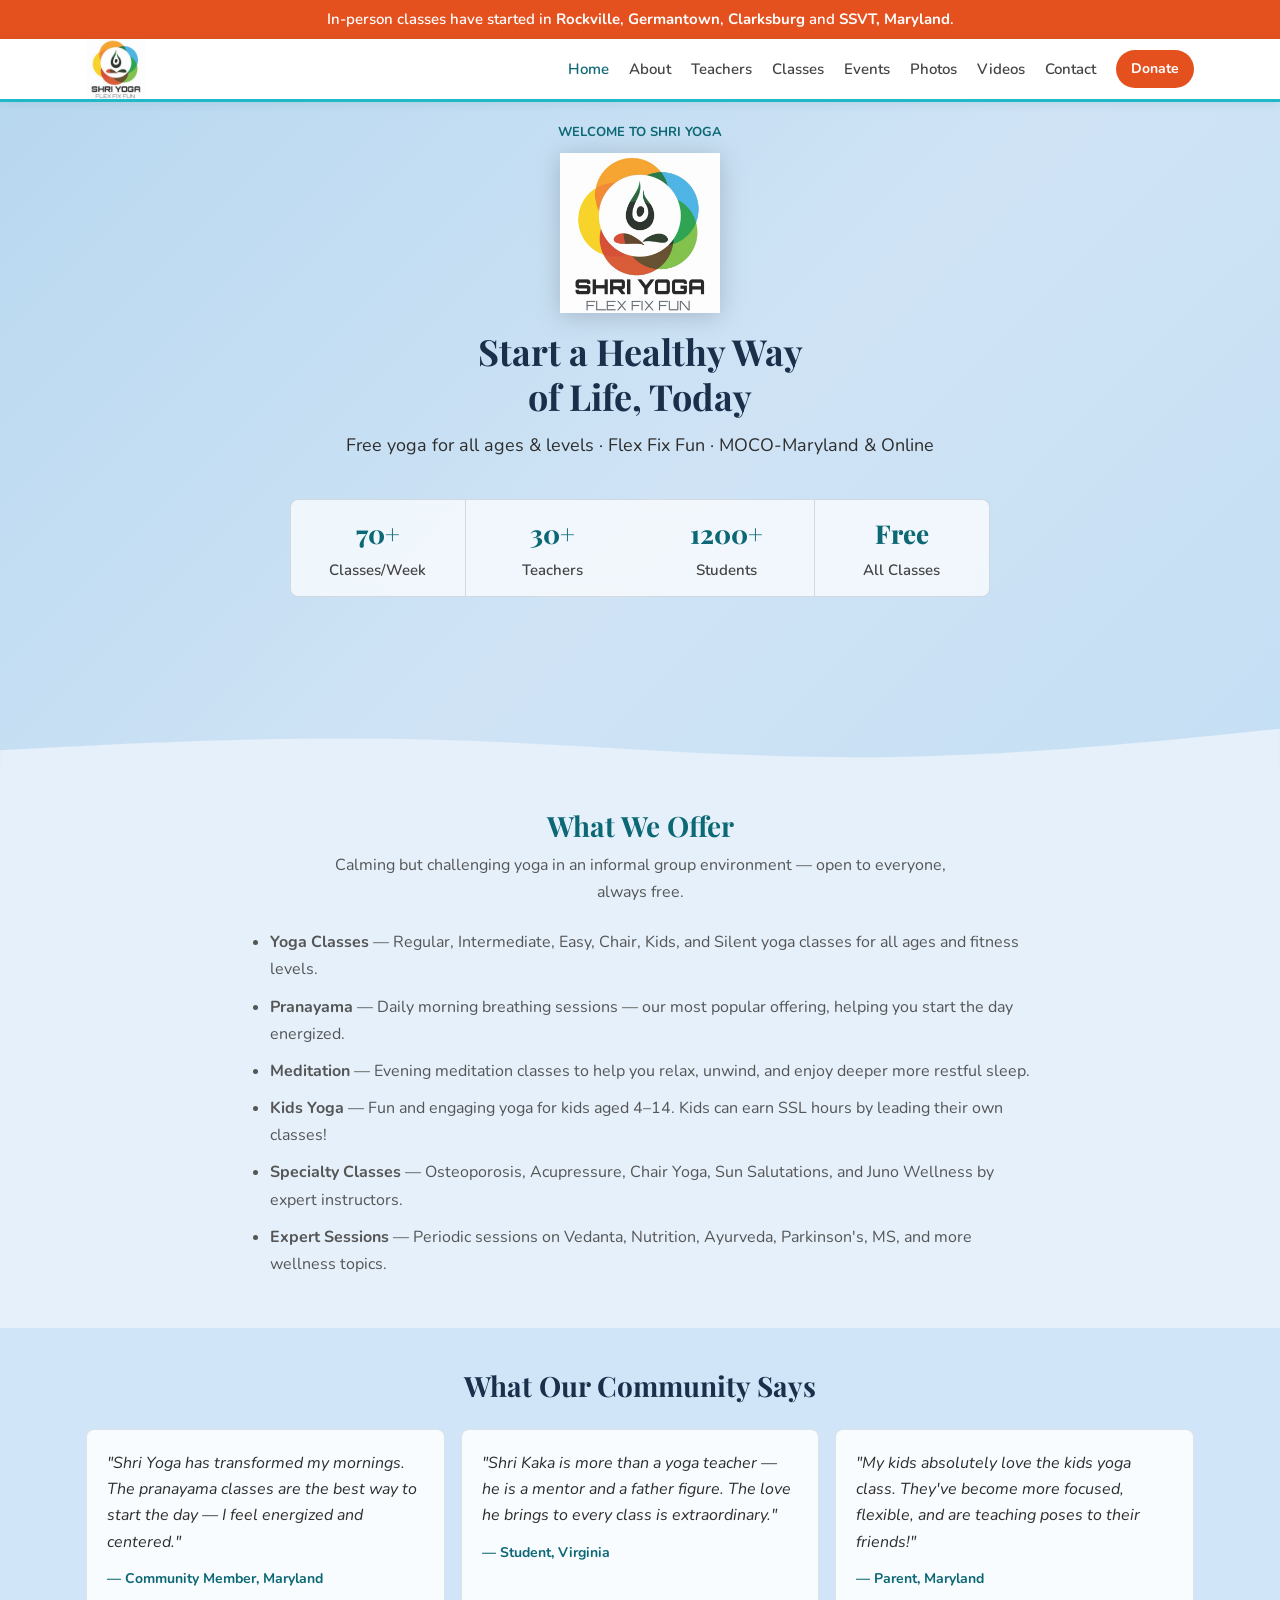
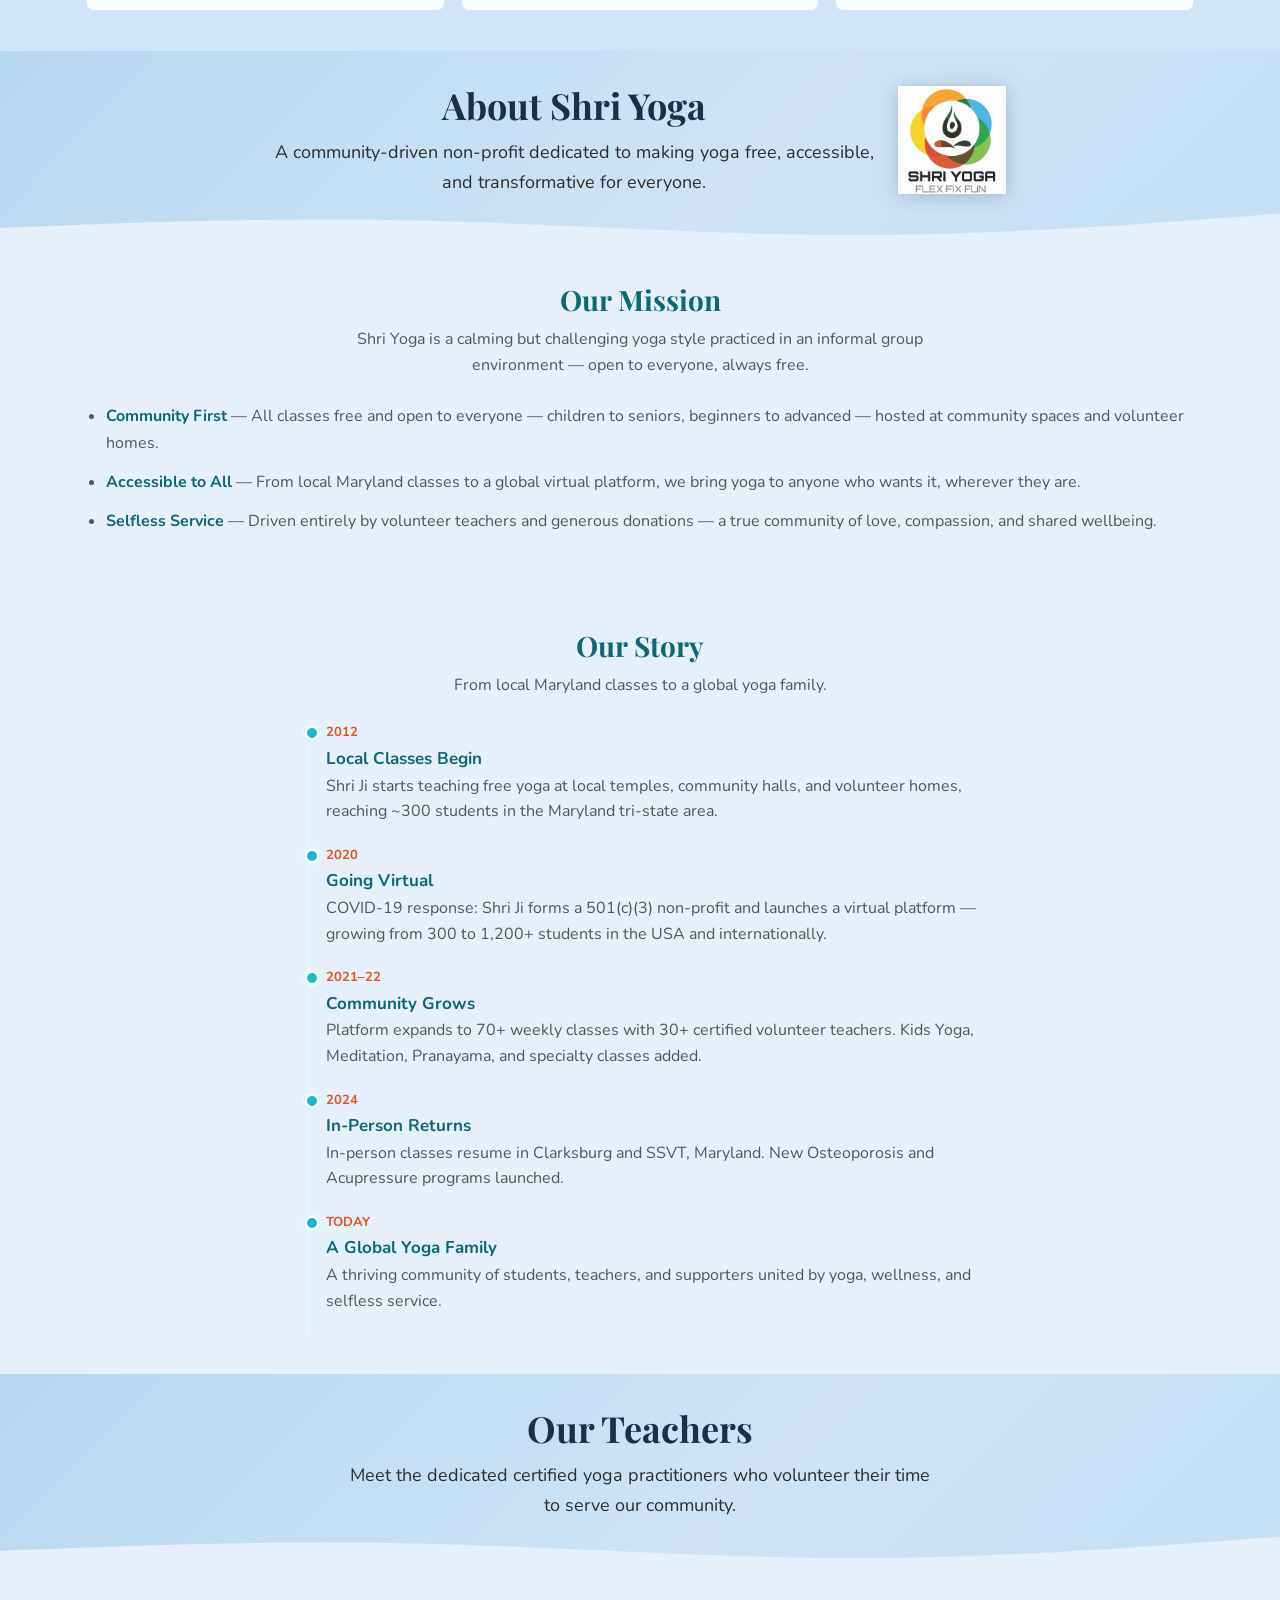
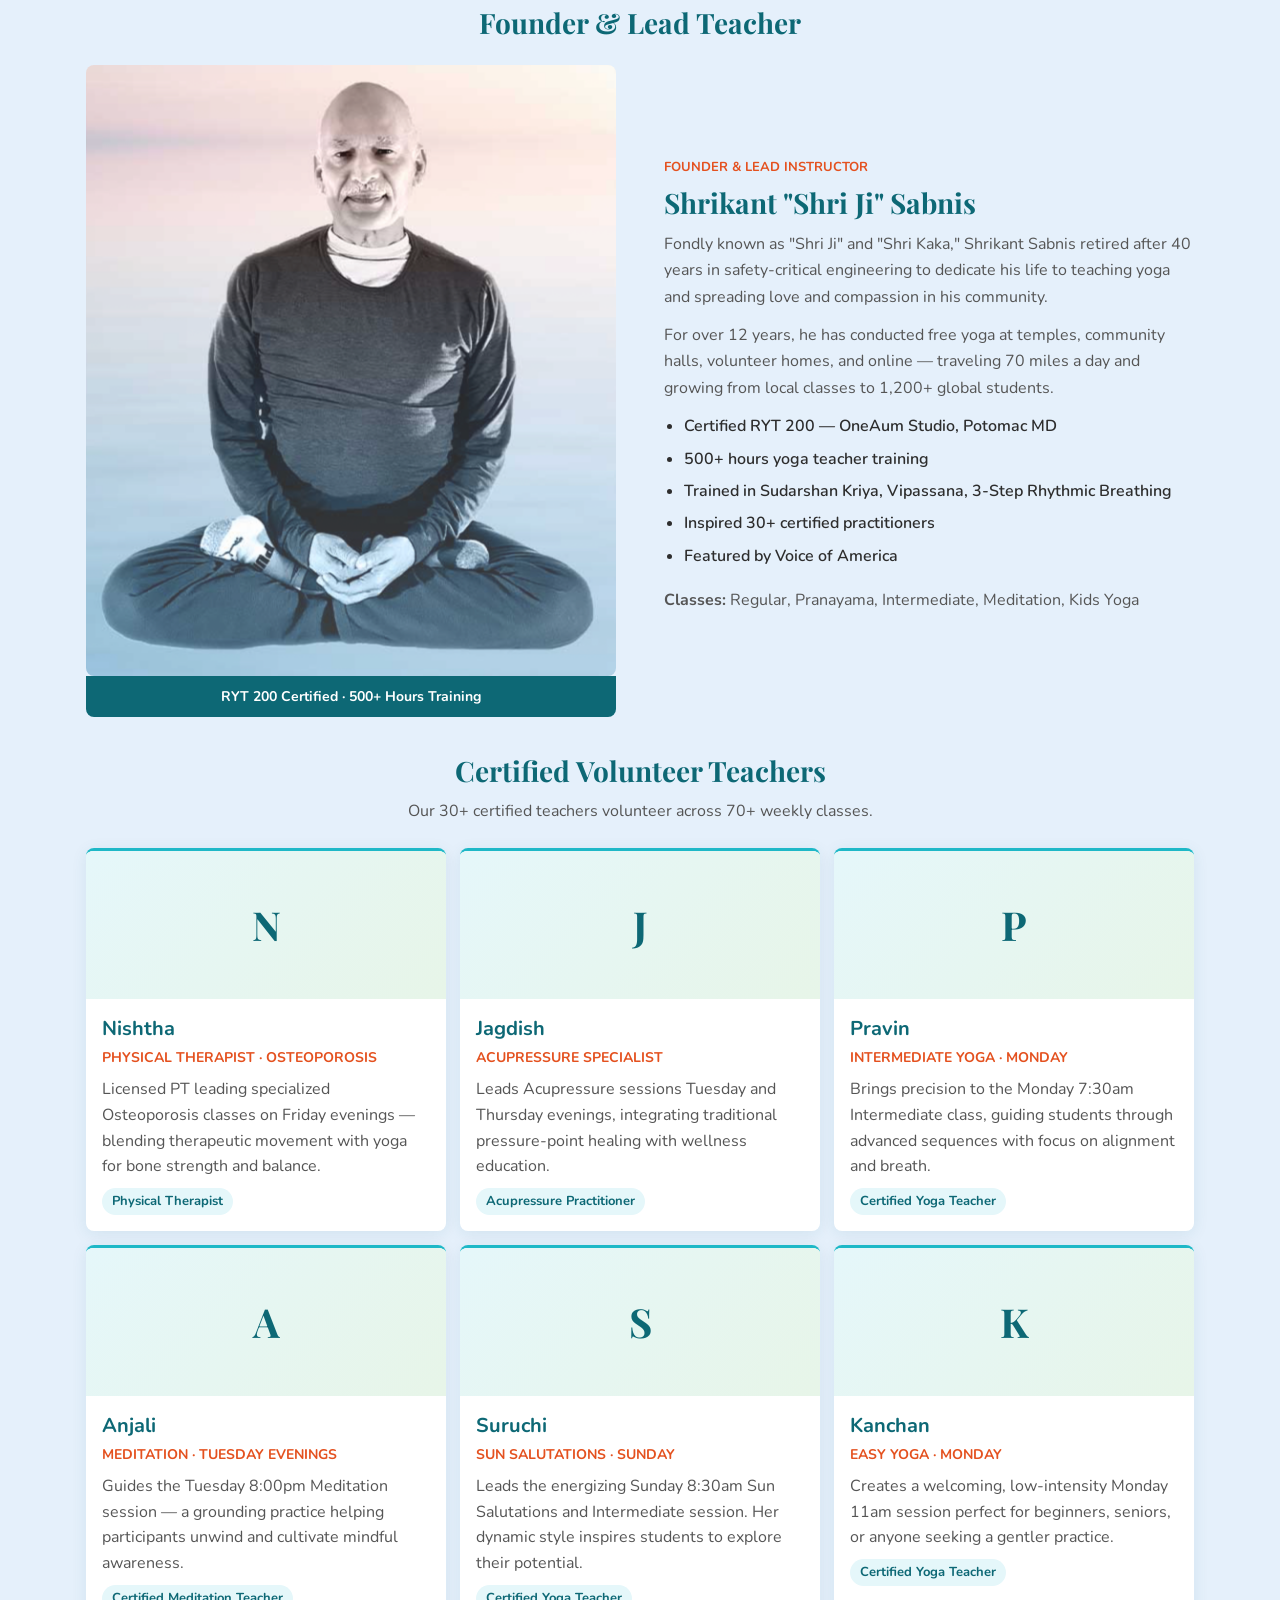
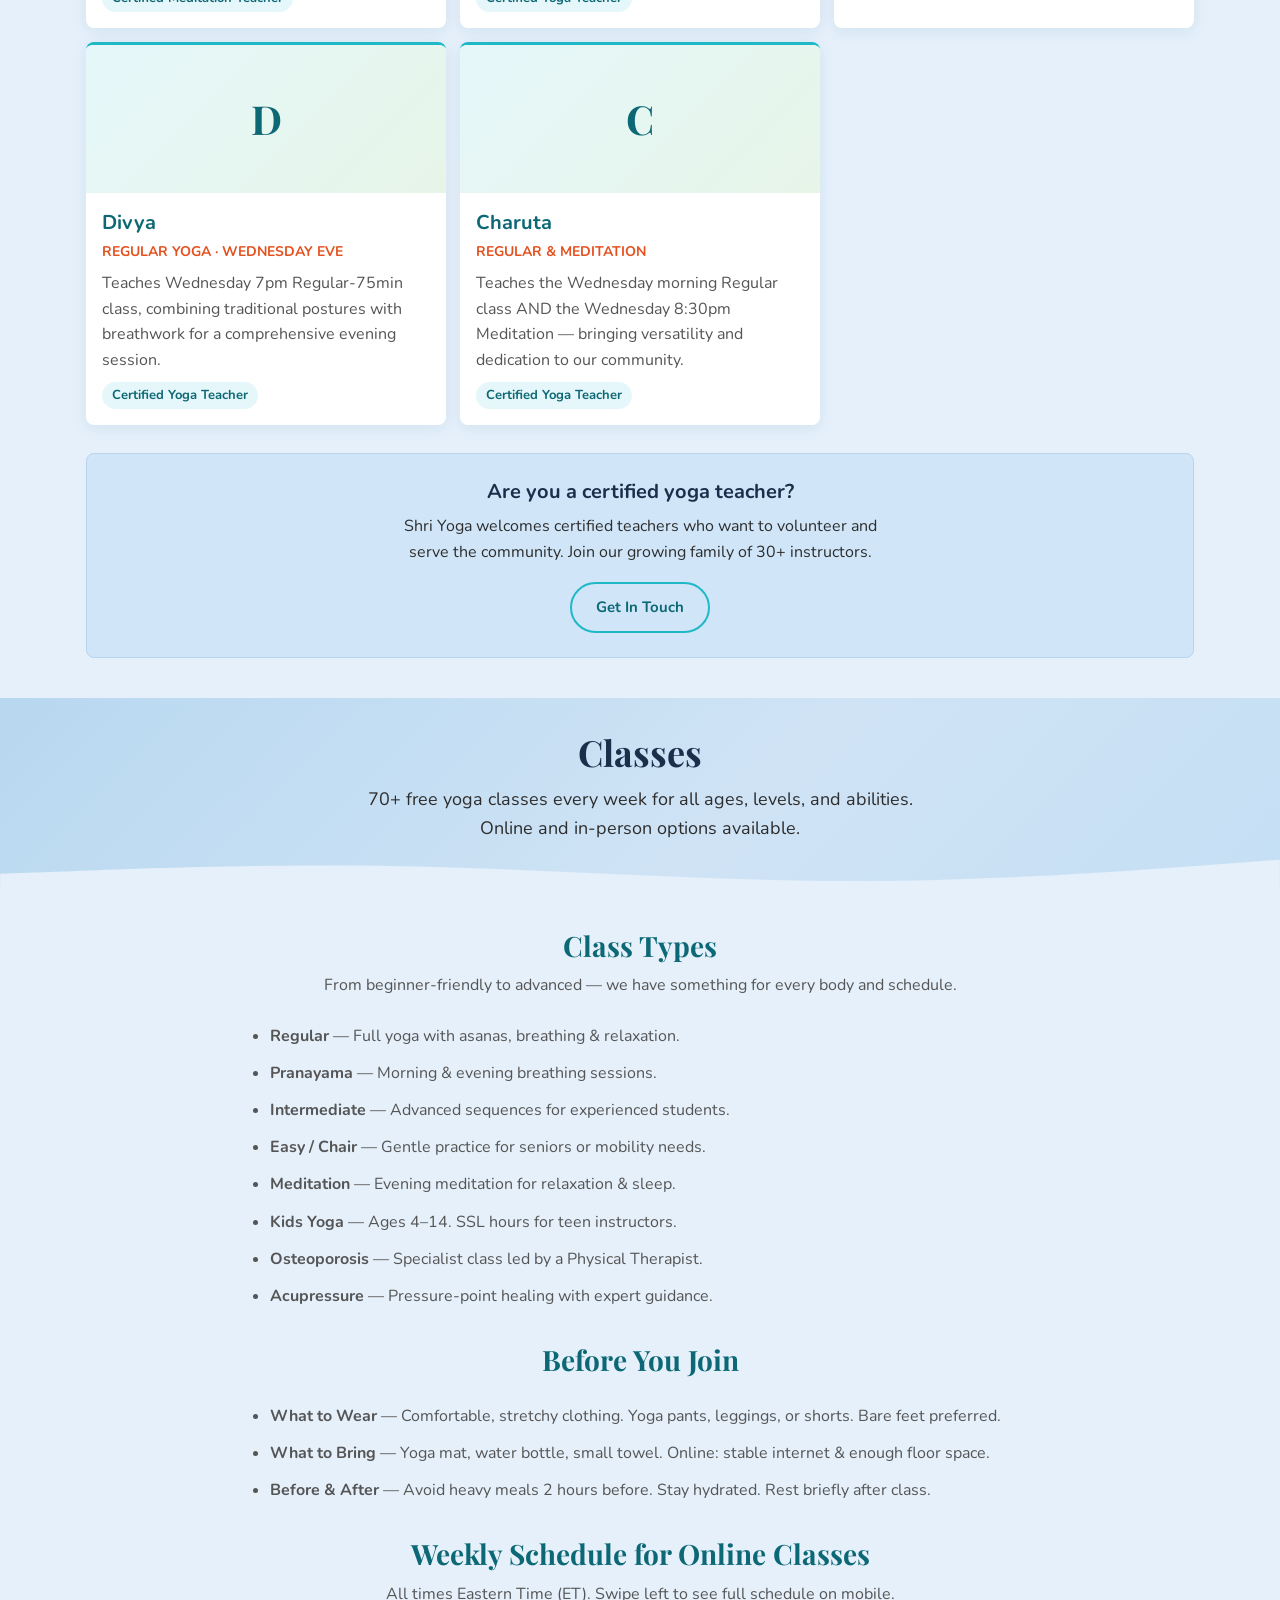
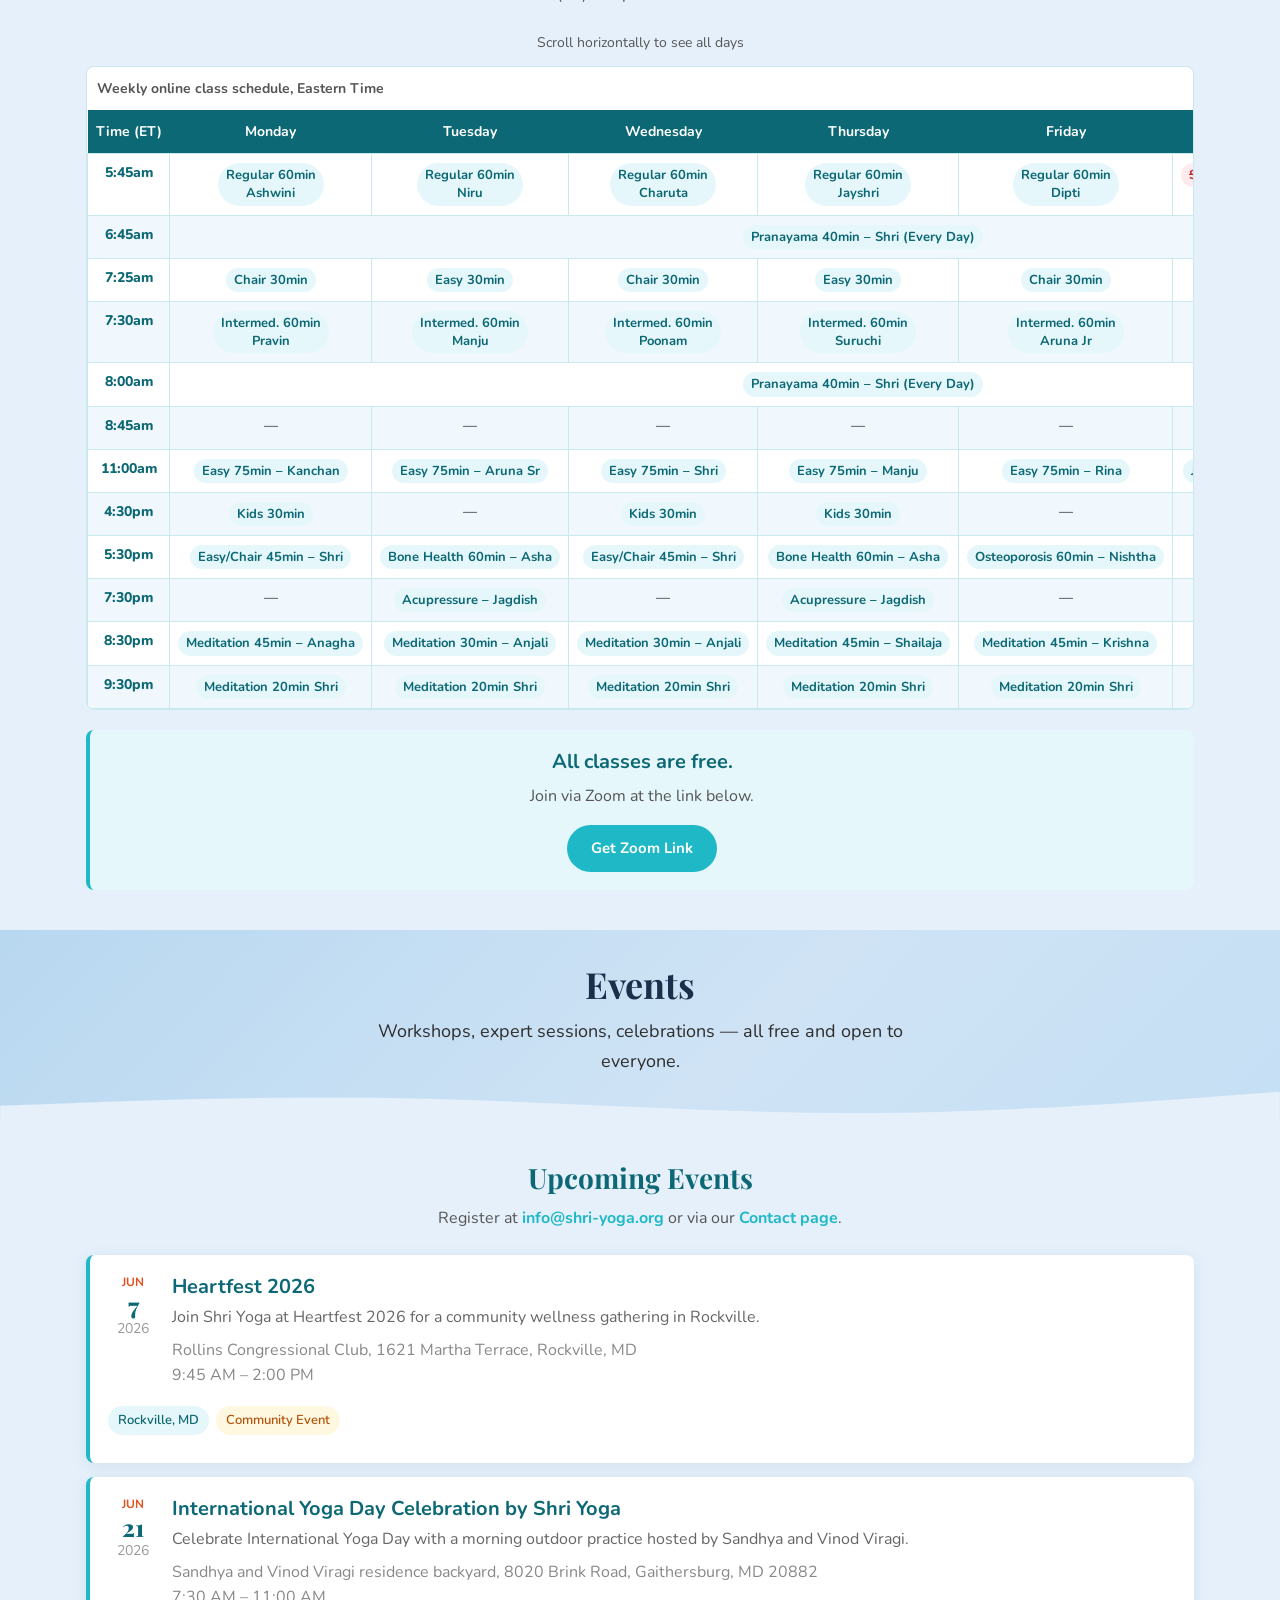
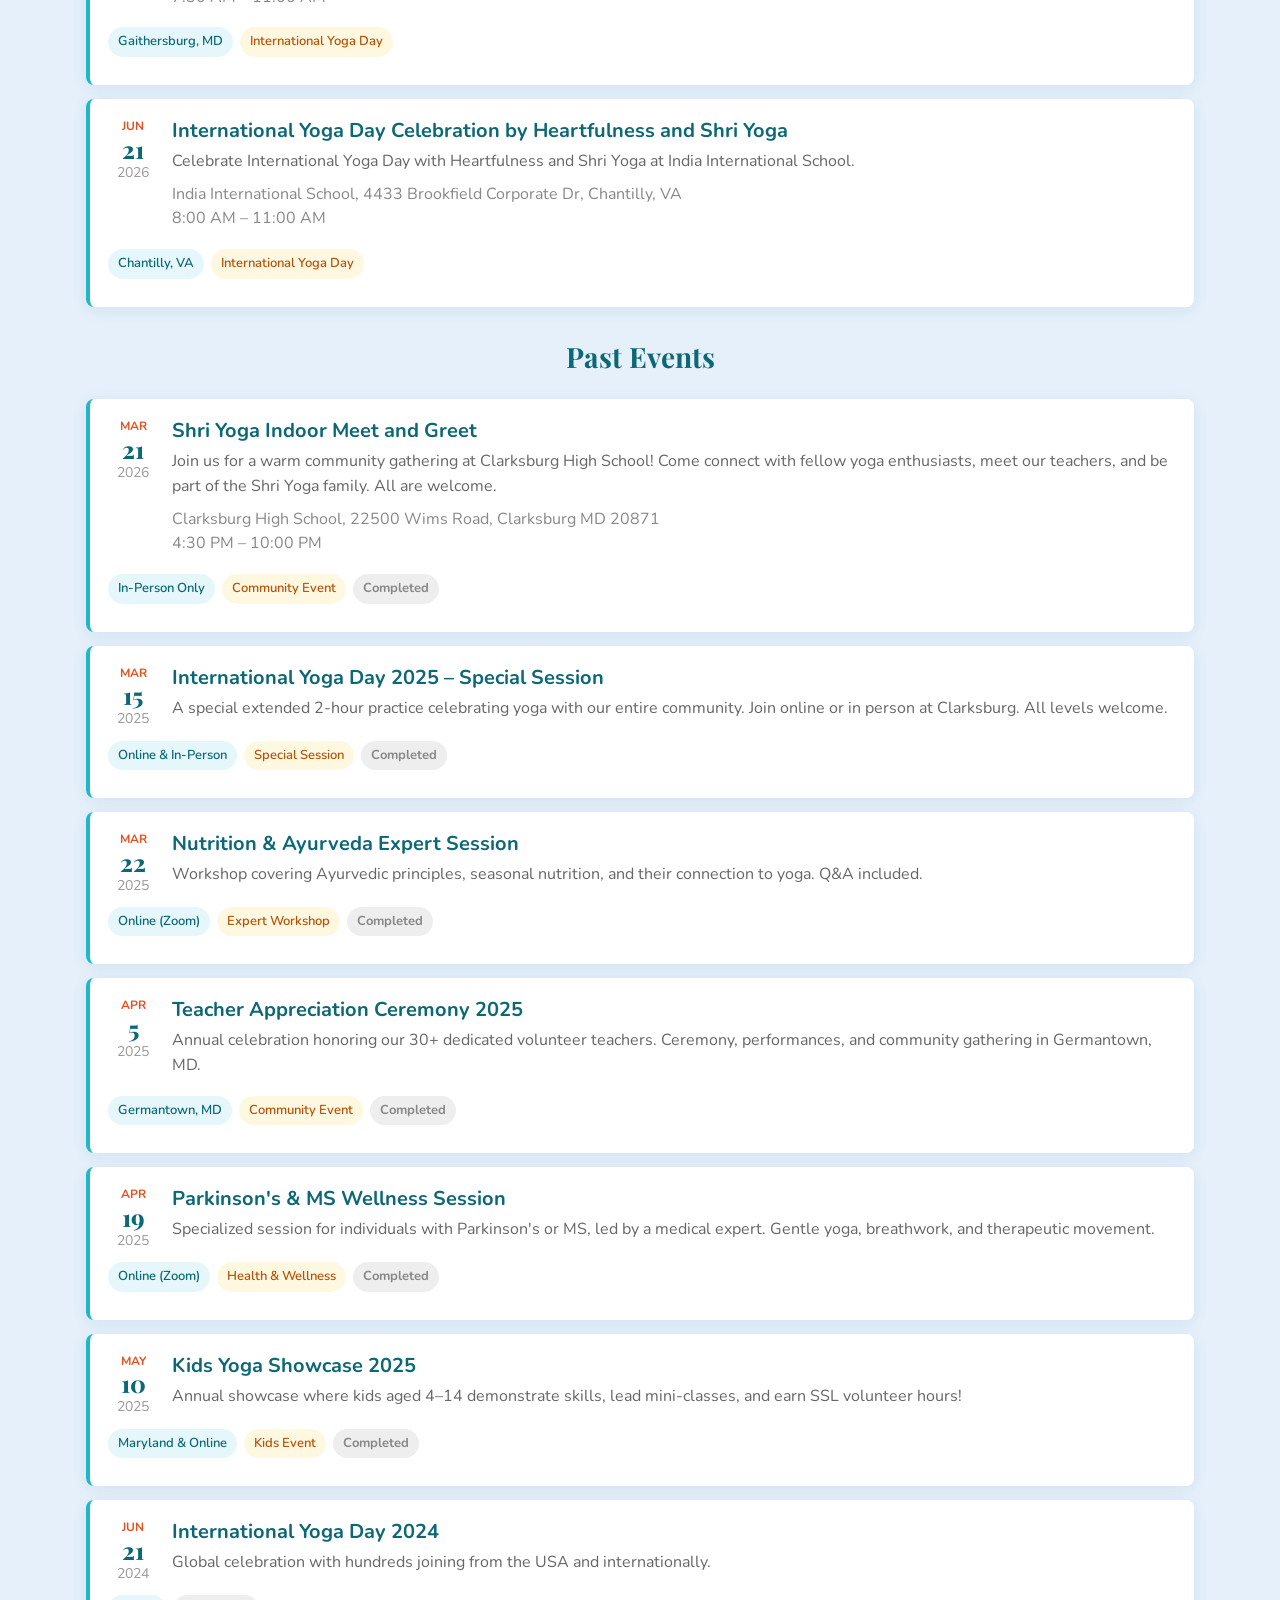
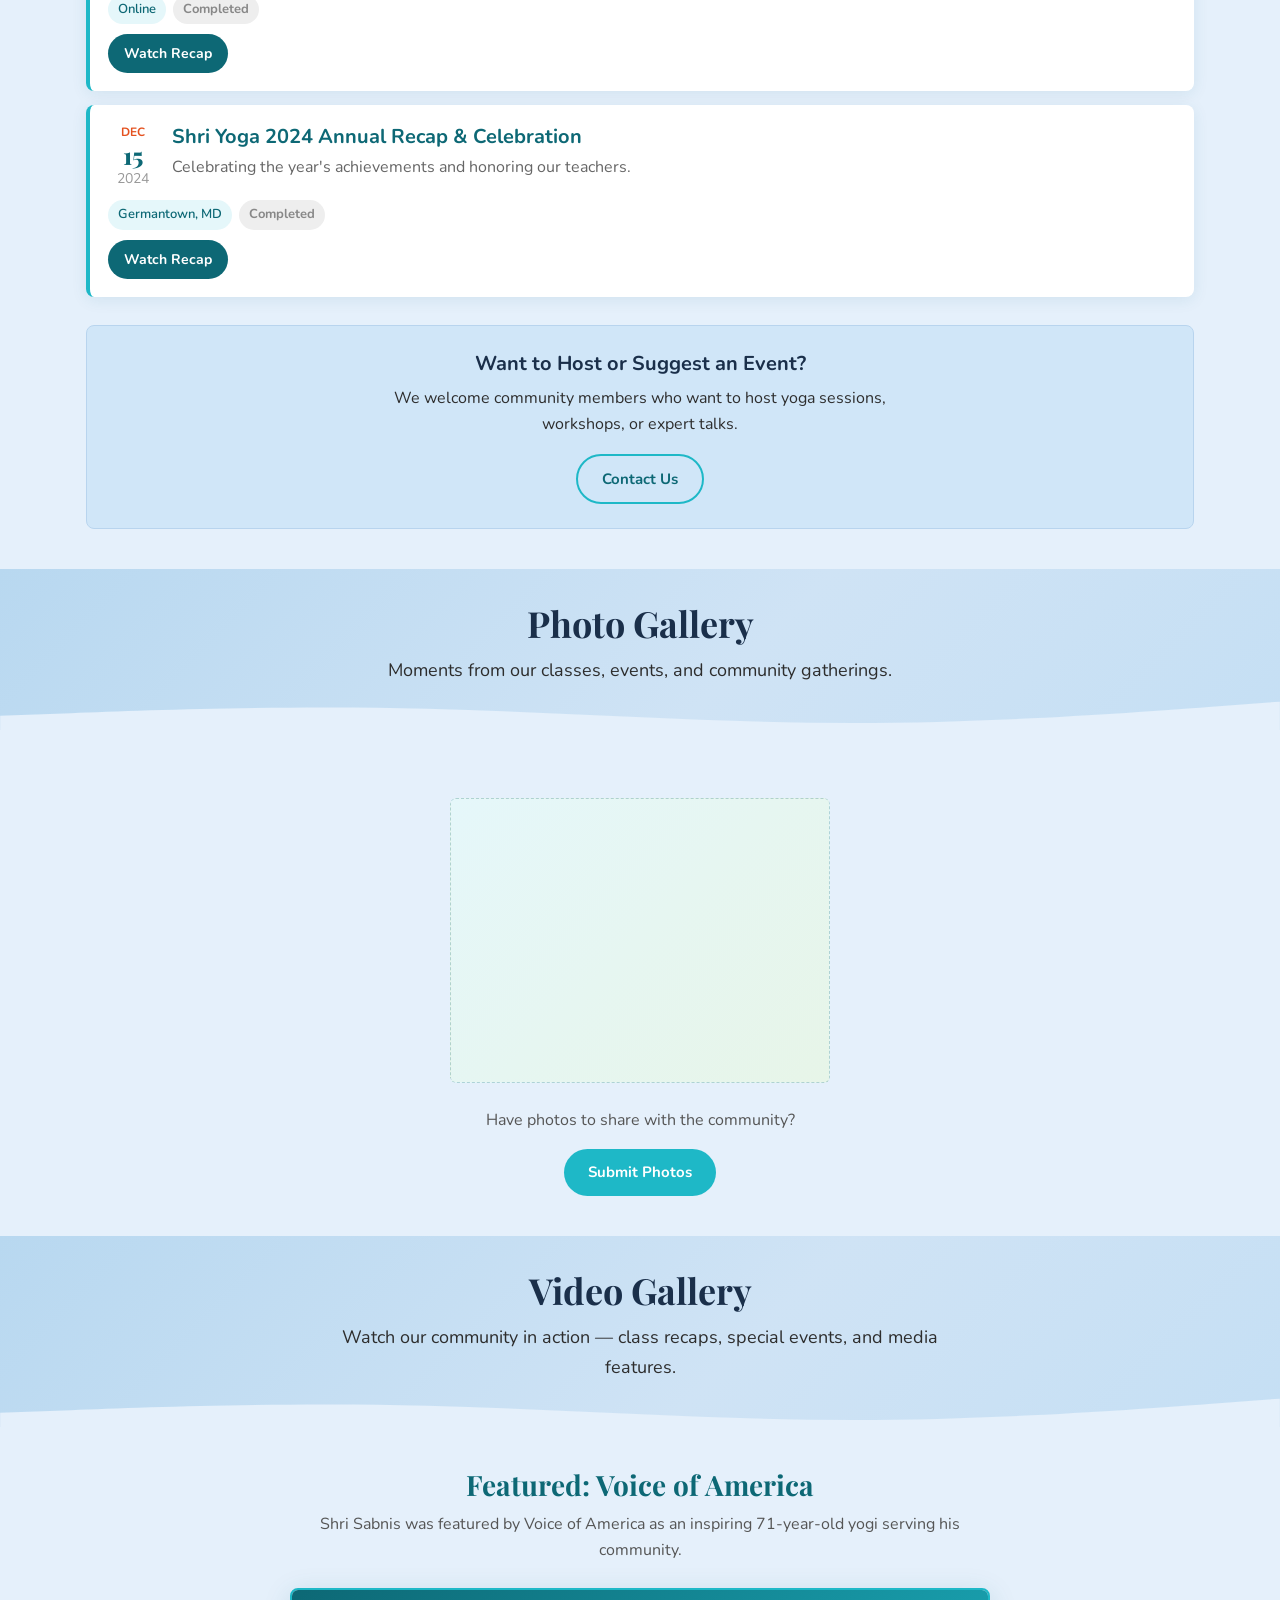
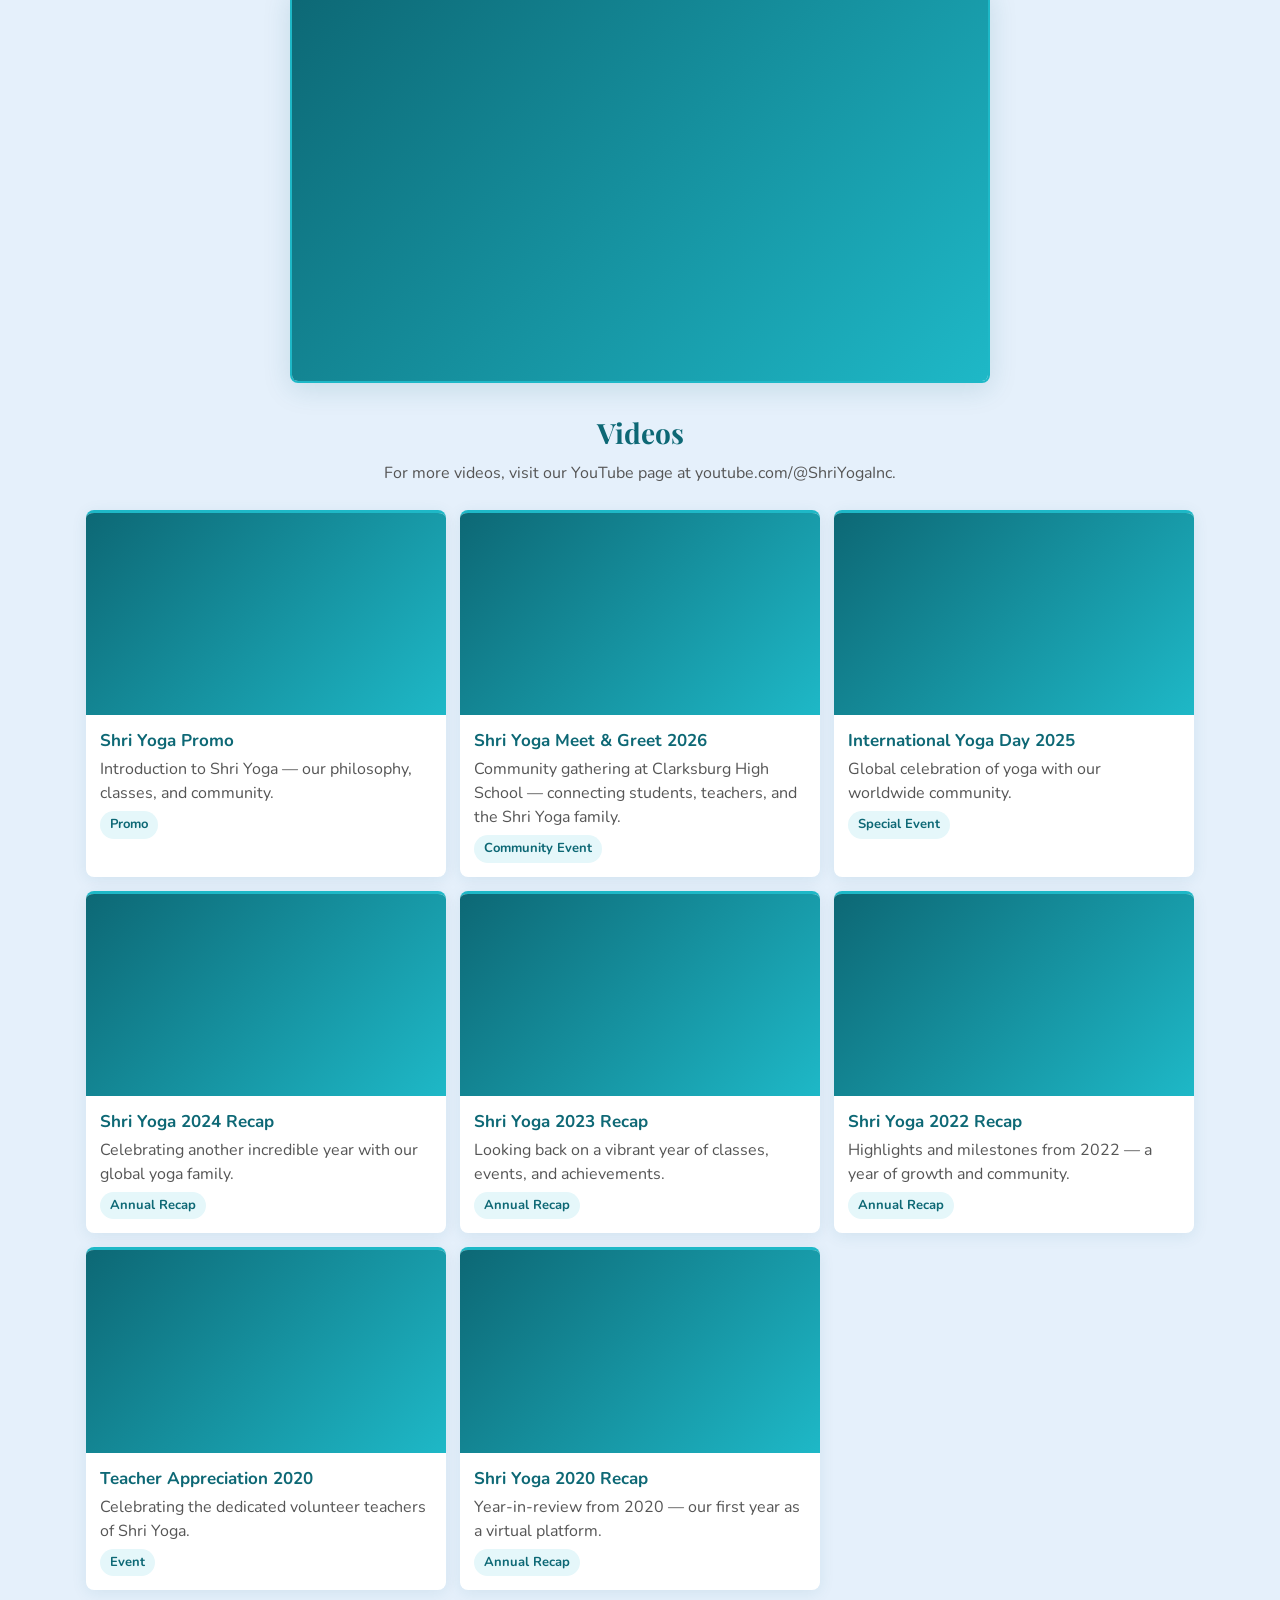
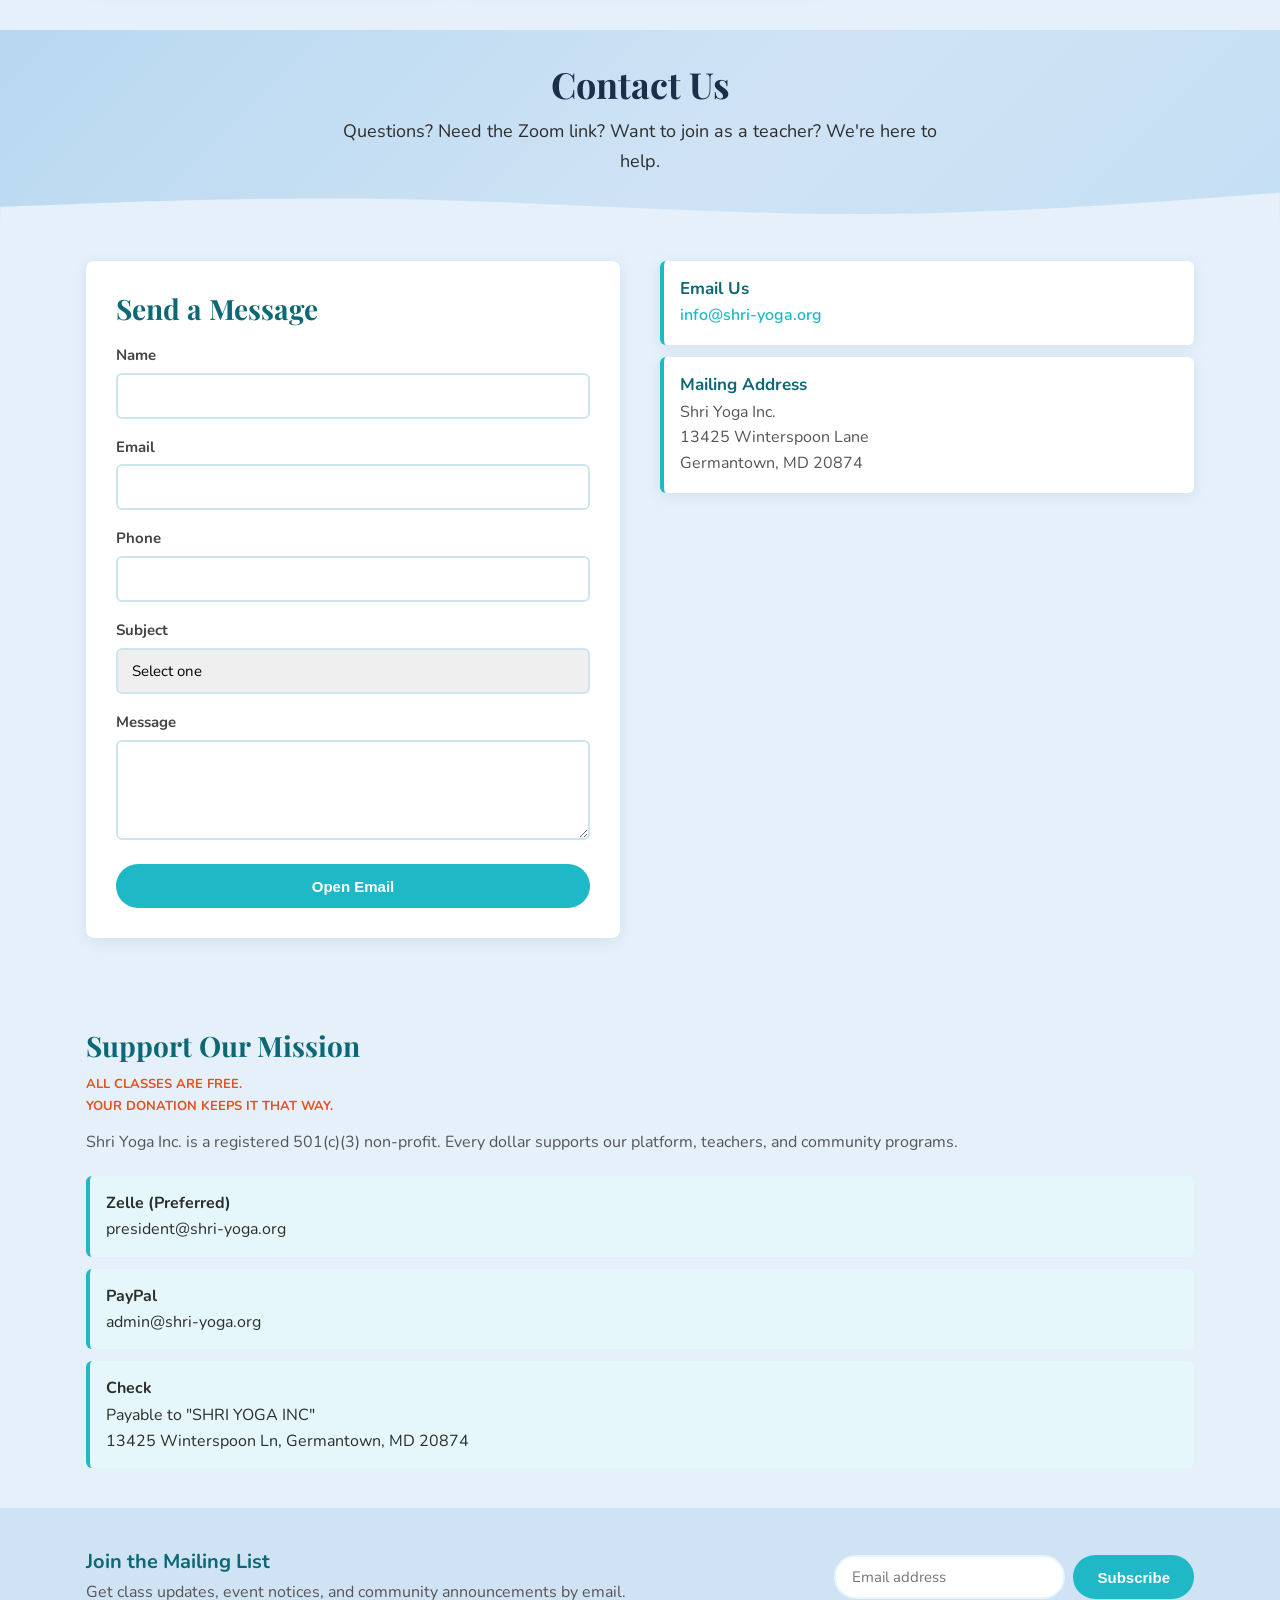
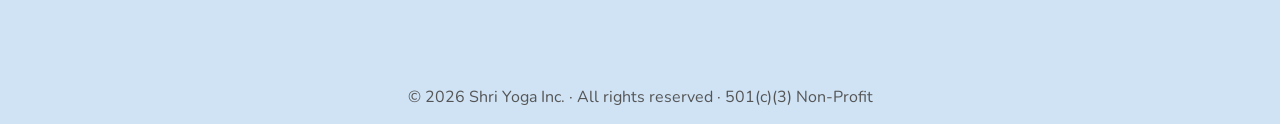
==== index.html @ ee3c0581 "cleanup" ====
<!DOCTYPE html>
<html lang="en">
<head>
<meta charset="UTF-8">
<meta name="viewport" content="width=device-width, initial-scale=1.0, maximum-scale=5.0">
<meta name="theme-color" content="#0274be">
<meta name="description" content="Shri Yoga offers free yoga, pranayama, meditation, kids yoga, and specialty wellness classes online and in Maryland.">
<title>Shri Yoga · Flex Fix Fun · Maryland &amp; Online</title>
<link rel="stylesheet" href="styles.css">
<link href="https://fonts.googleapis.com/css2?family=Nunito:wght@400;600;700;800&amp;family=Playfair+Display:wght@400;700&amp;display=swap" rel="stylesheet">
</head>
<body>
<a href="#main-content" class="skip-link">Skip to main content</a>

<!-- ===== ANNOUNCEMENT BAR ===== -->
<div class="announcement-bar">
  In-person classes have started in <strong>Rockville</strong>, <strong>Germantown</strong>, <strong>Clarksburg</strong> and <strong>SSVT, Maryland</strong>.
</div>

<!-- ===== NAVBAR ===== -->
<nav class="navbar" id="navbar">
  <div class="nav-inner">
    <a href="#home" class="logo"><img src="media/images/ShriYogalogo-navbar.jpg" alt="Shri Yoga"></a>
    <button class="hamburger" id="menuBtn" type="button" aria-label="Open menu" aria-controls="navLinks" aria-expanded="false">
      <span aria-hidden="true"></span><span aria-hidden="true"></span><span aria-hidden="true"></span>
    </button>
    <ul class="nav-links" id="navLinks">
      <li class="nav-close-li"><button class="nav-close" type="button" aria-label="Close menu">✕</button></li>
      <li><a href="#home">Home</a></li>
      <li><a href="#about">About</a></li>
      <li><a href="#teachers">Teachers</a></li>
      <li><a href="#classes">Classes</a></li>
      <li><a href="#events">Events</a></li>
      <li><a href="#photos">Photos</a></li>
      <li><a href="#videos">Videos</a></li>
      <li><a href="#contact">Contact</a></li>
      <li class="nav-donate-li"><a href="#donate" class="nav-donate-btn">Donate</a></li>
    </ul>
    <div class="nav-overlay" id="navOverlay"></div>
  </div>
</nav>

<main id="main-content">

<!-- ============================================================
     HOME
     ============================================================ -->
<section class="hero" id="home">
  <div class="hero-content">
    <span class="hero-eyebrow">Welcome to Shri Yoga</span>
    <img src="media/images/ShriYogalogo-large.jpg" alt="Shri Yoga" class="hero-logo">
    <h1>Start a Healthy Way<br>of Life, Today</h1>
    <p class="hero-sub">Free yoga for all ages &amp; levels · Flex Fix Fun · MOCO-Maryland &amp; Online</p>
  </div>
  <div class="hero-stats">
    <div class="stat"><span class="stat-num">70+</span><span class="stat-label">Classes/Week</span></div>
    <div class="stat"><span class="stat-num">30+</span><span class="stat-label">Teachers</span></div>
    <div class="stat"><span class="stat-num">1200+</span><span class="stat-label">Students</span></div>
    <div class="stat"><span class="stat-num">Free</span><span class="stat-label">All Classes</span></div>
  </div>
</section>

<section class="section">
  <div class="container">
    <div class="section-header">
      <h2>What We Offer</h2>
      <p>Calming but challenging yoga in an informal group environment — open to everyone, always free.</p>
    </div>
    <ul class="offer-list">
      <li><strong>Yoga Classes</strong> — Regular, Intermediate, Easy, Chair, Kids, and Silent yoga classes for all ages and fitness levels.</li>
      <li><strong>Pranayama</strong> — Daily morning breathing sessions — our most popular offering, helping you start the day energized.</li>
      <li><strong>Meditation</strong> — Evening meditation classes to help you relax, unwind, and enjoy deeper more restful sleep.</li>
      <li><strong>Kids Yoga</strong> — Fun and engaging yoga for kids aged 4–14. Kids can earn SSL hours by leading their own classes!</li>
      <li><strong>Specialty Classes</strong> — Osteoporosis, Acupressure, Chair Yoga, Sun Salutations, and Juno Wellness by expert instructors.</li>
      <li><strong>Expert Sessions</strong> — Periodic sessions on Vedanta, Nutrition, Ayurveda, Parkinson's, MS, and more wellness topics.</li>
    </ul>
  </div>
</section>

<section class="section bg-gradient">
  <div class="container">
    <div class="section-header light">
      <h2>What Our Community Says</h2>
    </div>
    <div class="testimonial-grid">
      <div class="testimonial-card"><p>"Shri Yoga has transformed my mornings. The pranayama classes are the best way to start the day — I feel energized and centered."</p><div class="testimonial-author">— Community Member, Maryland</div></div>
      <div class="testimonial-card"><p>"Shri Kaka is more than a yoga teacher — he is a mentor and a father figure. The love he brings to every class is extraordinary."</p><div class="testimonial-author">— Student, Virginia</div></div>
      <div class="testimonial-card"><p>"My kids absolutely love the kids yoga class. They've become more focused, flexible, and are teaching poses to their friends!"</p><div class="testimonial-author">— Parent, Maryland</div></div>
    </div>
  </div>
</section>

<!-- ============================================================
     ABOUT
     ============================================================ -->
<div id="about">
  <div class="page-hero">
    <div class="page-hero-inner">
      <div class="page-hero-copy"><h1>About Shri Yoga</h1><p>A community-driven non-profit dedicated to making yoga free, accessible, and transformative for everyone.</p></div>
      <img src="media/images/ShriYogalogo-large.jpg" alt="Shri Yoga" class="page-hero-logo">
    </div>
  </div>
  <section class="section"><div class="container">
    <div class="section-header"><h2>Our Mission</h2><p>Shri Yoga is a calming but challenging yoga style practiced in an informal group environment — open to everyone, always free.</p></div>
    <ul class="mission-list">
      <li><strong>Community First</strong> — All classes free and open to everyone — children to seniors, beginners to advanced — hosted at community spaces and volunteer homes.</li>
      <li><strong>Accessible to All</strong> — From local Maryland classes to a global virtual platform, we bring yoga to anyone who wants it, wherever they are.</li>
      <li><strong>Selfless Service</strong> — Driven entirely by volunteer teachers and generous donations — a true community of love, compassion, and shared wellbeing.</li>
    </ul>
  </div></section>

  <section class="section"><div class="container">
    <div class="section-header"><h2>Our Story</h2><p>From local Maryland classes to a global yoga family.</p></div>
    <div class="narrow-content">
      <div class="timeline">
        <div class="timeline-item"><div class="timeline-dot"></div><div class="timeline-year">2012</div><h4>Local Classes Begin</h4><p>Shri Ji starts teaching free yoga at local temples, community halls, and volunteer homes, reaching ~300 students in the Maryland tri-state area.</p></div>
        <div class="timeline-item"><div class="timeline-dot"></div><div class="timeline-year">2020</div><h4>Going Virtual</h4><p>COVID-19 response: Shri Ji forms a 501(c)(3) non-profit and launches a virtual platform — growing from 300 to 1,200+ students in the USA and internationally.</p></div>
        <div class="timeline-item"><div class="timeline-dot"></div><div class="timeline-year">2021–22</div><h4>Community Grows</h4><p>Platform expands to 70+ weekly classes with 30+ certified volunteer teachers. Kids Yoga, Meditation, Pranayama, and specialty classes added.</p></div>
        <div class="timeline-item"><div class="timeline-dot"></div><div class="timeline-year">2024</div><h4>In-Person Returns</h4><p>In-person classes resume in Clarksburg and SSVT, Maryland. New Osteoporosis and Acupressure programs launched.</p></div>
        <div class="timeline-item"><div class="timeline-dot"></div><div class="timeline-year">Today</div><h4>A Global Yoga Family</h4><p>A thriving community of students, teachers, and supporters united by yoga, wellness, and selfless service.</p></div>
      </div>
    </div>
  </div></section>
</div>

<!-- ============================================================
     TEACHERS
     ============================================================ -->
<div id="teachers">
  <div class="page-hero"><h1>Our Teachers</h1><p>Meet the dedicated certified yoga practitioners who volunteer their time to serve our community.</p></div>
  <section class="section"><div class="container">
    <div class="section-header"><h2>Founder &amp; Lead Teacher</h2></div>
    <div class="about-split founder-feature">
      <div class="about-image">
        <img src="media/images/ShriSabnis.png" alt="Shrikant Sabnis" class="founder-photo">
        <div class="about-badge">RYT 200 Certified · 500+ Hours Training</div>
      </div>
      <div class="about-text">
        <span class="eyebrow">Founder &amp; Lead Instructor</span>
        <h2>Shrikant "Shri Ji" Sabnis</h2>
        <p>Fondly known as "Shri Ji" and "Shri Kaka," Shrikant Sabnis retired after 40 years in safety-critical engineering to dedicate his life to teaching yoga and spreading love and compassion in his community.</p>
        <p>For over 12 years, he has conducted free yoga at temples, community halls, volunteer homes, and online — traveling 70 miles a day and growing from local classes to 1,200+ global students.</p>
        <ul class="about-highlights">
          <li>Certified RYT 200 — OneAum Studio, Potomac MD</li>
          <li>500+ hours yoga teacher training</li>
          <li>Trained in Sudarshan Kriya, Vipassana, 3-Step Rhythmic Breathing</li>
          <li>Inspired 30+ certified practitioners</li>
          <li>Featured by Voice of America</li>
        </ul>
        <p><strong>Classes:</strong> Regular, Pranayama, Intermediate, Meditation, Kids Yoga</p>
      </div>
    </div>
    <div class="section-header"><h2>Certified Volunteer Teachers</h2><p>Our 30+ certified teachers volunteer across 70+ weekly classes.</p></div>
    <div class="teachers-grid">
      <div class="teacher-card"><div class="teacher-photo" aria-hidden="true">N</div><div class="teacher-info"><h3>Nishtha</h3><div class="teacher-specialty">Physical Therapist · Osteoporosis</div><p>Licensed PT leading specialized Osteoporosis classes on Friday evenings — blending therapeutic movement with yoga for bone strength and balance.</p><span class="teacher-cert">Physical Therapist</span></div></div>
      <div class="teacher-card"><div class="teacher-photo" aria-hidden="true">J</div><div class="teacher-info"><h3>Jagdish</h3><div class="teacher-specialty">Acupressure Specialist</div><p>Leads Acupressure sessions Tuesday and Thursday evenings, integrating traditional pressure-point healing with wellness education.</p><span class="teacher-cert">Acupressure Practitioner</span></div></div>
      <div class="teacher-card"><div class="teacher-photo" aria-hidden="true">P</div><div class="teacher-info"><h3>Pravin</h3><div class="teacher-specialty">Intermediate Yoga · Monday</div><p>Brings precision to the Monday 7:30am Intermediate class, guiding students through advanced sequences with focus on alignment and breath.</p><span class="teacher-cert">Certified Yoga Teacher</span></div></div>
      <div class="teacher-card"><div class="teacher-photo" aria-hidden="true">A</div><div class="teacher-info"><h3>Anjali</h3><div class="teacher-specialty">Meditation · Tuesday Evenings</div><p>Guides the Tuesday 8:00pm Meditation session — a grounding practice helping participants unwind and cultivate mindful awareness.</p><span class="teacher-cert">Certified Meditation Teacher</span></div></div>
      <div class="teacher-card"><div class="teacher-photo" aria-hidden="true">S</div><div class="teacher-info"><h3>Suruchi</h3><div class="teacher-specialty">Sun Salutations · Sunday</div><p>Leads the energizing Sunday 8:30am Sun Salutations and Intermediate session. Her dynamic style inspires students to explore their potential.</p><span class="teacher-cert">Certified Yoga Teacher</span></div></div>
      <div class="teacher-card"><div class="teacher-photo" aria-hidden="true">K</div><div class="teacher-info"><h3>Kanchan</h3><div class="teacher-specialty">Easy Yoga · Monday</div><p>Creates a welcoming, low-intensity Monday 11am session perfect for beginners, seniors, or anyone seeking a gentler practice.</p><span class="teacher-cert">Certified Yoga Teacher</span></div></div>
      <div class="teacher-card"><div class="teacher-photo" aria-hidden="true">D</div><div class="teacher-info"><h3>Divya</h3><div class="teacher-specialty">Regular Yoga · Wednesday Eve</div><p>Teaches Wednesday 7pm Regular-75min class, combining traditional postures with breathwork for a comprehensive evening session.</p><span class="teacher-cert">Certified Yoga Teacher</span></div></div>
      <div class="teacher-card"><div class="teacher-photo" aria-hidden="true">C</div><div class="teacher-info"><h3>Charuta</h3><div class="teacher-specialty">Regular &amp; Meditation</div><p>Teaches the Wednesday morning Regular class AND the Wednesday 8:30pm Meditation — bringing versatility and dedication to our community.</p><span class="teacher-cert">Certified Yoga Teacher</span></div></div>
    </div>
    <div class="cta-box">
      <h3>Are you a certified yoga teacher?</h3>
      <p>Shri Yoga welcomes certified teachers who want to volunteer and serve the community. Join our growing family of 30+ instructors.</p>
      <a href="#contact" class="btn btn-outline">Get In Touch</a>
    </div>
  </div></section>
</div>

<!-- ============================================================
     CLASSES
     ============================================================ -->
<div id="classes">
  <div class="page-hero"><h1>Classes</h1><p>70+ free yoga classes every week for all ages, levels, and abilities. Online and in-person options available.</p></div>
  <section class="section"><div class="container">
    <div class="section-header"><h2>Class Types</h2><p>From beginner-friendly to advanced — we have something for every body and schedule.</p></div>
    <ul class="offer-list">
      <li><strong>Regular</strong> — Full yoga with asanas, breathing &amp; relaxation.</li>
      <li><strong>Pranayama</strong> — Morning &amp; evening breathing sessions.</li>
      <li><strong>Intermediate</strong> — Advanced sequences for experienced students.</li>
      <li><strong>Easy / Chair</strong> — Gentle practice for seniors or mobility needs.</li>
      <li><strong>Meditation</strong> — Evening meditation for relaxation &amp; sleep.</li>
      <li><strong>Kids Yoga</strong> — Ages 4–14. SSL hours for teen instructors.</li>
      <li><strong>Osteoporosis</strong> — Specialist class led by a Physical Therapist.</li>
      <li><strong>Acupressure</strong> — Pressure-point healing with expert guidance.</li>
    </ul>
    <div class="section-header section-header-spaced"><h2>Before You Join</h2></div>
    <ul class="offer-list list-spaced">
      <li><strong>What to Wear</strong> — Comfortable, stretchy clothing. Yoga pants, leggings, or shorts. Bare feet preferred.</li>
      <li><strong>What to Bring</strong> — Yoga mat, water bottle, small towel. Online: stable internet &amp; enough floor space.</li>
      <li><strong>Before &amp; After</strong> — Avoid heavy meals 2 hours before. Stay hydrated. Rest briefly after class.</li>
    </ul>
    <div class="section-header"><h2>Weekly Schedule for Online Classes</h2><p>All times Eastern Time (ET). Swipe left to see full schedule on mobile.</p></div>
    <p class="scroll-hint">Scroll horizontally to see all days</p>
    <div class="schedule-overflow">
      <table class="schedule-table">
        <caption>Weekly online class schedule, Eastern Time</caption>
        <thead><tr><th scope="col">Time (ET)</th><th scope="col">Monday</th><th scope="col">Tuesday</th><th scope="col">Wednesday</th><th scope="col">Thursday</th><th scope="col">Friday</th><th scope="col">Saturday</th><th scope="col">Sunday</th></tr></thead>
        <tbody>
          <tr><th scope="row">5:45am</th><td><span class="class-pill">Regular 60min<br>Ashwini</span></td><td><span class="class-pill">Regular 60min<br>Niru</span></td><td><span class="class-pill">Regular 60min<br>Charuta</span></td><td><span class="class-pill">Regular 60min<br>Jayshri</span></td><td><span class="class-pill">Regular 60min<br>Dipti</span></td><td><span class="class-pill cancelled">Silent 60min CANCELLED</span></td><td><span class="class-pill cancelled">Silent 60min CANCELLED</span></td></tr>
          <tr><th scope="row">6:45am</th><td colspan="7"><span class="class-pill">Pranayama 40min – Shri (Every Day)</span></td></tr>
          <tr><th scope="row">7:25am</th><td><span class="class-pill">Chair 30min</span></td><td><span class="class-pill">Easy 30min</span></td><td><span class="class-pill">Chair 30min</span></td><td><span class="class-pill">Easy 30min</span></td><td><span class="class-pill">Chair 30min</span></td><td><span class="class-pill">Easy 30min</span></td><td><span class="class-pill">Chair 30min</span></td></tr>
          <tr><th scope="row">7:30am</th><td><span class="class-pill">Intermed. 60min<br>Pravin</span></td><td><span class="class-pill">Intermed. 60min<br>Manju</span></td><td><span class="class-pill">Intermed. 60min<br>Poonam</span></td><td><span class="class-pill">Intermed. 60min<br>Suruchi</span></td><td><span class="class-pill">Intermed. 60min<br>Aruna Jr</span></td><td><span class="class-pill">Intermed. 60min<br>Sangeeta</span></td><td><span class="class-pill">Intermed. 60min<br>Sangeeta</span></td></tr>
          <tr><th scope="row">8:00am</th><td colspan="7"><span class="class-pill">Pranayama 40min – Shri (Every Day)</span></td></tr>
          <tr><th scope="row">8:45am</th><td>—</td><td>—</td><td>—</td><td>—</td><td>—</td><td><span class="class-pill">Regular 90min – Shri</span></td><td><span class="class-pill">Regular 90min – Ram</span></td></tr>
          <tr><th scope="row">11:00am</th><td><span class="class-pill">Easy 75min – Kanchan</span></td><td><span class="class-pill">Easy 75min – Aruna Sr</span></td><td><span class="class-pill">Easy 75min – Shri</span></td><td><span class="class-pill">Easy 75min – Manju</span></td><td><span class="class-pill">Easy 75min – Rina</span></td><td><span class="class-pill">Juno Wellness – Minakshi</span></td><td><span class="class-pill">Easy 75min – TBD</span></td></tr>
          <tr><th scope="row">4:30pm</th><td><span class="class-pill">Kids 30min</span></td><td>—</td><td><span class="class-pill">Kids 30min</span></td><td><span class="class-pill">Kids 30min</span></td><td>—</td><td>—</td><td>—</td></tr>
          <tr><th scope="row">5:30pm</th><td><span class="class-pill">Easy/Chair 45min – Shri</span></td><td><span class="class-pill">Bone Health 60min – Asha</span></td><td><span class="class-pill">Easy/Chair 45min – Shri</span></td><td><span class="class-pill">Bone Health 60min – Asha</span></td><td><span class="class-pill">Osteoporosis 60min – Nishtha</span></td><td>—</td><td>—</td></tr>
          <tr><th scope="row">7:30pm</th><td>—</td><td><span class="class-pill">Acupressure – Jagdish</span></td><td>—</td><td><span class="class-pill">Acupressure – Jagdish</span></td><td>—</td><td>—</td><td>—</td></tr>
          <tr><th scope="row">8:30pm</th><td><span class="class-pill">Meditation 45min – Anagha</span></td><td><span class="class-pill">Meditation 30min – Anjali</span></td><td><span class="class-pill">Meditation 30min – Anjali</span></td><td><span class="class-pill">Meditation 45min – Shailaja</span></td><td><span class="class-pill">Meditation 45min – Krishna</span></td><td>—</td><td>—</td></tr>
          <tr><th scope="row">9:30pm</th><td><span class="class-pill">Meditation 20min Shri</span></td><td><span class="class-pill">Meditation 20min Shri</span></td><td><span class="class-pill">Meditation 20min Shri</span></td><td><span class="class-pill">Meditation 20min Shri</span></td><td><span class="class-pill">Meditation 20min Shri</span></td><td><span class="class-pill">Meditation 20min Shri</span></td><td><span class="class-pill">Meditation 20min Shri</span></td></tr>
        </tbody>
      </table>
    </div>
    <div class="highlight-box zoom-box">
      <h3>All classes are free.</h3>
      <p>Join via Zoom at the link below.</p>
      <a href="#contact" class="btn btn-primary">Get Zoom Link</a>
    </div>
  </div></section>
</div>

<!-- ============================================================
     EVENTS
     ============================================================ -->
<div id="events">
  <div class="page-hero"><h1>Events</h1><p>Workshops, expert sessions, celebrations — all free and open to everyone.</p></div>
  <section class="section"><div class="container">
    <div class="section-header"><h2>Upcoming Events</h2><p>Register at <a href="mailto:info@shri-yoga.org" class="text-link">info@shri-yoga.org</a> or via our <a href="#contact" class="text-link">Contact page</a>.</p></div>
    <div class="events-full">
      <div class="event-full-card">
        <div class="event-full-layout">
          <div class="event-full-date"><div class="month">JUN</div><div class="day">7</div><div class="year">2026</div></div>
          <div class="event-full-info"><h3>Heartfest 2026</h3><p>Join Shri Yoga at Heartfest 2026 for a community wellness gathering in Rockville.</p><p class="event-detail">Rollins Congressional Club, 1621 Martha Terrace, Rockville, MD<br>9:45 AM – 2:00 PM</p></div>
        </div>
        <div class="event-meta"><span class="meta-tag tag-location">Rockville, MD</span><span class="meta-tag tag-type">Community Event</span></div>
      </div>
      <div class="event-full-card">
        <div class="event-full-layout">
          <div class="event-full-date"><div class="month">JUN</div><div class="day">21</div><div class="year">2026</div></div>
          <div class="event-full-info"><h3>International Yoga Day Celebration by Shri Yoga</h3><p>Celebrate International Yoga Day with a morning outdoor practice hosted by Sandhya and Vinod Viragi.</p><p class="event-detail">Sandhya and Vinod Viragi residence backyard, 8020 Brink Road, Gaithersburg, MD 20882<br>7:30 AM – 11:00 AM</p></div>
        </div>
        <div class="event-meta"><span class="meta-tag tag-location">Gaithersburg, MD</span><span class="meta-tag tag-type">International Yoga Day</span></div>
      </div>
      <div class="event-full-card">
        <div class="event-full-layout">
          <div class="event-full-date"><div class="month">JUN</div><div class="day">21</div><div class="year">2026</div></div>
          <div class="event-full-info"><h3>International Yoga Day Celebration by Heartfulness and Shri Yoga</h3><p>Celebrate International Yoga Day with Heartfulness and Shri Yoga at India International School.</p><p class="event-detail">India International School, 4433 Brookfield Corporate Dr, Chantilly, VA<br>8:00 AM – 11:00 AM</p></div>
        </div>
        <div class="event-meta"><span class="meta-tag tag-location">Chantilly, VA</span><span class="meta-tag tag-type">International Yoga Day</span></div>
      </div>
    </div>
    <div class="section-header events-past-header"><h2>Past Events</h2></div>
    <div class="events-full">
      <div class="event-full-card">
        <div class="event-full-layout">
          <div class="event-full-date"><div class="month">MAR</div><div class="day">21</div><div class="year">2026</div></div>
          <div class="event-full-info"><h3>Shri Yoga Indoor Meet and Greet</h3><p>Join us for a warm community gathering at Clarksburg High School! Come connect with fellow yoga enthusiasts, meet our teachers, and be part of the Shri Yoga family. All are welcome.</p><p class="event-detail">Clarksburg High School, 22500 Wims Road, Clarksburg MD 20871<br>4:30 PM – 10:00 PM</p></div>
        </div>
        <div class="event-meta"><span class="meta-tag tag-location">In-Person Only</span><span class="meta-tag tag-type">Community Event</span><span class="past-badge">Completed</span></div>
      </div>
      <div class="event-full-card">
        <div class="event-full-layout">
          <div class="event-full-date"><div class="month">MAR</div><div class="day">15</div><div class="year">2025</div></div>
          <div class="event-full-info"><h3>International Yoga Day 2025 – Special Session</h3><p>A special extended 2-hour practice celebrating yoga with our entire community. Join online or in person at Clarksburg. All levels welcome.</p></div>
        </div>
        <div class="event-meta"><span class="meta-tag tag-location">Online &amp; In-Person</span><span class="meta-tag tag-type">Special Session</span><span class="past-badge">Completed</span></div>
      </div>
      <div class="event-full-card">
        <div class="event-full-layout">
          <div class="event-full-date"><div class="month">MAR</div><div class="day">22</div><div class="year">2025</div></div>
          <div class="event-full-info"><h3>Nutrition &amp; Ayurveda Expert Session</h3><p>Workshop covering Ayurvedic principles, seasonal nutrition, and their connection to yoga. Q&amp;A included.</p></div>
        </div>
        <div class="event-meta"><span class="meta-tag tag-location">Online (Zoom)</span><span class="meta-tag tag-type">Expert Workshop</span><span class="past-badge">Completed</span></div>
      </div>
      <div class="event-full-card">
        <div class="event-full-layout">
          <div class="event-full-date"><div class="month">APR</div><div class="day">5</div><div class="year">2025</div></div>
          <div class="event-full-info"><h3>Teacher Appreciation Ceremony 2025</h3><p>Annual celebration honoring our 30+ dedicated volunteer teachers. Ceremony, performances, and community gathering in Germantown, MD.</p></div>
        </div>
        <div class="event-meta"><span class="meta-tag tag-location">Germantown, MD</span><span class="meta-tag tag-type">Community Event</span><span class="past-badge">Completed</span></div>
      </div>
      <div class="event-full-card">
        <div class="event-full-layout">
          <div class="event-full-date"><div class="month">APR</div><div class="day">19</div><div class="year">2025</div></div>
          <div class="event-full-info"><h3>Parkinson's &amp; MS Wellness Session</h3><p>Specialized session for individuals with Parkinson's or MS, led by a medical expert. Gentle yoga, breathwork, and therapeutic movement.</p></div>
        </div>
        <div class="event-meta"><span class="meta-tag tag-location">Online (Zoom)</span><span class="meta-tag tag-type">Health &amp; Wellness</span><span class="past-badge">Completed</span></div>
      </div>
      <div class="event-full-card">
        <div class="event-full-layout">
          <div class="event-full-date"><div class="month">MAY</div><div class="day">10</div><div class="year">2025</div></div>
          <div class="event-full-info"><h3>Kids Yoga Showcase 2025</h3><p>Annual showcase where kids aged 4–14 demonstrate skills, lead mini-classes, and earn SSL volunteer hours!</p></div>
        </div>
        <div class="event-meta"><span class="meta-tag tag-location">Maryland &amp; Online</span><span class="meta-tag tag-type">Kids Event</span><span class="past-badge">Completed</span></div>
      </div>
      <div class="event-full-card">
        <div class="event-full-layout">
          <div class="event-full-date"><div class="month">JUN</div><div class="day">21</div><div class="year">2024</div></div>
          <div class="event-full-info"><h3>International Yoga Day 2024</h3><p>Global celebration with hundreds joining from the USA and internationally.</p></div>
        </div>
        <div class="event-meta"><span class="meta-tag tag-location">Online</span><span class="past-badge">Completed</span></div>
        <a href="#videos" class="btn btn-sm btn-blue">Watch Recap</a>
      </div>
      <div class="event-full-card">
        <div class="event-full-layout">
          <div class="event-full-date"><div class="month">DEC</div><div class="day">15</div><div class="year">2024</div></div>
          <div class="event-full-info"><h3>Shri Yoga 2024 Annual Recap &amp; Celebration</h3><p>Celebrating the year's achievements and honoring our teachers.</p></div>
        </div>
        <div class="event-meta"><span class="meta-tag tag-location">Germantown, MD</span><span class="past-badge">Completed</span></div>
        <a href="#videos" class="btn btn-sm btn-blue">Watch Recap</a>
      </div>
    </div>
    <div class="cta-box">
      <h3>Want to Host or Suggest an Event?</h3>
      <p>We welcome community members who want to host yoga sessions, workshops, or expert talks.</p>
      <a href="#contact" class="btn btn-outline">Contact Us</a>
    </div>
  </div></section>
</div>

<!-- ============================================================
     PHOTOS
     ============================================================ -->
<div id="photos">
  <div class="page-hero"><h1>Photo Gallery</h1><p>Moments from our classes, events, and community gatherings.</p></div>
  <section class="section"><div class="container">
    <div class="photo-gallery">
      <div class="photo-item"><div class="photo-placeholder"></div></div>
    </div>
    <div class="text-center photo-cta">
      <p>Have photos to share with the community?</p>
      <a href="#contact" class="btn btn-primary">Submit Photos</a>
    </div>
  </div></section>
</div>

<!-- ============================================================
     VIDEOS
     ============================================================ -->
<div id="videos">
  <div class="page-hero"><h1>Video Gallery</h1><p>Watch our community in action — class recaps, special events, and media features.</p></div>
  <section class="section"><div class="container">
    <div class="section-header"><h2>Featured: Voice of America</h2><p>Shri Sabnis was featured by Voice of America as an inspiring 71-year-old yogi serving his community.</p></div>
    <div class="featured-video">
      <div class="video-embed">
        <iframe loading="lazy" src="https://www.youtube.com/embed/p-Im5qH5REA" title="Voice of America – Shri Yoga Documentary" allow="accelerometer; autoplay; clipboard-write; encrypted-media; gyroscope; picture-in-picture; web-share" allowfullscreen></iframe>
      </div>
    </div>
    <div class="section-header"><h2>Videos</h2><p>For more videos, visit our YouTube page at <a href="https://www.youtube.com/@ShriYogaInc" target="_blank" rel="noopener noreferrer">youtube.com/@ShriYogaInc</a>.</p></div>
    <div class="video-grid">
      <div class="video-card"><div class="video-thumb"><iframe loading="lazy" src="https://www.youtube.com/embed/Ssywnmm6CqY" title="Shri Yoga Promo" allow="accelerometer; autoplay; clipboard-write; encrypted-media; gyroscope; picture-in-picture; web-share" allowfullscreen></iframe></div><div class="video-info"><h4>Shri Yoga Promo</h4><p>Introduction to Shri Yoga — our philosophy, classes, and community.</p><span class="video-tag">Promo</span></div></div>
      <div class="video-card"><div class="video-thumb"><iframe loading="lazy" src="https://www.youtube.com/embed/oB5XveVXyvo" title="Shri Yoga Meet &amp; Greet 2026" allow="accelerometer; autoplay; clipboard-write; encrypted-media; gyroscope; picture-in-picture; web-share" allowfullscreen></iframe></div><div class="video-info"><h4>Shri Yoga Meet &amp; Greet 2026</h4><p>Community gathering at Clarksburg High School — connecting students, teachers, and the Shri Yoga family.</p><span class="video-tag">Community Event</span></div></div>
      <div class="video-card"><div class="video-thumb"><iframe loading="lazy" src="https://www.youtube.com/embed/WvZ5uV-6ye0" title="International Yoga Day 2025" allow="accelerometer; autoplay; clipboard-write; encrypted-media; gyroscope; picture-in-picture; web-share" allowfullscreen></iframe></div><div class="video-info"><h4>International Yoga Day 2025</h4><p>Global celebration of yoga with our worldwide community.</p><span class="video-tag">Special Event</span></div></div>
      <div class="video-card"><div class="video-thumb"><iframe loading="lazy" src="https://www.youtube.com/embed/pPi-8jlxOsM" title="Shri Yoga 2024 Recap" allow="accelerometer; autoplay; clipboard-write; encrypted-media; gyroscope; picture-in-picture; web-share" allowfullscreen></iframe></div><div class="video-info"><h4>Shri Yoga 2024 Recap</h4><p>Celebrating another incredible year with our global yoga family.</p><span class="video-tag">Annual Recap</span></div></div>
      <div class="video-card"><div class="video-thumb"><iframe loading="lazy" src="https://www.youtube.com/embed/iO58Xx_n9Ls" title="Shri Yoga 2023 Recap" allow="accelerometer; autoplay; clipboard-write; encrypted-media; gyroscope; picture-in-picture; web-share" allowfullscreen></iframe></div><div class="video-info"><h4>Shri Yoga 2023 Recap</h4><p>Looking back on a vibrant year of classes, events, and achievements.</p><span class="video-tag">Annual Recap</span></div></div>
      <div class="video-card"><div class="video-thumb"><iframe loading="lazy" src="https://www.youtube.com/embed/2xDYYaJ3DI8" title="Shri Yoga 2022 Recap" allow="accelerometer; autoplay; clipboard-write; encrypted-media; gyroscope; picture-in-picture; web-share" allowfullscreen></iframe></div><div class="video-info"><h4>Shri Yoga 2022 Recap</h4><p>Highlights and milestones from 2022 — a year of growth and community.</p><span class="video-tag">Annual Recap</span></div></div>
      <div class="video-card"><div class="video-thumb"><iframe loading="lazy" src="https://www.youtube.com/embed/aMP1D_5v_x0" title="Teacher Appreciation 2020" allow="accelerometer; autoplay; clipboard-write; encrypted-media; gyroscope; picture-in-picture; web-share" allowfullscreen></iframe></div><div class="video-info"><h4>Teacher Appreciation 2020</h4><p>Celebrating the dedicated volunteer teachers of Shri Yoga.</p><span class="video-tag">Event</span></div></div>
      <div class="video-card"><div class="video-thumb"><iframe loading="lazy" src="https://www.youtube.com/embed/D68-ew_cE_E" title="Shri Yoga 2020 Recap" allow="accelerometer; autoplay; clipboard-write; encrypted-media; gyroscope; picture-in-picture; web-share" allowfullscreen></iframe></div><div class="video-info"><h4>Shri Yoga 2020 Recap</h4><p>Year-in-review from 2020 — our first year as a virtual platform.</p><span class="video-tag">Annual Recap</span></div></div>
    </div>
  </div></section>
</div>

<!-- ============================================================
     CONTACT
     ============================================================ -->
<div id="contact">
  <div class="page-hero"><h1>Contact Us</h1><p>Questions? Need the Zoom link? Want to join as a teacher? We're here to help.</p></div>
  <section class="section">
    <div class="container">
      <div class="contact-grid">
        <div class="contact-form-wrap">
          <h2>Send a Message</h2>
          <form id="contact-form">
            <div class="form-group">
              <label for="contact-name">Name</label>
              <input id="contact-name" name="name" type="text" autocomplete="name" required>
            </div>
            <div class="form-group">
              <label for="contact-email">Email</label>
              <input id="contact-email" name="email" type="email" autocomplete="email" required>
            </div>
            <div class="form-group">
              <label for="contact-phone">Phone</label>
              <input id="contact-phone" name="phone" type="tel" autocomplete="tel">
            </div>
            <div class="form-group">
              <label for="contact-subject">Subject</label>
              <select id="contact-subject" name="subject" required>
                <option value="">Select one</option>
                <option value="Zoom Link Request">Zoom link request</option>
                <option value="Class Question">Class question</option>
                <option value="Teacher Volunteer Interest">Teacher volunteer interest</option>
                <option value="Event Question">Event question</option>
                <option value="General Message">General message</option>
              </select>
            </div>
            <div class="form-group">
              <label for="contact-message">Message</label>
              <textarea id="contact-message" name="message" required></textarea>
            </div>
            <button class="btn btn-primary btn-block" type="submit">Open Email</button>
            <div id="contact-status" class="form-status" role="status" aria-live="polite"></div>
          </form>
        </div>
        <div class="contact-info-cards">
          <div class="contact-info-card"><div><h4>Email Us</h4><p><a href="mailto:info@shri-yoga.org">info@shri-yoga.org</a></p></div></div>
          <div class="contact-info-card"><div><h4>Mailing Address</h4><p>Shri Yoga Inc.<br>13425 Winterspoon Lane<br>Germantown, MD 20874</p></div></div>
        </div>
      </div>
    </div>
  </section>
</div>

<section class="section" id="donate">
  <div class="container">
    <div class="donate-text">
      <h2>Support Our Mission</h2>
      <p class="donate-tagline">All Classes Are Free.<br>Your Donation Keeps It That Way.</p>
      <p>Shri Yoga Inc. is a registered 501(c)(3) non-profit. Every dollar supports our platform, teachers, and community programs.</p>
      <div class="donate-methods">
        <div class="donate-method"><strong>Zelle (Preferred)</strong><br>president@shri-yoga.org</div>
        <div class="donate-method"><strong>PayPal</strong><br>admin@shri-yoga.org</div>
        <div class="donate-method"><strong>Check</strong><br>Payable to "SHRI YOGA INC"<br>13425 Winterspoon Ln, Germantown, MD 20874</div>
      </div>
    </div>
  </div>
</section>

<section class="section bg-light" aria-labelledby="newsletter-heading">
  <div class="container">
    <div class="newsletter-inner">
      <div>
        <h3 id="newsletter-heading">Join the Mailing List</h3>
        <p>Get class updates, event notices, and community announcements by email.</p>
      </div>
      <form id="newsletter-form" class="newsletter-form">
        <label class="sr-only" for="newsletter-email">Email address</label>
        <input id="newsletter-email" name="email" type="email" autocomplete="email" placeholder="Email address" required>
        <button class="btn btn-primary" type="submit">Subscribe</button>
      </form>
    </div>
    <div id="newsletter-status" class="form-status" role="status" aria-live="polite"></div>
  </div>
</section>

</main>

<!-- ===== FOOTER ===== -->
<footer class="footer">
  <div class="footer-bottom">
    <p>© 2026 Shri Yoga Inc. · All rights reserved · 501(c)(3) Non-Profit</p>
  </div>
</footer>

<!-- ===== JAVASCRIPT (single copy) ===== -->
<script>
// Mobile nav toggle
function setMenuState(open) {
  const links = document.getElementById('navLinks');
  const overlay = document.getElementById('navOverlay');
  const btn = document.getElementById('menuBtn');
  if (!links || !overlay || !btn) return;
  links.classList.toggle('open', open);
  overlay.classList.toggle('open', open);
  btn.classList.toggle('active', open);
  btn.setAttribute('aria-expanded', String(open));
  btn.setAttribute('aria-label', open ? 'Close menu' : 'Open menu');
  document.body.classList.toggle('menu-open', open);
}
function toggleMenu(open) {
  const links = document.getElementById('navLinks');
  if (!links) return;
  setMenuState(typeof open === 'boolean' ? open : !links.classList.contains('open'));
}
function closeMenu() {
  setMenuState(false);
}

(function () {
  const menuBtn = document.getElementById('menuBtn');
  const closeBtn = document.querySelector('.nav-close');
  const overlay = document.getElementById('navOverlay');
  if (menuBtn) menuBtn.addEventListener('click', function () { toggleMenu(); });
  if (closeBtn) closeBtn.addEventListener('click', closeMenu);
  if (overlay) overlay.addEventListener('click', closeMenu);
  document.addEventListener('keydown', function (e) {
    if (e.key === 'Escape') closeMenu();
  });
})();

// Smooth scroll for all anchor nav links (desktop + mobile)
document.querySelectorAll('a[href^="#"]').forEach(function(link) {
  link.addEventListener('click', function(e) {
    var href = this.getAttribute('href');
    if (href === '#') return;
    var target = document.querySelector(href);
    if (!target) return;
    e.preventDefault();
    var navbar = document.getElementById('navbar');
    var navbarHeight = navbar ? navbar.offsetHeight : 0;
    var top = target.getBoundingClientRect().top + window.scrollY - navbarHeight;
    window.scrollTo({ top: top, behavior: 'smooth' });
    history.pushState(null, '', href);
    closeMenu();
  });
});

// -----------------------------------------------------------------------
// FORM SUBMISSIONS via mailto: (GitHub Pages – no backend required)
// Opens the visitor's default email client with fields pre-filled.
// -----------------------------------------------------------------------
function showStatus(el, message, ok) {
  if (!el) return;
  el.textContent = message;
  el.style.display = 'block';
  el.style.background = ok ? '#d4edda' : '#f8d7da';
  el.style.color      = ok ? '#155724' : '#721c24';
}

// Contact form
(function () {
  var form   = document.getElementById('contact-form');
  var status = document.getElementById('contact-status');
  if (!form) return;
  form.addEventListener('submit', function (e) {
    e.preventDefault();
    var name    = form.querySelector('[name="name"]').value.trim();
    var email   = form.querySelector('[name="email"]').value.trim();
    var phone   = form.querySelector('[name="phone"]').value.trim();
    var subject = form.querySelector('[name="subject"]').value.trim();
    var message = form.querySelector('[name="message"]').value.trim();

    var body =
      'Name: '     + name    + '\n' +
      'Email: '    + email   + '\n' +
      'Phone: '    + (phone || 'Not provided') + '\n\n' +
      'Message:\n' + message;

    var mailto =
      'mailto:info@shri-yoga.org' +
      '?subject=' + encodeURIComponent('Shri Yoga Website – ' + subject) +
      '&body='    + encodeURIComponent(body);

    window.location.href = mailto;
    showStatus(status, 'Your email client should open with the message pre-filled. Please click Send there.', true);
  });
})();

// Newsletter form
(function () {
  var form   = document.getElementById('newsletter-form');
  var status = document.getElementById('newsletter-status');
  if (!form) return;
  form.addEventListener('submit', function (e) {
    e.preventDefault();
    var email = form.querySelector('[name="email"]').value.trim();

    var mailto =
      'mailto:info@shri-yoga.org' +
      '?subject=' + encodeURIComponent('Shri Yoga Newsletter Subscription') +
      '&body='    + encodeURIComponent('Please add me to the Shri Yoga mailing list.\n\nEmail: ' + email);

    window.location.href = mailto;
    form.reset();
    showStatus(status, 'Your email client should open — please click Send to complete your subscription.', true);
  });
})();

// Scroll-spy: highlight active nav link based on scroll position
(function () {
  const sectionIds = ['home', 'about', 'teachers', 'classes', 'events', 'photos', 'videos', 'contact', 'donate'];
  const navLinks = document.querySelectorAll('.nav-links a[href^="#"]');

  function setActive(id) {
    navLinks.forEach(function (a) {
      a.classList.toggle('active', a.getAttribute('href') === '#' + id);
    });
  }

  function onScroll() {
    const scrollY = window.scrollY + 80;
    let current = sectionIds[0];
    sectionIds.forEach(function (id) {
      const el = document.getElementById(id);
      if (el && el.offsetTop <= scrollY) current = id;
    });
    setActive(current);
  }

  window.addEventListener('scroll', onScroll, { passive: true });
  onScroll();
})();
</script>
</body>
</html>
---- styles.css ----
/* ===========================================
   SHRI YOGA — LOGO COLOR SCHEME
   Teal #1EB8C7 · Green #43B349 · Orange #E4511F · Yellow #F7C400
   Dark charcoal #2D2D2D
   =========================================== */

/* --- Reset --- */
*,*::before,*::after{box-sizing:border-box;margin:0;padding:0}
html{scroll-behavior:smooth;-webkit-text-size-adjust:100%}
body{font-family:'Nunito',sans-serif;color:#2D2D2D;background:#e5f0fb;line-height:1.65;overflow-x:hidden;font-size:16px}
img{max-width:100%;height:auto;display:block}
a{text-decoration:none;color:inherit}
ul{list-style:none}
button{cursor:pointer}

/* --- CSS Variables --- */
:root{
  --primary:#1EB8C7;
  --primary-dark:#178FA0;
  --primary-xdark:#0D6875;
  --primary-light:#E5F7FA;
  --green:#43B349;
  --green-dark:#338B3A;
  --green-light:#E7F5E8;
  --orange:#E4511F;
  --orange-light:#FDEEE8;
  --yellow:#F7C400;
  --yellow-light:#FFF9D6;
  --text:#2D2D2D;
  --text-light:#555;
  --text-muted:#888;
  --bg-light:#d8ecf8;
  --white:#fff;
  --navy:#1a2f4a;
  --sky-bg:#e5f0fb;
  --sky-bg-mid:#cfe3f5;
  --radius:8px;
  --radius-sm:6px;
  --shadow:0 3px 16px rgba(13,104,117,0.09);
  --shadow-md:0 6px 28px rgba(13,104,117,0.15);
  --nav-h:60px;
  /* Aliases for inline styles in HTML */
  --sky:#1EB8C7;
  --sky-light:#E5F7FA;
  --cyan:#43B349;
  --cyan-dark:#338B3A;
  --cyan-light:#E7F5E8;
}

/* --- Utilities --- */
.container{width:100%;max-width:1140px;margin:0 auto;padding:0 16px}
.section{padding:32px 0}
@media(min-width:768px){.section{padding:40px 0}}
.bg-light{background:var(--sky-bg-mid)}
.bg-gradient{background:#d0e6f8;color:#2D2D2D}
.text-center{text-align:center}
.center-btn{text-align:center;margin-top:20px}
.eyebrow{font-size:13px;font-weight:700;letter-spacing:0;text-transform:uppercase;color:var(--orange);margin-bottom:6px;display:block}
.skip-link{position:absolute;left:16px;top:-80px;background:#fff;color:var(--primary-xdark);padding:10px 14px;border-radius:var(--radius-sm);box-shadow:var(--shadow-md);font-weight:700;z-index:2000}
.skip-link:focus{top:12px}
.sr-only{position:absolute;width:1px;height:1px;padding:0;margin:-1px;overflow:hidden;clip:rect(0,0,0,0);white-space:nowrap;border:0}

/* --- Typography --- */
h1{font-family:'Playfair Display',serif;font-size:32px;line-height:1.25;font-weight:700;letter-spacing:0}
h2{font-family:'Playfair Display',serif;font-size:25px;line-height:1.3;font-weight:700;color:var(--primary-xdark);letter-spacing:0}
h3{font-size:20px;font-weight:700;line-height:1.35}
h4{font-size:17px;font-weight:700;line-height:1.4}
p{font-size:16px;line-height:1.65}
@media(min-width:768px){
  h1{font-size:36px}
  h2{font-size:28px}
}

/* Override h2 color in colored sections */
.bg-gradient h2,.cta-box h2,.page-hero h2,.hero h2,.footer h2{color:#1a2f4a}

/* --- Buttons --- */
.btn{display:inline-flex;align-items:center;justify-content:center;padding:11px 24px;border-radius:50px;font-weight:700;font-size:15px;letter-spacing:0;transition:all .3s;border:none;min-height:44px;white-space:nowrap}
.btn-primary{background:var(--primary);color:#fff}
.btn-primary:hover{background:var(--primary-dark);transform:translateY(-2px);box-shadow:0 5px 16px rgba(30,184,199,.30)}
.btn-blue{background:var(--primary-xdark);color:#fff}
.btn-blue:hover{background:var(--primary-dark);transform:translateY(-2px);box-shadow:0 5px 16px rgba(13,104,117,.30)}
.btn-outline{background:transparent;color:var(--primary-xdark);border:2px solid var(--primary)}
.btn-outline:hover{background:var(--primary);color:#fff}
.btn-outline-blue{background:transparent;color:var(--primary);border:2px solid var(--primary)}
.btn-outline-blue:hover{background:var(--primary);color:#fff}
.btn-sm{padding:8px 16px;font-size:14px;min-height:36px}
.btn-block{width:100%;display:flex}

/* --- Section Header --- */
.section-header{text-align:center;margin-bottom:24px}
.section-header h2{margin-bottom:8px}
.section-header p{color:var(--text-light);max-width:640px;margin:0 auto}
.section-header.light h2{color:#1a2f4a}
.section-header.light p{color:#555}

/* =====================
   ANNOUNCEMENT BAR
   ===================== */
.announcement-bar{background:var(--orange);color:#fff;text-align:center;padding:9px 16px;font-size:15px;font-weight:600;line-height:1.4}
.announcement-bar a{color:var(--yellow);text-decoration:underline;margin-left:6px}

/* =====================
   NAVBAR
   ===================== */
.navbar{position:sticky;top:0;z-index:1000;background:#fff;box-shadow:0 2px 10px rgba(13,104,117,.10);border-bottom:3px solid var(--primary)}
.nav-inner{display:flex;align-items:center;justify-content:space-between;height:var(--nav-h);padding:0 16px;max-width:1140px;margin:0 auto}
.logo img{height:var(--nav-h);width:auto}

.hamburger{display:flex;flex-direction:column;justify-content:space-between;width:28px;height:19px;background:none;border:none;padding:0;z-index:1100}
.hamburger span{display:block;height:2.5px;width:100%;background:var(--primary-xdark);border-radius:3px;transition:all .3s}
.hamburger.active span:nth-child(1){transform:translateY(8.25px) rotate(45deg)}
.hamburger.active span:nth-child(2){opacity:0;transform:scaleX(0)}
.hamburger.active span:nth-child(3){transform:translateY(-8.25px) rotate(-45deg)}

.nav-overlay{display:none;position:fixed;inset:0;background:rgba(0,0,0,.45);z-index:998;backdrop-filter:blur(2px)}
.nav-overlay.open{display:block}

.nav-links{position:fixed;top:0;right:-100%;width:min(256px,80vw);height:100vh;background:#fff;z-index:999;flex-direction:column;padding:68px 20px 36px;gap:0;transition:right .3s cubic-bezier(.4,0,.2,1);overflow-y:auto;box-shadow:-4px 0 20px rgba(0,0,0,.09)}
.nav-links.open{right:0}
.nav-close{position:absolute;top:16px;right:16px;background:none;border:none;font-size:20px;color:var(--text);cursor:pointer;padding:4px;line-height:1}
.nav-close-li{border-bottom:none!important}
.nav-links li{border-bottom:1px solid #f0f4f4}
.nav-links a{display:block;padding:12px 4px;font-size:15px;font-weight:600;color:#444;transition:color .2s}
.nav-links a:hover,.nav-links a.active{color:var(--primary-xdark)}
.nav-donate-li{border-bottom:none!important;margin-top:14px}
.nav-donate-btn{background:var(--orange)!important;color:#fff!important;border-radius:50px;padding:9px 18px!important;text-align:center;font-weight:700!important;display:block;font-size:14px!important}

body.menu-open{overflow:hidden}

@media(min-width:900px){
  .hamburger{display:none}
  .nav-overlay{display:none!important}
  .nav-close-li{display:none}
  .nav-close{display:none}
  .nav-links{position:static;width:auto;height:auto;background:none;flex-direction:row;padding:0;gap:20px;transition:none;overflow:visible;box-shadow:none;align-items:center;display:flex}
  .nav-links li{border:none}
  .nav-links a{padding:4px 0;font-size:15px}
  .nav-donate-li{margin-top:0}
  .nav-donate-btn{padding:7px 15px!important;font-size:14px!important}
}

/* =====================
   HERO
   ===================== */
.hero{position:relative;background:linear-gradient(135deg,#b8d8f0 0%,#cfe3f5 55%,#c5dff4 100%);min-height:76vh;display:flex;flex-direction:column;align-items:center;justify-content:flex-start;text-align:center;color:#1a2f4a;overflow:hidden;padding:20px 16px 52px}
.hero-logo{display:block;height:160px;width:auto;margin:10px auto 16px;filter:drop-shadow(0 3px 12px rgba(0,0,0,0.18))}
.hero::after{content:'';position:absolute;bottom:0;left:0;right:0;height:40px;background:url("data:image/svg+xml,%3Csvg xmlns='http://www.w3.org/2000/svg' viewBox='0 0 1440 60'%3E%3Cpath fill='%23e5f0fb' d='M0,40L80,36C160,32,320,24,480,28C640,32,800,48,960,48C1120,48,1280,32,1360,24L1440,16L1440,60L0,60Z'/%3E%3C/svg%3E") bottom/cover no-repeat}
.hero-content{position:relative;z-index:1;max-width:660px;width:100%}
.hero-eyebrow{font-size:13px;font-weight:700;letter-spacing:0;text-transform:uppercase;margin-bottom:10px;color:var(--primary-xdark);display:block}
.hero h1{margin-bottom:12px;color:#1a2f4a}
.hero-sub{font-size:18px;color:#2D2D2D;margin-bottom:18px}
.hero-buttons{display:flex;gap:10px;justify-content:center;flex-wrap:wrap}
.hero-stats{position:relative;z-index:1;display:grid;grid-template-columns:1fr 1fr;gap:0;background:rgba(255,255,255,.72);backdrop-filter:blur(10px);border-radius:var(--radius);margin-top:20px;overflow:hidden;border:1px solid rgba(26,47,74,.15);width:100%;max-width:420px}
.stat{padding:13px 10px;text-align:center;border-right:1px solid rgba(26,47,74,.15);border-bottom:1px solid rgba(26,47,74,.15);display:flex;flex-direction:column;gap:2px}
.stat:nth-child(2n){border-right:none}
.stat:nth-child(3),.stat:nth-child(4){border-bottom:none}
.stat-num{font-size:26px;font-weight:800;font-family:'Playfair Display',serif;color:var(--primary-xdark)}
.stat-label{font-size:14px;font-weight:600;letter-spacing:0;color:#444}

@media(min-width:768px){
  .hero{min-height:74vh}
  .hero-stats{grid-template-columns:repeat(4,1fr);max-width:700px}
  .stat{border-right:1px solid rgba(26,47,74,.15);border-bottom:none}
  .stat:last-child{border-right:none}
  .stat-label{font-size:15px}
}

/* =====================
   CARDS GRID
   ===================== */
.card-grid{display:grid;grid-template-columns:1fr;gap:16px}
@media(min-width:500px){.card-grid{grid-template-columns:1fr 1fr}}
@media(min-width:900px){.card-grid{grid-template-columns:repeat(3,1fr)}}
.card{background:#fff;border-radius:var(--radius);padding:20px 18px;box-shadow:var(--shadow);transition:transform .3s,box-shadow .3s;border-top:3px solid var(--primary)}
.card:hover{transform:translateY(-4px);box-shadow:var(--shadow-md)}
.card-icon{font-size:26px;margin-bottom:10px}
.card h3{font-weight:700;margin-bottom:6px;color:var(--primary-xdark)}
.card p{color:var(--text-light);margin-bottom:12px;line-height:1.6}
.card-link{color:var(--primary);font-weight:700;font-size:15px}
.card-link:hover{color:var(--primary-dark)}
.offer-list{list-style:disc;padding-left:20px;max-width:780px;margin:0 auto}
.offer-list li{color:var(--text-light);line-height:1.7;margin-bottom:10px}
.list-spaced{margin-bottom:32px}

/* =====================
   TESTIMONIALS
   ===================== */
.testimonial-grid{display:grid;grid-template-columns:1fr;gap:16px}
@media(min-width:768px){.testimonial-grid{grid-template-columns:repeat(3,1fr)}}
.testimonial-card{background:rgba(255,255,255,.85);border-radius:var(--radius);padding:20px;border:1px solid rgba(26,47,74,.12)}
.testimonial-card p{font-style:italic;color:#2D2D2D;margin-bottom:12px;line-height:1.65}
.testimonial-author{font-weight:700;font-size:14px;color:var(--primary-xdark)}

/* =====================
   EVENTS LIST
   ===================== */
.events-list{display:flex;flex-direction:column;gap:14px}
.event-card{background:#fff;border-radius:var(--radius);padding:16px;box-shadow:var(--shadow);display:flex;gap:14px;align-items:flex-start;border-left:4px solid var(--primary)}
.event-date{min-width:50px;text-align:center;background:var(--primary);color:#fff;border-radius:8px;padding:8px;display:flex;flex-direction:column;flex-shrink:0}
.event-month{font-size:12px;font-weight:700;letter-spacing:0;text-transform:uppercase}
.event-day{font-size:22px;font-weight:800;line-height:1}
.event-info{flex:1;min-width:0}
.event-info h4{font-weight:700;margin-bottom:3px;color:var(--primary-xdark)}
.event-info p{color:var(--text-light);margin-bottom:6px;line-height:1.5}
.event-tag{display:inline-block;background:var(--primary-light);color:var(--primary-xdark);font-size:13px;font-weight:700;padding:2px 9px;border-radius:50px}
.event-card .btn-sm{flex-shrink:0;align-self:center}
@media(min-width:640px){
  .event-date{min-width:58px;padding:10px}
  .event-day{font-size:24px}
}

/* =====================
   ABOUT SPLIT
   ===================== */
.about-split{display:grid;grid-template-columns:1fr;gap:32px;align-items:center}
@media(min-width:768px){.about-split{grid-template-columns:1fr 1fr;gap:48px}}
.founder-feature{margin-bottom:36px}
.about-image{position:relative}
.about-image-placeholder{width:100%;min-height:240px;background:linear-gradient(135deg,var(--primary-light),var(--green-light));border-radius:var(--radius);display:flex;align-items:center;justify-content:center;font-size:72px}
@media(min-width:768px){.about-image-placeholder{min-height:320px}}
.founder-photo{width:100%;height:auto;border-radius:var(--radius);display:block}
.about-badge{background:var(--primary-xdark);color:#fff;text-align:center;padding:9px 14px;border-radius:0 0 var(--radius) var(--radius);font-weight:700;font-size:14px;width:100%}
.about-text h2{margin-bottom:10px}
.about-text p{color:var(--text-light);margin-bottom:12px}
.about-highlights{list-style:disc;padding-left:20px;margin:12px 0 18px}
.about-highlights li{font-weight:600;margin-bottom:6px}

/* =====================
   DONATE
   ===================== */
.donate-inner{display:grid;grid-template-columns:1fr;gap:32px}
@media(min-width:768px){.donate-inner{grid-template-columns:1.3fr 0.7fr;gap:48px;align-items:start}}
.donate-text h2{margin:10px 0}
.donate-text p{color:var(--text-light);margin-bottom:20px}
.donate-text .donate-tagline{font-size:13px;font-weight:700;letter-spacing:0;text-transform:uppercase;color:var(--orange);margin-bottom:12px}
.donate-methods{display:flex;flex-direction:column;gap:12px}
.donate-method{background:var(--primary-light);border-radius:var(--radius-sm);border-left:4px solid var(--primary);padding:14px 16px;line-height:1.65}
.donate-card{background:linear-gradient(135deg,var(--primary-xdark),var(--primary));color:#fff;border-radius:var(--radius);padding:28px 20px;text-align:center;border:3px solid var(--green)}
@media(min-width:768px){.donate-card{position:sticky;top:calc(var(--nav-h) + 16px)}}
.donate-card h3{margin-bottom:10px}
.donate-card p{opacity:.9;margin-bottom:18px;line-height:1.65}
.donate-note{font-size:14px;opacity:.78;margin-top:10px;color:var(--yellow)}

/* =====================
   NEWSLETTER
   ===================== */
.newsletter-inner{display:flex;flex-direction:column;gap:16px}
@media(min-width:768px){.newsletter-inner{flex-direction:row;align-items:center;justify-content:space-between;gap:36px}}
.newsletter-inner h3{margin-bottom:4px;color:var(--primary-xdark)}
.newsletter-inner p{color:var(--text-light)}
.newsletter-form{display:flex;flex-direction:column;gap:8px;width:100%}
@media(min-width:768px){.newsletter-form{flex-direction:row;min-width:360px;width:auto}}
.newsletter-form input{flex:1;padding:10px 16px;border:2px solid var(--primary-light);border-radius:50px;font-size:15px;font-family:inherit;outline:none;transition:border .2s;width:100%}
.newsletter-form input:focus{border-color:var(--primary)}
.newsletter-form .btn{width:100%}
@media(min-width:768px){.newsletter-form .btn{width:auto}}

/* =====================
   FOOTER
   ===================== */
.footer{background:#cfe3f5;color:#2D2D2D;padding:24px 0 0}
.footer-grid{display:grid;grid-template-columns:1fr 1fr;gap:24px 16px;padding-bottom:20px;border-bottom:1px solid rgba(0,0,0,.12)}
@media(min-width:768px){.footer-grid{grid-template-columns:1.5fr 1fr 1fr 1.2fr;gap:32px}}
.footer-brand img{height:88px;width:auto;margin-bottom:10px}
.footer-brand p{font-size:14px;line-height:1.75;color:#444}
.footer-links h4,.footer-contact h4{font-weight:700;color:#1a2f4a;margin-bottom:10px}
.footer-links ul{display:flex;flex-direction:column;gap:6px}
.footer-links a{font-size:14px;color:#444;transition:color .2s}
.footer-links a:hover{color:var(--primary)}
.footer-contact p{font-size:14px;margin-bottom:6px;color:#444;line-height:1.6}
.footer-contact a{color:var(--primary)}
.footer-bottom{padding:14px 16px;text-align:center;font-size:14px;color:#555}

/* =====================
   PAGE HERO
   ===================== */
#classes,#teachers,#events,#photos,#videos,#about,#contact,#donate{scroll-margin-top:var(--nav-h)}
.page-hero{background:linear-gradient(135deg,#b8d8f0 0%,#cfe3f5 58%,#c5dff4 100%);color:#1a2f4a;text-align:center;padding:32px 16px 44px;position:relative;overflow:hidden}
.page-hero::after{content:'';position:absolute;bottom:0;left:0;right:0;height:30px;background:url("data:image/svg+xml,%3Csvg xmlns='http://www.w3.org/2000/svg' viewBox='0 0 1440 40'%3E%3Cpath fill='%23e5f0fb' d='M0,24L80,21C160,18,320,12,480,16C640,20,800,32,960,32C1120,32,1280,20,1360,14L1440,8L1440,40L0,40Z'/%3E%3C/svg%3E") bottom/cover no-repeat}
.page-hero>*{position:relative;z-index:1}
.page-hero h1{margin-bottom:10px;color:#1a2f4a}
.page-hero p{color:#2D2D2D;max-width:600px;margin:0 auto;font-size:18px}
.page-hero-inner{display:flex;align-items:center;justify-content:center;gap:24px;max-width:760px;margin:0 auto}
.page-hero-copy{min-width:0}
.page-hero-logo{height:108px;width:auto;flex-shrink:0;filter:drop-shadow(0 2px 10px rgba(0,0,0,0.18))}
@media(max-width:640px){
  .page-hero-inner{flex-direction:column;gap:16px}
  .page-hero-logo{height:92px}
}
.narrow-content{max-width:680px;margin:0 auto}
.section-header-spaced{margin-top:32px}
.text-link{color:var(--primary);font-weight:700}

/* =====================
   INFO BANNER
   ===================== */
.info-banner{background:var(--green-light);border-left:4px solid var(--green);border-radius:var(--radius-sm);padding:14px 20px;margin-bottom:22px;line-height:1.6}

/* =====================
   CLASS TYPES GRID
   ===================== */
.class-types{display:grid;grid-template-columns:1fr 1fr;gap:12px;margin-top:22px}
@media(min-width:640px){.class-types{grid-template-columns:repeat(4,1fr)}}
.class-type{background:#fff;border-radius:var(--radius-sm);padding:14px 10px;text-align:center;box-shadow:var(--shadow);border-bottom:3px solid var(--primary)}
.class-type-icon{font-size:22px;margin-bottom:5px}
.class-type h4{font-weight:700;margin-bottom:3px;color:var(--primary-xdark)}
.class-type p{color:var(--text-light);line-height:1.5}

/* =====================
   SCHEDULE TABLE
   ===================== */
.schedule-overflow{overflow-x:auto;-webkit-overflow-scrolling:touch;border-radius:var(--radius);border:1px solid #c8eaee}
.schedule-overflow::-webkit-scrollbar{height:5px}
.schedule-overflow::-webkit-scrollbar-thumb{background:var(--primary);border-radius:3px}
.schedule-table{width:100%;border-collapse:collapse;font-size:14px;min-width:700px;background:#fff}
.schedule-table caption{padding:10px;color:var(--text-light);font-weight:700;background:#fff;text-align:left}
.schedule-table thead th{background:var(--primary-xdark);color:#fff;padding:10px 8px;text-align:center;white-space:nowrap;font-size:14px;font-weight:700}
.schedule-table tbody th,.schedule-table td{padding:7px 6px;text-align:center;border:1px solid #c8eaee;vertical-align:top;font-size:14px}
.schedule-table tbody th{color:var(--primary-xdark);font-weight:800;white-space:nowrap;background:#fff}
.schedule-table tr:nth-child(even) th,.schedule-table tr:nth-child(even) td{background:#f0f8fd}
.class-pill{display:inline-block;background:var(--primary-light);color:var(--primary-xdark);font-size:13px;font-weight:700;padding:3px 8px;border-radius:50px;margin:2px;white-space:nowrap;line-height:1.4}
.class-pill.cancelled{background:#ffebee;color:#c62828;text-decoration:line-through}
.scroll-hint{color:var(--text-light);margin-bottom:12px;text-align:center;font-size:14px}

/* =====================
   TEACHERS GRID
   ===================== */
.teachers-grid{display:grid;grid-template-columns:1fr;gap:14px}
@media(min-width:500px){.teachers-grid{grid-template-columns:1fr 1fr}}
@media(min-width:900px){.teachers-grid{grid-template-columns:repeat(3,1fr)}}
.teacher-card{background:#fff;border-radius:var(--radius);box-shadow:var(--shadow);overflow:hidden;transition:transform .3s,box-shadow .3s;border-top:3px solid var(--primary)}
.teacher-card:hover{transform:translateY(-4px);box-shadow:var(--shadow-md)}
.teacher-photo{width:100%;height:148px;background:linear-gradient(135deg,var(--primary-light),var(--green-light));display:flex;align-items:center;justify-content:center;font-family:'Playfair Display',serif;font-size:40px;font-weight:700;color:var(--primary-xdark)}
.teacher-info{padding:16px}
.teacher-info h3{font-weight:700;margin-bottom:4px;color:var(--primary-xdark)}
.teacher-specialty{color:var(--orange);font-size:14px;font-weight:700;text-transform:uppercase;letter-spacing:0;margin-bottom:8px}
.teacher-info p{color:var(--text-light);line-height:1.6}
.teacher-cert{display:inline-block;background:var(--primary-light);color:var(--primary-xdark);font-size:13px;font-weight:700;padding:3px 10px;border-radius:50px;margin-top:8px}

/* =====================
   EVENTS FULL
   ===================== */
.events-full{display:flex;flex-direction:column;gap:14px}
.event-full-card{background:#fff;border-radius:var(--radius);box-shadow:var(--shadow);padding:18px;border-left:4px solid var(--primary)}
.event-full-layout{display:flex;gap:14px;align-items:flex-start;margin-bottom:10px}
.event-full-date{text-align:center;flex-shrink:0;width:50px}
.event-full-date .month{font-size:12px;font-weight:700;letter-spacing:0;color:var(--orange);text-transform:uppercase}
.event-full-date .day{font-size:24px;font-weight:800;line-height:1;color:var(--primary-xdark);font-family:'Playfair Display',serif}
.event-full-date .year{font-size:14px;color:#999}
.event-full-info h3{font-weight:700;margin-bottom:5px;color:var(--primary-xdark)}
.event-full-info p{color:#666;line-height:1.55;margin-bottom:8px}
.event-detail{margin-top:8px;color:var(--text-muted)!important}
.event-meta{display:flex;gap:7px;flex-wrap:wrap;margin-bottom:10px}
.events-past-header{margin-top:32px}
.meta-tag{font-size:13px;font-weight:600;padding:4px 10px;border-radius:50px}
.tag-location{background:var(--primary-light);color:var(--primary-xdark)}
.tag-type{background:#fff8e1;color:#b45309}
.tag-free{background:var(--green-light);color:var(--green-dark)}
.past-badge{background:#eee;color:#888;font-size:13px;font-weight:700;padding:4px 10px;border-radius:50px}

/* =====================
   MISSION GRID
   ===================== */
.mission-list{list-style:disc;padding-left:20px;margin-top:20px}
.mission-list li{color:var(--text-light);line-height:1.7;margin-bottom:12px}
.mission-list li strong{color:var(--primary-xdark)}

/* =====================
   TIMELINE
   ===================== */
.timeline{position:relative;padding-left:26px}
.timeline::before{content:'';position:absolute;left:7px;top:0;bottom:0;width:2px;background:var(--primary-light)}
.timeline-item{position:relative;padding-bottom:20px}
.timeline-dot{position:absolute;left:-21px;top:4px;width:14px;height:14px;background:var(--primary);border-radius:50%;border:2px solid #fff;box-shadow:0 0 0 3px var(--primary-light)}
.timeline-year{font-size:13px;font-weight:700;color:var(--orange);letter-spacing:0;text-transform:uppercase;margin-bottom:3px}
.timeline-item h4{font-weight:700;margin-bottom:3px;color:var(--primary-xdark)}
.timeline-item p{color:var(--text-light);line-height:1.6}

/* =====================
   CONTACT
   ===================== */
.contact-grid{display:grid;grid-template-columns:1fr;gap:28px}
@media(min-width:768px){.contact-grid{grid-template-columns:1fr 1fr;gap:40px}}
.contact-form-wrap{background:#fff;border-radius:var(--radius);padding:22px 18px;box-shadow:var(--shadow)}
@media(min-width:768px){.contact-form-wrap{padding:30px}}
.contact-form-wrap h2{margin-bottom:16px}
.form-group{margin-bottom:16px}
.form-group label{display:block;font-weight:700;font-size:15px;margin-bottom:5px;color:#444}
.form-group input,.form-group select,.form-group textarea{width:100%;padding:11px 14px;border:2px solid #cde5ee;border-radius:var(--radius-sm);font-size:15px;font-family:inherit;outline:none;transition:border .2s;-webkit-appearance:none;appearance:none}
.form-group input:focus,.form-group select:focus,.form-group textarea:focus{border-color:var(--primary)}
.form-group textarea{min-height:100px;resize:vertical}
.form-status{display:none;margin-top:12px;padding:10px 14px;border-radius:var(--radius-sm);font-weight:700;line-height:1.5}
.contact-info-cards{display:flex;flex-direction:column;gap:12px}
.contact-info-card{background:#fff;border-radius:var(--radius-sm);padding:16px;box-shadow:var(--shadow);display:flex;gap:12px;align-items:flex-start;border-left:4px solid var(--primary)}
.contact-info-card h4{font-weight:700;margin-bottom:3px;color:var(--primary-xdark)}
.contact-info-card p{color:var(--text-light);line-height:1.6}
.contact-info-card a{color:var(--primary);font-weight:600}

/* =====================
   PHOTOS & VIDEOS
   ===================== */
.photo-gallery{display:grid;grid-template-columns:1fr;gap:14px;max-width:380px;margin:28px auto 0}
.photo-item{border-radius:var(--radius-sm);overflow:hidden;transition:transform .3s}
.photo-item:hover{transform:scale(1.02)}
.photo-placeholder{width:100%;aspect-ratio:4/3;background:linear-gradient(135deg,var(--primary-light),var(--green-light));border:1px dashed rgba(13,104,117,.25);border-radius:var(--radius-sm)}

.video-grid{display:grid;grid-template-columns:1fr;gap:14px}
@media(min-width:500px){.video-grid{grid-template-columns:1fr 1fr}}
@media(min-width:900px){.video-grid{grid-template-columns:repeat(3,1fr)}}
.video-card{border-radius:var(--radius);overflow:hidden;box-shadow:var(--shadow);background:#fff;transition:transform .3s;border-top:3px solid var(--primary)}
.video-card:hover{transform:translateY(-3px);box-shadow:var(--shadow-md)}
.featured-video{max-width:700px;margin:0 auto 32px;border-radius:var(--radius);overflow:hidden;box-shadow:var(--shadow-md);border:2px solid var(--primary)}
.video-embed,.video-thumb{position:relative;aspect-ratio:16/9;background:linear-gradient(135deg,var(--primary-xdark),var(--primary))}
.video-embed iframe,.video-thumb iframe{position:absolute;inset:0;width:100%;height:100%;border:0}
.video-play-placeholder{position:absolute;inset:0;display:flex;align-items:center;justify-content:center;flex-direction:column;color:#fff;gap:6px}
.play-btn{width:44px;height:44px;background:rgba(255,255,255,.2);border-radius:50%;display:flex;align-items:center;justify-content:center;font-size:18px;border:2px solid rgba(255,255,255,.6)}
.video-info{padding:14px}
.video-info h4{font-weight:700;margin-bottom:4px;color:var(--primary-xdark)}
.video-info p{color:var(--text-light);line-height:1.5}
.video-tag{display:inline-block;background:var(--primary-light);color:var(--primary-xdark);font-size:13px;font-weight:700;padding:3px 10px;border-radius:50px;margin-top:6px}

/* =====================
   CTA BOX
   ===================== */
.cta-box{background:#d0e6f8;border-radius:var(--radius);padding:24px 20px;text-align:center;color:#1a2f4a;margin-top:28px;border:1px solid #b8d4ee}
.cta-box h3{margin-bottom:8px;color:#1a2f4a}
.cta-box p{color:#2D2D2D;max-width:500px;margin:0 auto 16px}

/* =====================
   HELPER BOXES
   ===================== */
.highlight-box{background:var(--primary-light);border-left:4px solid var(--primary);padding:18px 20px;border-radius:var(--radius)}
.highlight-box h3{color:var(--primary-xdark);margin-bottom:5px}
.highlight-box p{color:#555}
.zoom-box{text-align:center;margin-top:20px}
.zoom-box p{margin:8px 0 16px}
.photo-cta{margin-top:24px}
.photo-cta p{color:var(--text-light);margin-bottom:16px}

/* =====================
   ACCESSIBILITY
   ===================== */
:focus-visible{outline:3px solid var(--orange);outline-offset:2px;border-radius:4px}
@media(prefers-reduced-motion:reduce){*{transition:none!important;animation:none!important}}
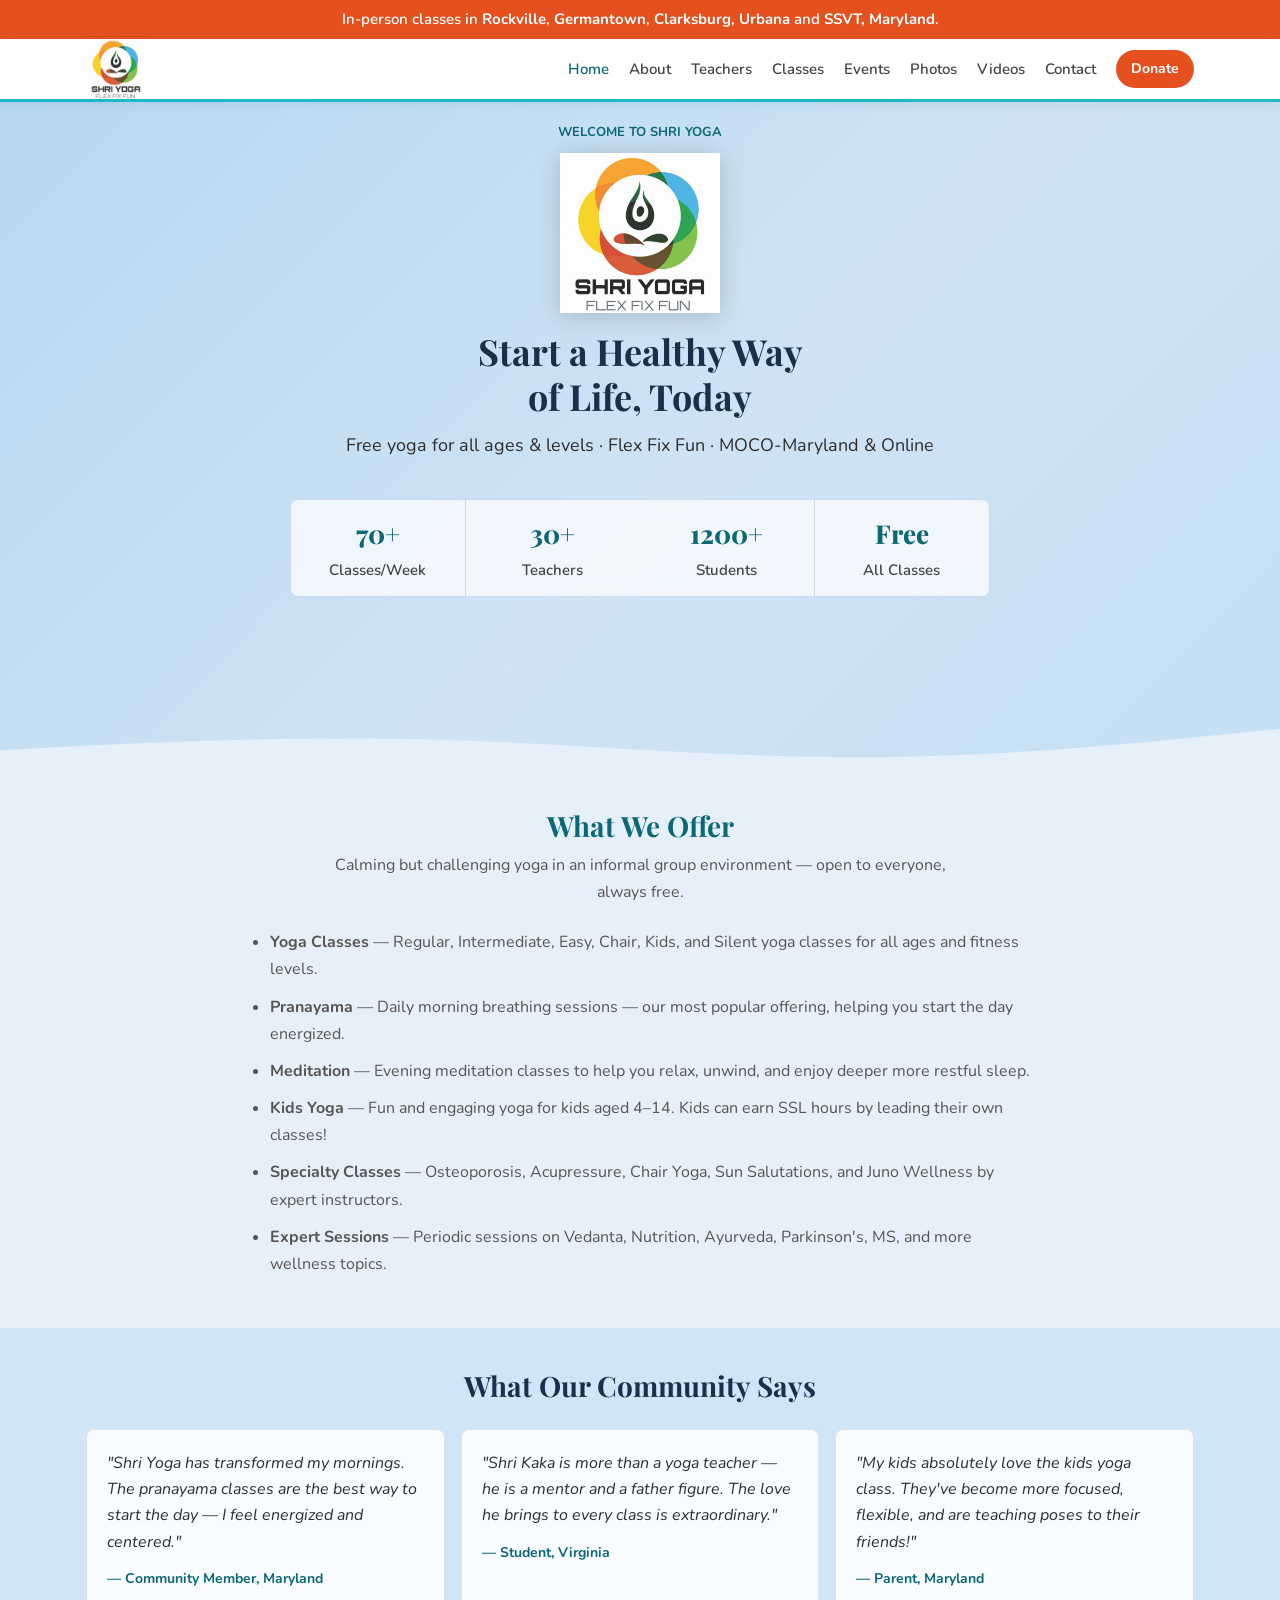
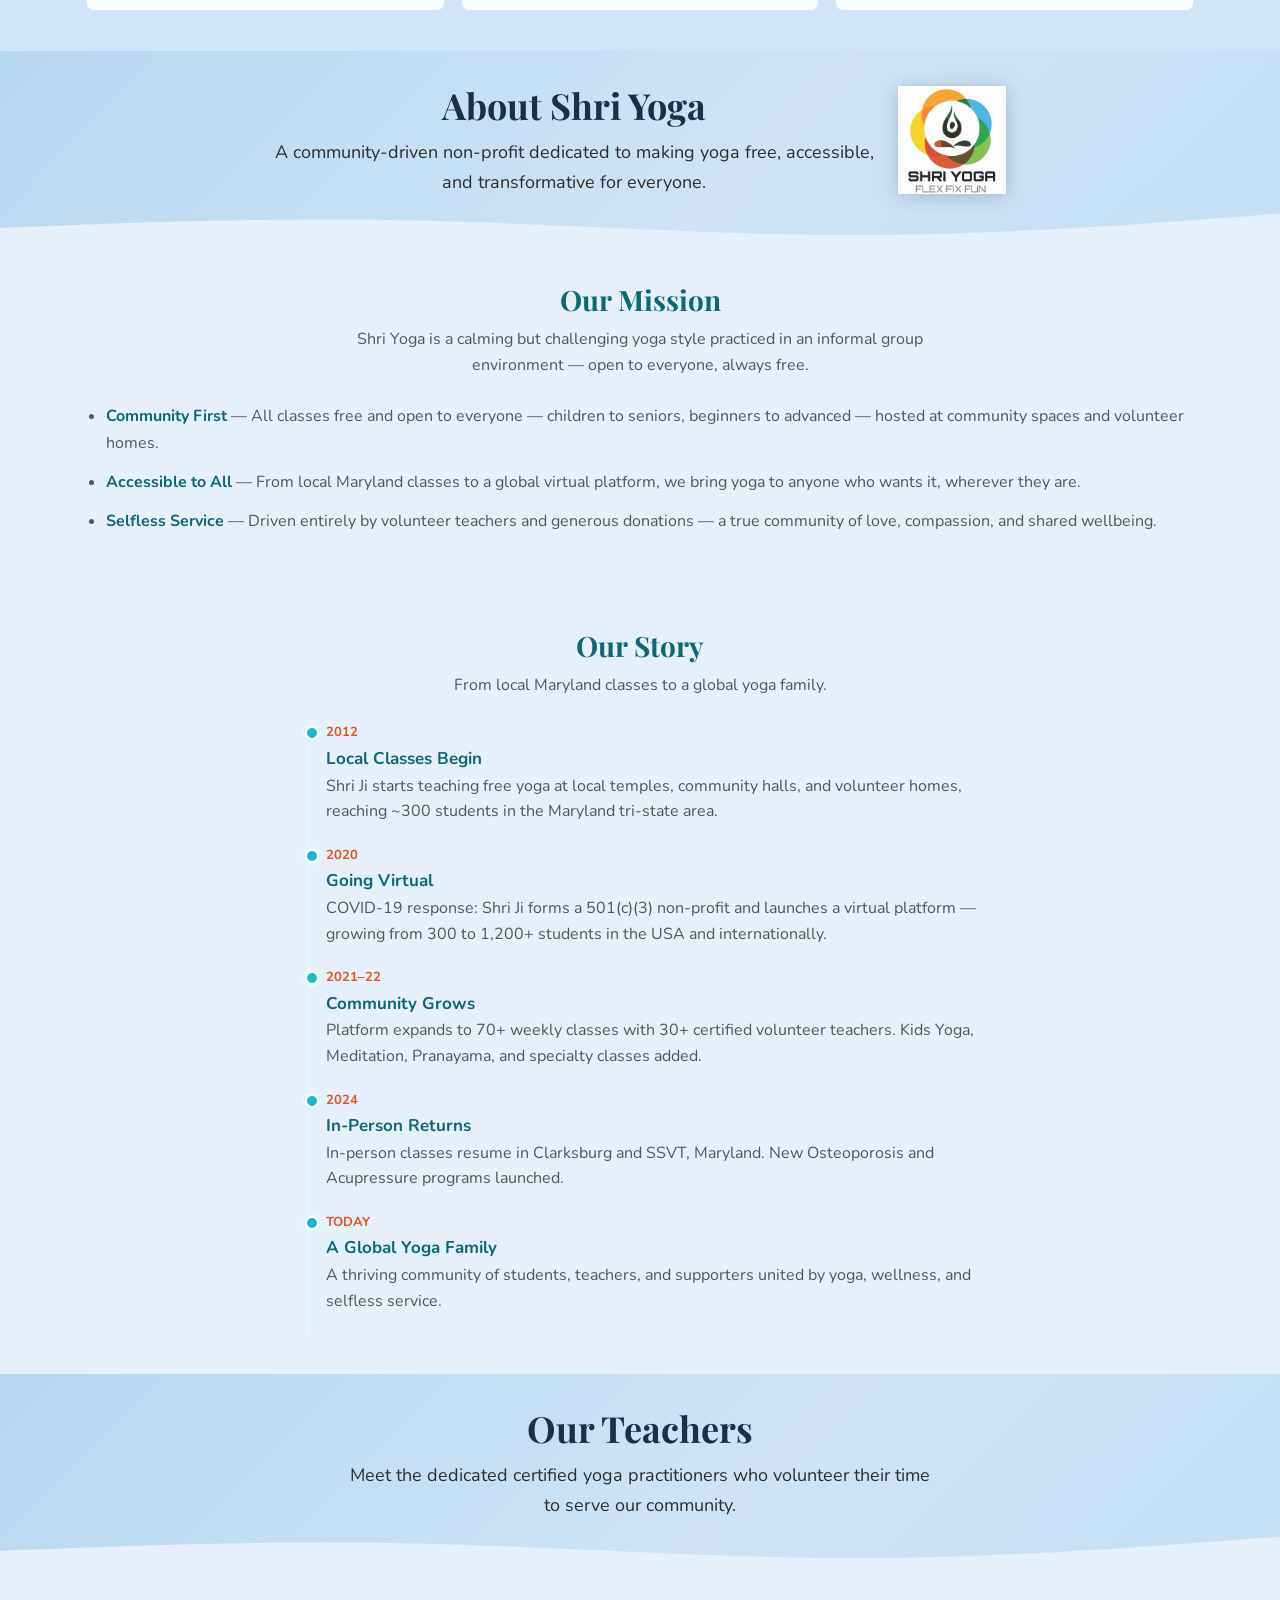
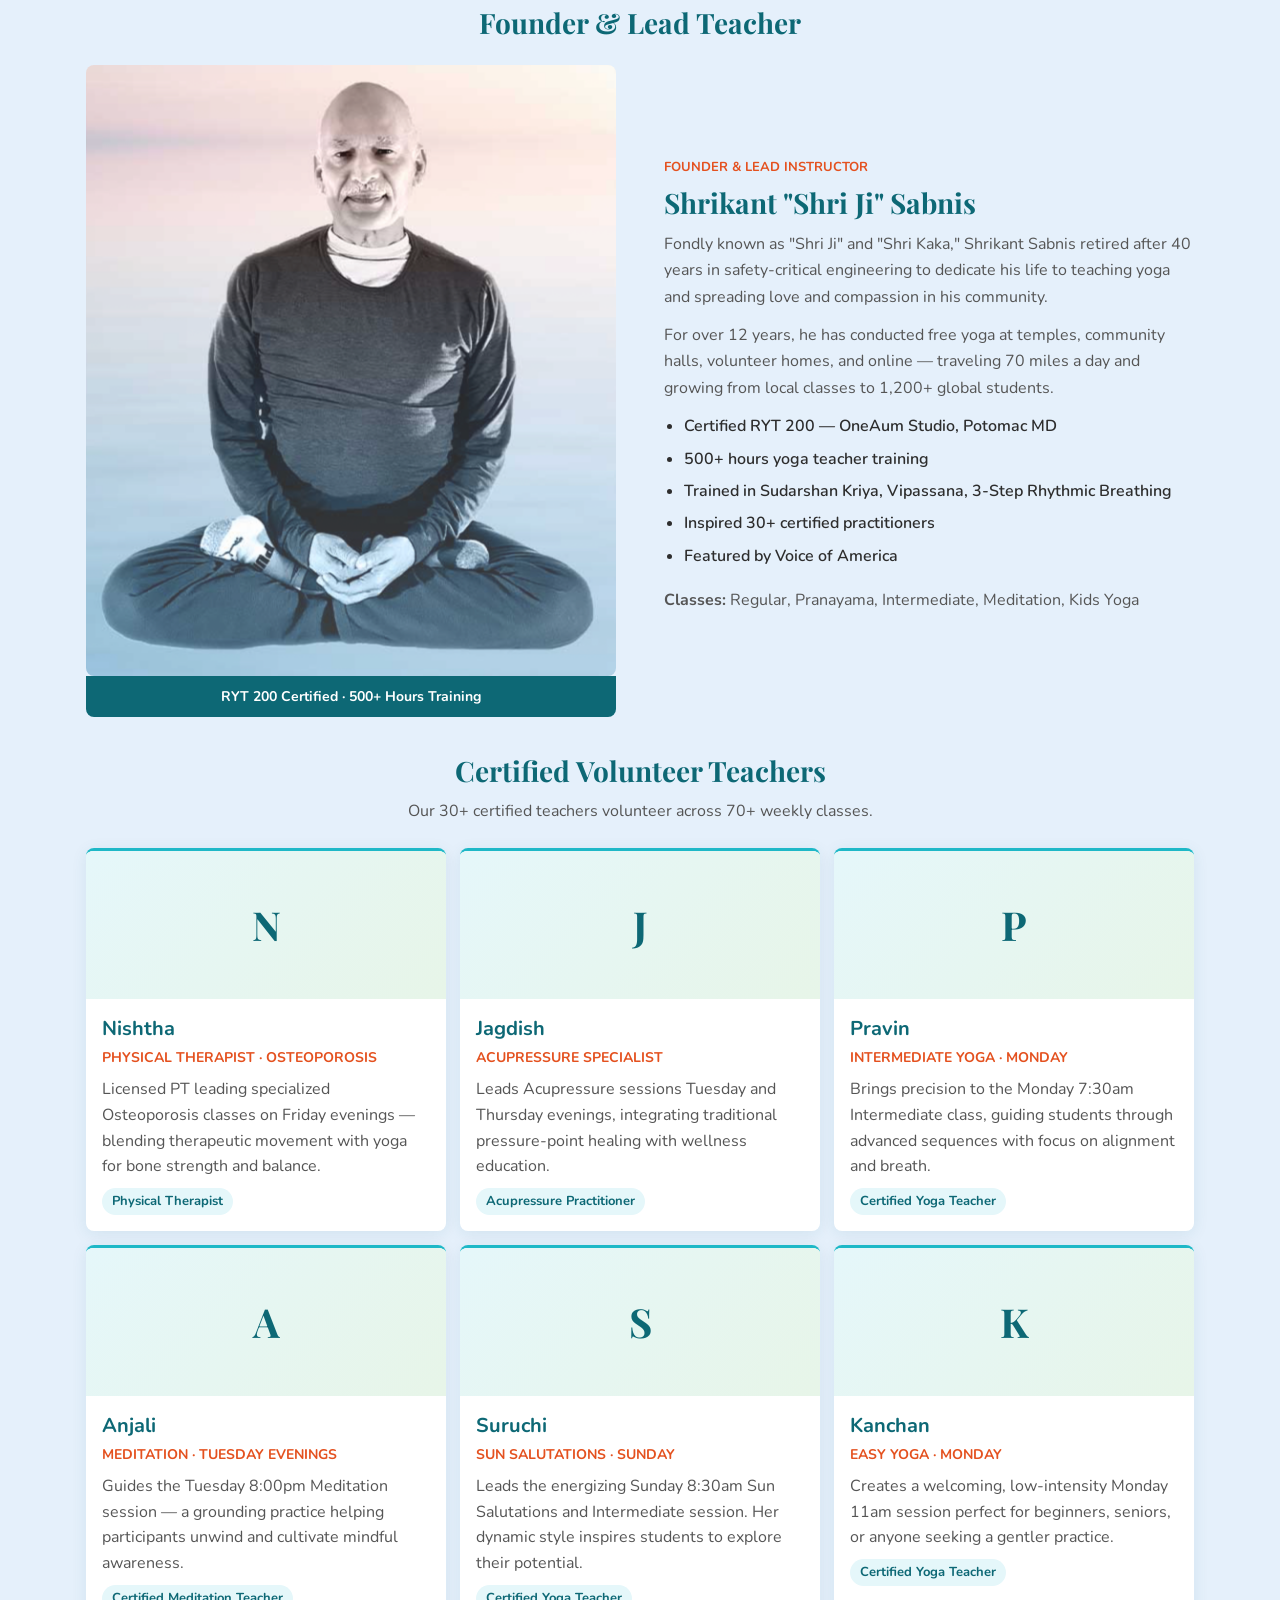
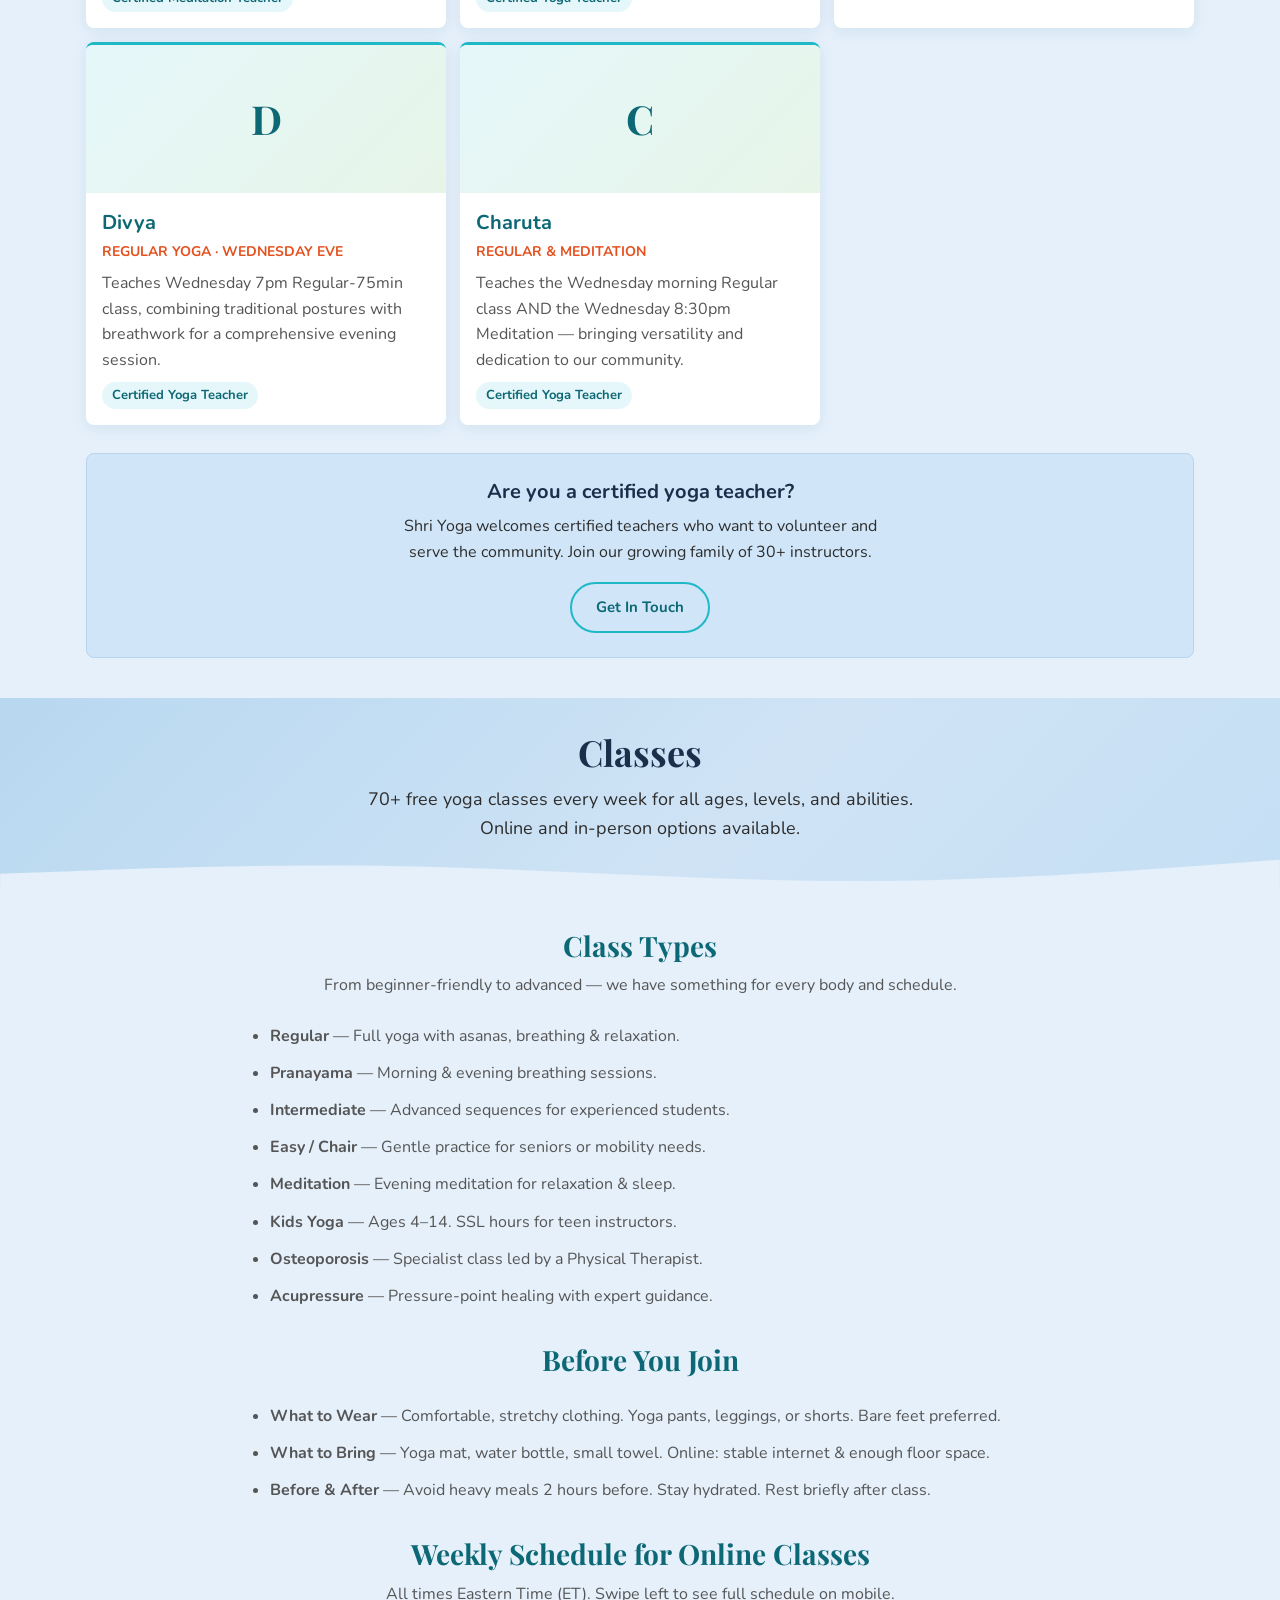
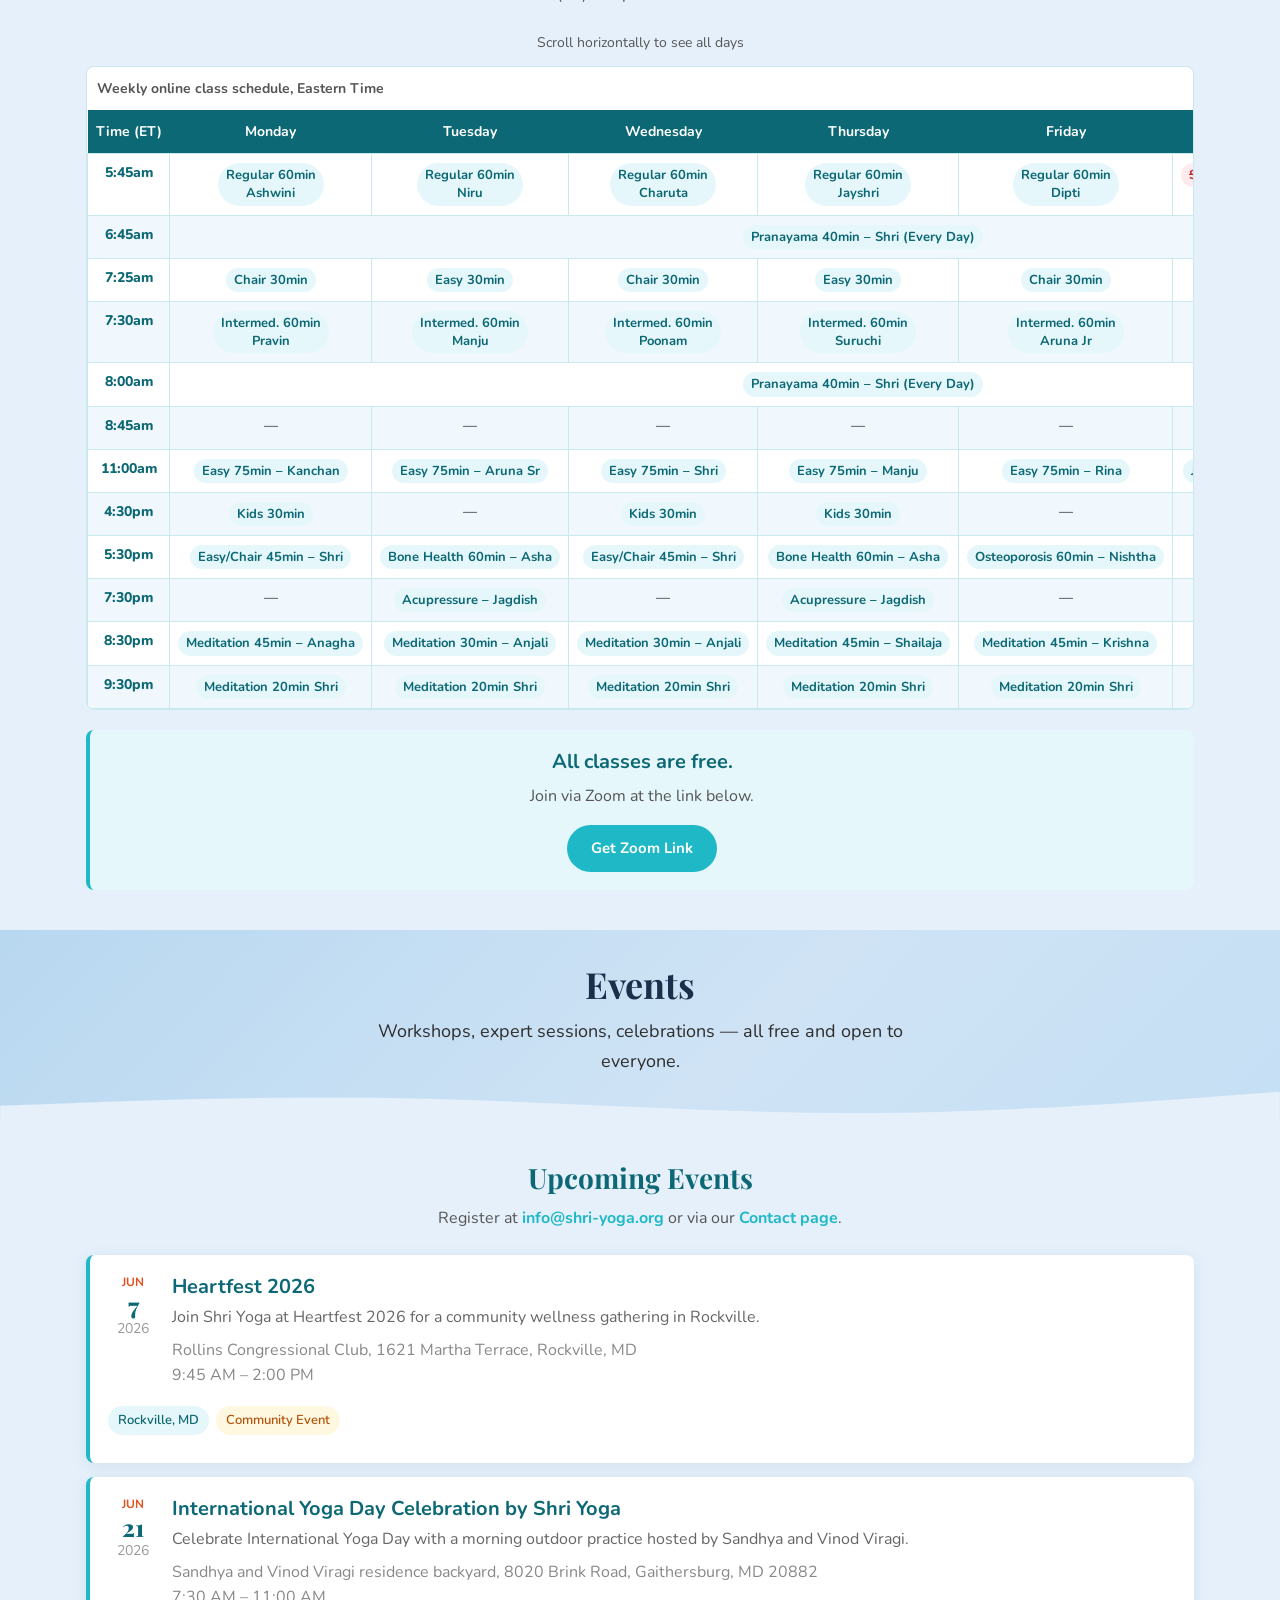
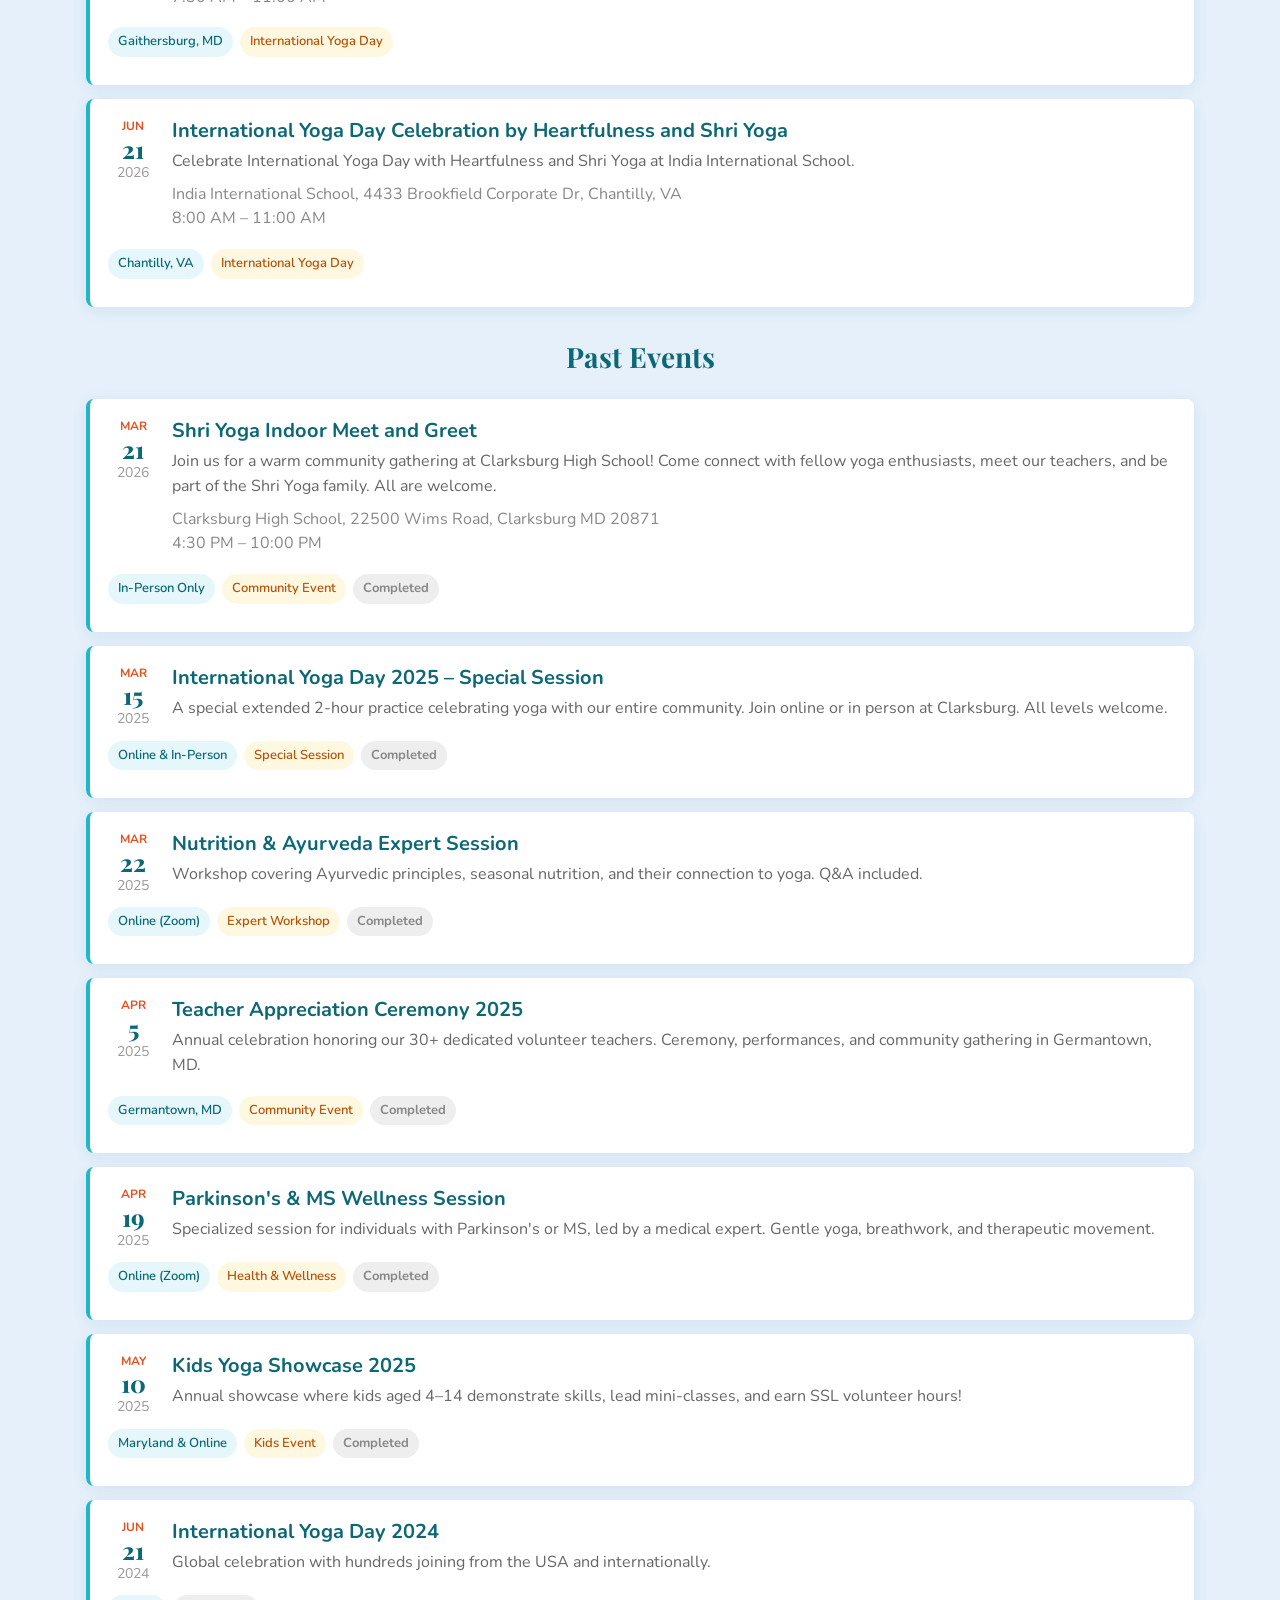
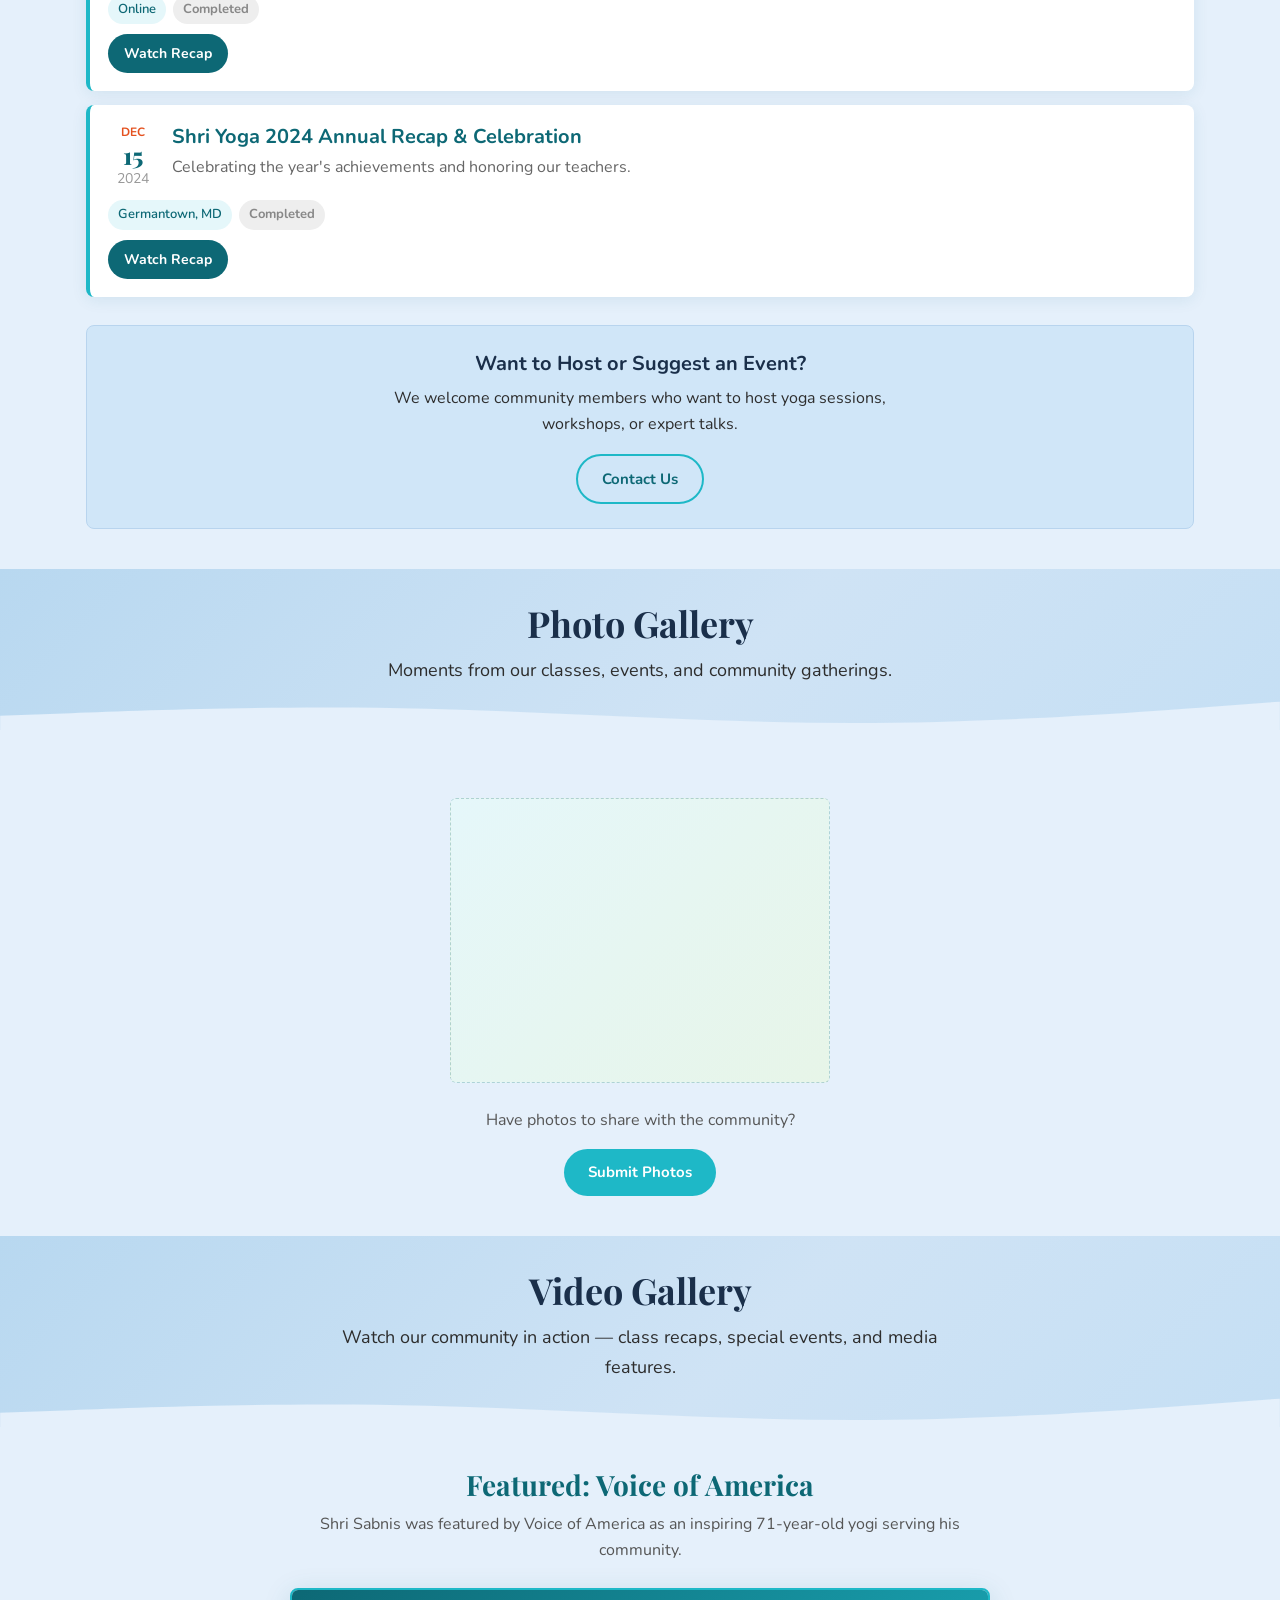
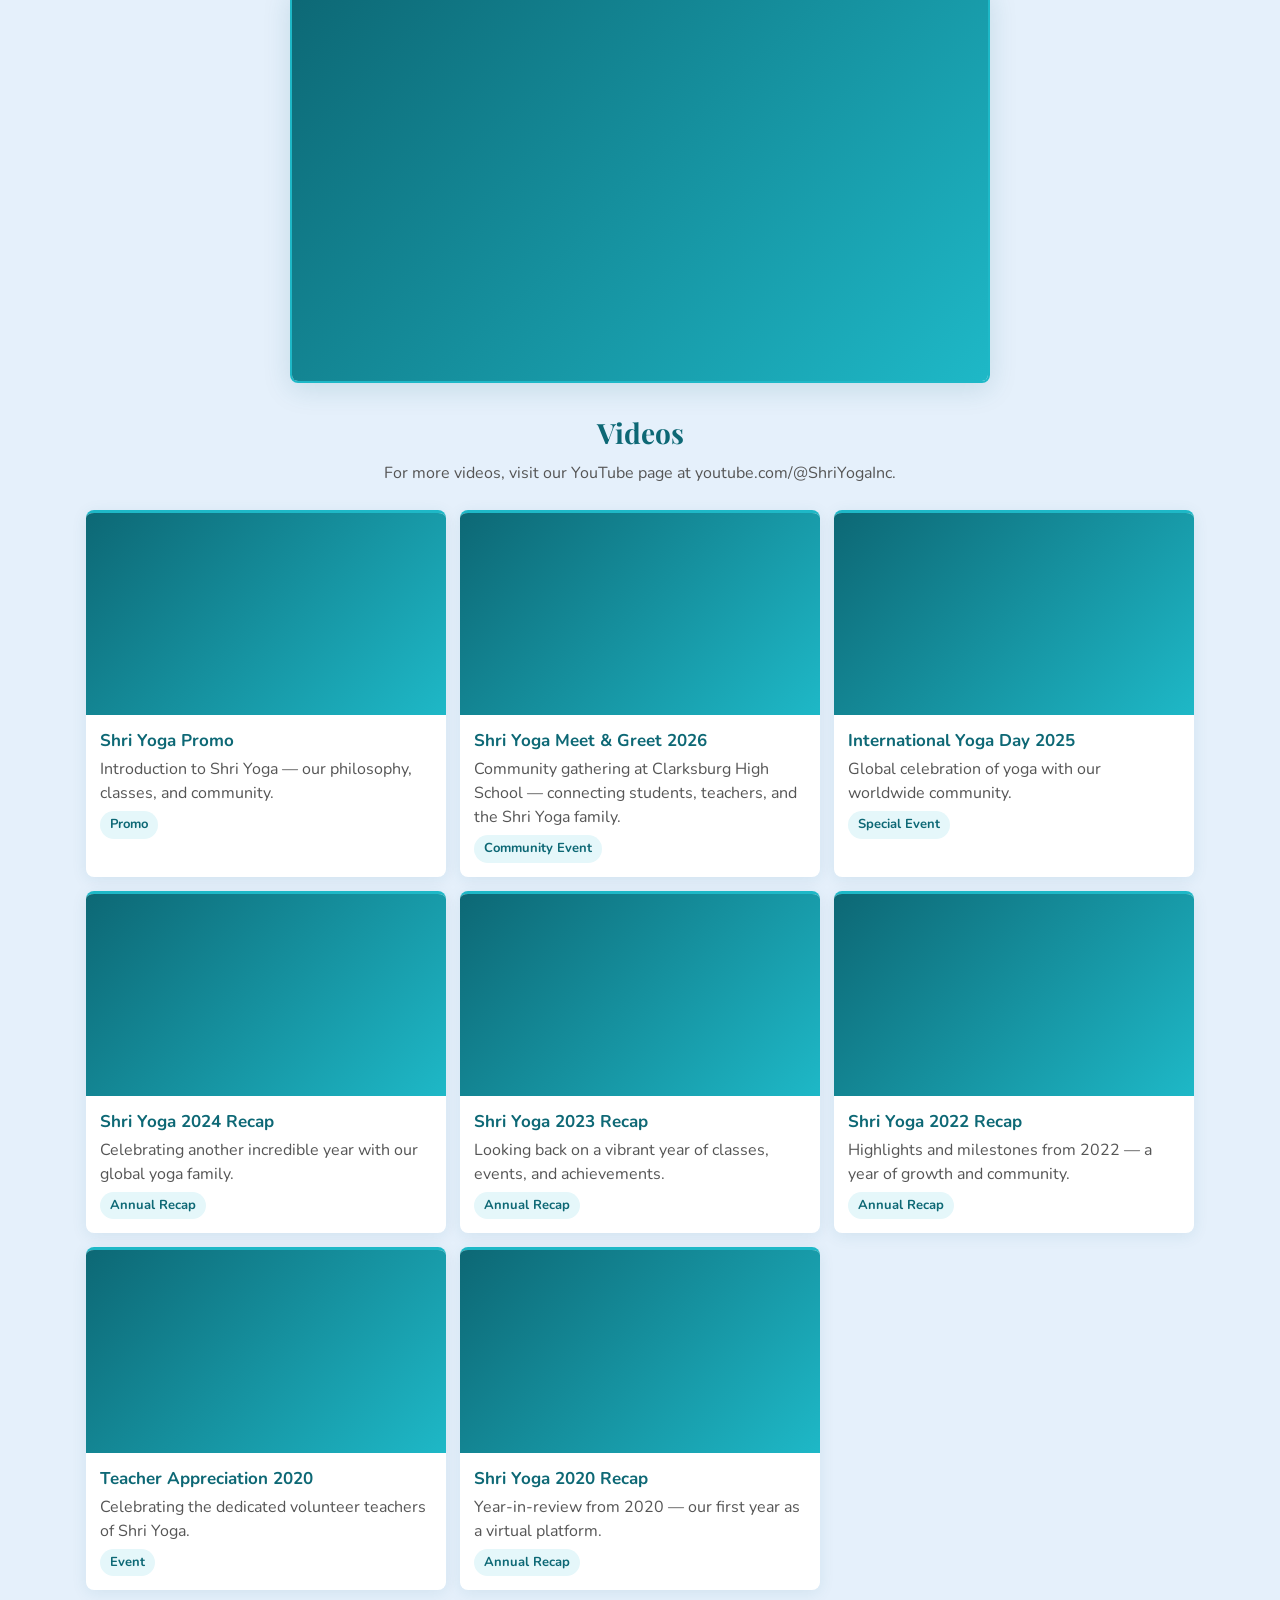
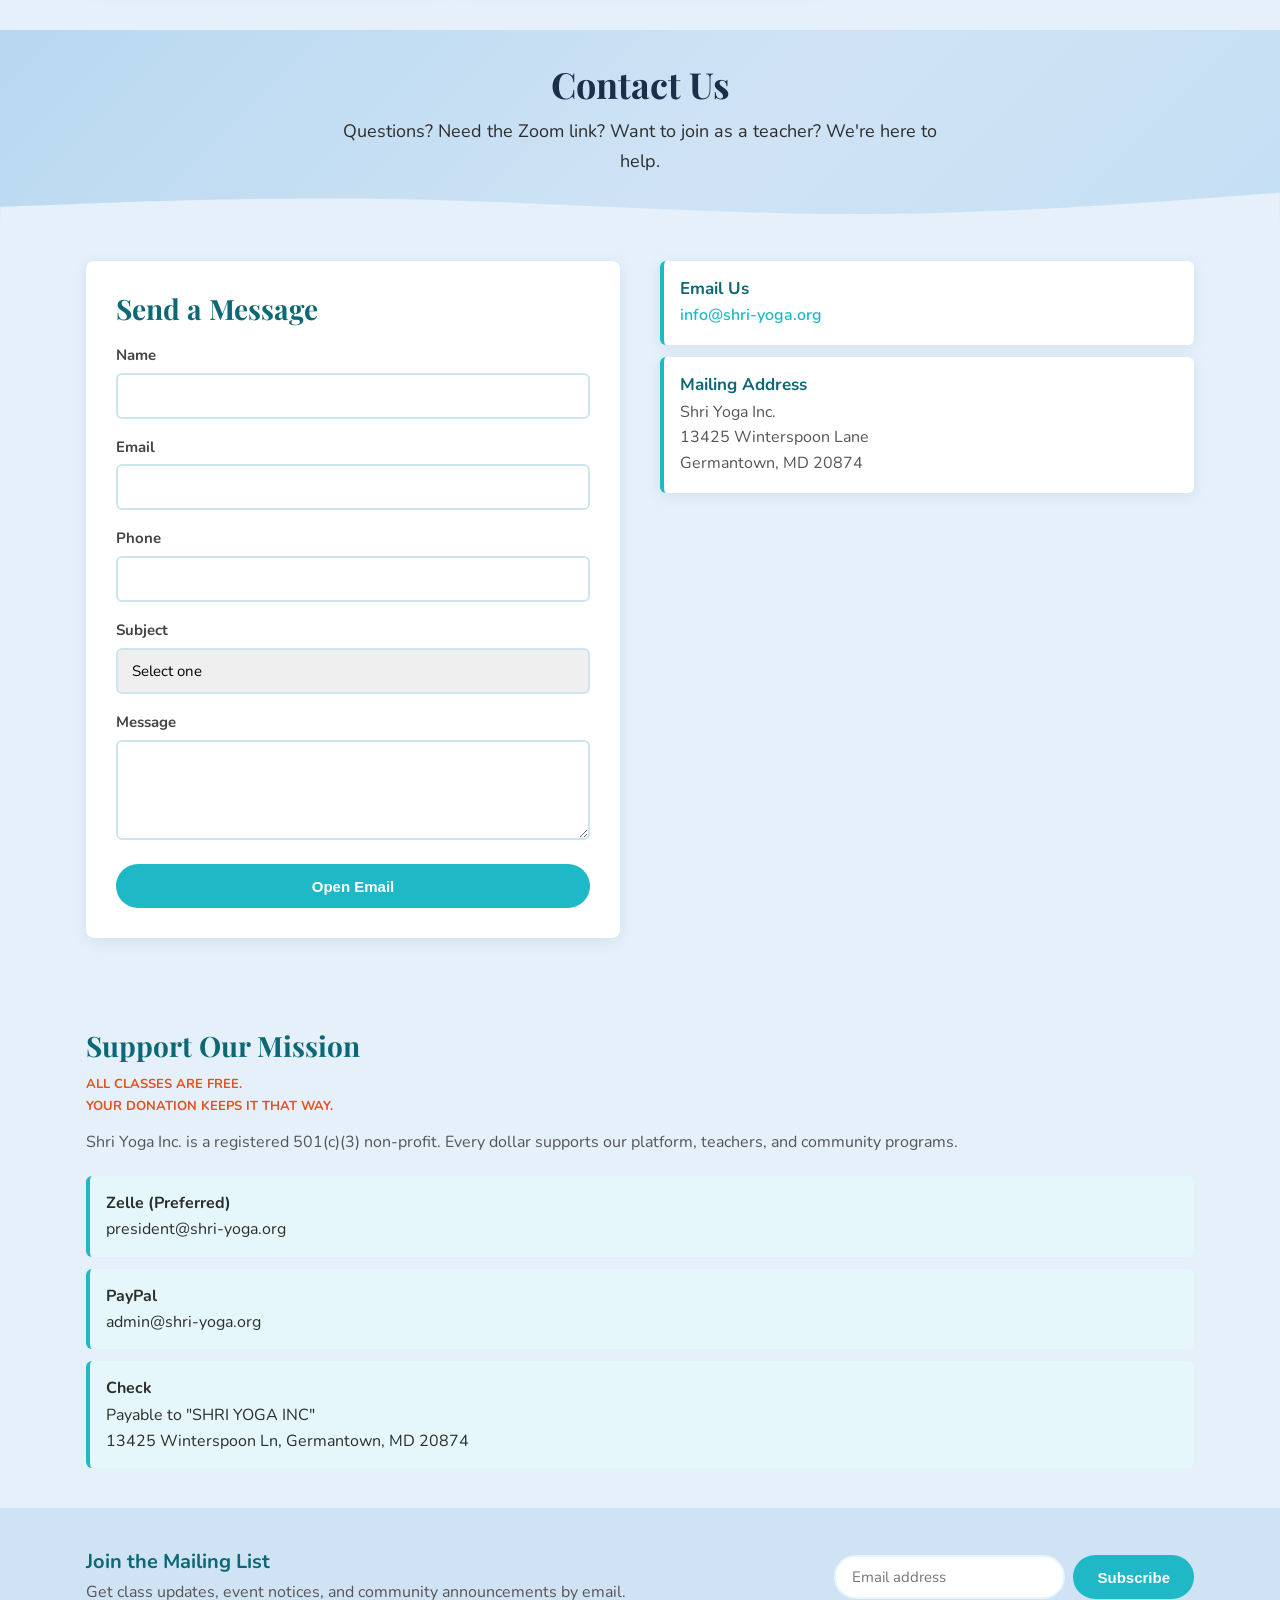
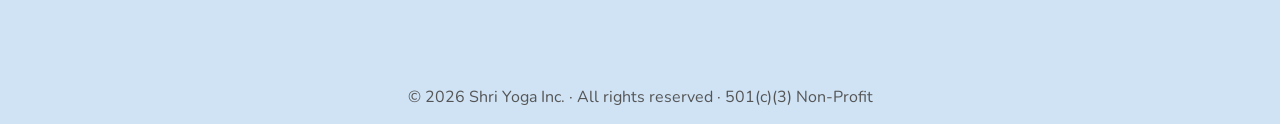
==== commit c42f7ace: "banner" ====
--- a/index.html
+++ b/index.html
@@ -14,7 +14,7 @@
 
 <!-- ===== ANNOUNCEMENT BAR ===== -->
 <div class="announcement-bar">
-  In-person classes have started in <strong>Rockville</strong>, <strong>Germantown</strong>, <strong>Clarksburg</strong> and <strong>SSVT, Maryland</strong>.
+  In-person classes in <strong>Rockville</strong>, <strong>Germantown</strong>, <strong>Clarksburg</strong>, <strong>Urbana</strong> and <strong>SSVT, Maryland</strong>.
 </div>
 
 <!-- ===== NAVBAR ===== -->
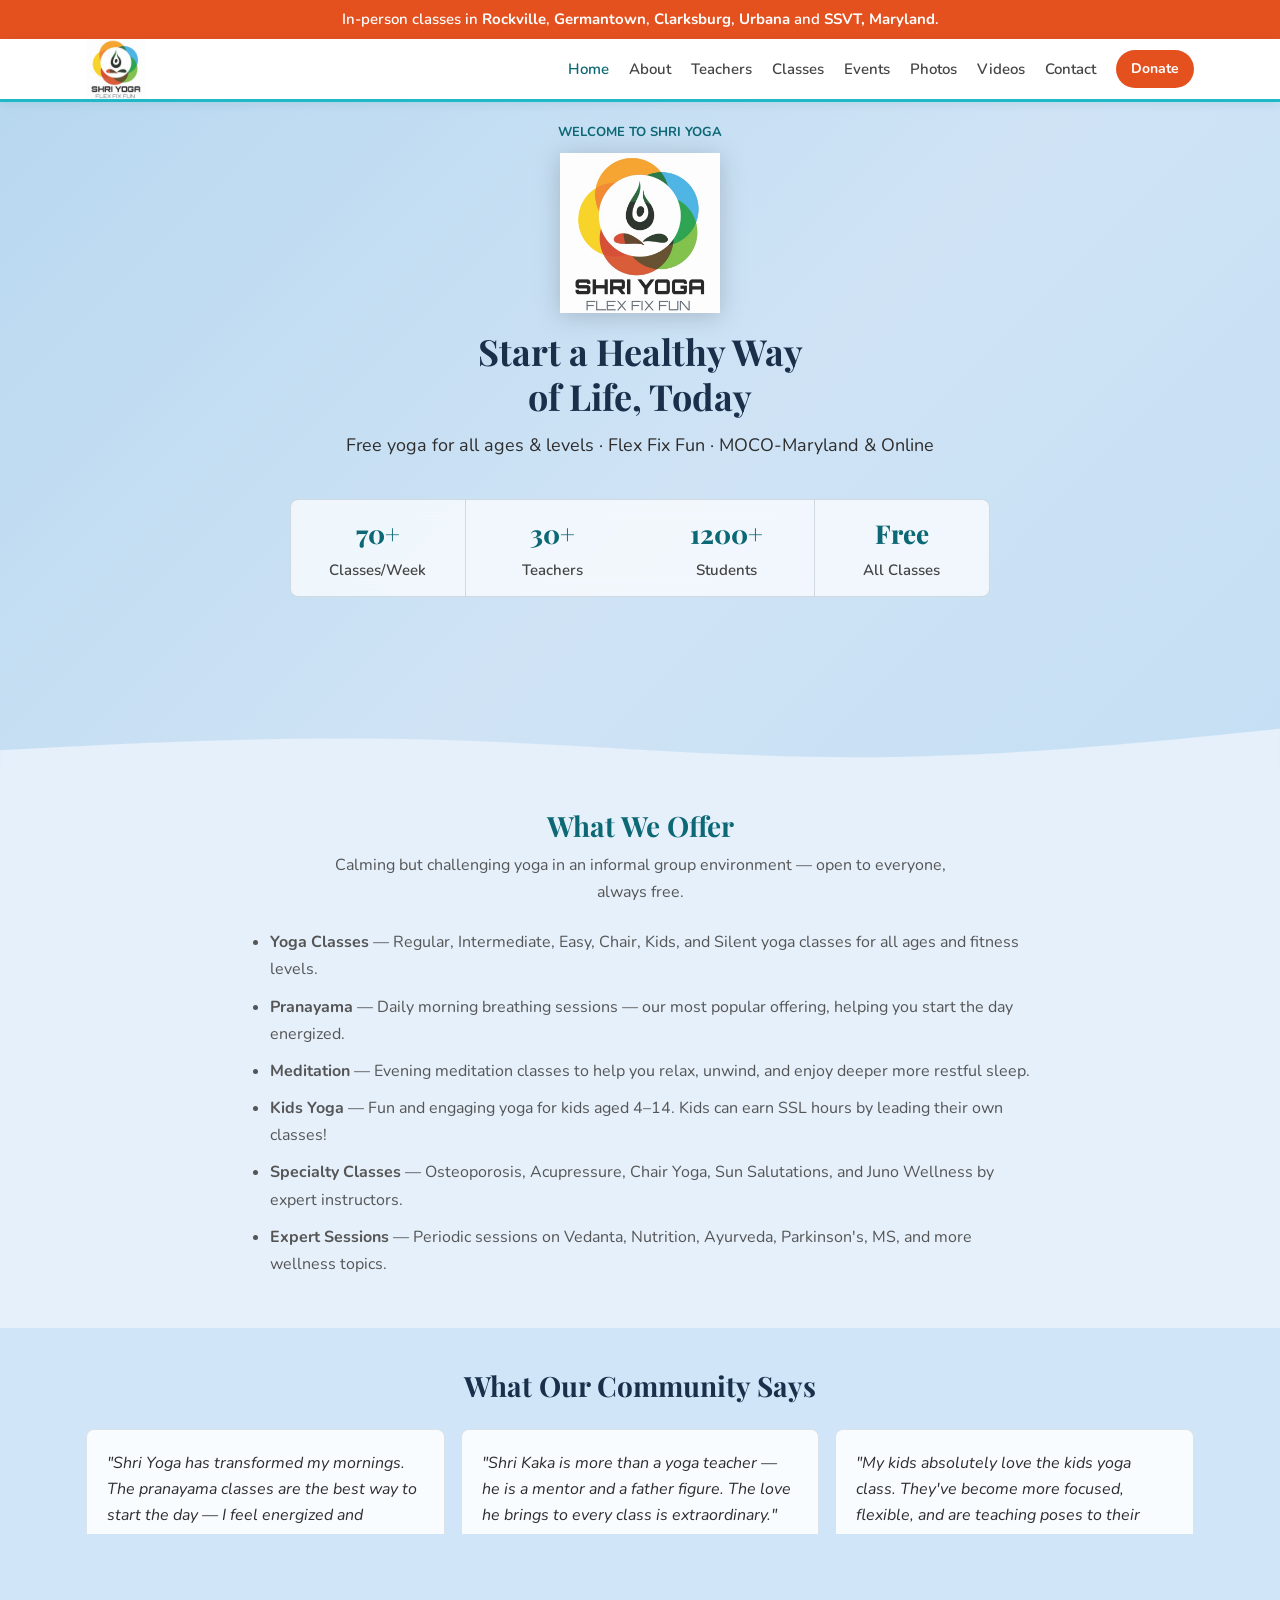
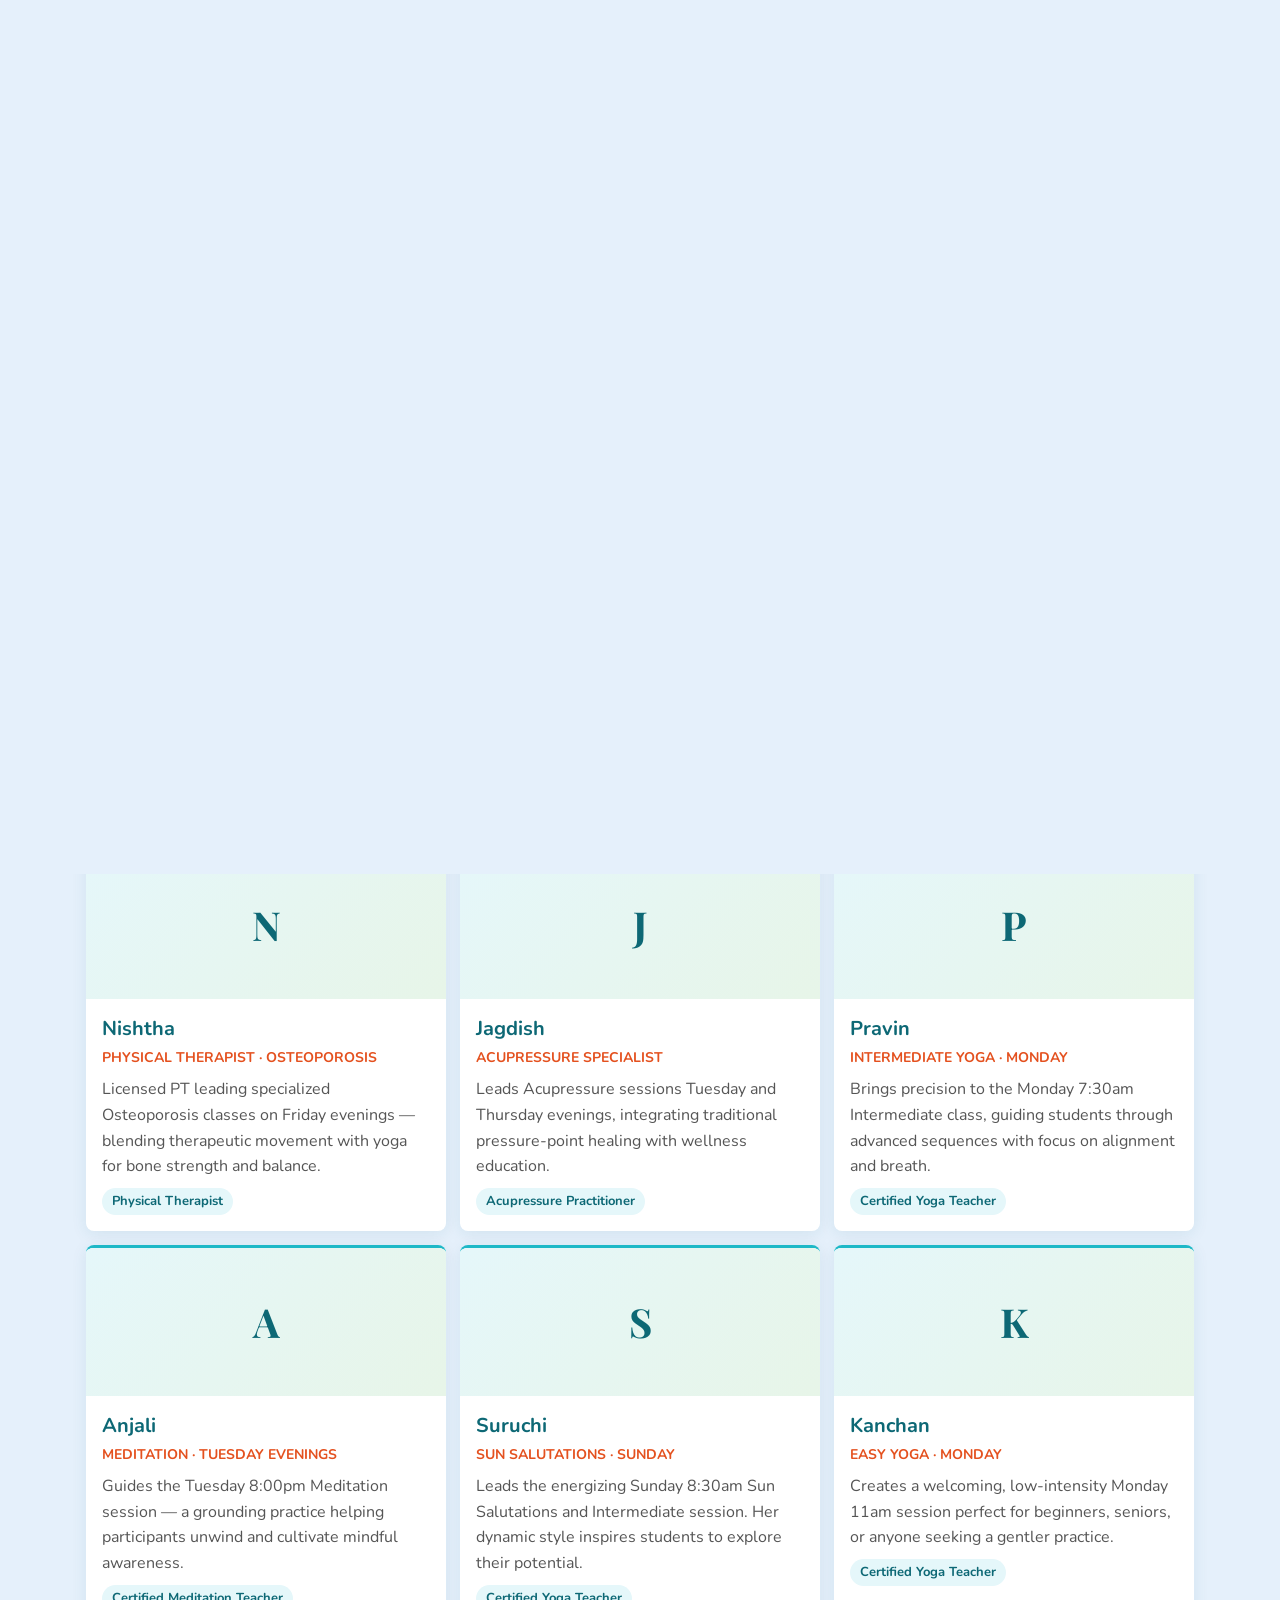
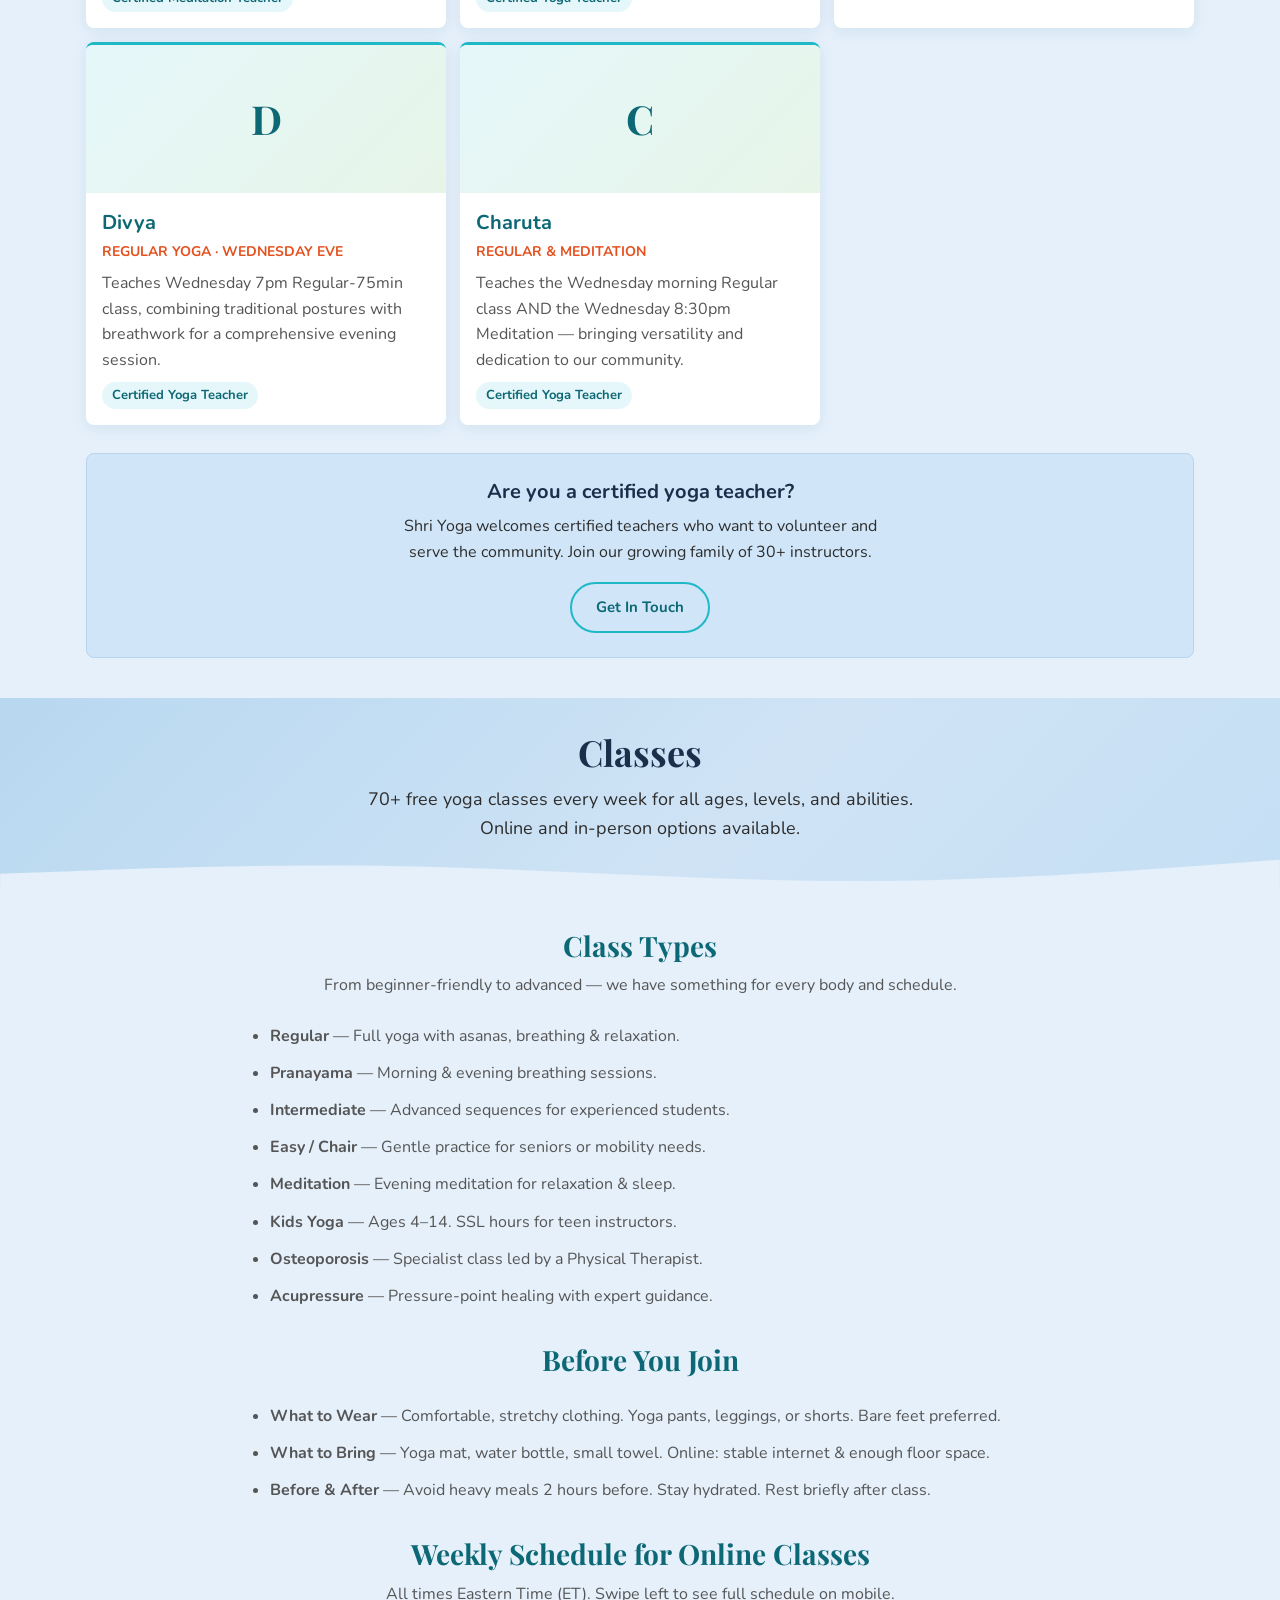
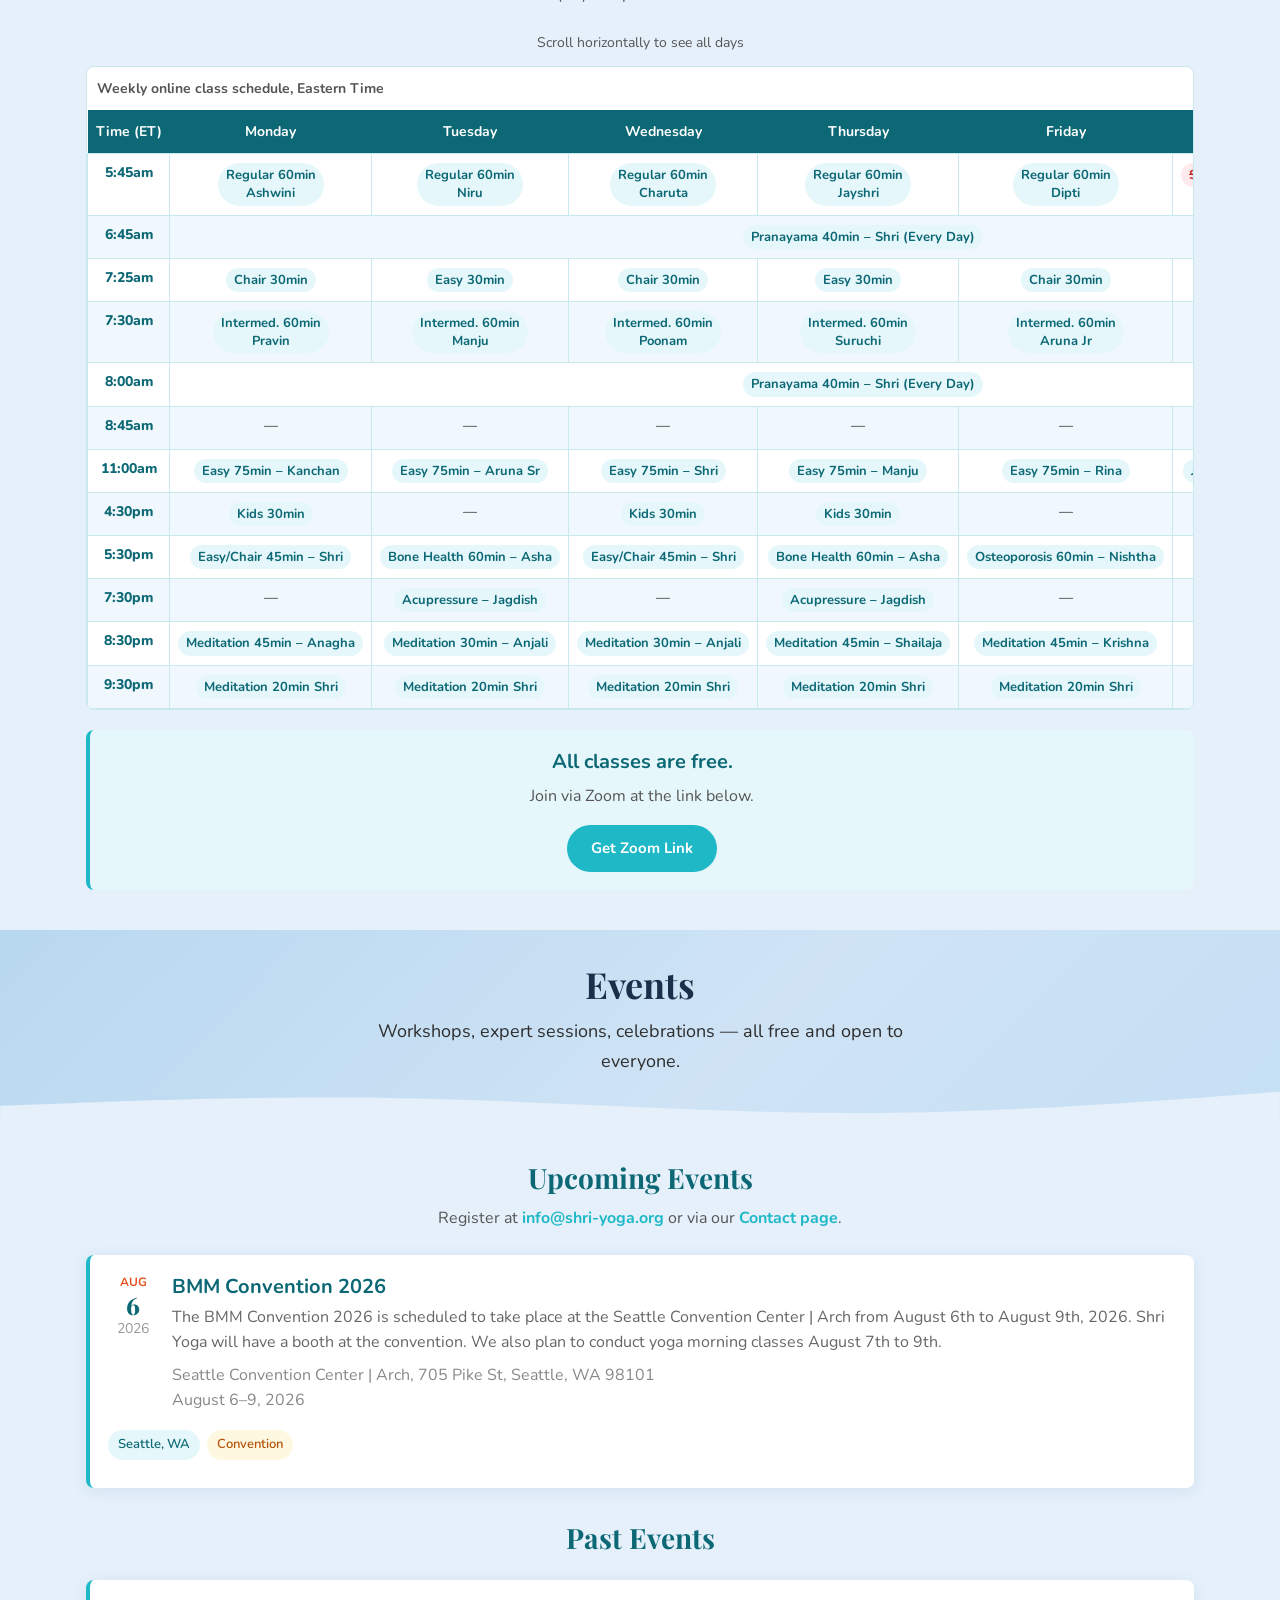
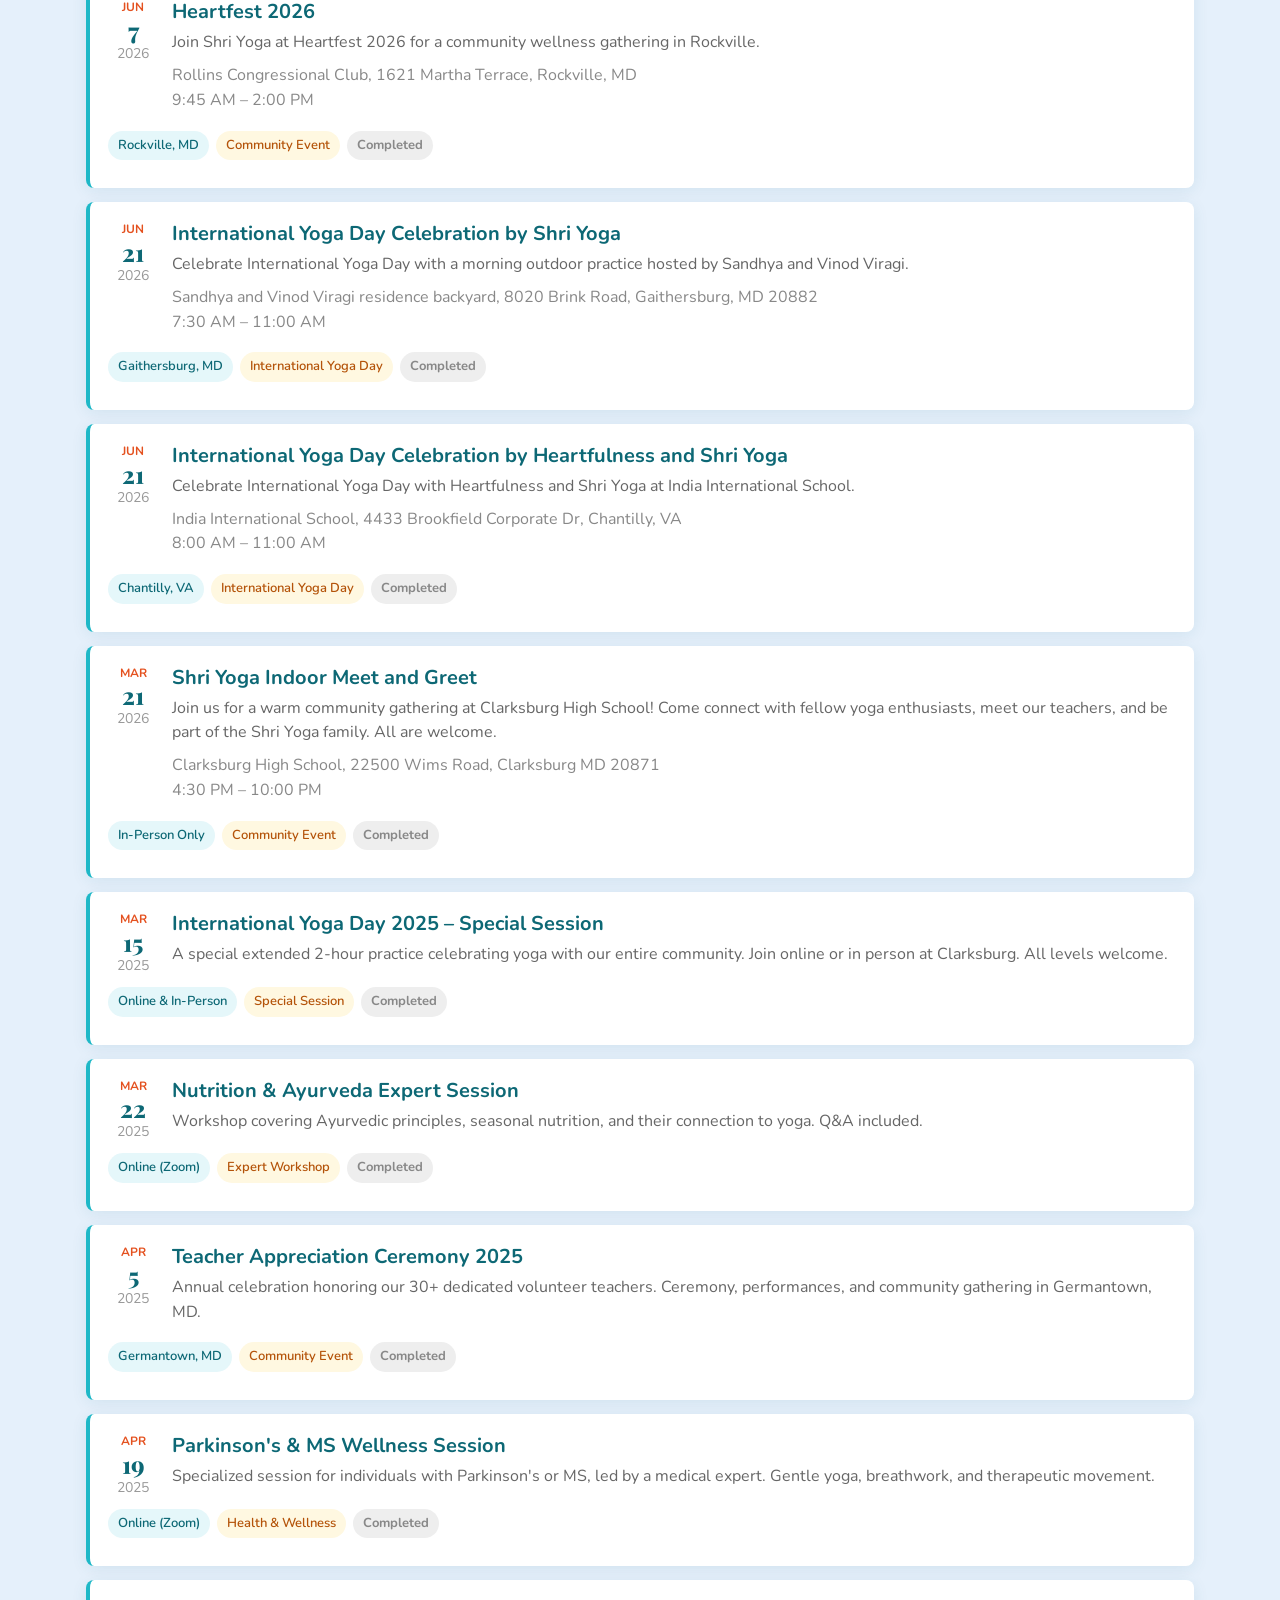
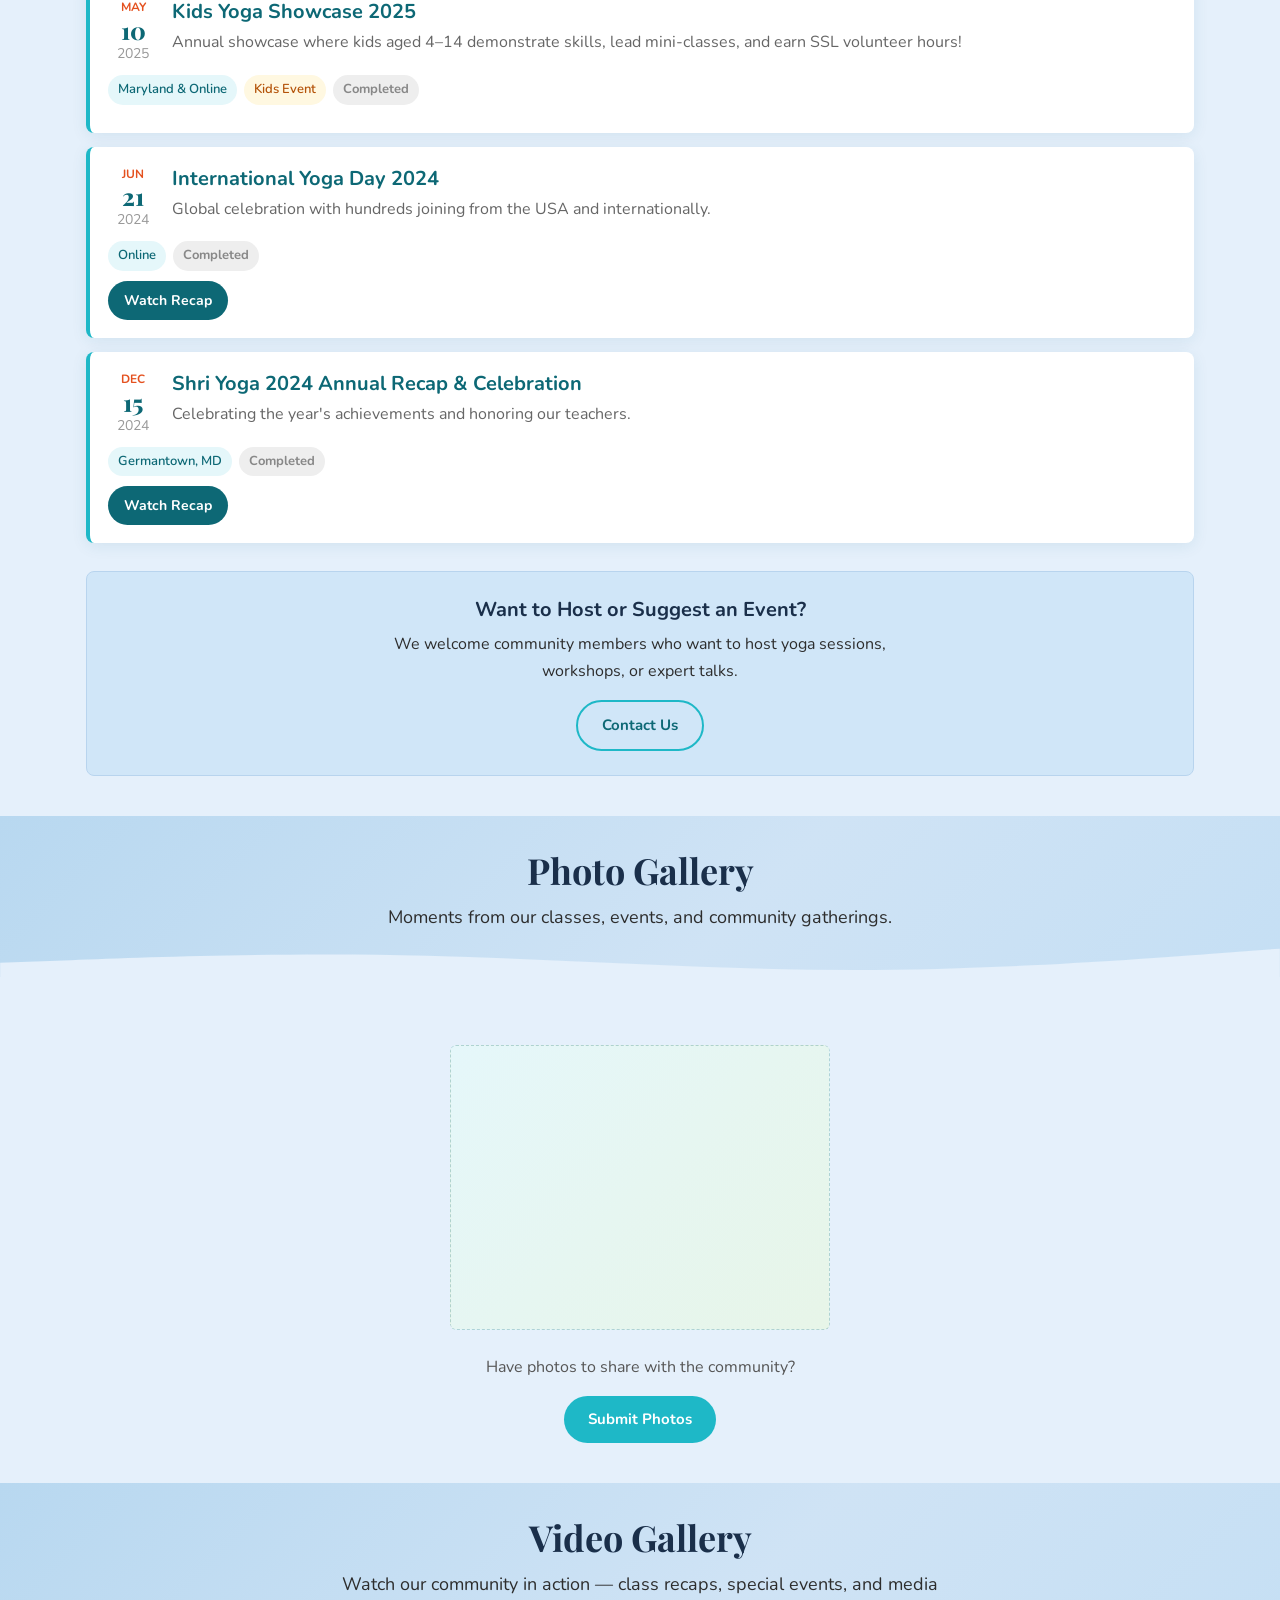
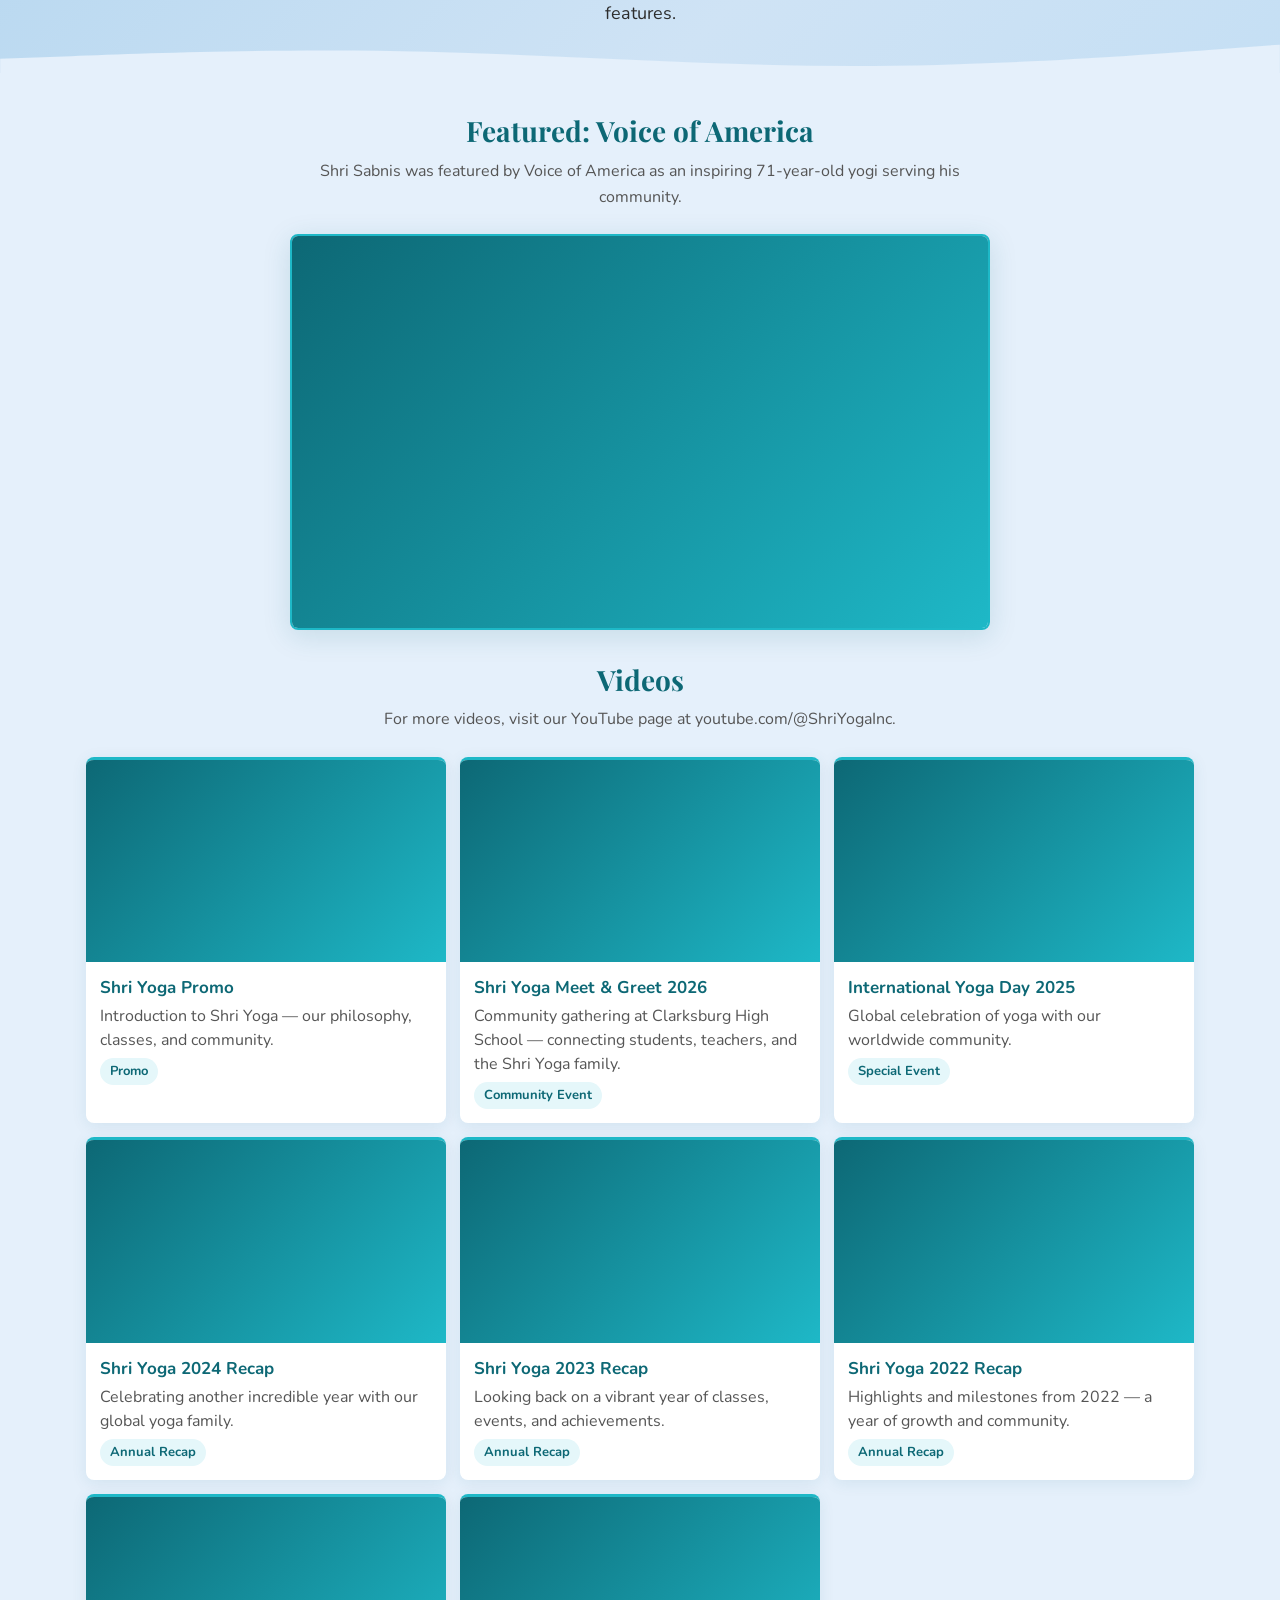
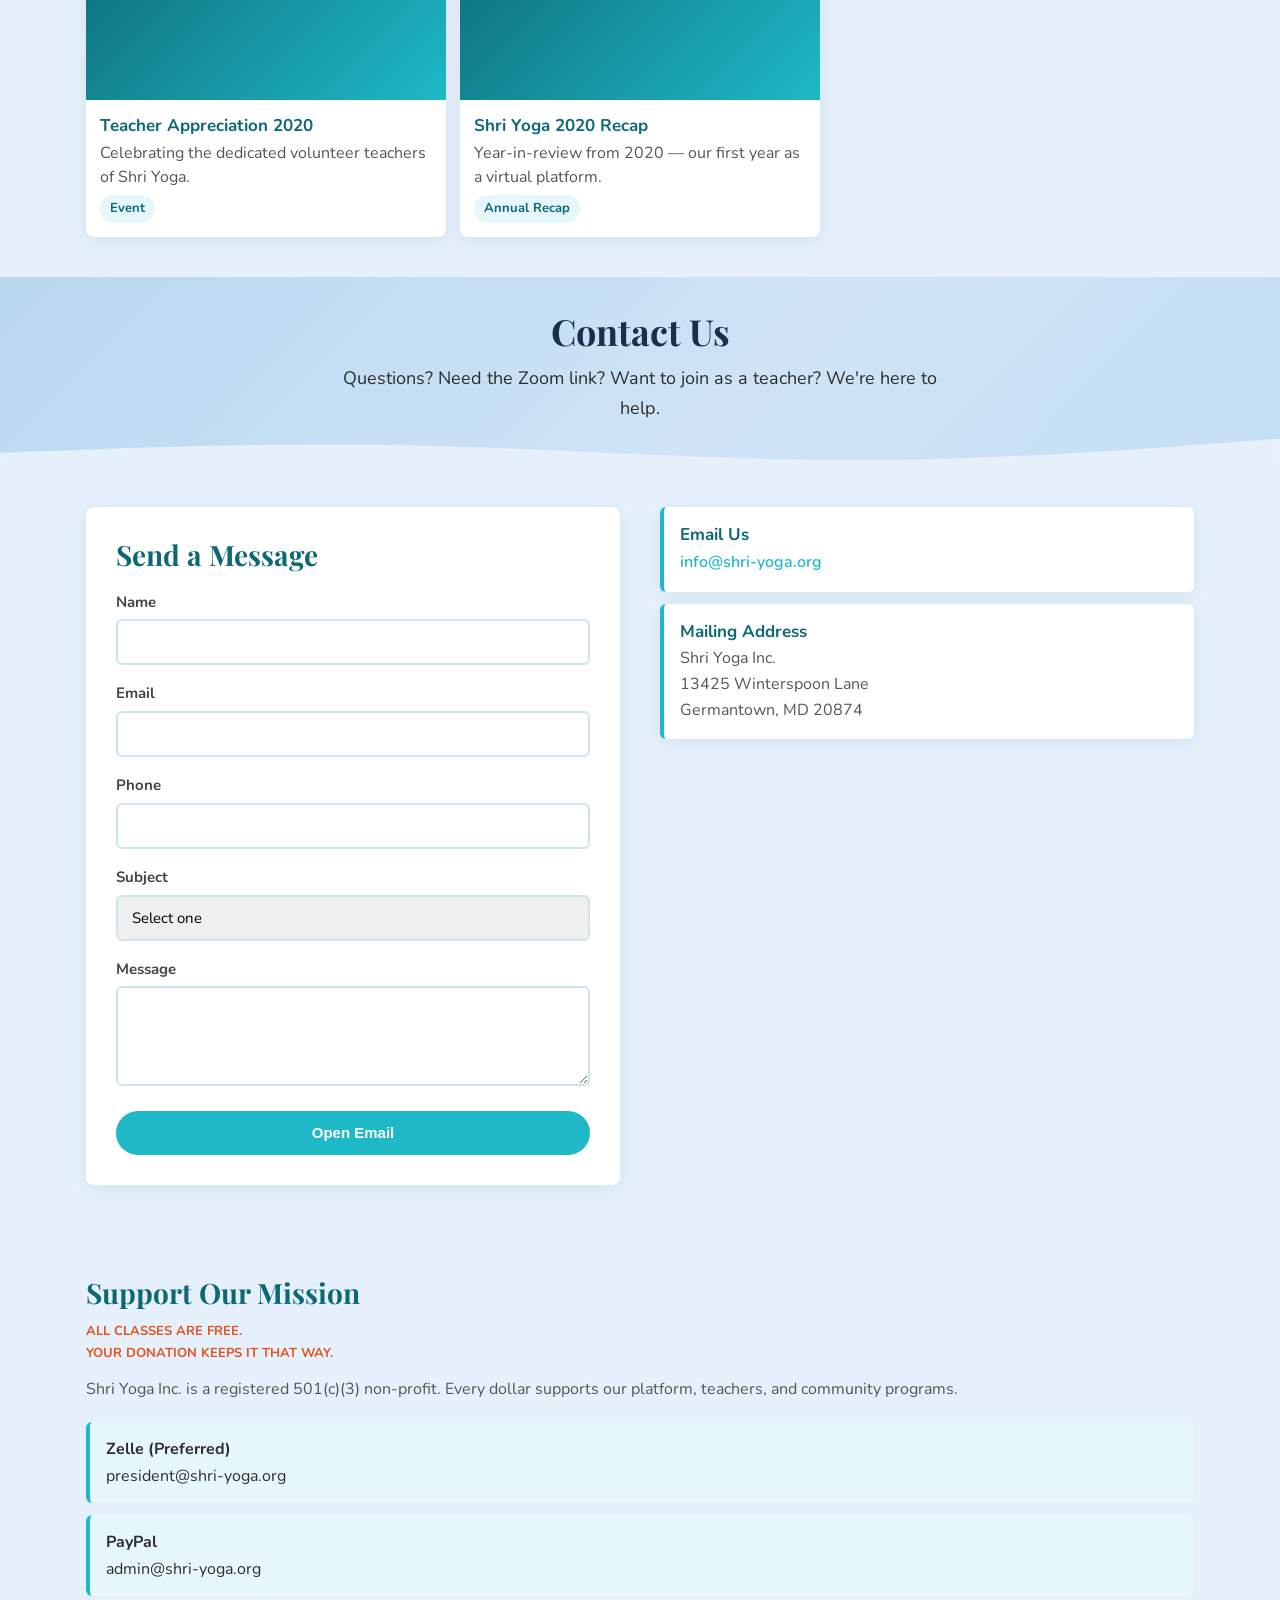
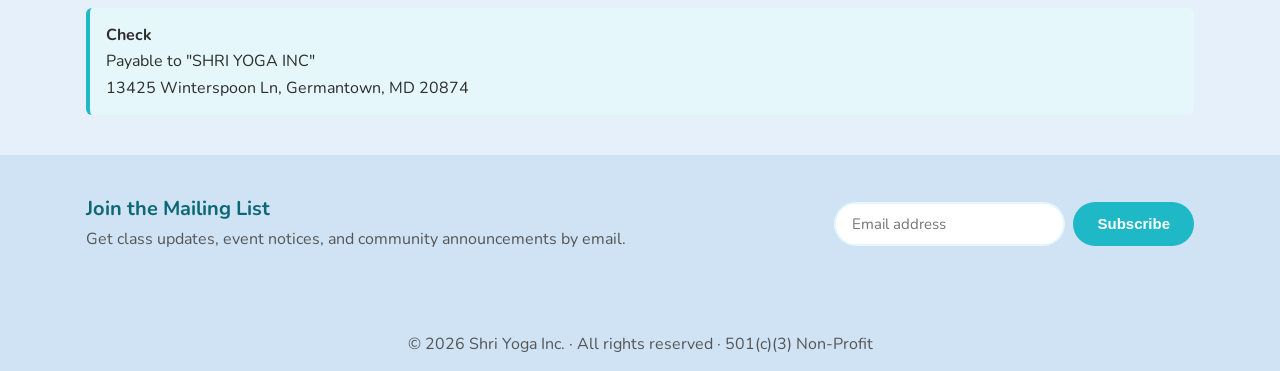
==== commit 7831d4a3: "bmm" ====
--- a/index.html
+++ b/index.html
@@ -232,28 +232,35 @@
     <div class="events-full">
       <div class="event-full-card">
         <div class="event-full-layout">
+          <div class="event-full-date"><div class="month">AUG</div><div class="day">6</div><div class="year">2026</div></div>
+          <div class="event-full-info"><h3>BMM Convention 2026</h3><p>The BMM Convention 2026 is scheduled to take place at the Seattle Convention Center | Arch from August 6th to August 9th, 2026. Shri Yoga will have a booth at the convention. We also plan to conduct yoga morning classes August 7th to 9th.</p><p class="event-detail">Seattle Convention Center | Arch, 705 Pike St, Seattle, WA 98101<br>August 6–9, 2026</p></div>
+        </div>
+        <div class="event-meta"><span class="meta-tag tag-location">Seattle, WA</span><span class="meta-tag tag-type">Convention</span></div>
+      </div>
+    </div>
+    <div class="section-header events-past-header"><h2>Past Events</h2></div>
+    <div class="events-full">
+      <div class="event-full-card">
+        <div class="event-full-layout">
           <div class="event-full-date"><div class="month">JUN</div><div class="day">7</div><div class="year">2026</div></div>
           <div class="event-full-info"><h3>Heartfest 2026</h3><p>Join Shri Yoga at Heartfest 2026 for a community wellness gathering in Rockville.</p><p class="event-detail">Rollins Congressional Club, 1621 Martha Terrace, Rockville, MD<br>9:45 AM – 2:00 PM</p></div>
         </div>
-        <div class="event-meta"><span class="meta-tag tag-location">Rockville, MD</span><span class="meta-tag tag-type">Community Event</span></div>
+        <div class="event-meta"><span class="meta-tag tag-location">Rockville, MD</span><span class="meta-tag tag-type">Community Event</span><span class="past-badge">Completed</span></div>
       </div>
       <div class="event-full-card">
         <div class="event-full-layout">
           <div class="event-full-date"><div class="month">JUN</div><div class="day">21</div><div class="year">2026</div></div>
           <div class="event-full-info"><h3>International Yoga Day Celebration by Shri Yoga</h3><p>Celebrate International Yoga Day with a morning outdoor practice hosted by Sandhya and Vinod Viragi.</p><p class="event-detail">Sandhya and Vinod Viragi residence backyard, 8020 Brink Road, Gaithersburg, MD 20882<br>7:30 AM – 11:00 AM</p></div>
         </div>
-        <div class="event-meta"><span class="meta-tag tag-location">Gaithersburg, MD</span><span class="meta-tag tag-type">International Yoga Day</span></div>
+        <div class="event-meta"><span class="meta-tag tag-location">Gaithersburg, MD</span><span class="meta-tag tag-type">International Yoga Day</span><span class="past-badge">Completed</span></div>
       </div>
       <div class="event-full-card">
         <div class="event-full-layout">
           <div class="event-full-date"><div class="month">JUN</div><div class="day">21</div><div class="year">2026</div></div>
           <div class="event-full-info"><h3>International Yoga Day Celebration by Heartfulness and Shri Yoga</h3><p>Celebrate International Yoga Day with Heartfulness and Shri Yoga at India International School.</p><p class="event-detail">India International School, 4433 Brookfield Corporate Dr, Chantilly, VA<br>8:00 AM – 11:00 AM</p></div>
         </div>
-        <div class="event-meta"><span class="meta-tag tag-location">Chantilly, VA</span><span class="meta-tag tag-type">International Yoga Day</span></div>
-      </div>
-    </div>
-    <div class="section-header events-past-header"><h2>Past Events</h2></div>
-    <div class="events-full">
+        <div class="event-meta"><span class="meta-tag tag-location">Chantilly, VA</span><span class="meta-tag tag-type">International Yoga Day</span><span class="past-badge">Completed</span></div>
+      </div>
       <div class="event-full-card">
         <div class="event-full-layout">
           <div class="event-full-date"><div class="month">MAR</div><div class="day">21</div><div class="year">2026</div></div>
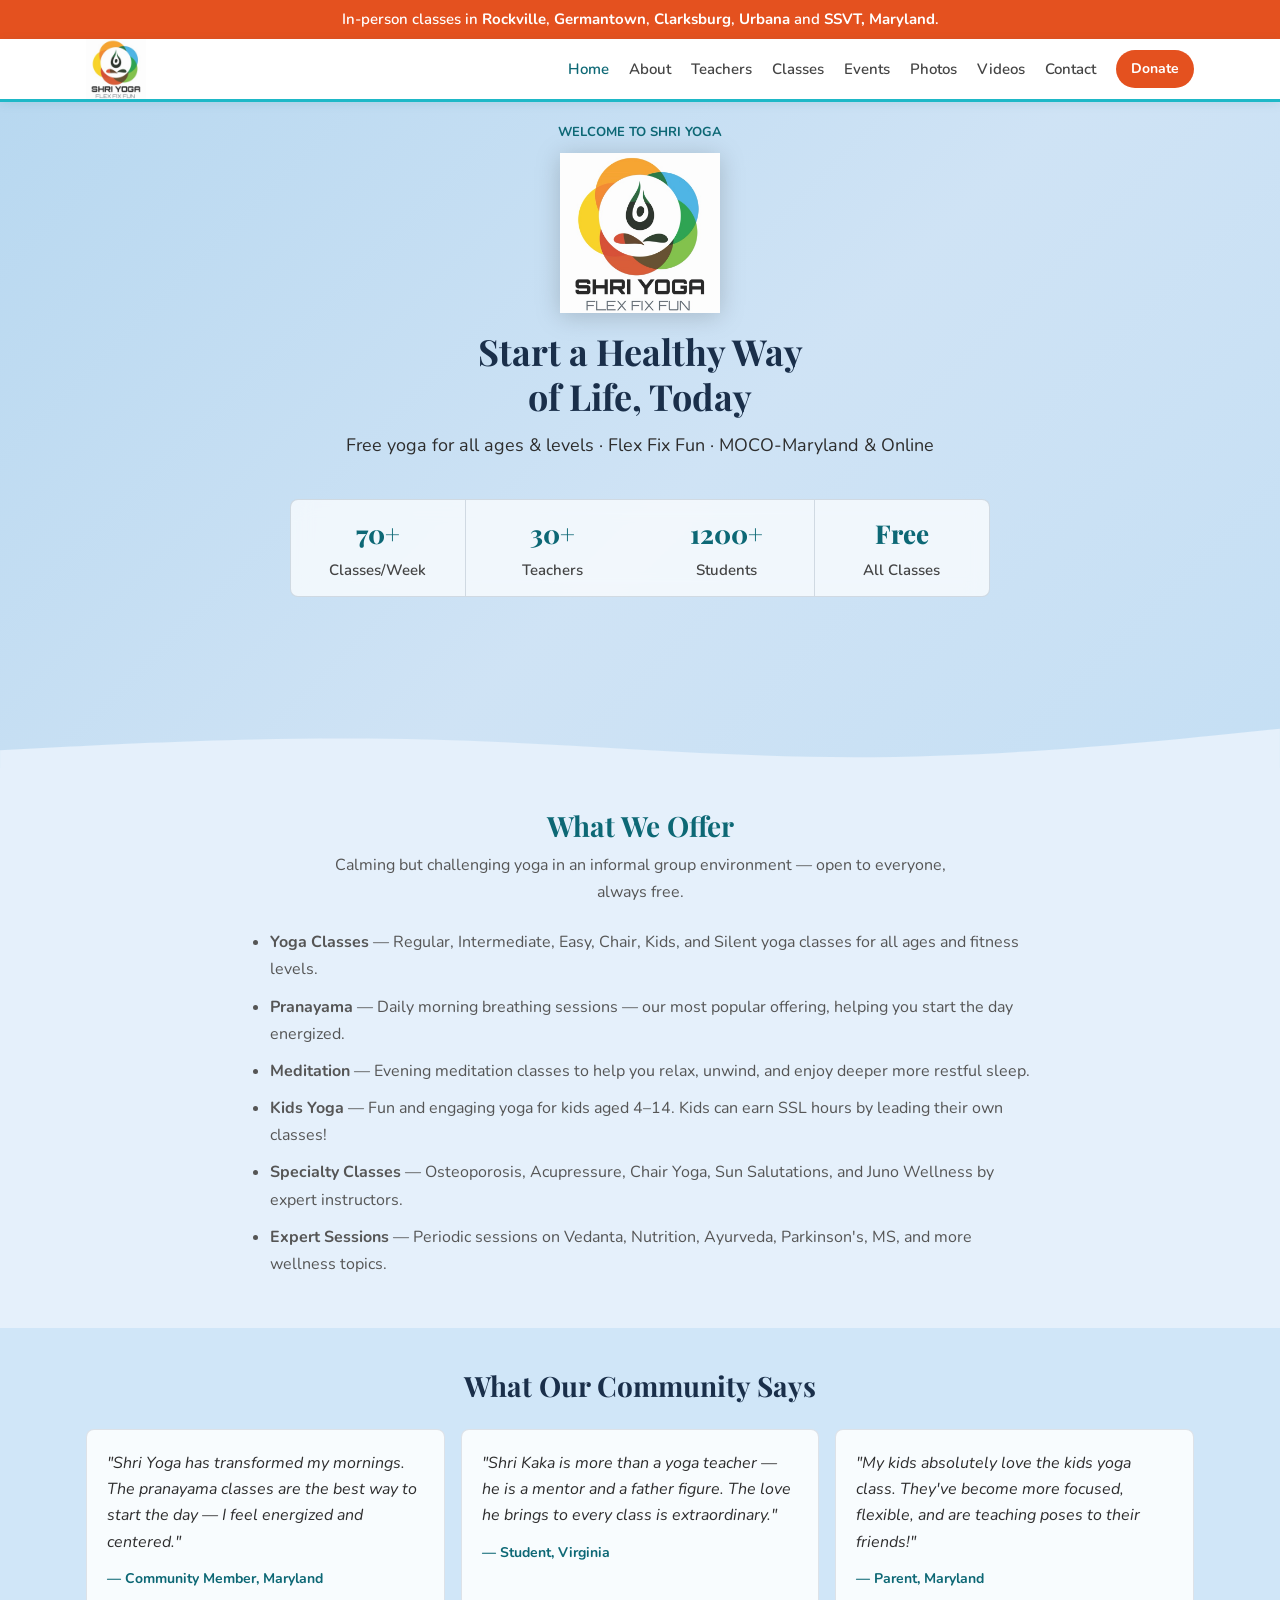
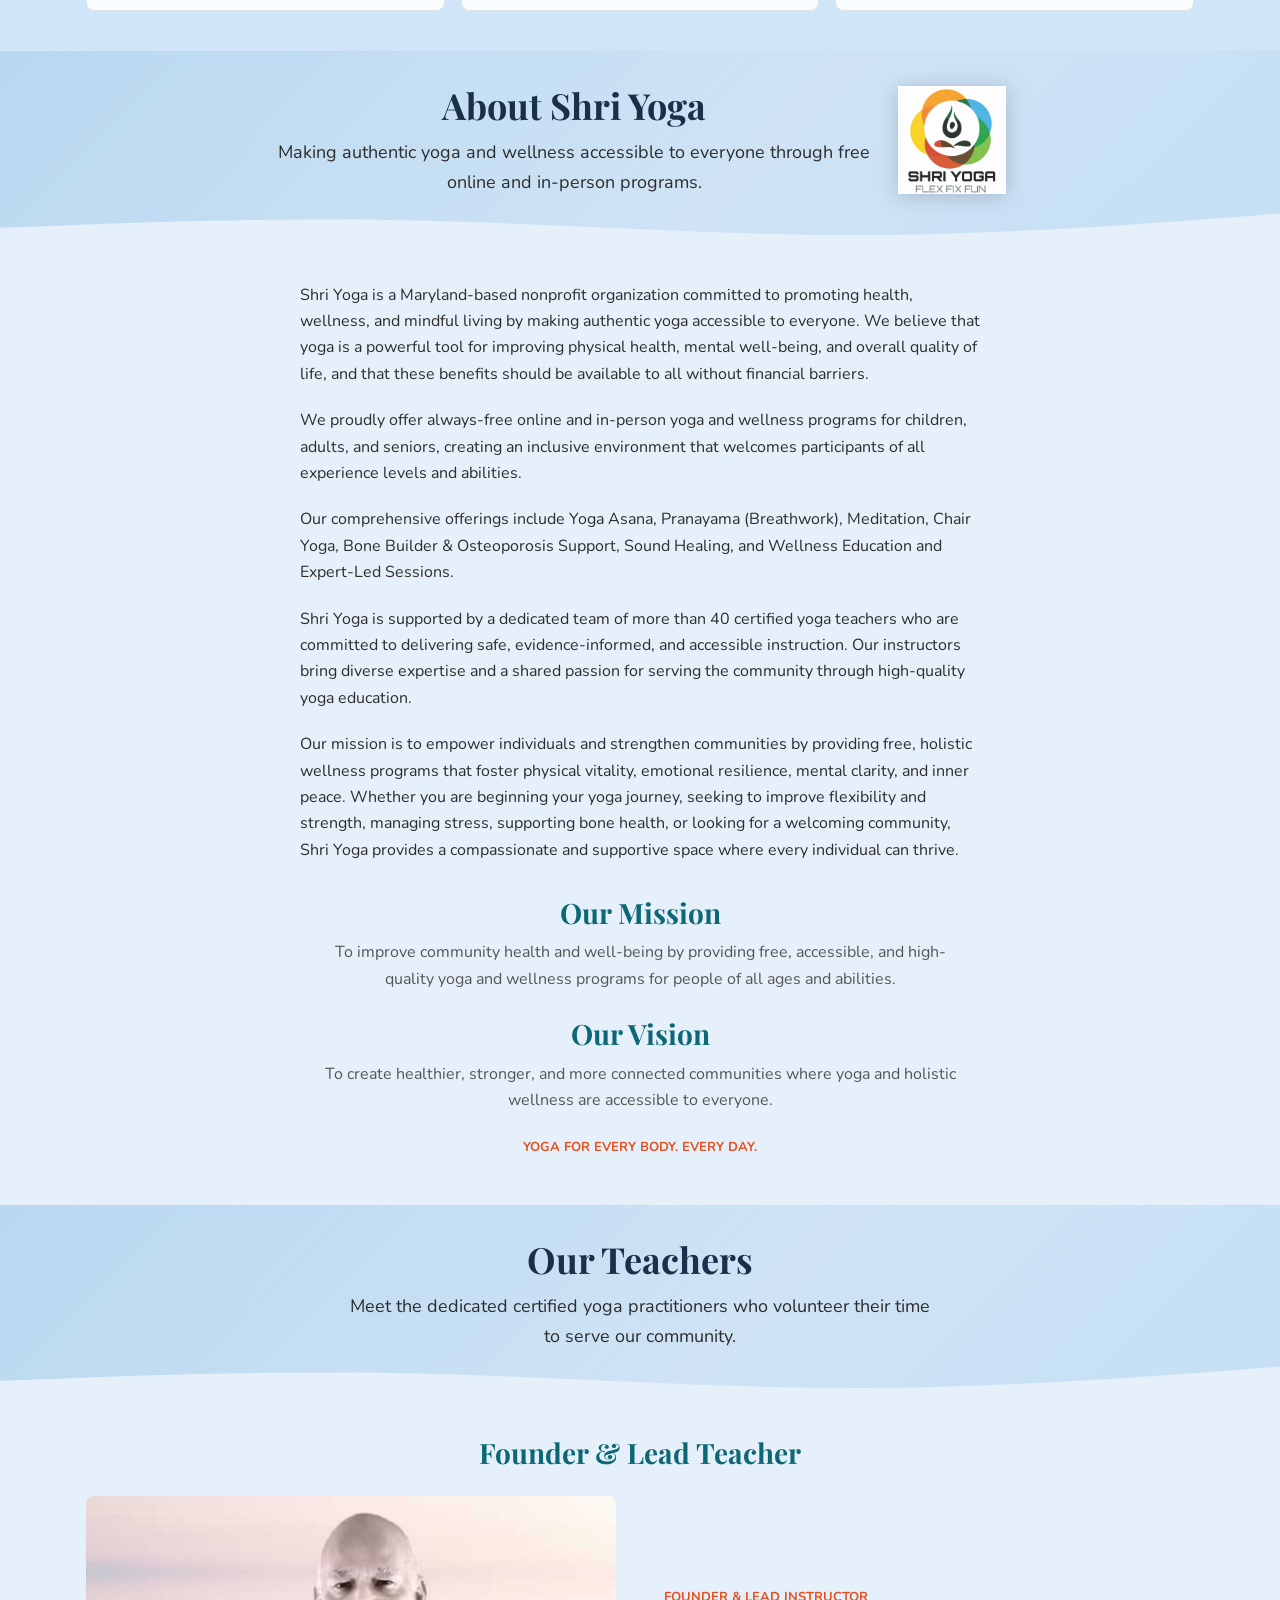
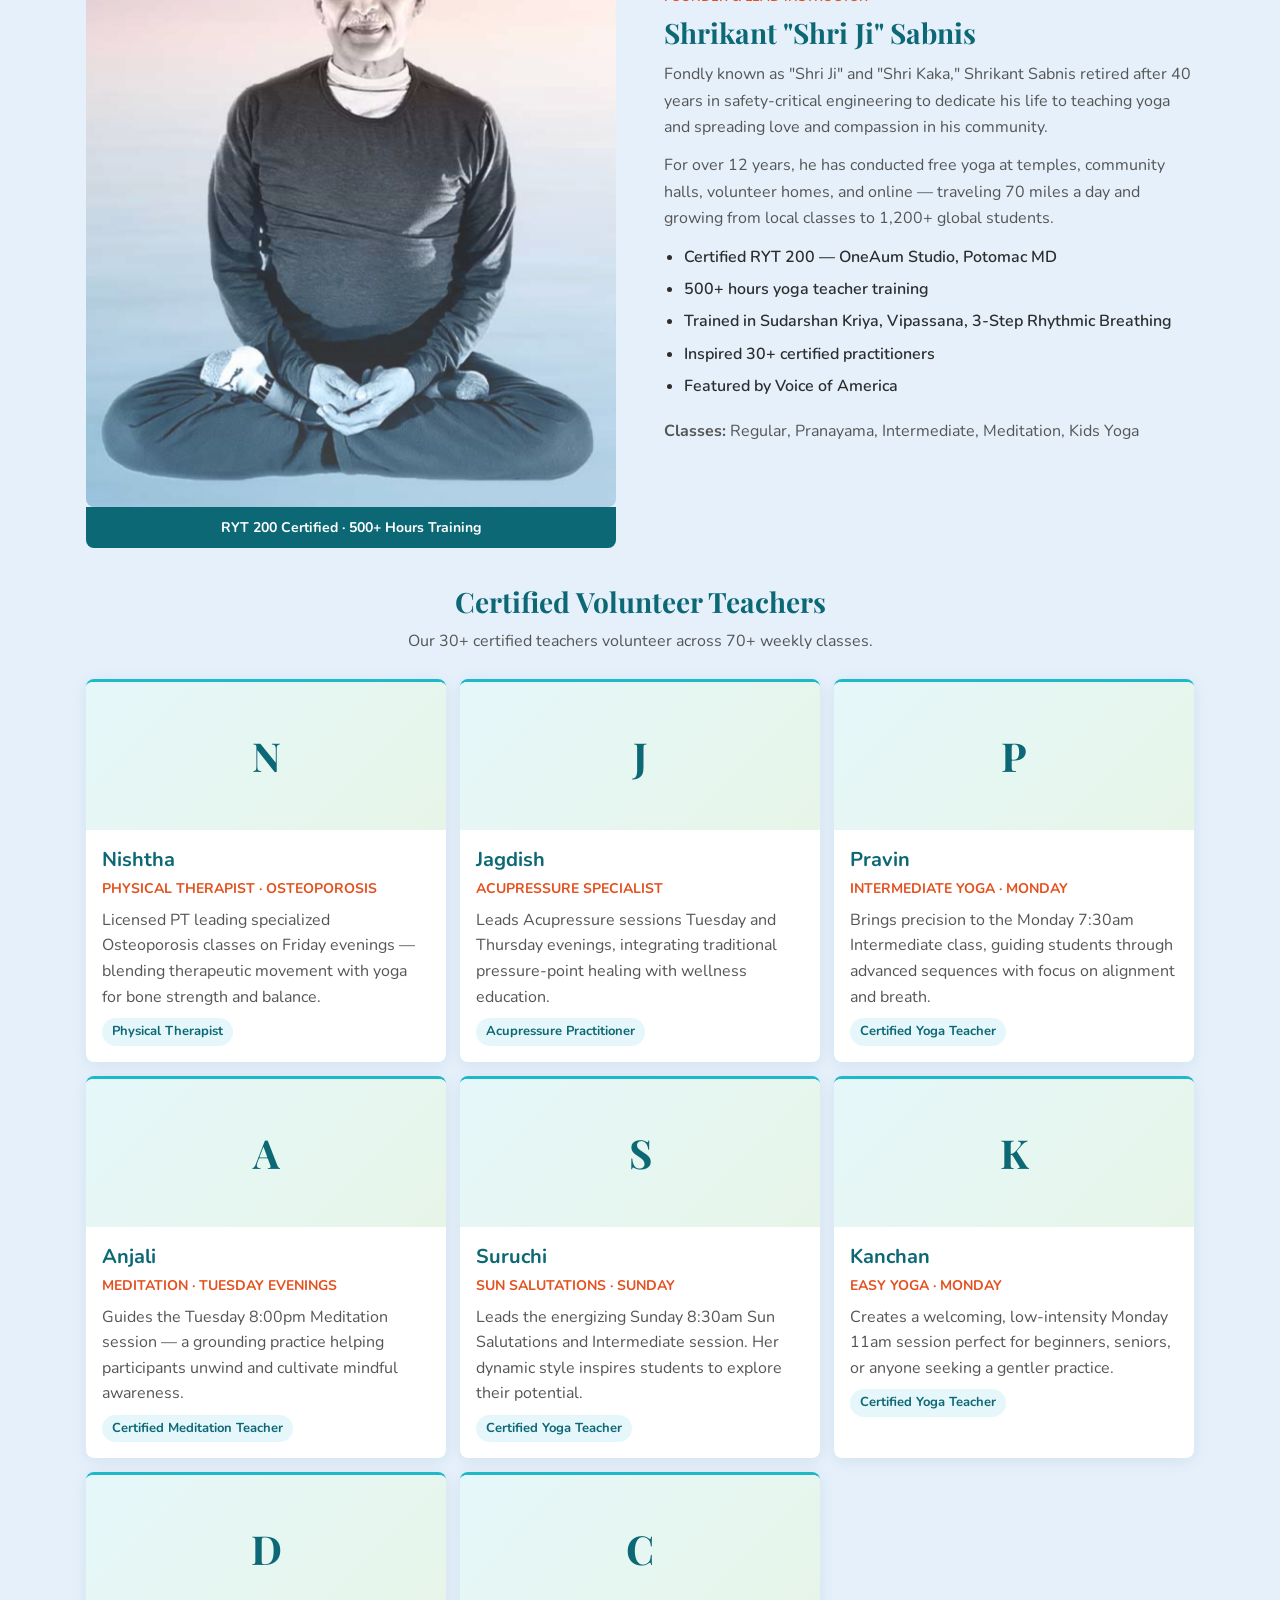
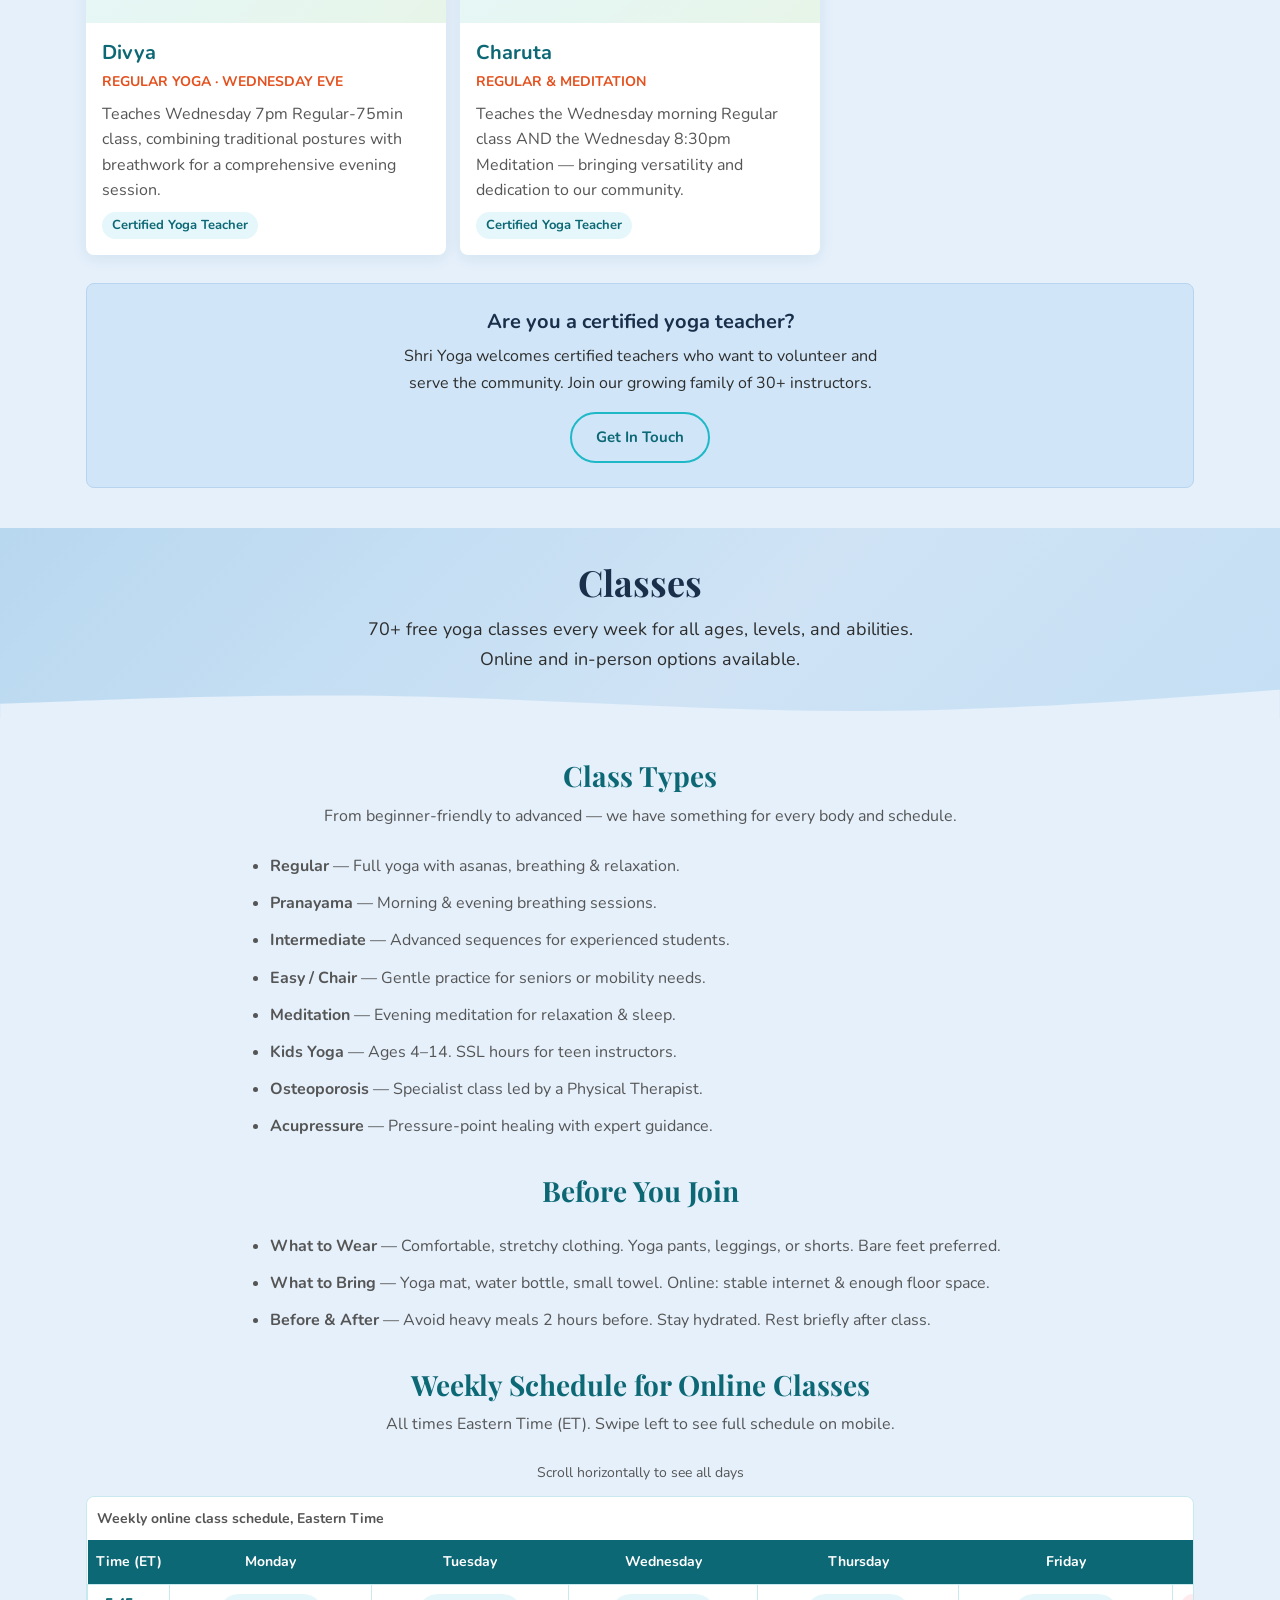
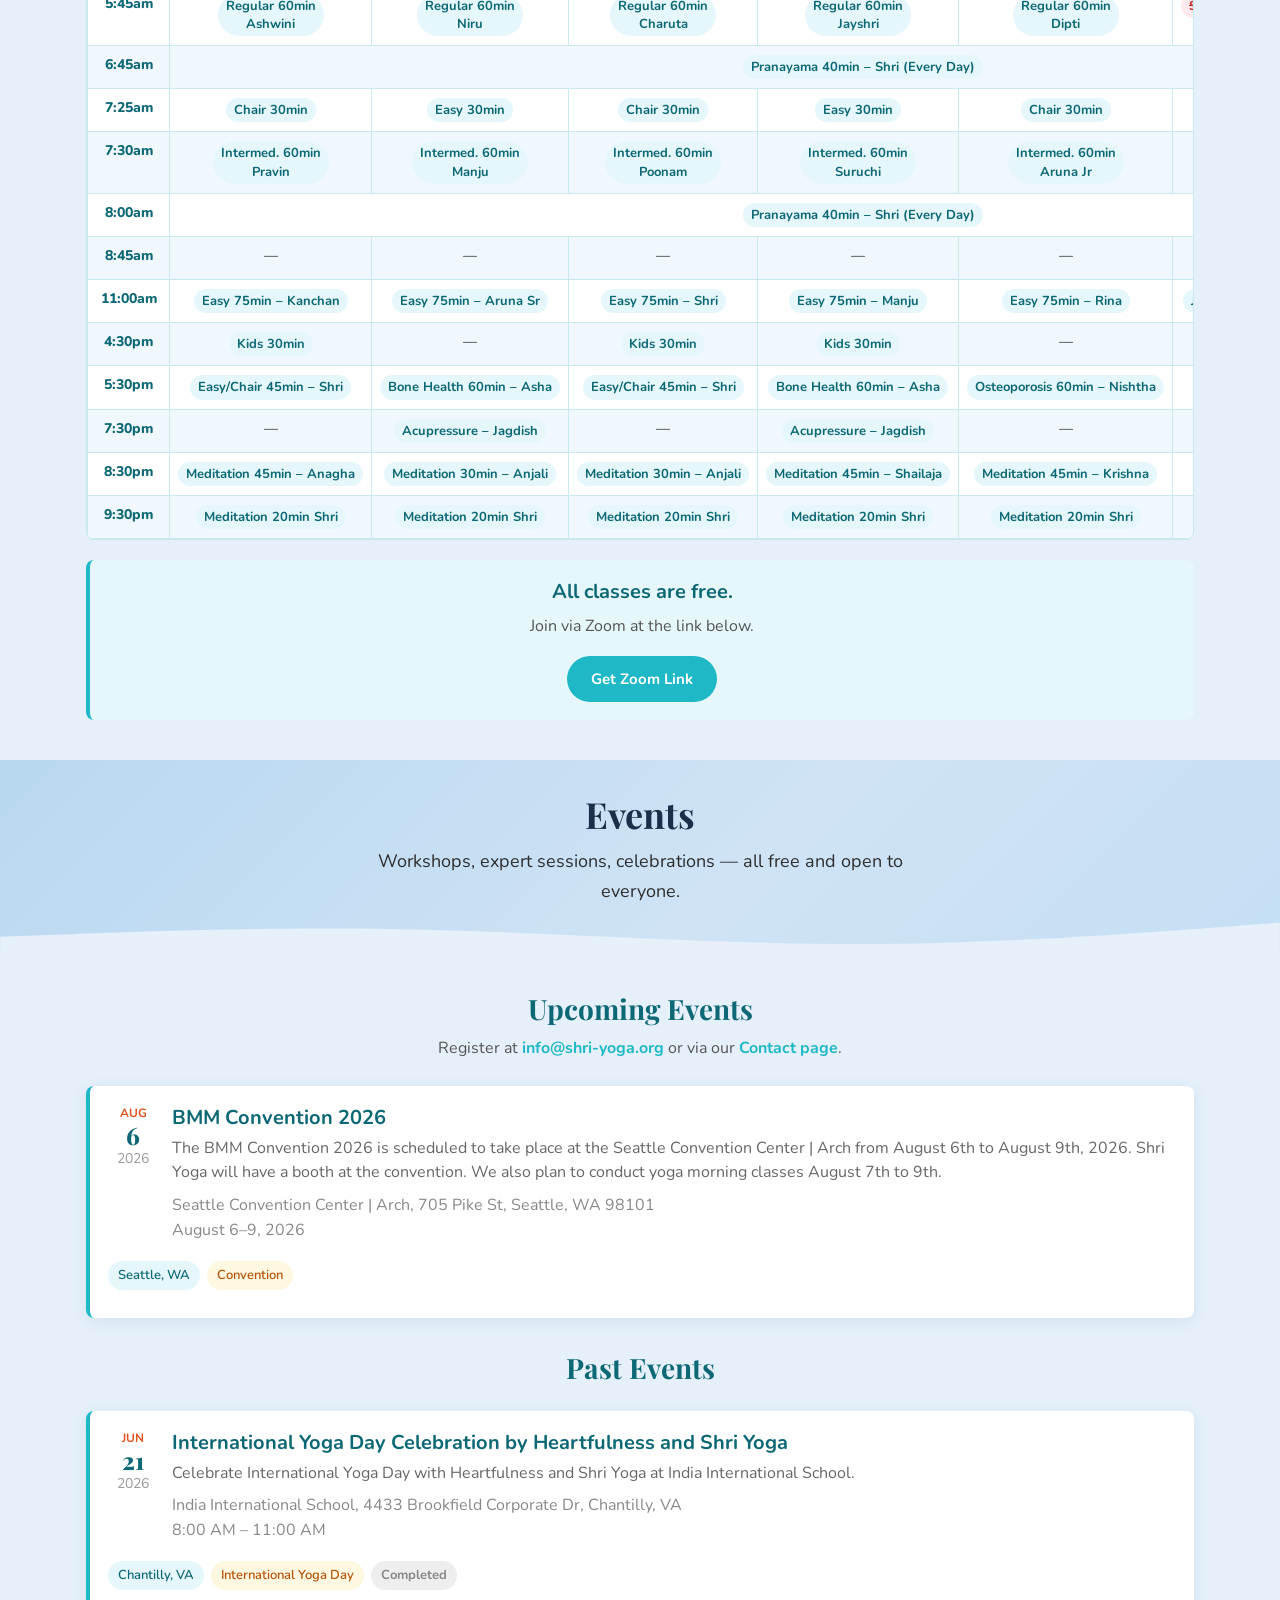
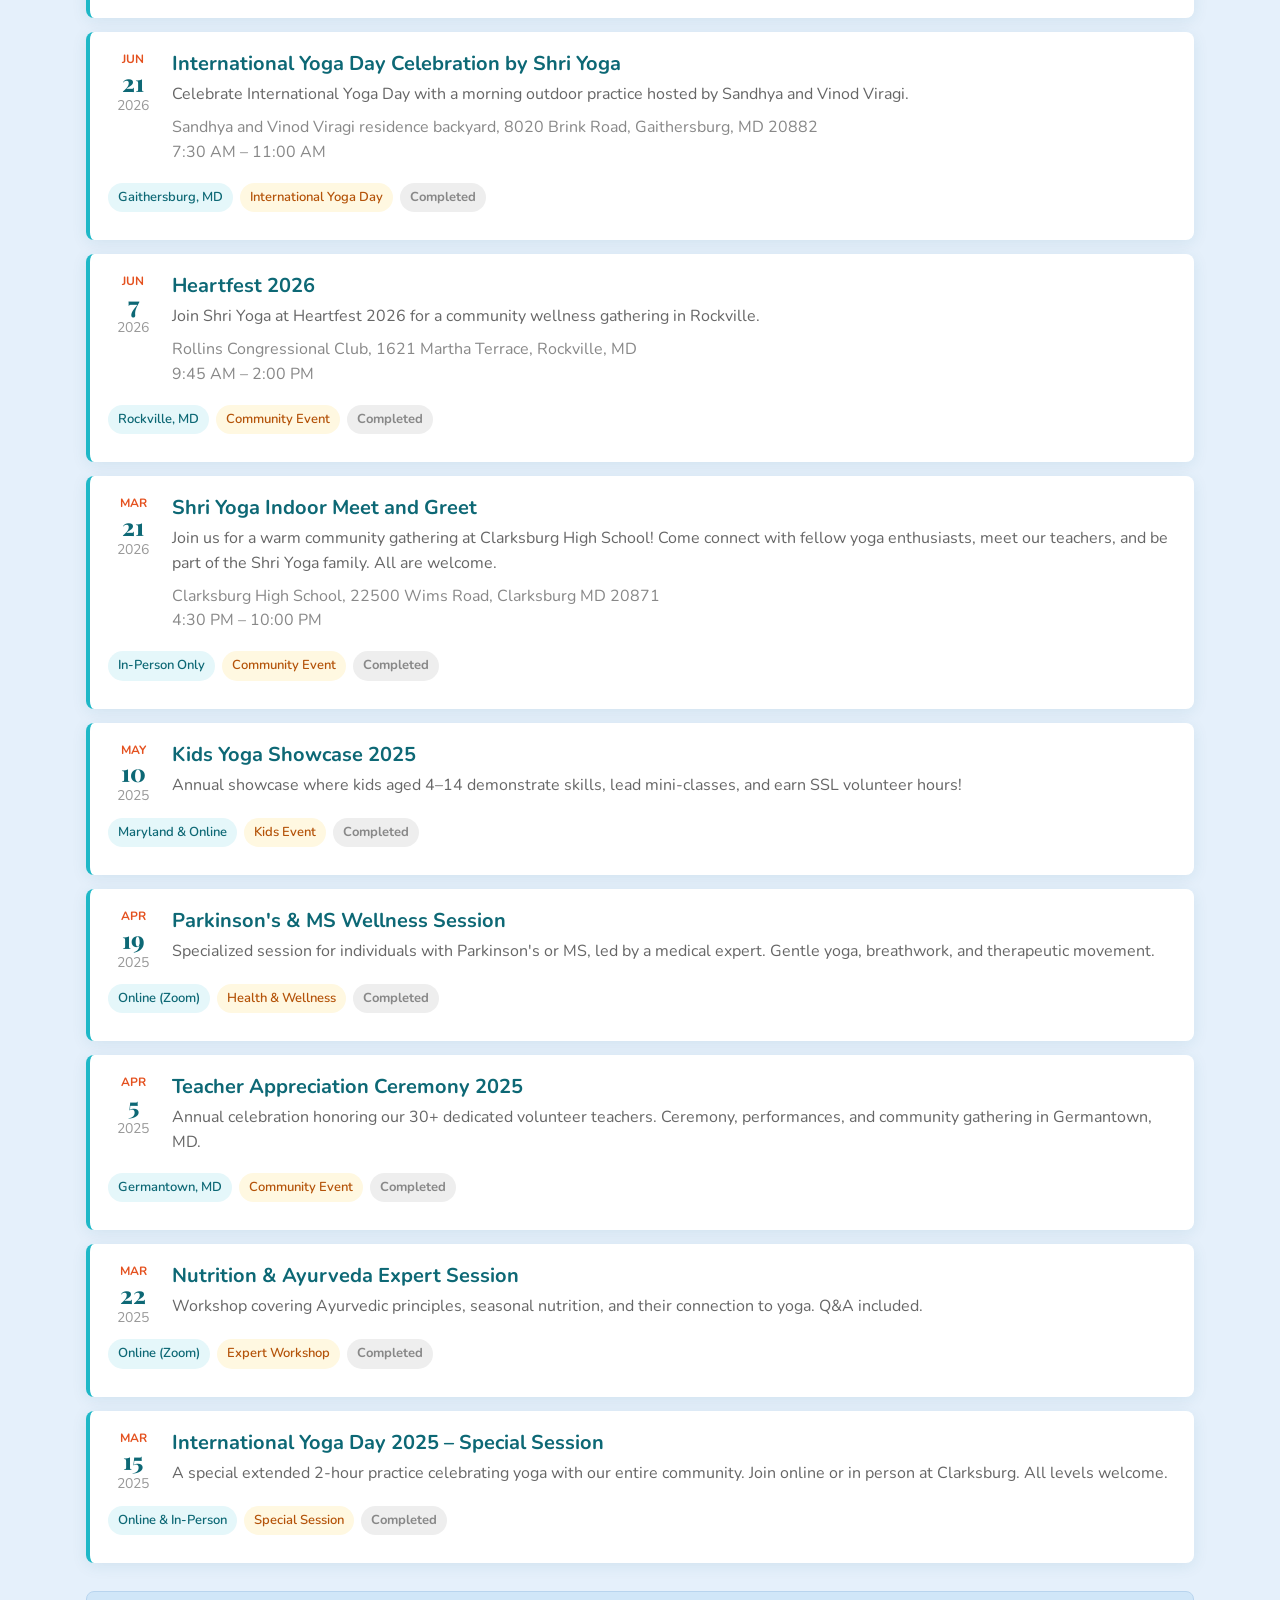
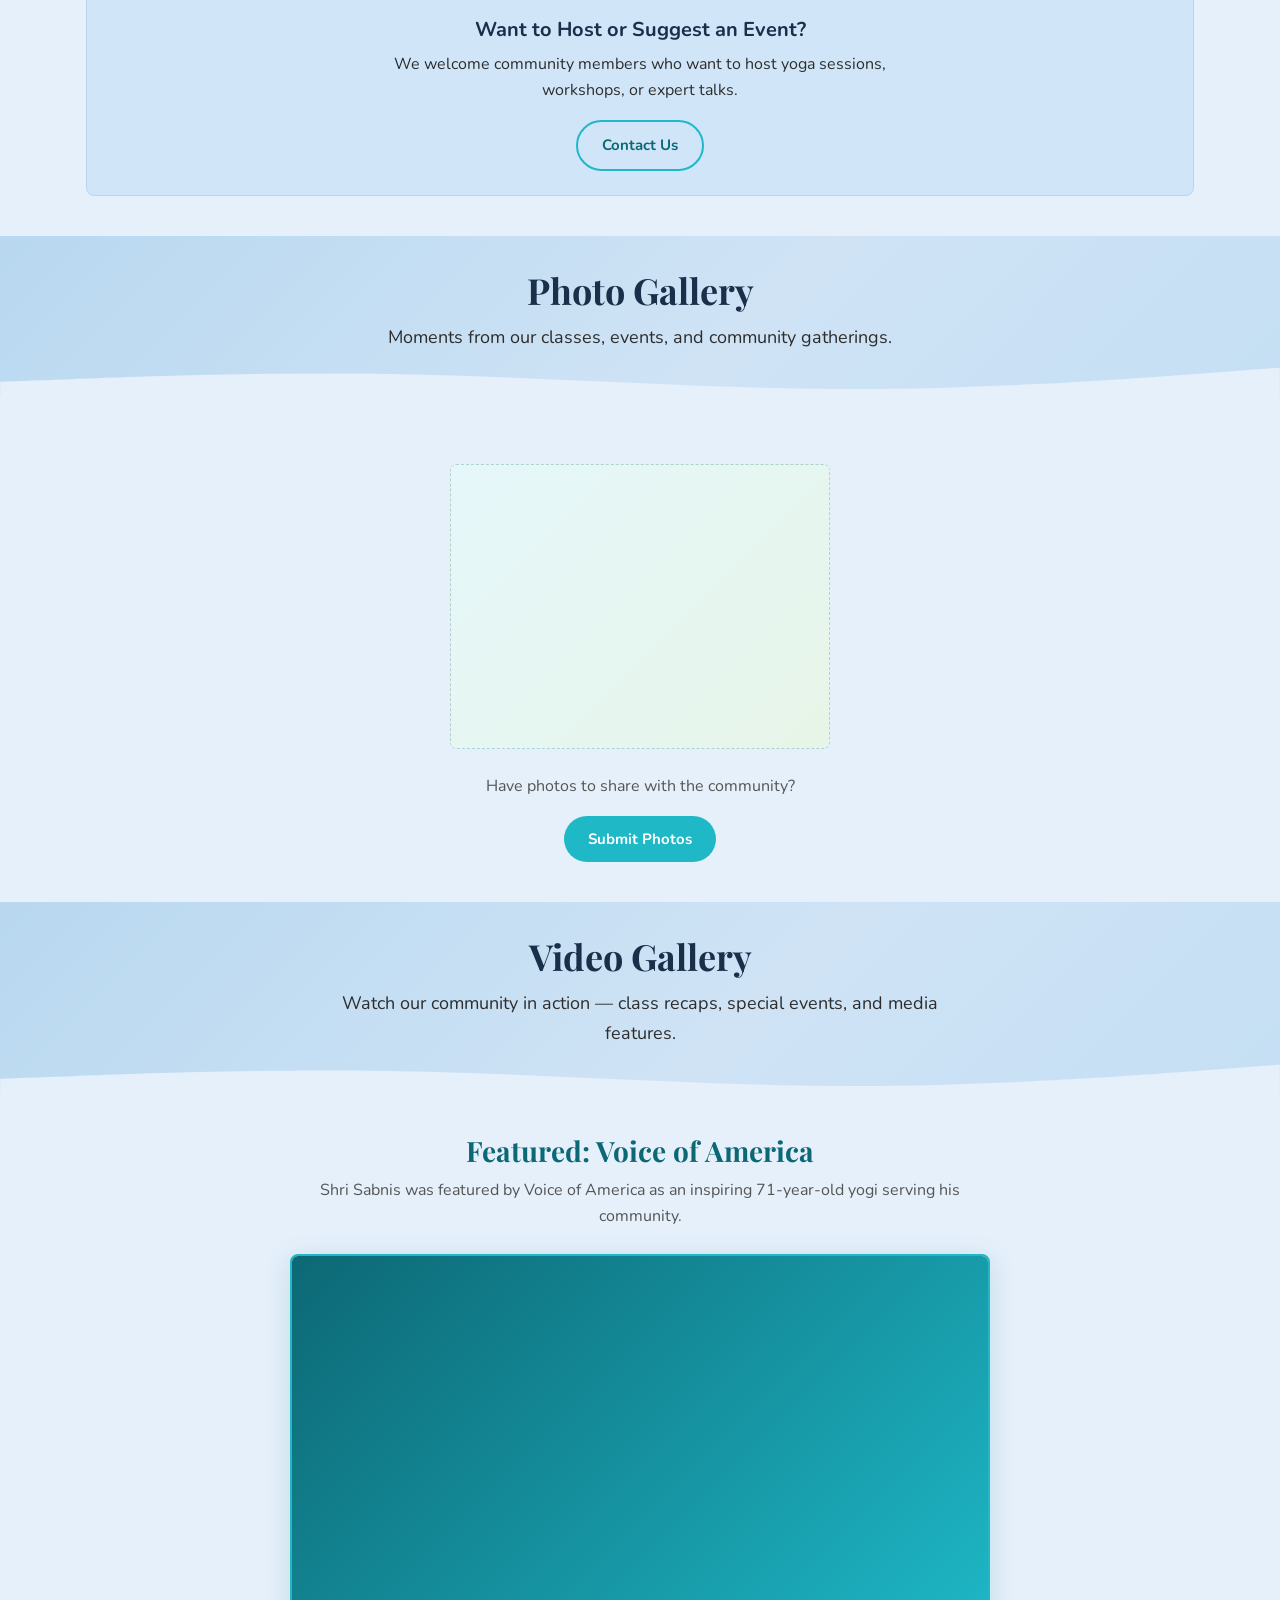
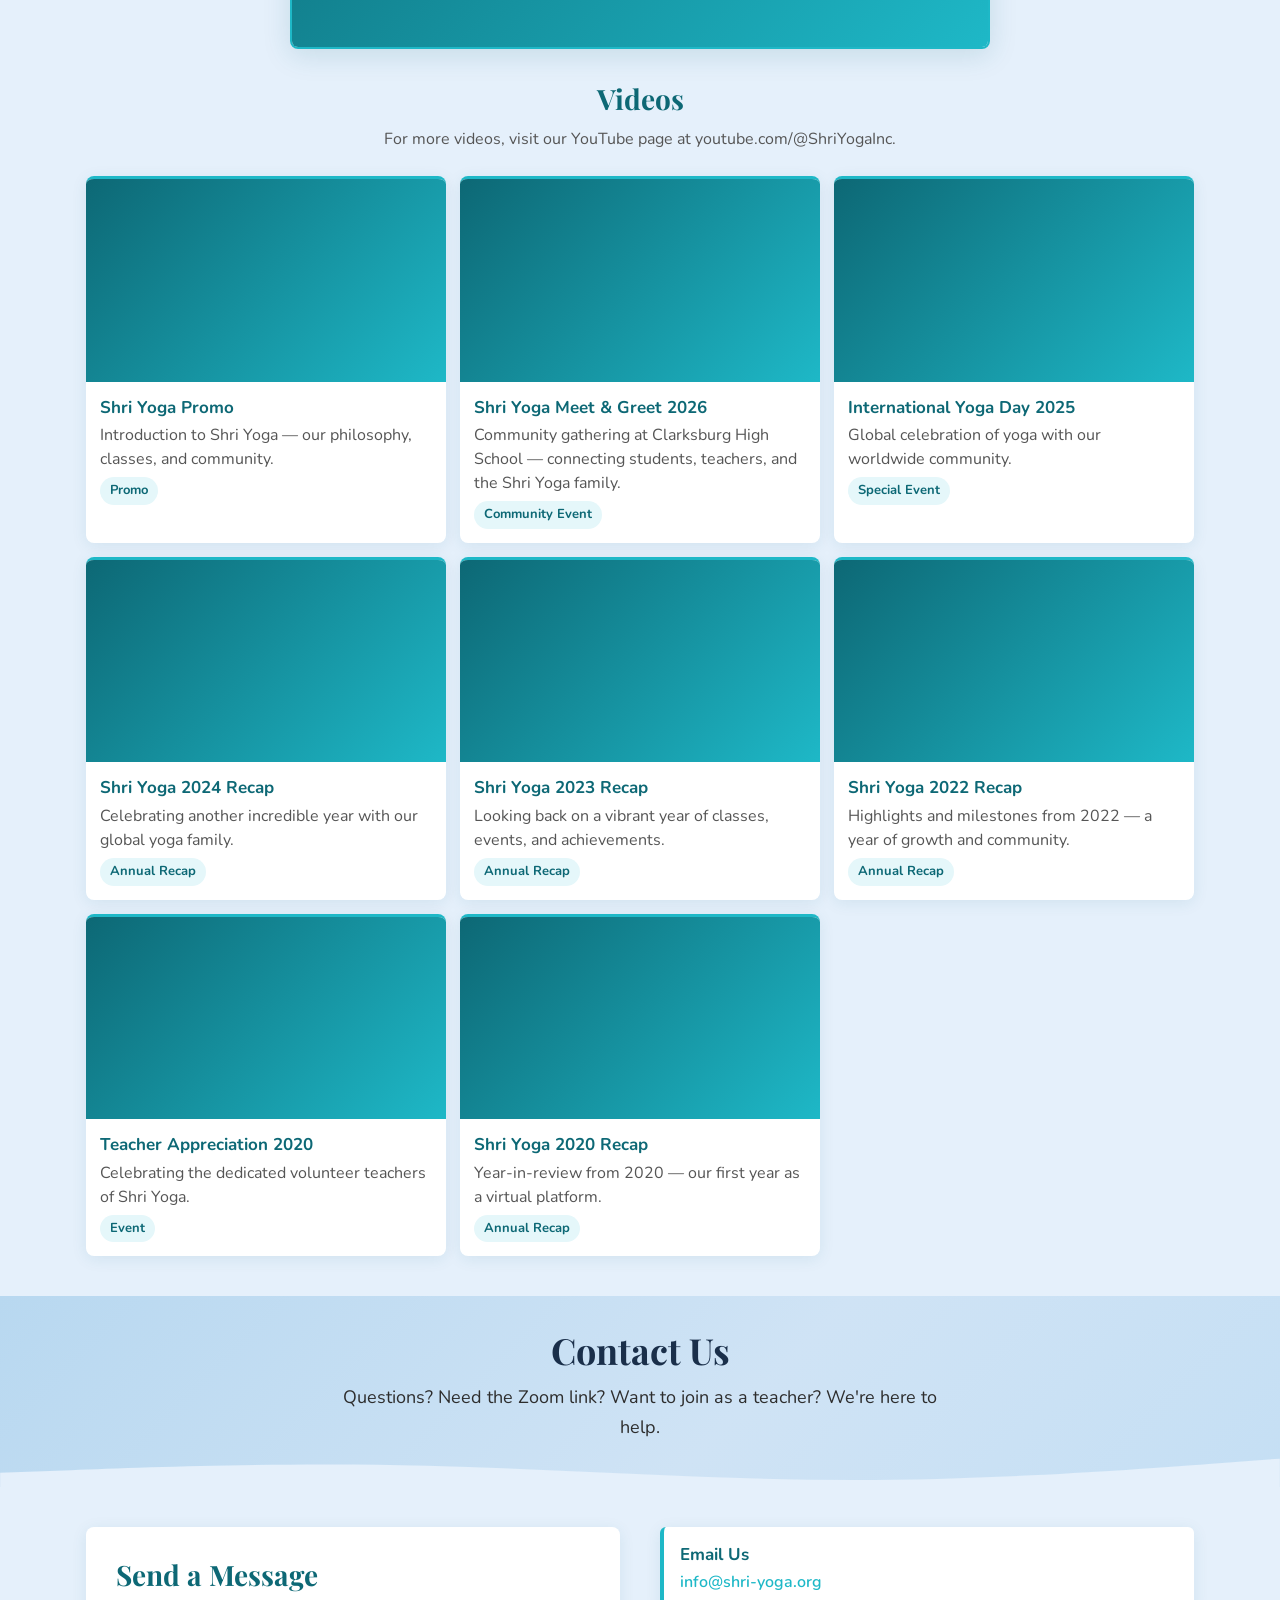
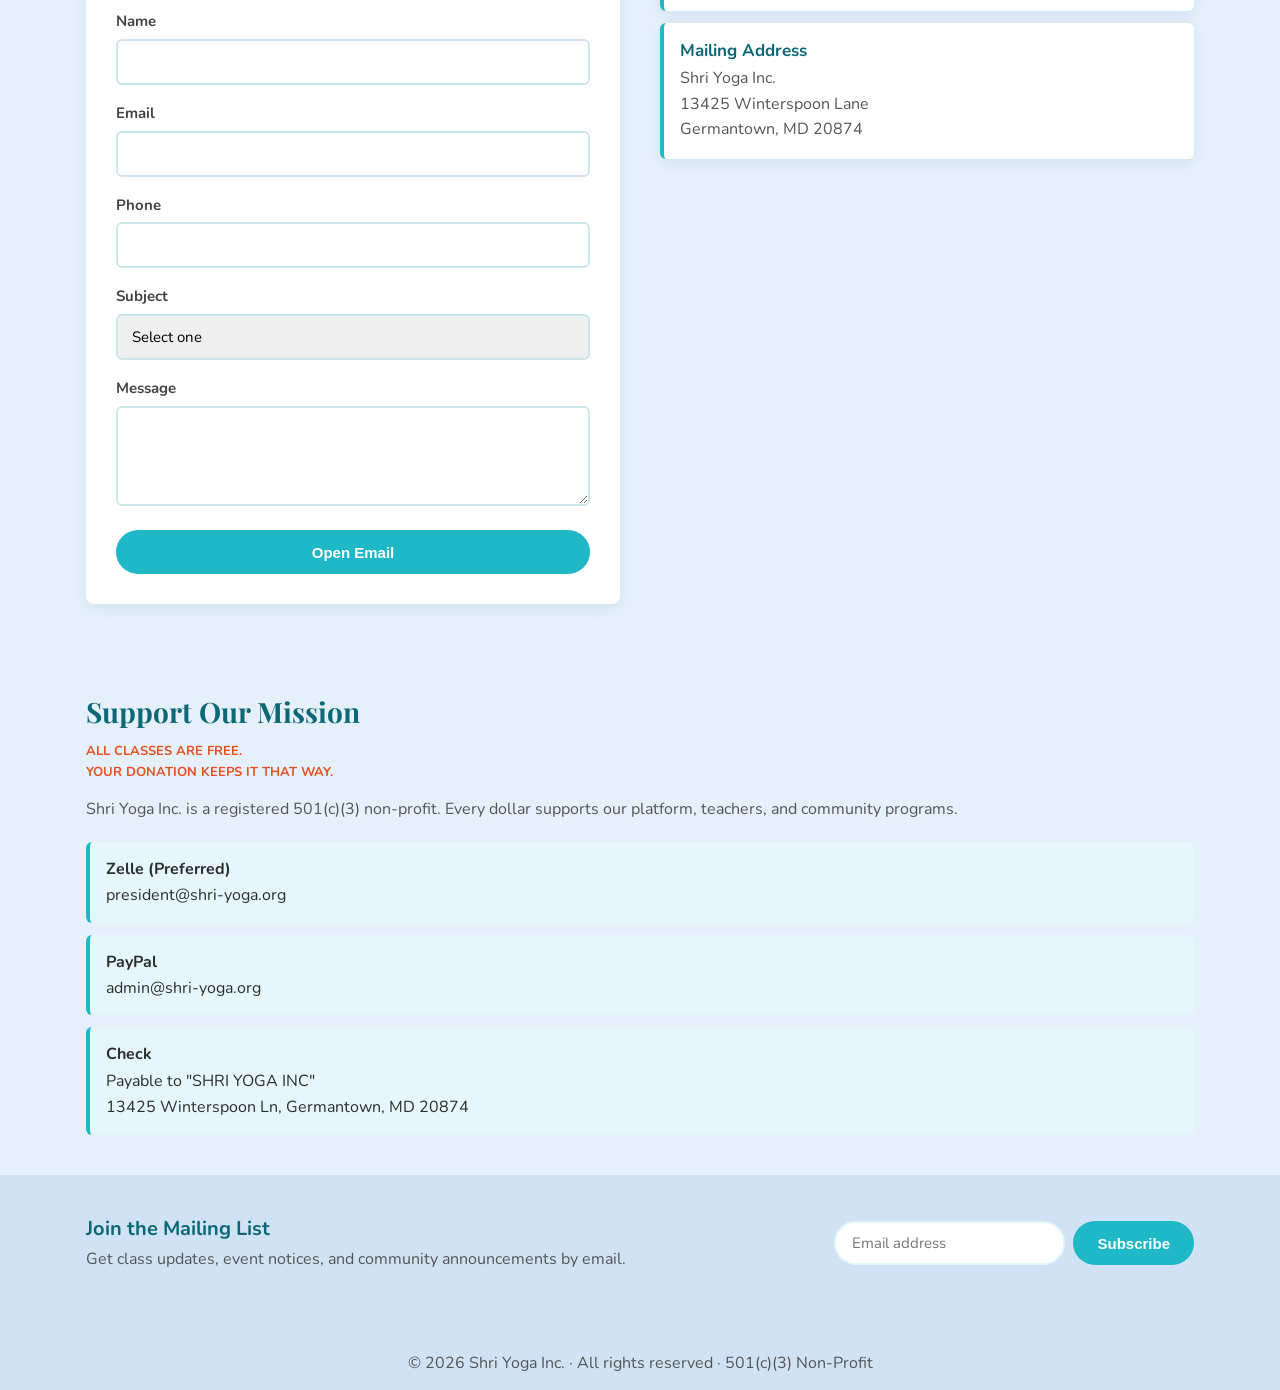
==== commit 267f9872: "about" ====
--- a/index.html
+++ b/index.html
@@ -96,29 +96,20 @@
 <div id="about">
   <div class="page-hero">
     <div class="page-hero-inner">
-      <div class="page-hero-copy"><h1>About Shri Yoga</h1><p>A community-driven non-profit dedicated to making yoga free, accessible, and transformative for everyone.</p></div>
+      <div class="page-hero-copy"><h1>About Shri Yoga</h1><p>Making authentic yoga and wellness accessible to everyone through free online and in-person programs.</p></div>
       <img src="media/images/ShriYogalogo-large.jpg" alt="Shri Yoga" class="page-hero-logo">
     </div>
   </div>
   <section class="section"><div class="container">
-    <div class="section-header"><h2>Our Mission</h2><p>Shri Yoga is a calming but challenging yoga style practiced in an informal group environment — open to everyone, always free.</p></div>
-    <ul class="mission-list">
-      <li><strong>Community First</strong> — All classes free and open to everyone — children to seniors, beginners to advanced — hosted at community spaces and volunteer homes.</li>
-      <li><strong>Accessible to All</strong> — From local Maryland classes to a global virtual platform, we bring yoga to anyone who wants it, wherever they are.</li>
-      <li><strong>Selfless Service</strong> — Driven entirely by volunteer teachers and generous donations — a true community of love, compassion, and shared wellbeing.</li>
-    </ul>
-  </div></section>
-
-  <section class="section"><div class="container">
-    <div class="section-header"><h2>Our Story</h2><p>From local Maryland classes to a global yoga family.</p></div>
     <div class="narrow-content">
-      <div class="timeline">
-        <div class="timeline-item"><div class="timeline-dot"></div><div class="timeline-year">2012</div><h4>Local Classes Begin</h4><p>Shri Ji starts teaching free yoga at local temples, community halls, and volunteer homes, reaching ~300 students in the Maryland tri-state area.</p></div>
-        <div class="timeline-item"><div class="timeline-dot"></div><div class="timeline-year">2020</div><h4>Going Virtual</h4><p>COVID-19 response: Shri Ji forms a 501(c)(3) non-profit and launches a virtual platform — growing from 300 to 1,200+ students in the USA and internationally.</p></div>
-        <div class="timeline-item"><div class="timeline-dot"></div><div class="timeline-year">2021–22</div><h4>Community Grows</h4><p>Platform expands to 70+ weekly classes with 30+ certified volunteer teachers. Kids Yoga, Meditation, Pranayama, and specialty classes added.</p></div>
-        <div class="timeline-item"><div class="timeline-dot"></div><div class="timeline-year">2024</div><h4>In-Person Returns</h4><p>In-person classes resume in Clarksburg and SSVT, Maryland. New Osteoporosis and Acupressure programs launched.</p></div>
-        <div class="timeline-item"><div class="timeline-dot"></div><div class="timeline-year">Today</div><h4>A Global Yoga Family</h4><p>A thriving community of students, teachers, and supporters united by yoga, wellness, and selfless service.</p></div>
-      </div>
+      <p>Shri Yoga is a Maryland-based nonprofit organization committed to promoting health, wellness, and mindful living by making authentic yoga accessible to everyone. We believe that yoga is a powerful tool for improving physical health, mental well-being, and overall quality of life, and that these benefits should be available to all without financial barriers.</p>
+      <p style="margin-top:20px;">We proudly offer always-free online and in-person yoga and wellness programs for children, adults, and seniors, creating an inclusive environment that welcomes participants of all experience levels and abilities.</p>
+      <p style="margin-top:20px;">Our comprehensive offerings include Yoga Asana, Pranayama (Breathwork), Meditation, Chair Yoga, Bone Builder &amp; Osteoporosis Support, Sound Healing, and Wellness Education and Expert-Led Sessions.</p>
+      <p style="margin-top:20px;">Shri Yoga is supported by a dedicated team of more than 40 certified yoga teachers who are committed to delivering safe, evidence-informed, and accessible instruction. Our instructors bring diverse expertise and a shared passion for serving the community through high-quality yoga education.</p>
+      <p style="margin-top:20px;">Our mission is to empower individuals and strengthen communities by providing free, holistic wellness programs that foster physical vitality, emotional resilience, mental clarity, and inner peace. Whether you are beginning your yoga journey, seeking to improve flexibility and strength, managing stress, supporting bone health, or looking for a welcoming community, Shri Yoga provides a compassionate and supportive space where every individual can thrive.</p>
+      <div class="section-header" style="margin-top:32px;"><h2>Our Mission</h2><p>To improve community health and well-being by providing free, accessible, and high-quality yoga and wellness programs for people of all ages and abilities.</p></div>
+      <div class="section-header" style="margin-top:24px;"><h2>Our Vision</h2><p>To create healthier, stronger, and more connected communities where yoga and holistic wellness are accessible to everyone.</p></div>
+      <p class="eyebrow" style="text-align:center;margin-top:24px;">Yoga for Every Body. Every Day.</p>
     </div>
   </div></section>
 </div>
@@ -242,6 +233,20 @@
     <div class="events-full">
       <div class="event-full-card">
         <div class="event-full-layout">
+          <div class="event-full-date"><div class="month">JUN</div><div class="day">21</div><div class="year">2026</div></div>
+          <div class="event-full-info"><h3>International Yoga Day Celebration by Heartfulness and Shri Yoga</h3><p>Celebrate International Yoga Day with Heartfulness and Shri Yoga at India International School.</p><p class="event-detail">India International School, 4433 Brookfield Corporate Dr, Chantilly, VA<br>8:00 AM – 11:00 AM</p></div>
+        </div>
+        <div class="event-meta"><span class="meta-tag tag-location">Chantilly, VA</span><span class="meta-tag tag-type">International Yoga Day</span><span class="past-badge">Completed</span></div>
+      </div>
+      <div class="event-full-card">
+        <div class="event-full-layout">
+          <div class="event-full-date"><div class="month">JUN</div><div class="day">21</div><div class="year">2026</div></div>
+          <div class="event-full-info"><h3>International Yoga Day Celebration by Shri Yoga</h3><p>Celebrate International Yoga Day with a morning outdoor practice hosted by Sandhya and Vinod Viragi.</p><p class="event-detail">Sandhya and Vinod Viragi residence backyard, 8020 Brink Road, Gaithersburg, MD 20882<br>7:30 AM – 11:00 AM</p></div>
+        </div>
+        <div class="event-meta"><span class="meta-tag tag-location">Gaithersburg, MD</span><span class="meta-tag tag-type">International Yoga Day</span><span class="past-badge">Completed</span></div>
+      </div>
+      <div class="event-full-card">
+        <div class="event-full-layout">
           <div class="event-full-date"><div class="month">JUN</div><div class="day">7</div><div class="year">2026</div></div>
           <div class="event-full-info"><h3>Heartfest 2026</h3><p>Join Shri Yoga at Heartfest 2026 for a community wellness gathering in Rockville.</p><p class="event-detail">Rollins Congressional Club, 1621 Martha Terrace, Rockville, MD<br>9:45 AM – 2:00 PM</p></div>
         </div>
@@ -249,20 +254,6 @@
       </div>
       <div class="event-full-card">
         <div class="event-full-layout">
-          <div class="event-full-date"><div class="month">JUN</div><div class="day">21</div><div class="year">2026</div></div>
-          <div class="event-full-info"><h3>International Yoga Day Celebration by Shri Yoga</h3><p>Celebrate International Yoga Day with a morning outdoor practice hosted by Sandhya and Vinod Viragi.</p><p class="event-detail">Sandhya and Vinod Viragi residence backyard, 8020 Brink Road, Gaithersburg, MD 20882<br>7:30 AM – 11:00 AM</p></div>
-        </div>
-        <div class="event-meta"><span class="meta-tag tag-location">Gaithersburg, MD</span><span class="meta-tag tag-type">International Yoga Day</span><span class="past-badge">Completed</span></div>
-      </div>
-      <div class="event-full-card">
-        <div class="event-full-layout">
-          <div class="event-full-date"><div class="month">JUN</div><div class="day">21</div><div class="year">2026</div></div>
-          <div class="event-full-info"><h3>International Yoga Day Celebration by Heartfulness and Shri Yoga</h3><p>Celebrate International Yoga Day with Heartfulness and Shri Yoga at India International School.</p><p class="event-detail">India International School, 4433 Brookfield Corporate Dr, Chantilly, VA<br>8:00 AM – 11:00 AM</p></div>
-        </div>
-        <div class="event-meta"><span class="meta-tag tag-location">Chantilly, VA</span><span class="meta-tag tag-type">International Yoga Day</span><span class="past-badge">Completed</span></div>
-      </div>
-      <div class="event-full-card">
-        <div class="event-full-layout">
           <div class="event-full-date"><div class="month">MAR</div><div class="day">21</div><div class="year">2026</div></div>
           <div class="event-full-info"><h3>Shri Yoga Indoor Meet and Greet</h3><p>Join us for a warm community gathering at Clarksburg High School! Come connect with fellow yoga enthusiasts, meet our teachers, and be part of the Shri Yoga family. All are welcome.</p><p class="event-detail">Clarksburg High School, 22500 Wims Road, Clarksburg MD 20871<br>4:30 PM – 10:00 PM</p></div>
         </div>
@@ -270,54 +261,38 @@
       </div>
       <div class="event-full-card">
         <div class="event-full-layout">
+          <div class="event-full-date"><div class="month">MAY</div><div class="day">10</div><div class="year">2025</div></div>
+          <div class="event-full-info"><h3>Kids Yoga Showcase 2025</h3><p>Annual showcase where kids aged 4–14 demonstrate skills, lead mini-classes, and earn SSL volunteer hours!</p></div>
+        </div>
+        <div class="event-meta"><span class="meta-tag tag-location">Maryland &amp; Online</span><span class="meta-tag tag-type">Kids Event</span><span class="past-badge">Completed</span></div>
+      </div>
+      <div class="event-full-card">
+        <div class="event-full-layout">
+          <div class="event-full-date"><div class="month">APR</div><div class="day">19</div><div class="year">2025</div></div>
+          <div class="event-full-info"><h3>Parkinson's &amp; MS Wellness Session</h3><p>Specialized session for individuals with Parkinson's or MS, led by a medical expert. Gentle yoga, breathwork, and therapeutic movement.</p></div>
+        </div>
+        <div class="event-meta"><span class="meta-tag tag-location">Online (Zoom)</span><span class="meta-tag tag-type">Health &amp; Wellness</span><span class="past-badge">Completed</span></div>
+      </div>
+      <div class="event-full-card">
+        <div class="event-full-layout">
+          <div class="event-full-date"><div class="month">APR</div><div class="day">5</div><div class="year">2025</div></div>
+          <div class="event-full-info"><h3>Teacher Appreciation Ceremony 2025</h3><p>Annual celebration honoring our 30+ dedicated volunteer teachers. Ceremony, performances, and community gathering in Germantown, MD.</p></div>
+        </div>
+        <div class="event-meta"><span class="meta-tag tag-location">Germantown, MD</span><span class="meta-tag tag-type">Community Event</span><span class="past-badge">Completed</span></div>
+      </div>
+      <div class="event-full-card">
+        <div class="event-full-layout">
+          <div class="event-full-date"><div class="month">MAR</div><div class="day">22</div><div class="year">2025</div></div>
+          <div class="event-full-info"><h3>Nutrition &amp; Ayurveda Expert Session</h3><p>Workshop covering Ayurvedic principles, seasonal nutrition, and their connection to yoga. Q&amp;A included.</p></div>
+        </div>
+        <div class="event-meta"><span class="meta-tag tag-location">Online (Zoom)</span><span class="meta-tag tag-type">Expert Workshop</span><span class="past-badge">Completed</span></div>
+      </div>
+      <div class="event-full-card">
+        <div class="event-full-layout">
           <div class="event-full-date"><div class="month">MAR</div><div class="day">15</div><div class="year">2025</div></div>
           <div class="event-full-info"><h3>International Yoga Day 2025 – Special Session</h3><p>A special extended 2-hour practice celebrating yoga with our entire community. Join online or in person at Clarksburg. All levels welcome.</p></div>
         </div>
         <div class="event-meta"><span class="meta-tag tag-location">Online &amp; In-Person</span><span class="meta-tag tag-type">Special Session</span><span class="past-badge">Completed</span></div>
-      </div>
-      <div class="event-full-card">
-        <div class="event-full-layout">
-          <div class="event-full-date"><div class="month">MAR</div><div class="day">22</div><div class="year">2025</div></div>
-          <div class="event-full-info"><h3>Nutrition &amp; Ayurveda Expert Session</h3><p>Workshop covering Ayurvedic principles, seasonal nutrition, and their connection to yoga. Q&amp;A included.</p></div>
-        </div>
-        <div class="event-meta"><span class="meta-tag tag-location">Online (Zoom)</span><span class="meta-tag tag-type">Expert Workshop</span><span class="past-badge">Completed</span></div>
-      </div>
-      <div class="event-full-card">
-        <div class="event-full-layout">
-          <div class="event-full-date"><div class="month">APR</div><div class="day">5</div><div class="year">2025</div></div>
-          <div class="event-full-info"><h3>Teacher Appreciation Ceremony 2025</h3><p>Annual celebration honoring our 30+ dedicated volunteer teachers. Ceremony, performances, and community gathering in Germantown, MD.</p></div>
-        </div>
-        <div class="event-meta"><span class="meta-tag tag-location">Germantown, MD</span><span class="meta-tag tag-type">Community Event</span><span class="past-badge">Completed</span></div>
-      </div>
-      <div class="event-full-card">
-        <div class="event-full-layout">
-          <div class="event-full-date"><div class="month">APR</div><div class="day">19</div><div class="year">2025</div></div>
-          <div class="event-full-info"><h3>Parkinson's &amp; MS Wellness Session</h3><p>Specialized session for individuals with Parkinson's or MS, led by a medical expert. Gentle yoga, breathwork, and therapeutic movement.</p></div>
-        </div>
-        <div class="event-meta"><span class="meta-tag tag-location">Online (Zoom)</span><span class="meta-tag tag-type">Health &amp; Wellness</span><span class="past-badge">Completed</span></div>
-      </div>
-      <div class="event-full-card">
-        <div class="event-full-layout">
-          <div class="event-full-date"><div class="month">MAY</div><div class="day">10</div><div class="year">2025</div></div>
-          <div class="event-full-info"><h3>Kids Yoga Showcase 2025</h3><p>Annual showcase where kids aged 4–14 demonstrate skills, lead mini-classes, and earn SSL volunteer hours!</p></div>
-        </div>
-        <div class="event-meta"><span class="meta-tag tag-location">Maryland &amp; Online</span><span class="meta-tag tag-type">Kids Event</span><span class="past-badge">Completed</span></div>
-      </div>
-      <div class="event-full-card">
-        <div class="event-full-layout">
-          <div class="event-full-date"><div class="month">JUN</div><div class="day">21</div><div class="year">2024</div></div>
-          <div class="event-full-info"><h3>International Yoga Day 2024</h3><p>Global celebration with hundreds joining from the USA and internationally.</p></div>
-        </div>
-        <div class="event-meta"><span class="meta-tag tag-location">Online</span><span class="past-badge">Completed</span></div>
-        <a href="#videos" class="btn btn-sm btn-blue">Watch Recap</a>
-      </div>
-      <div class="event-full-card">
-        <div class="event-full-layout">
-          <div class="event-full-date"><div class="month">DEC</div><div class="day">15</div><div class="year">2024</div></div>
-          <div class="event-full-info"><h3>Shri Yoga 2024 Annual Recap &amp; Celebration</h3><p>Celebrating the year's achievements and honoring our teachers.</p></div>
-        </div>
-        <div class="event-meta"><span class="meta-tag tag-location">Germantown, MD</span><span class="past-badge">Completed</span></div>
-        <a href="#videos" class="btn btn-sm btn-blue">Watch Recap</a>
       </div>
     </div>
     <div class="cta-box">
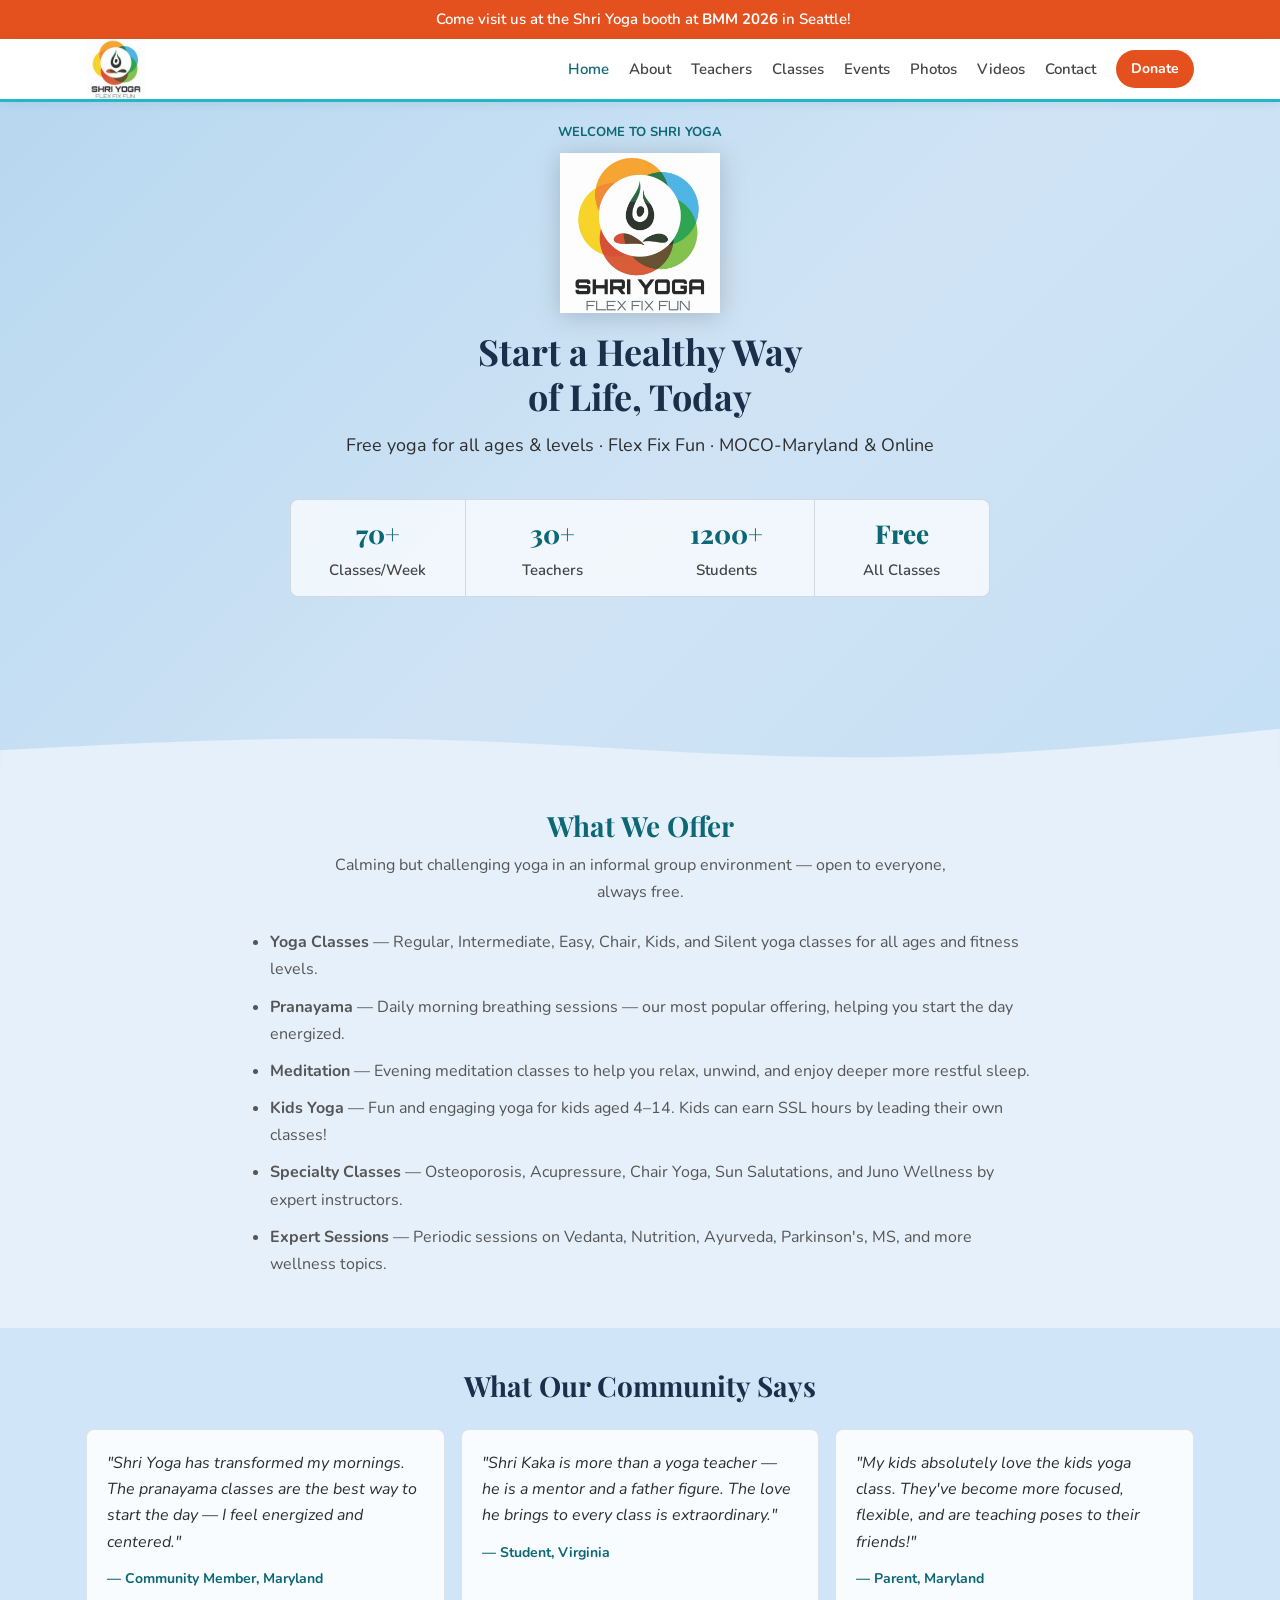
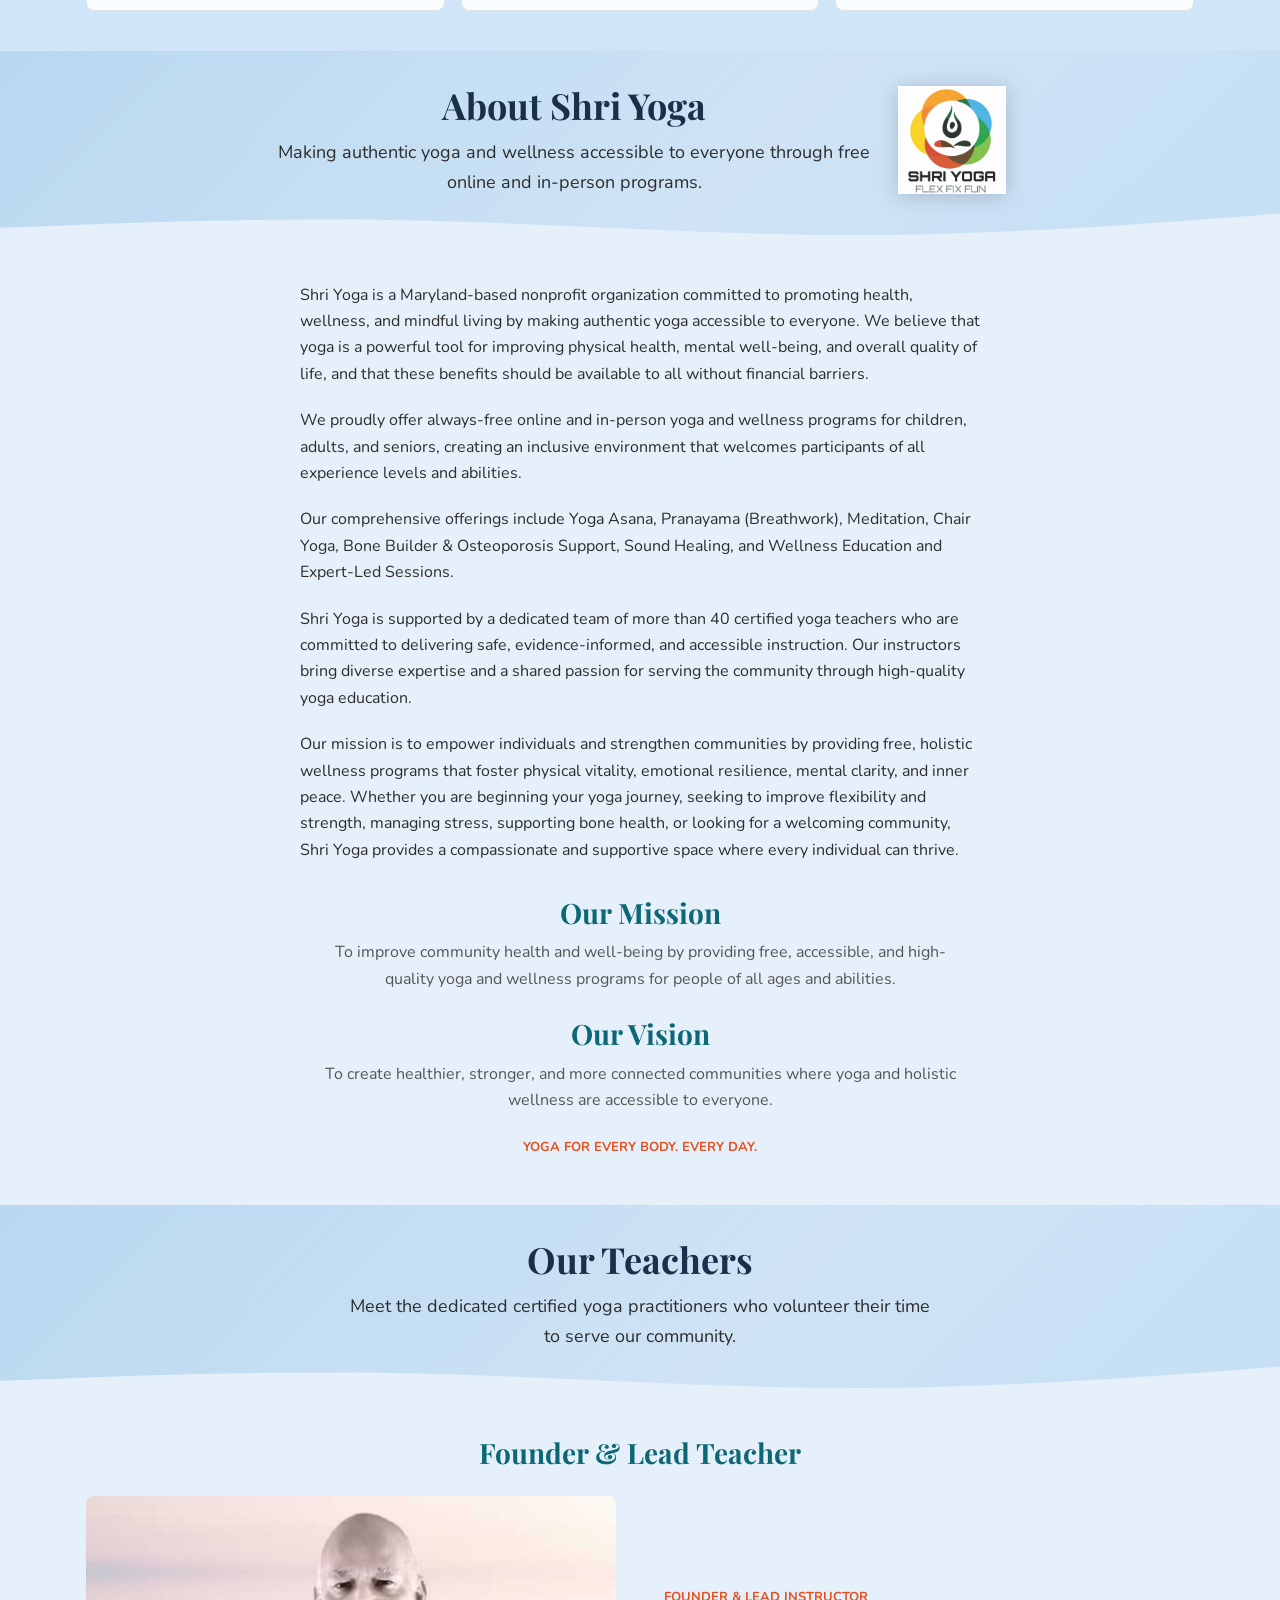
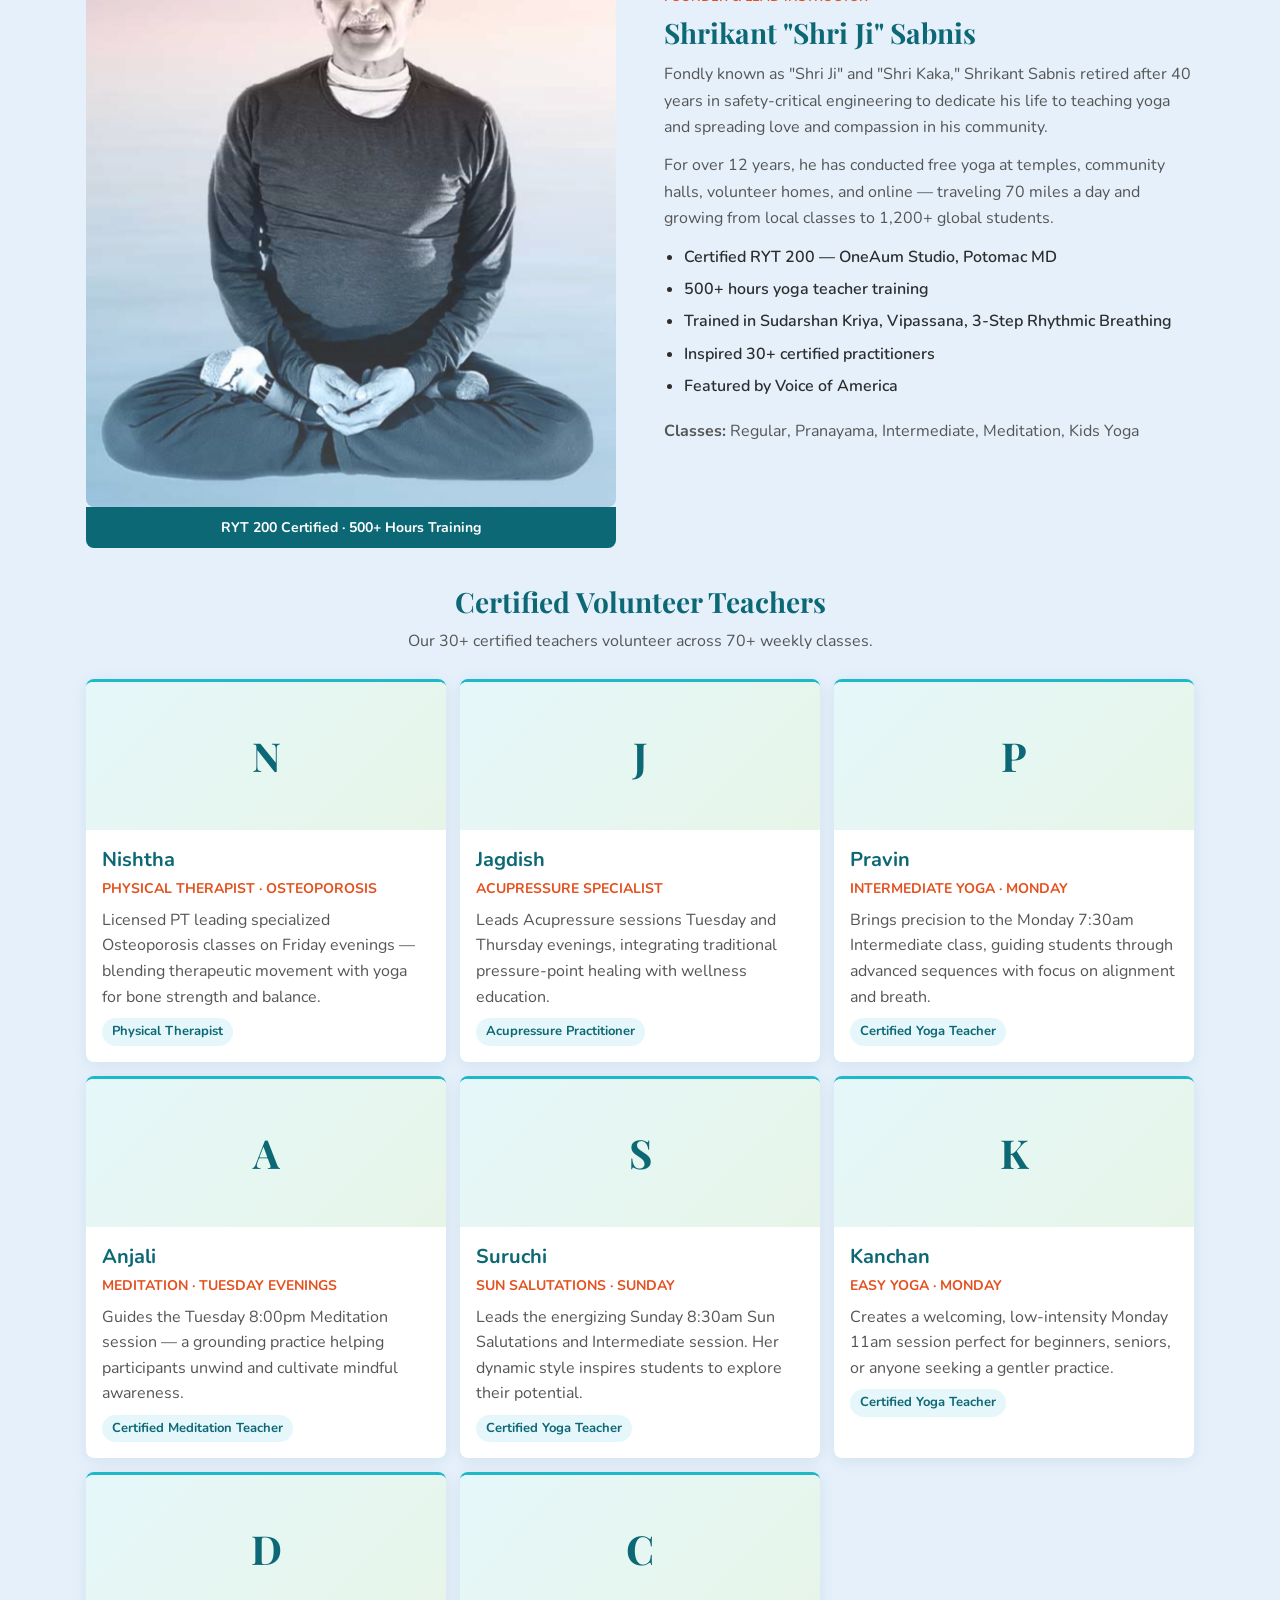
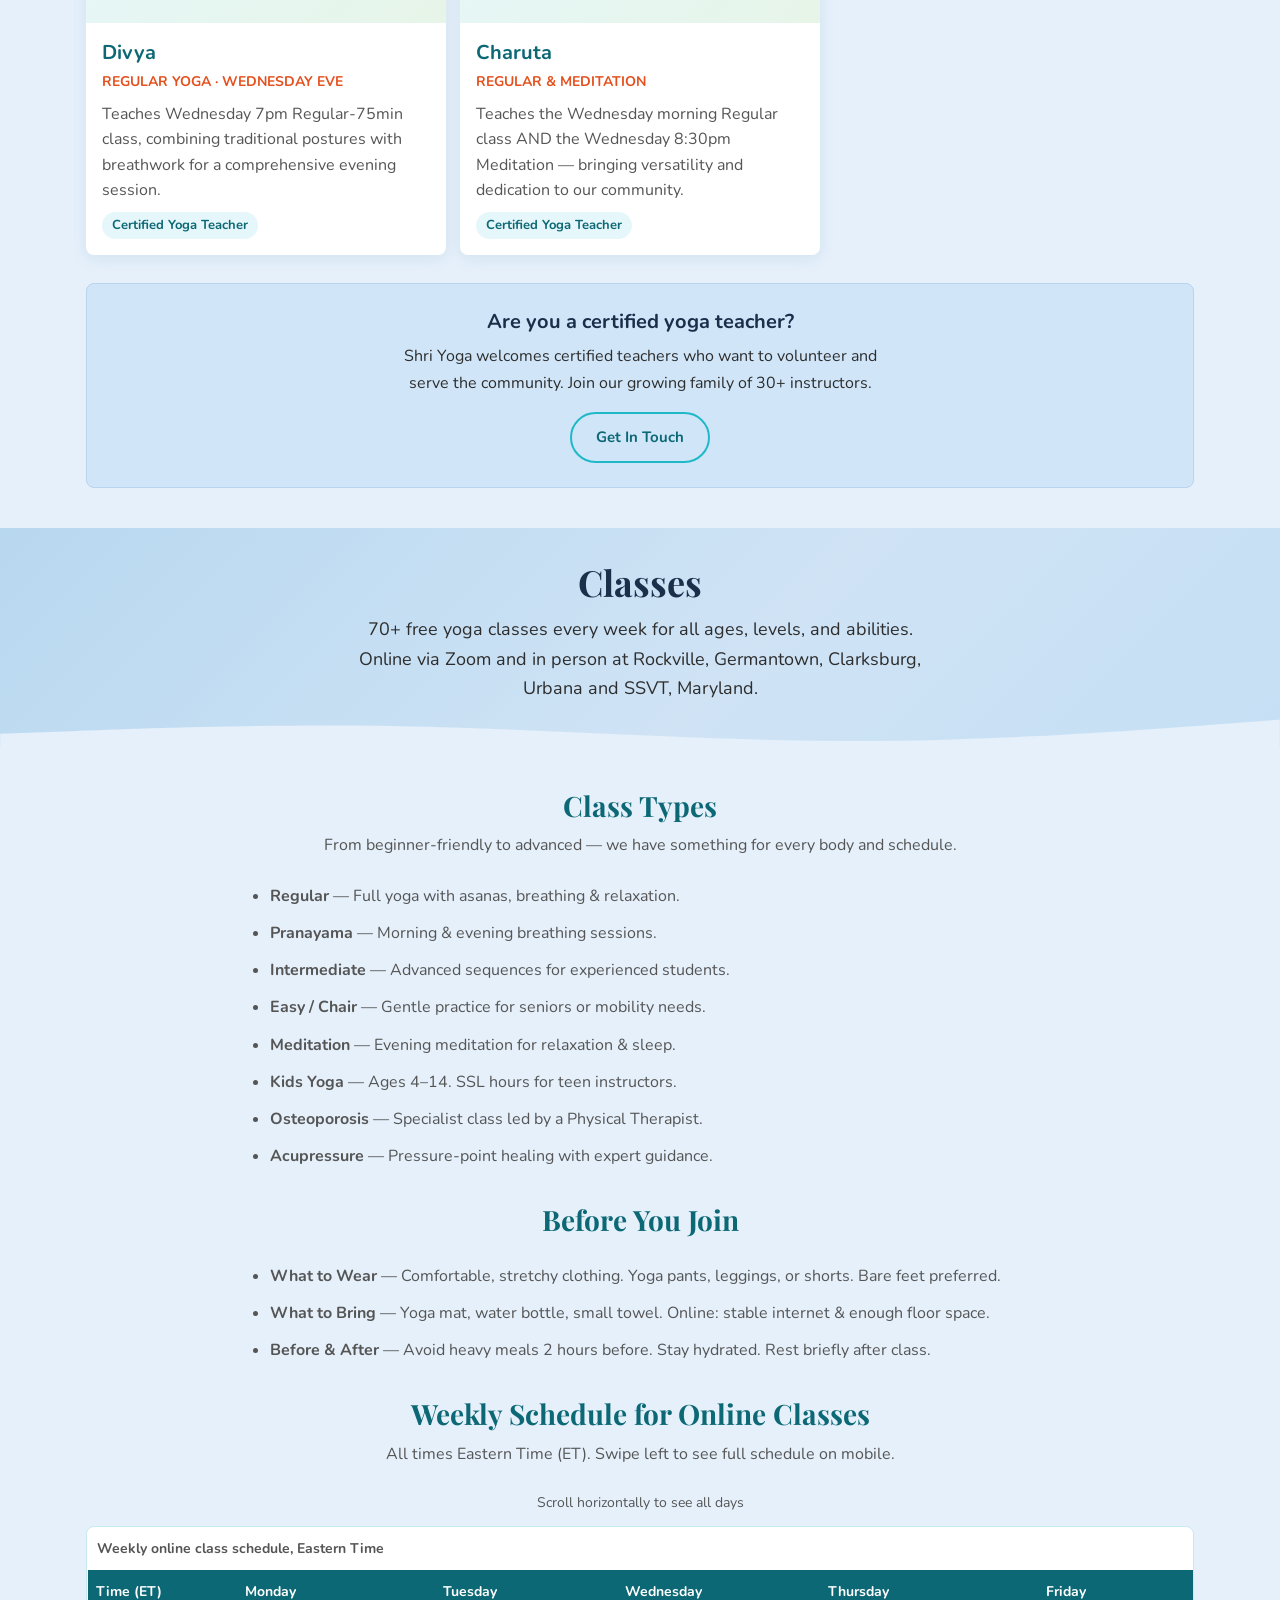
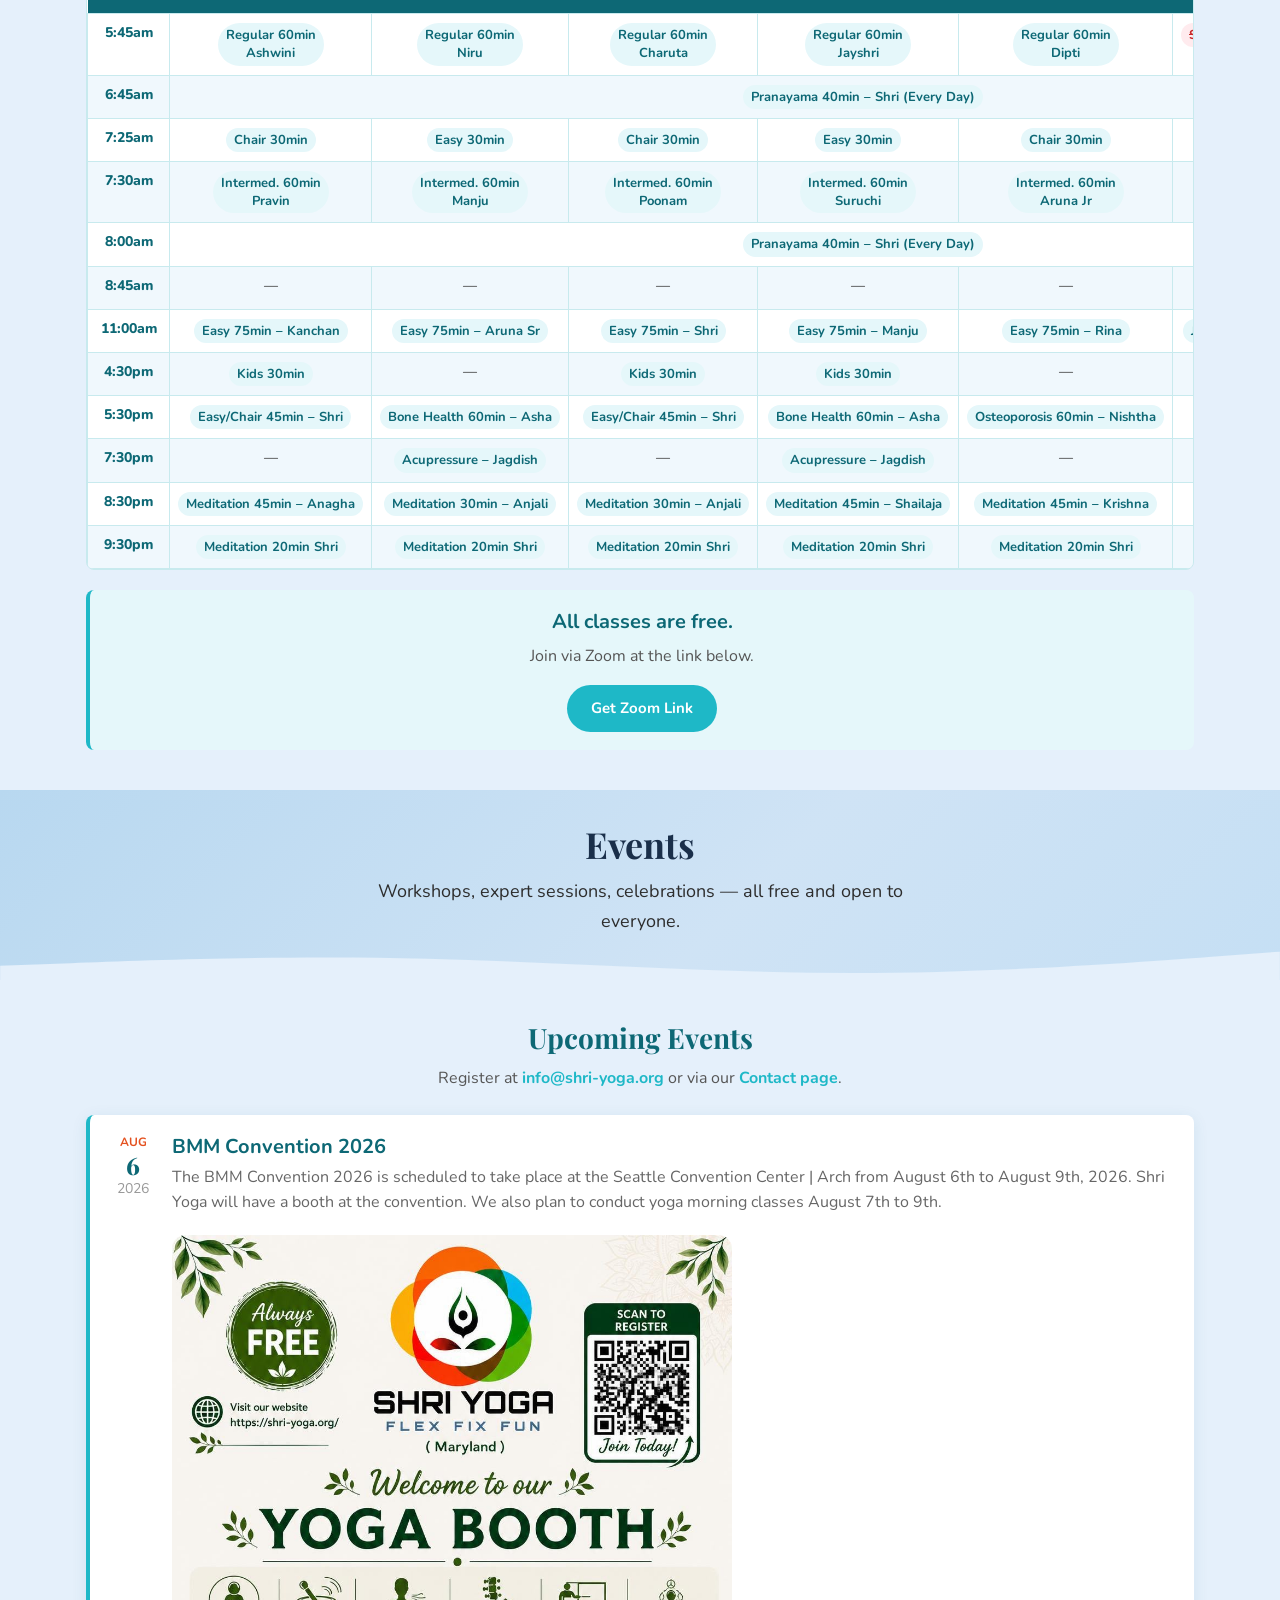
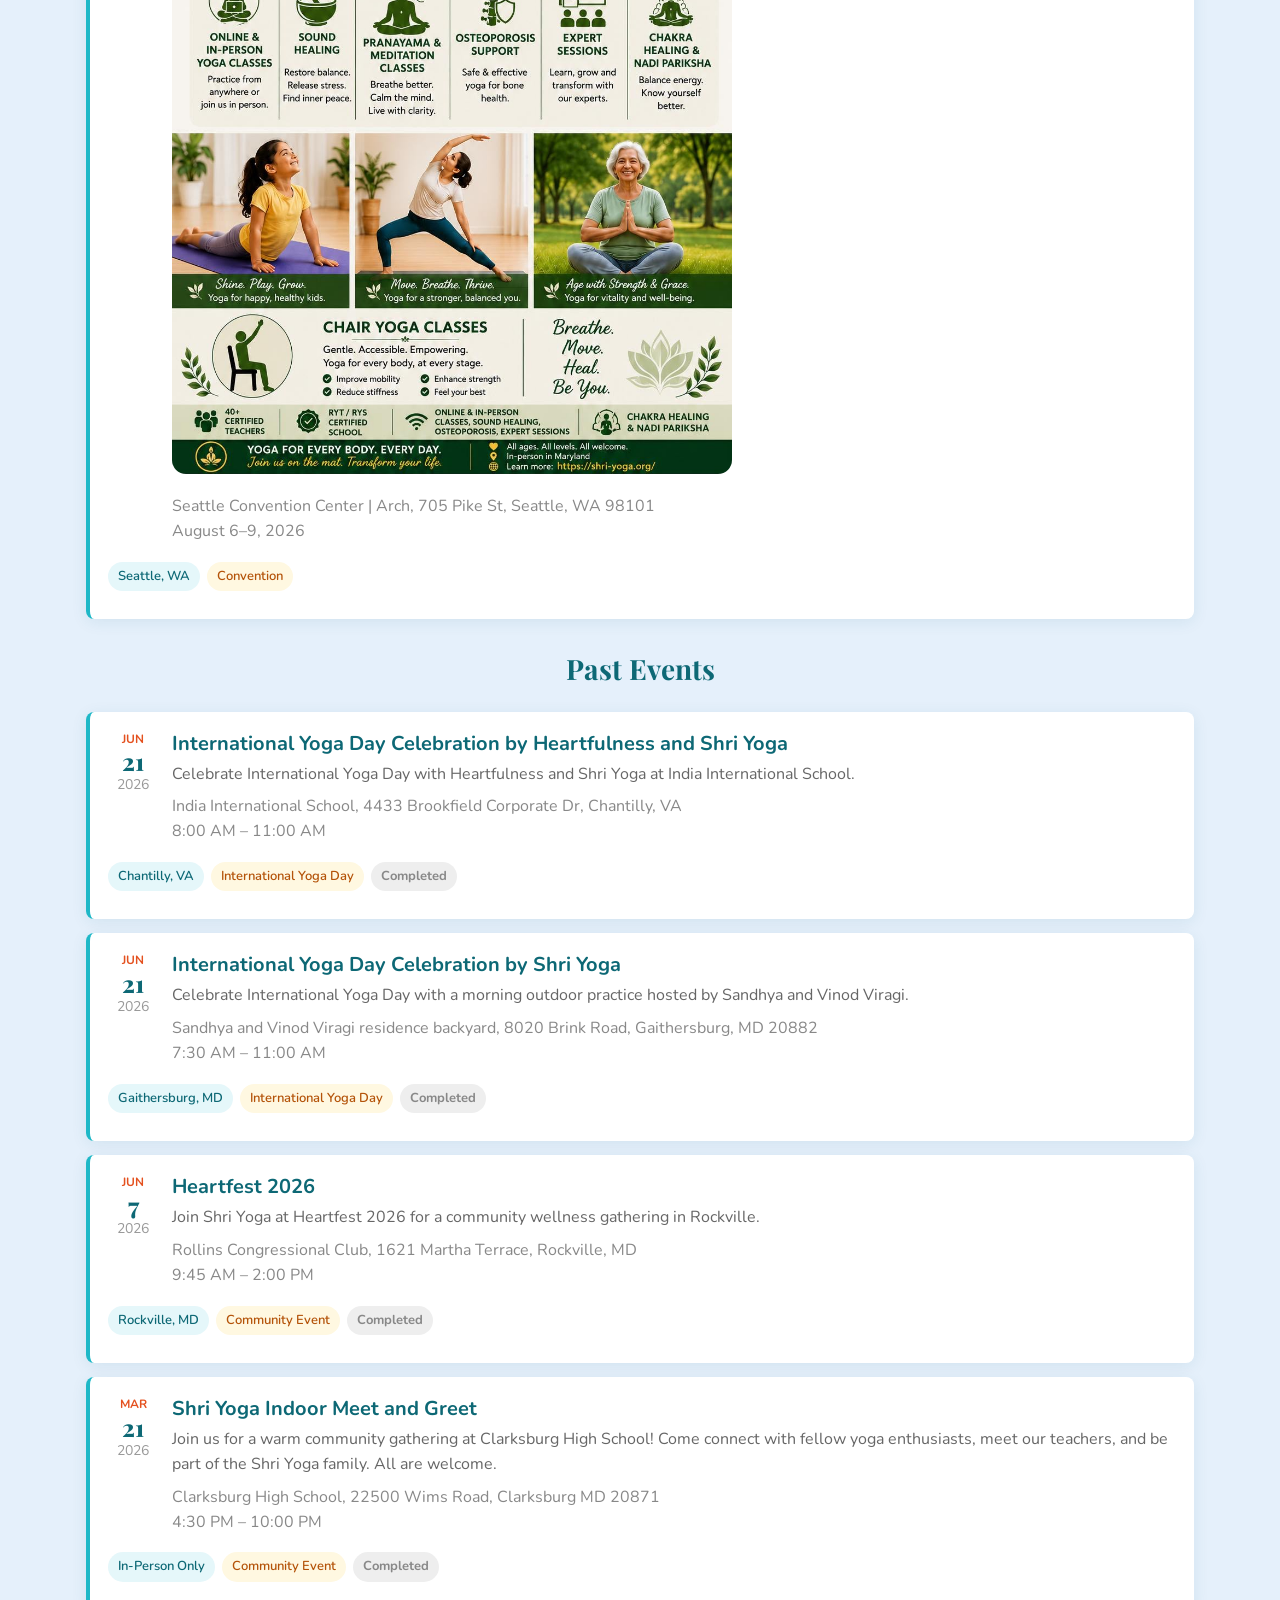
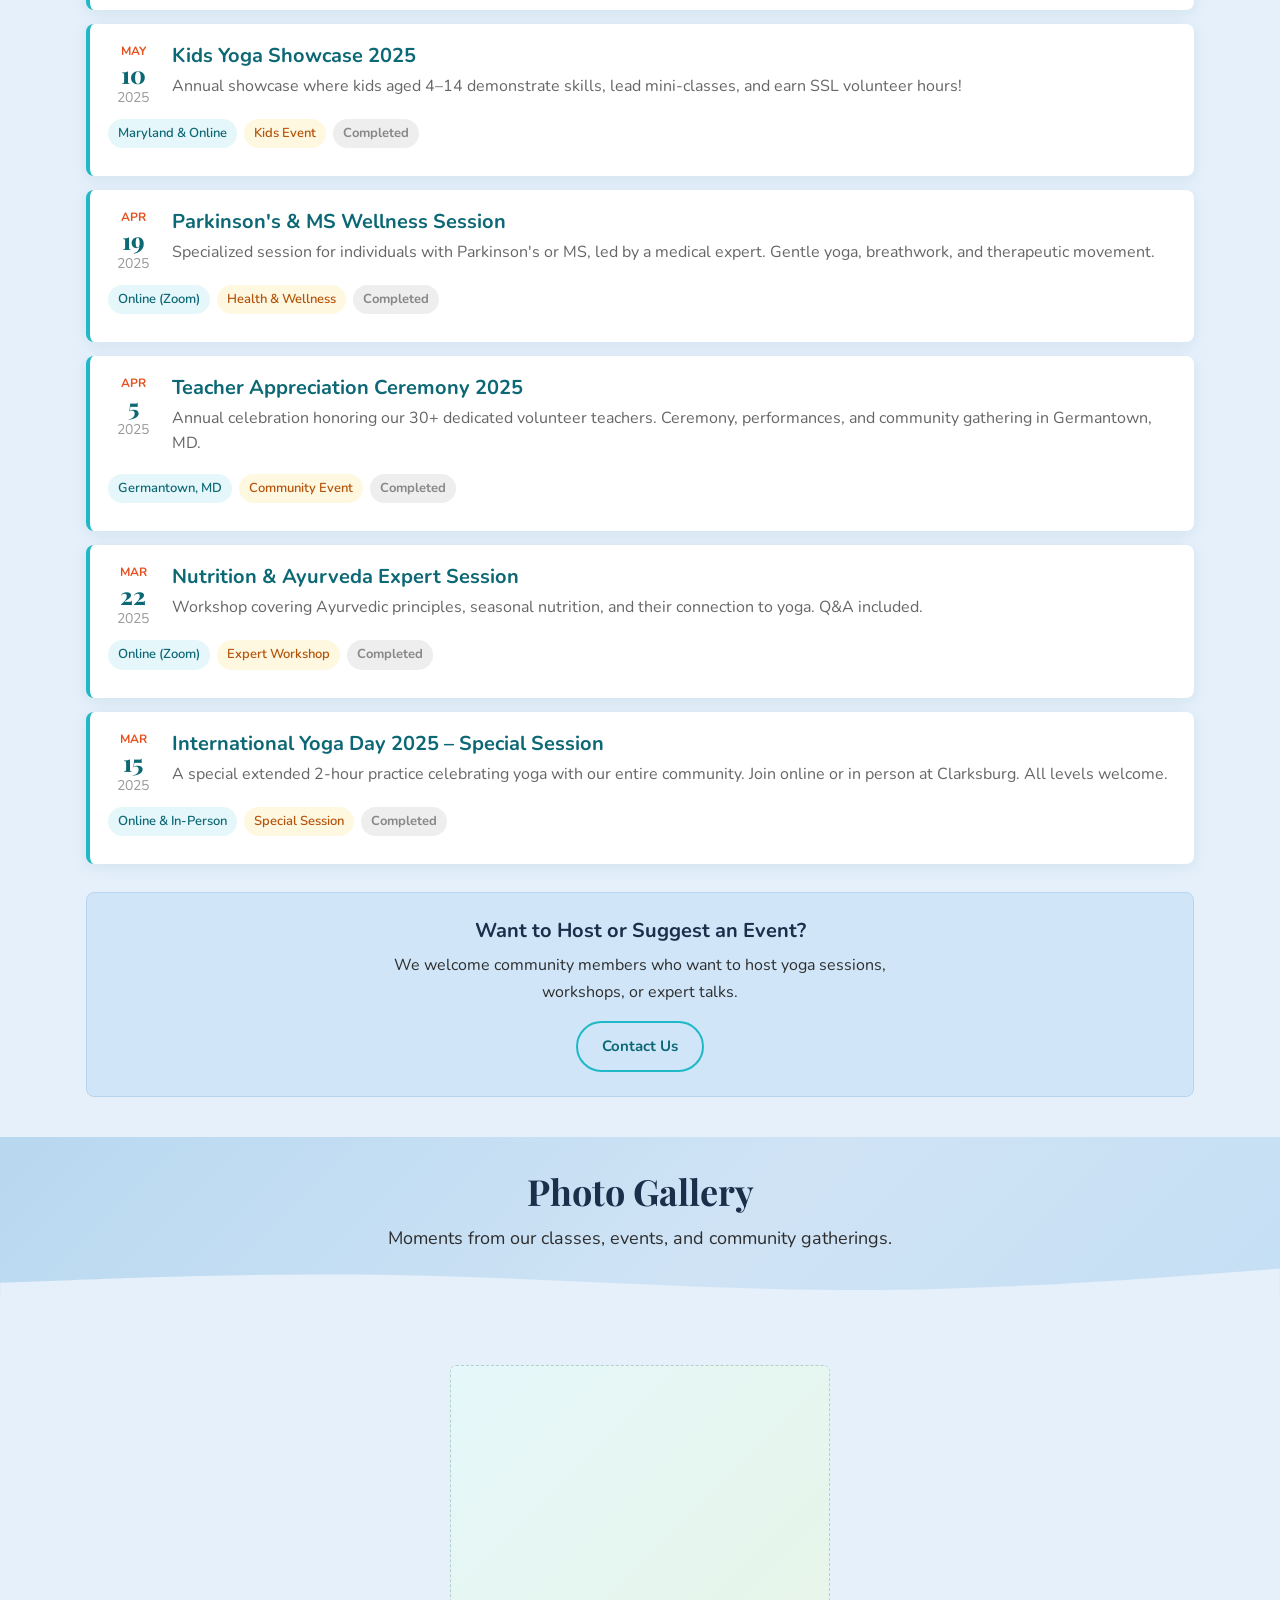
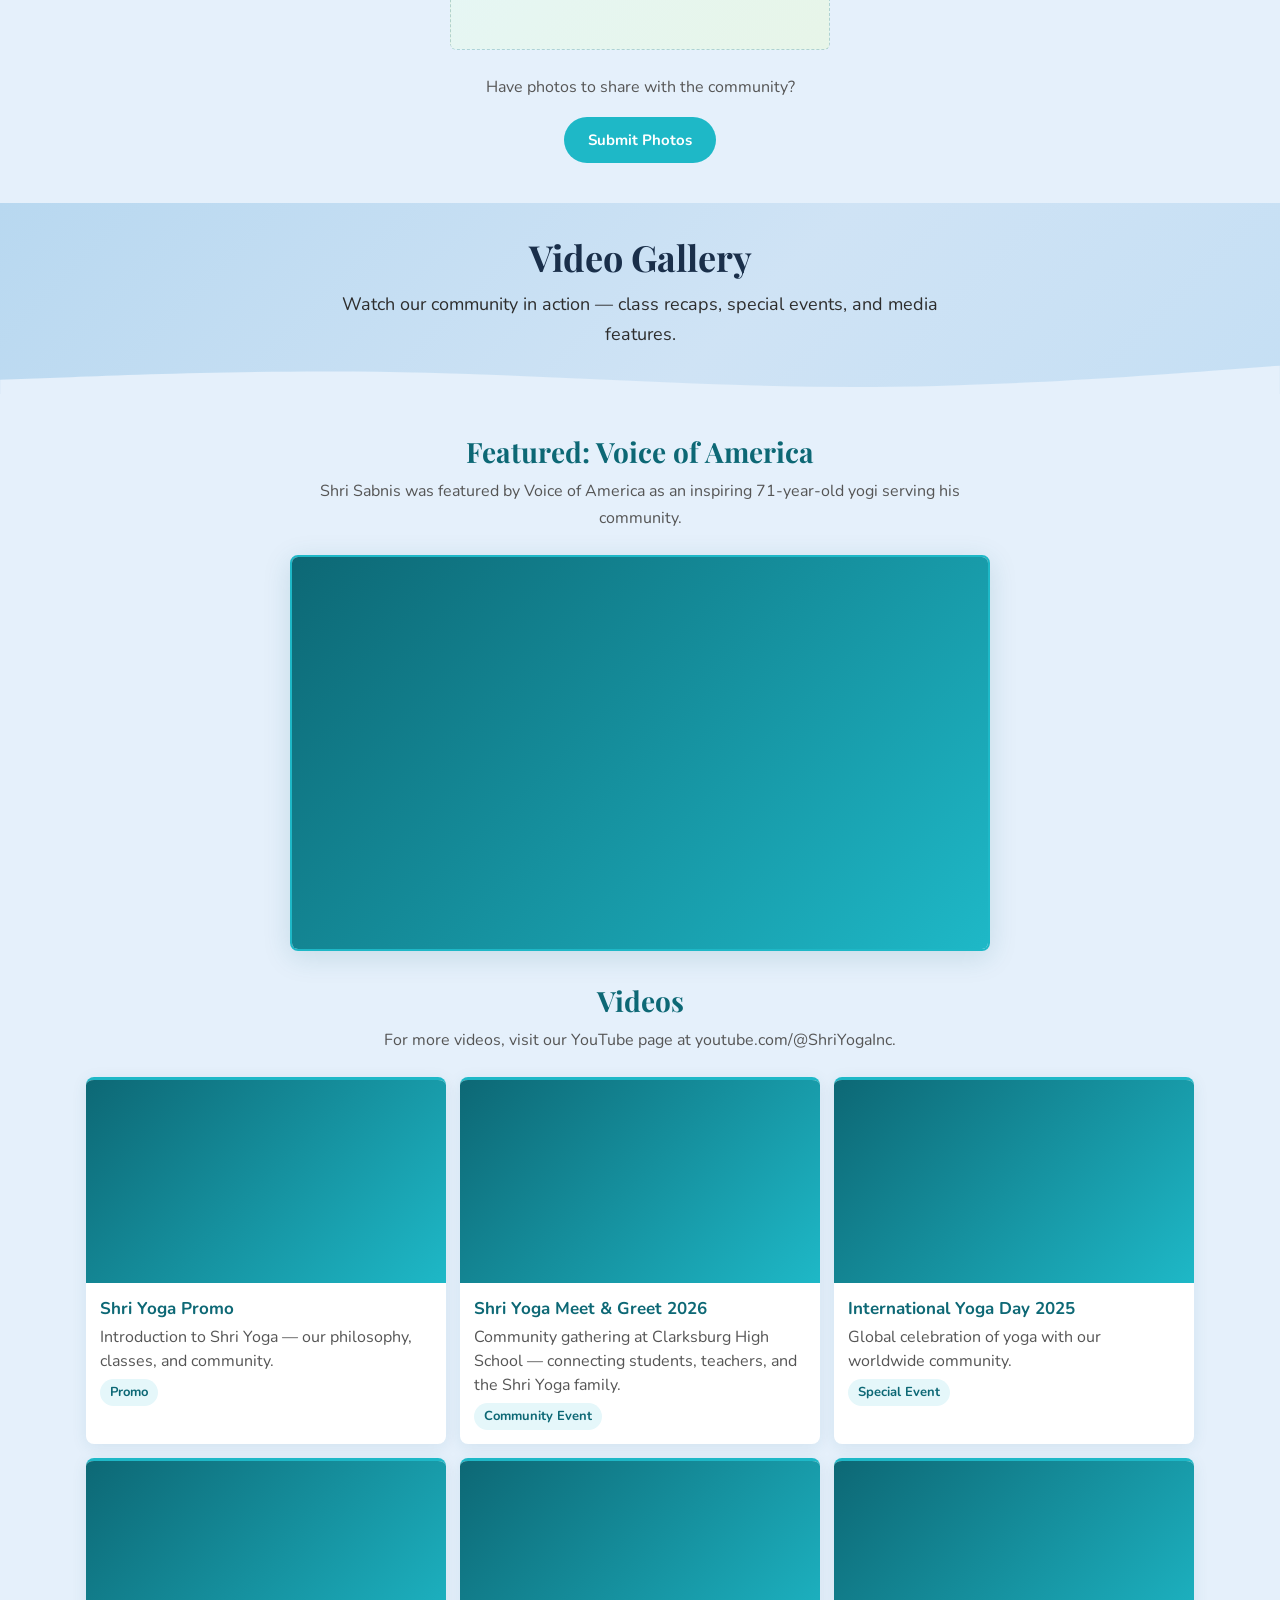
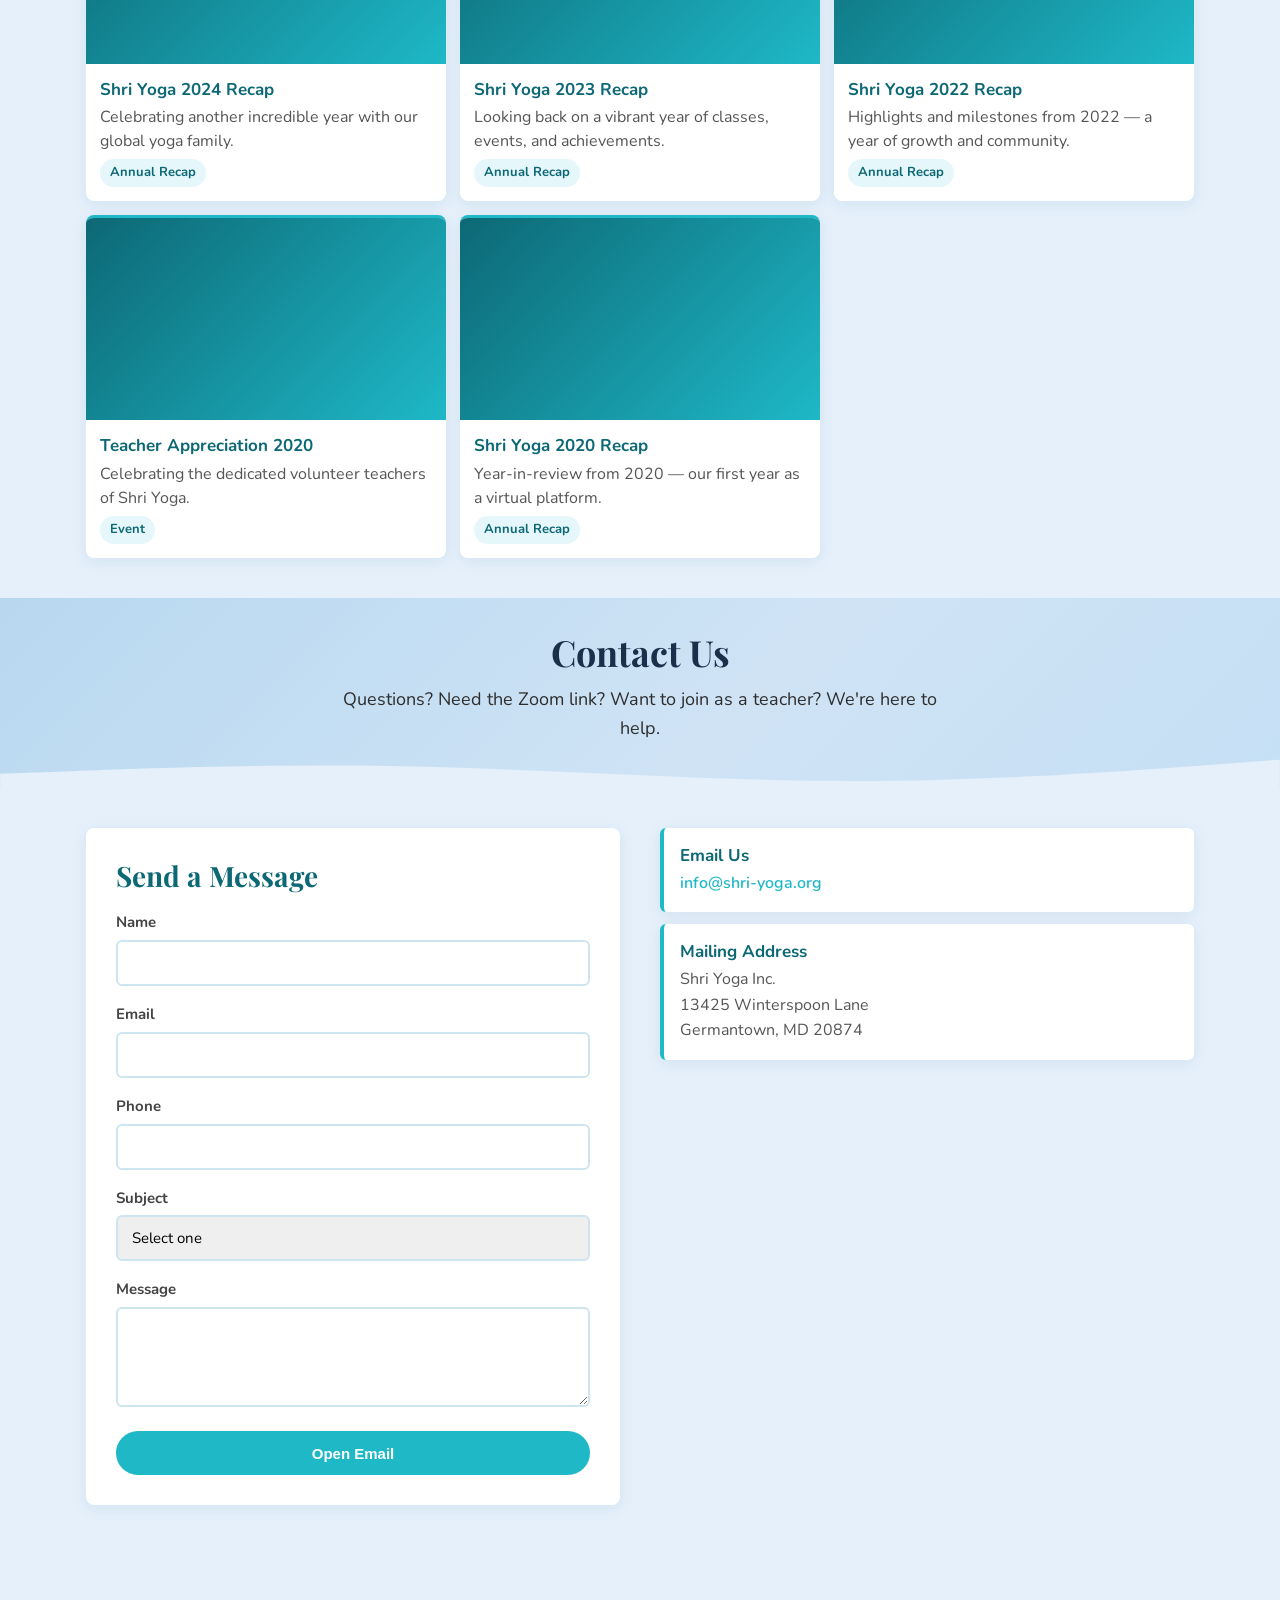
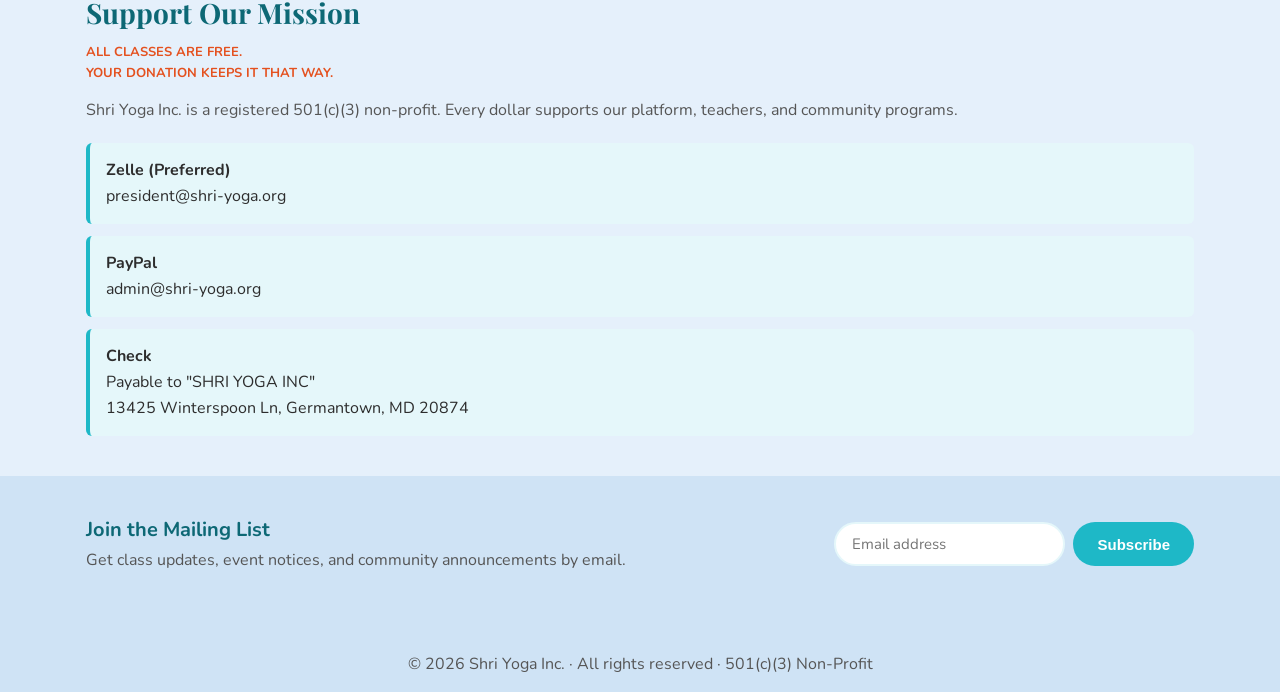
==== commit 4fef7426: "bmmimage" ====
--- a/index.html
+++ b/index.html
@@ -14,7 +14,7 @@
 
 <!-- ===== ANNOUNCEMENT BAR ===== -->
 <div class="announcement-bar">
-  In-person classes in <strong>Rockville</strong>, <strong>Germantown</strong>, <strong>Clarksburg</strong>, <strong>Urbana</strong> and <strong>SSVT, Maryland</strong>.
+  <a href="#events" style="color:inherit;text-decoration:none;display:block;">Come visit us at the Shri Yoga booth at <strong>BMM 2026</strong> in Seattle!</a>
 </div>
 
 <!-- ===== NAVBAR ===== -->
@@ -164,7 +164,7 @@
      CLASSES
      ============================================================ -->
 <div id="classes">
-  <div class="page-hero"><h1>Classes</h1><p>70+ free yoga classes every week for all ages, levels, and abilities. Online and in-person options available.</p></div>
+  <div class="page-hero"><h1>Classes</h1><p>70+ free yoga classes every week for all ages, levels, and abilities. Online via Zoom and in person at Rockville, Germantown, Clarksburg, Urbana and SSVT, Maryland.</p></div>
   <section class="section"><div class="container">
     <div class="section-header"><h2>Class Types</h2><p>From beginner-friendly to advanced — we have something for every body and schedule.</p></div>
     <ul class="offer-list">
@@ -224,7 +224,8 @@
       <div class="event-full-card">
         <div class="event-full-layout">
           <div class="event-full-date"><div class="month">AUG</div><div class="day">6</div><div class="year">2026</div></div>
-          <div class="event-full-info"><h3>BMM Convention 2026</h3><p>The BMM Convention 2026 is scheduled to take place at the Seattle Convention Center | Arch from August 6th to August 9th, 2026. Shri Yoga will have a booth at the convention. We also plan to conduct yoga morning classes August 7th to 9th.</p><p class="event-detail">Seattle Convention Center | Arch, 705 Pike St, Seattle, WA 98101<br>August 6–9, 2026</p></div>
+          <div class="event-full-info"><h3>BMM Convention 2026</h3><p>The BMM Convention 2026 is scheduled to take place at the Seattle Convention Center | Arch from August 6th to August 9th, 2026. Shri Yoga will have a booth at the convention. We also plan to conduct yoga morning classes August 7th to 9th.</p><img src="media/images/ShriYogaBMM2026.jpeg" alt="BMM Convention 2026 flyer" style="width:100%;max-width:560px;margin:20px 0;border-radius:14px;display:block;">
+<p class="event-detail">Seattle Convention Center | Arch, 705 Pike St, Seattle, WA 98101<br>August 6–9, 2026</p></div>
         </div>
         <div class="event-meta"><span class="meta-tag tag-location">Seattle, WA</span><span class="meta-tag tag-type">Convention</span></div>
       </div>
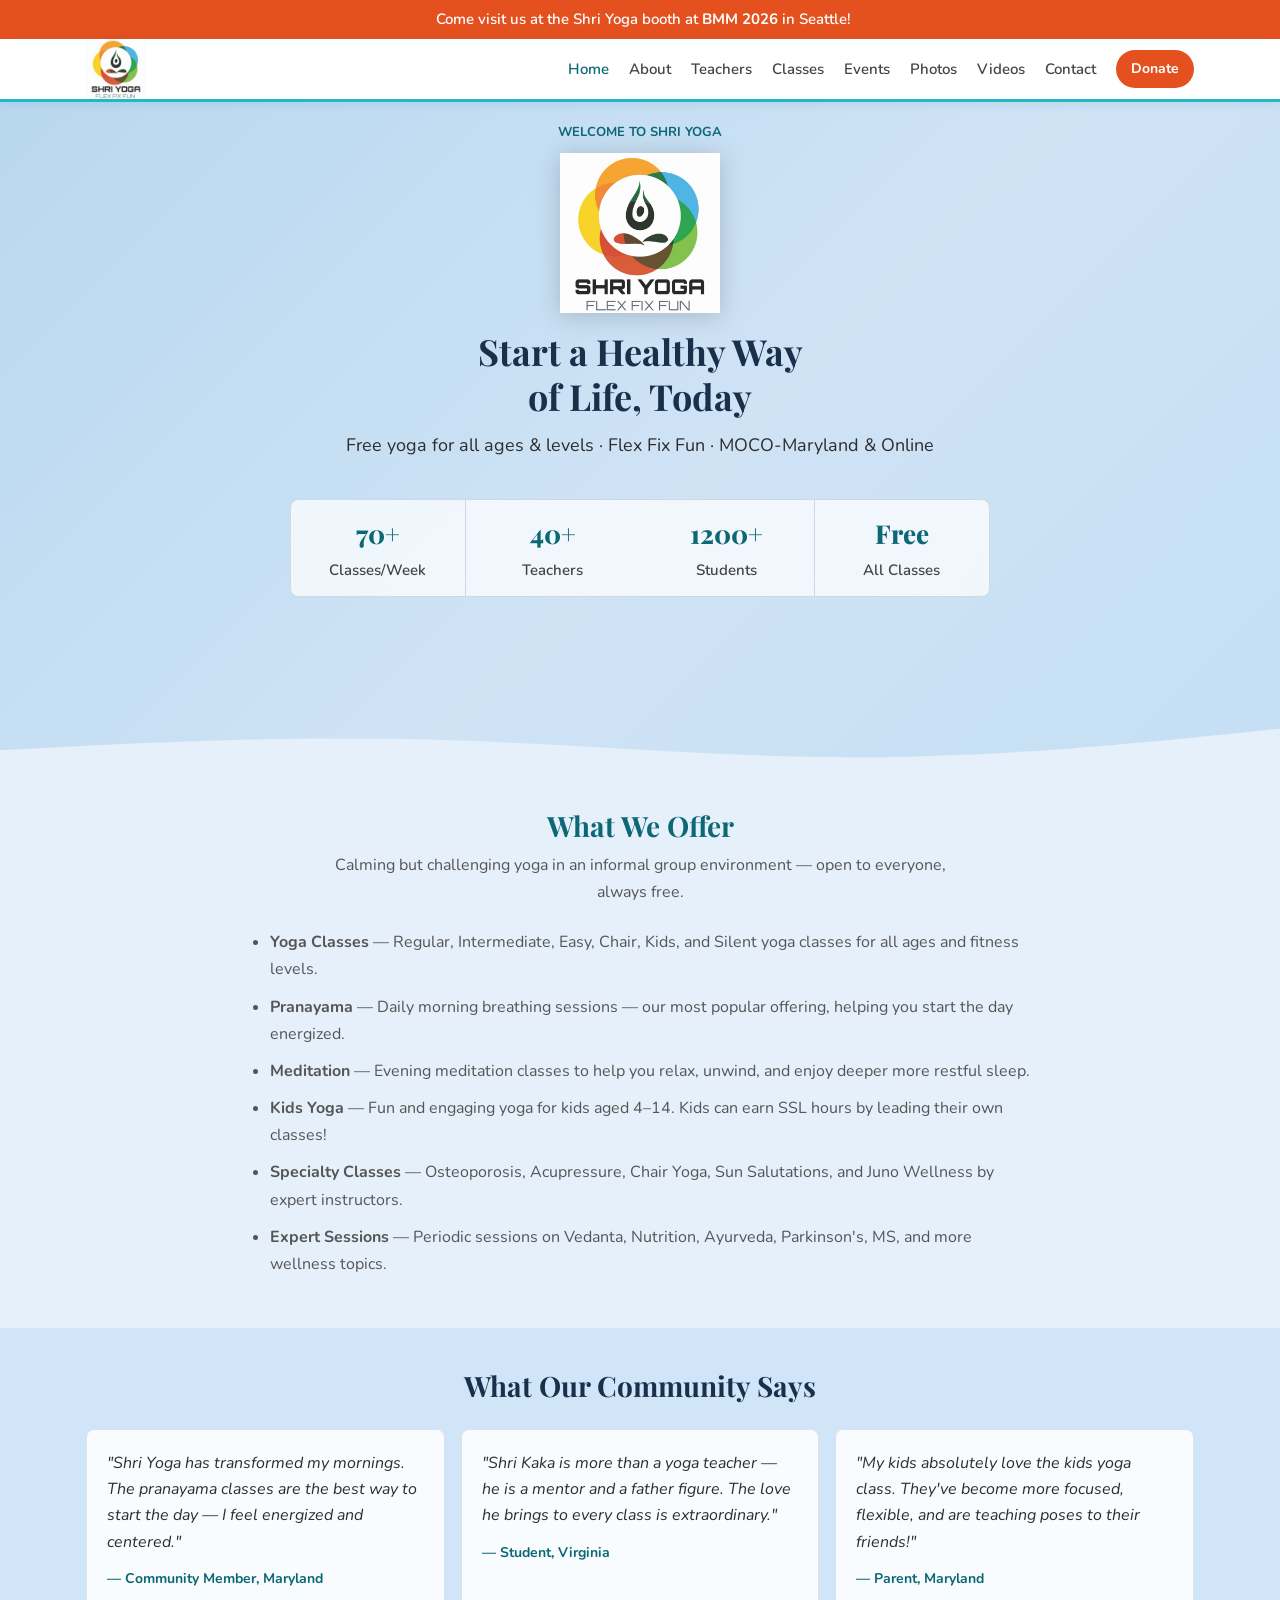
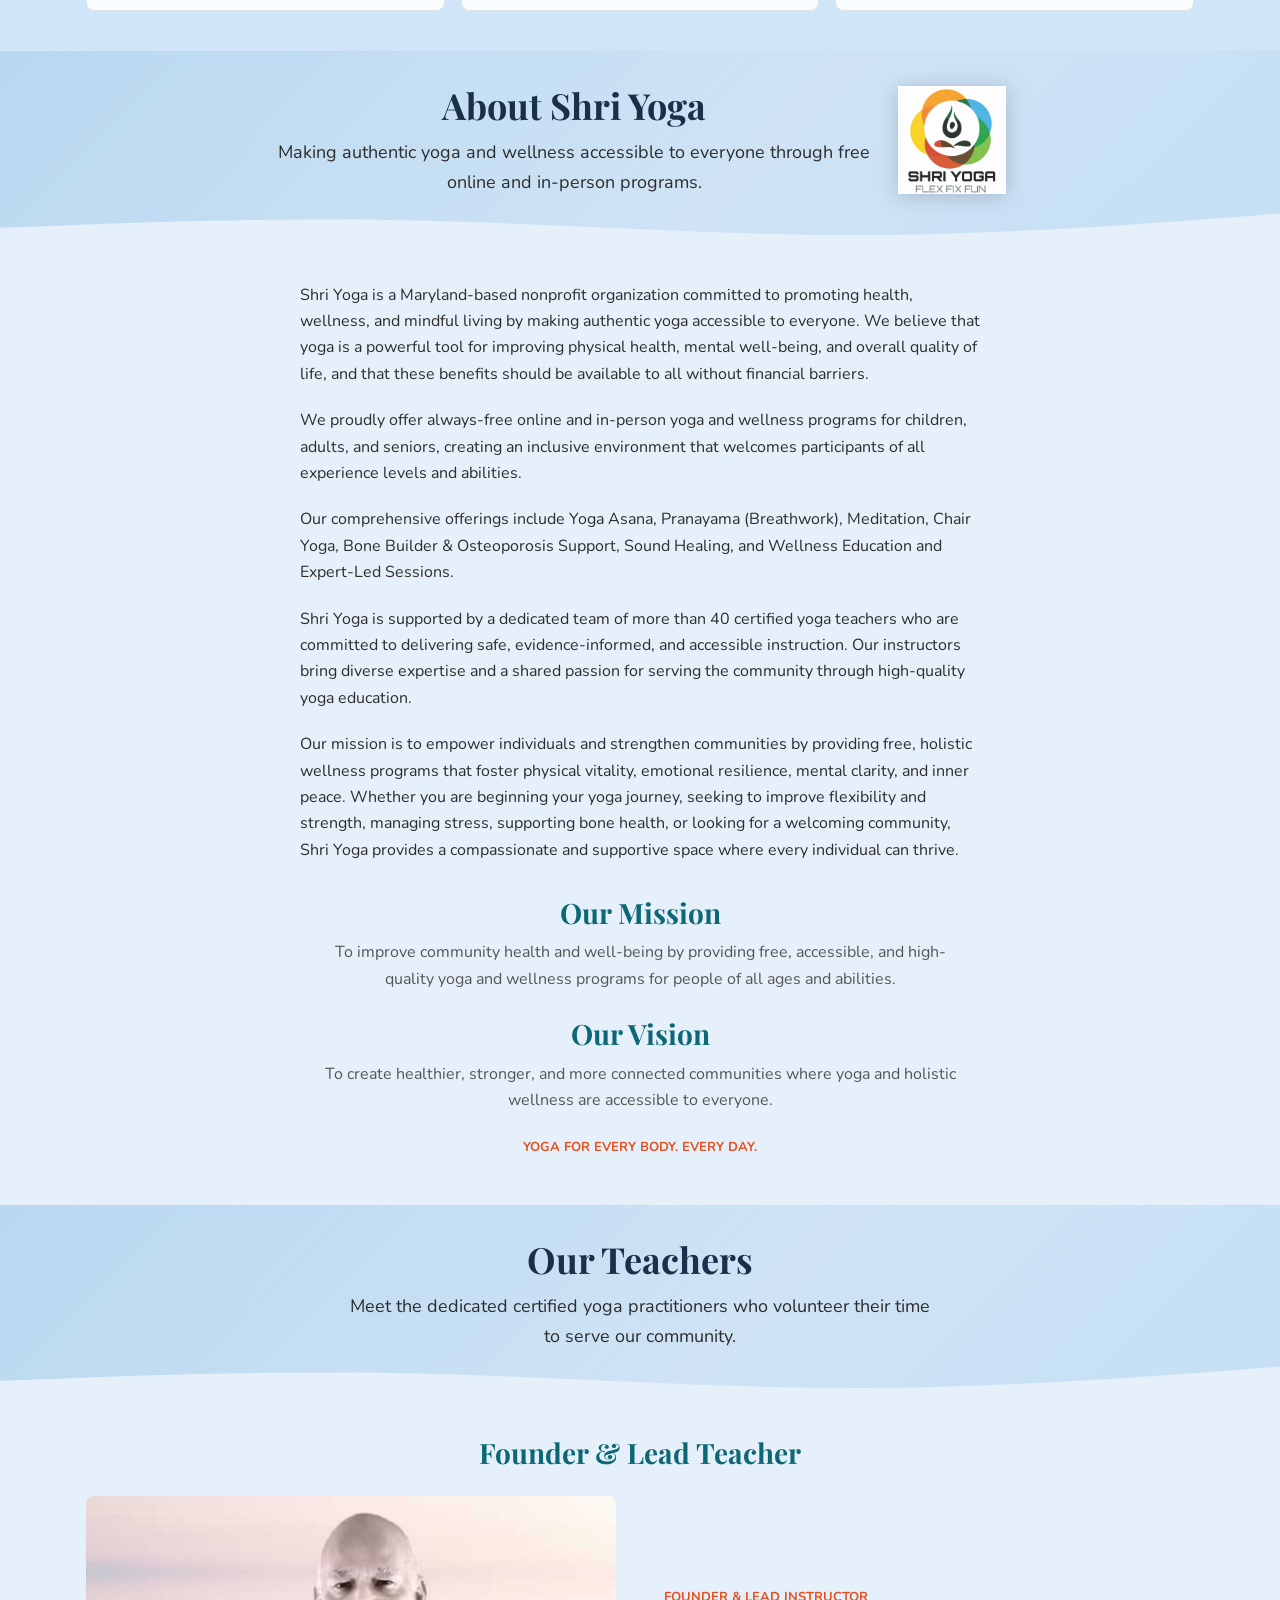
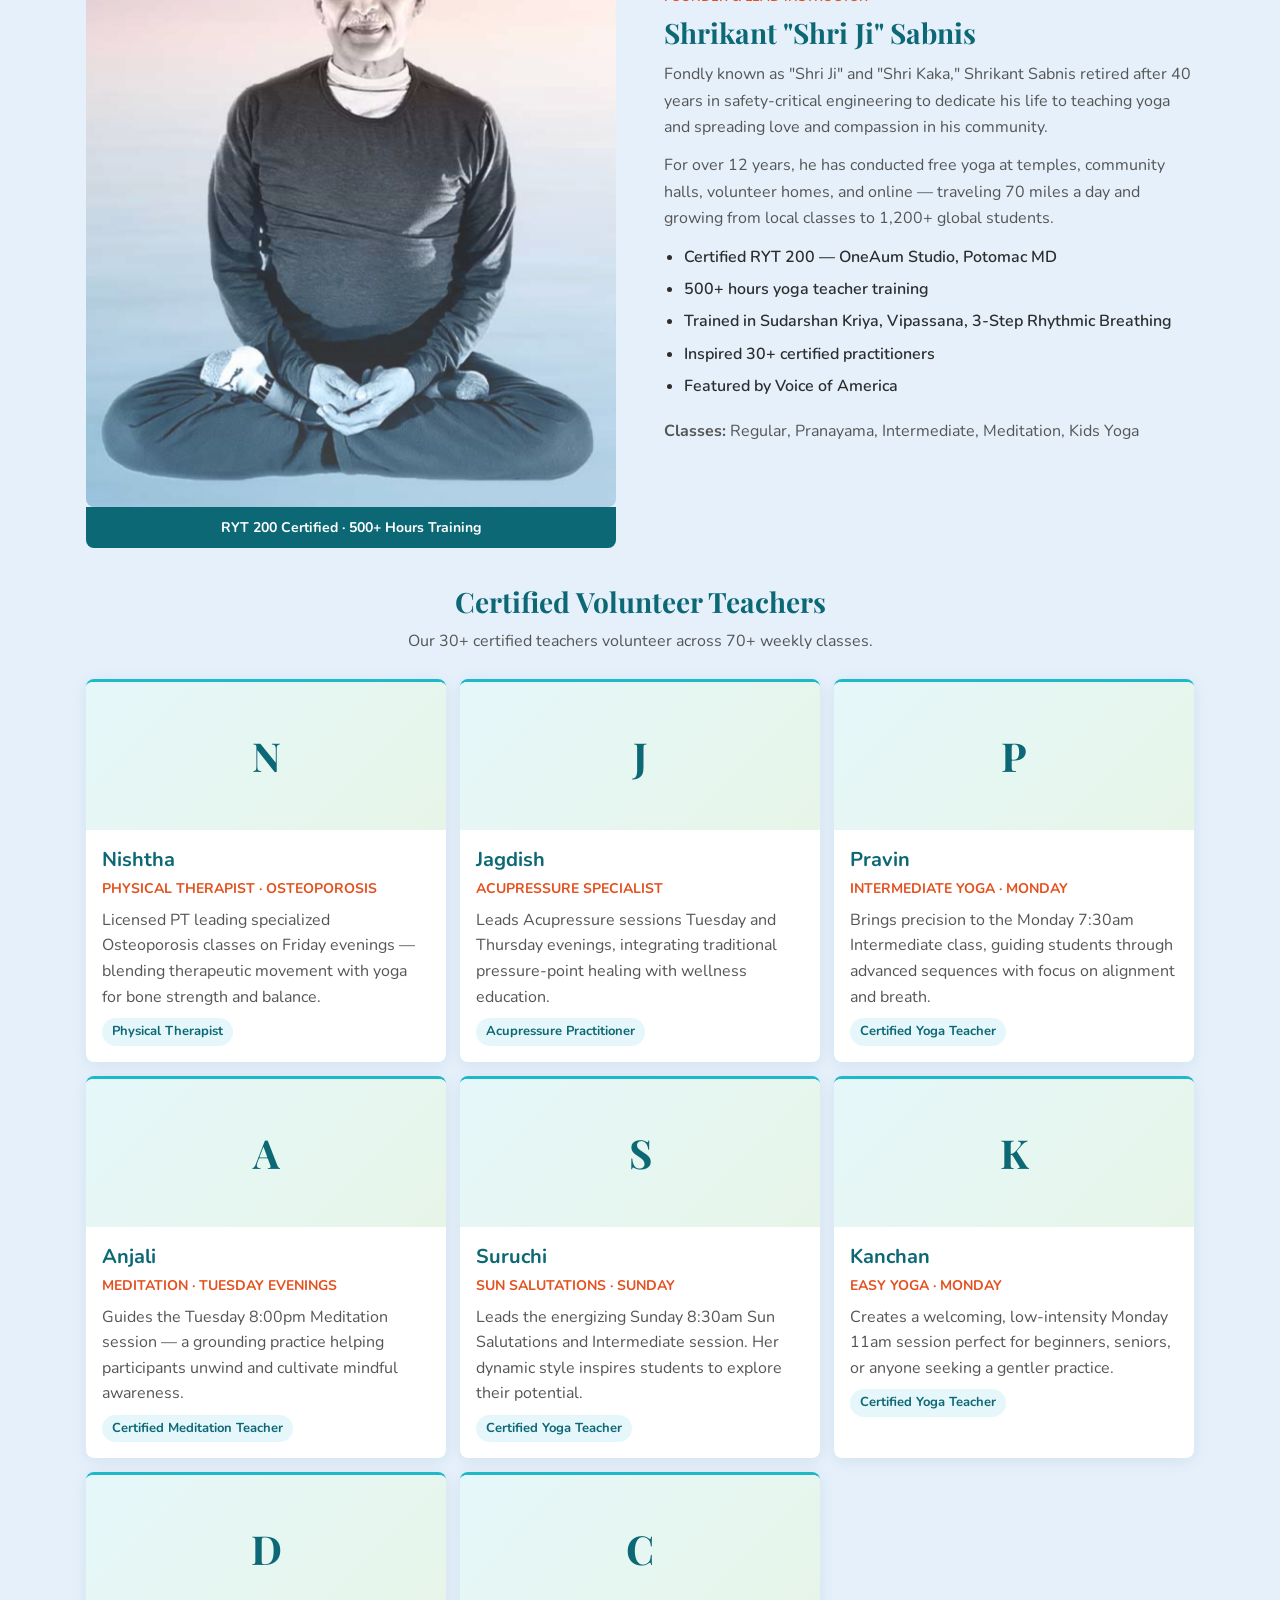
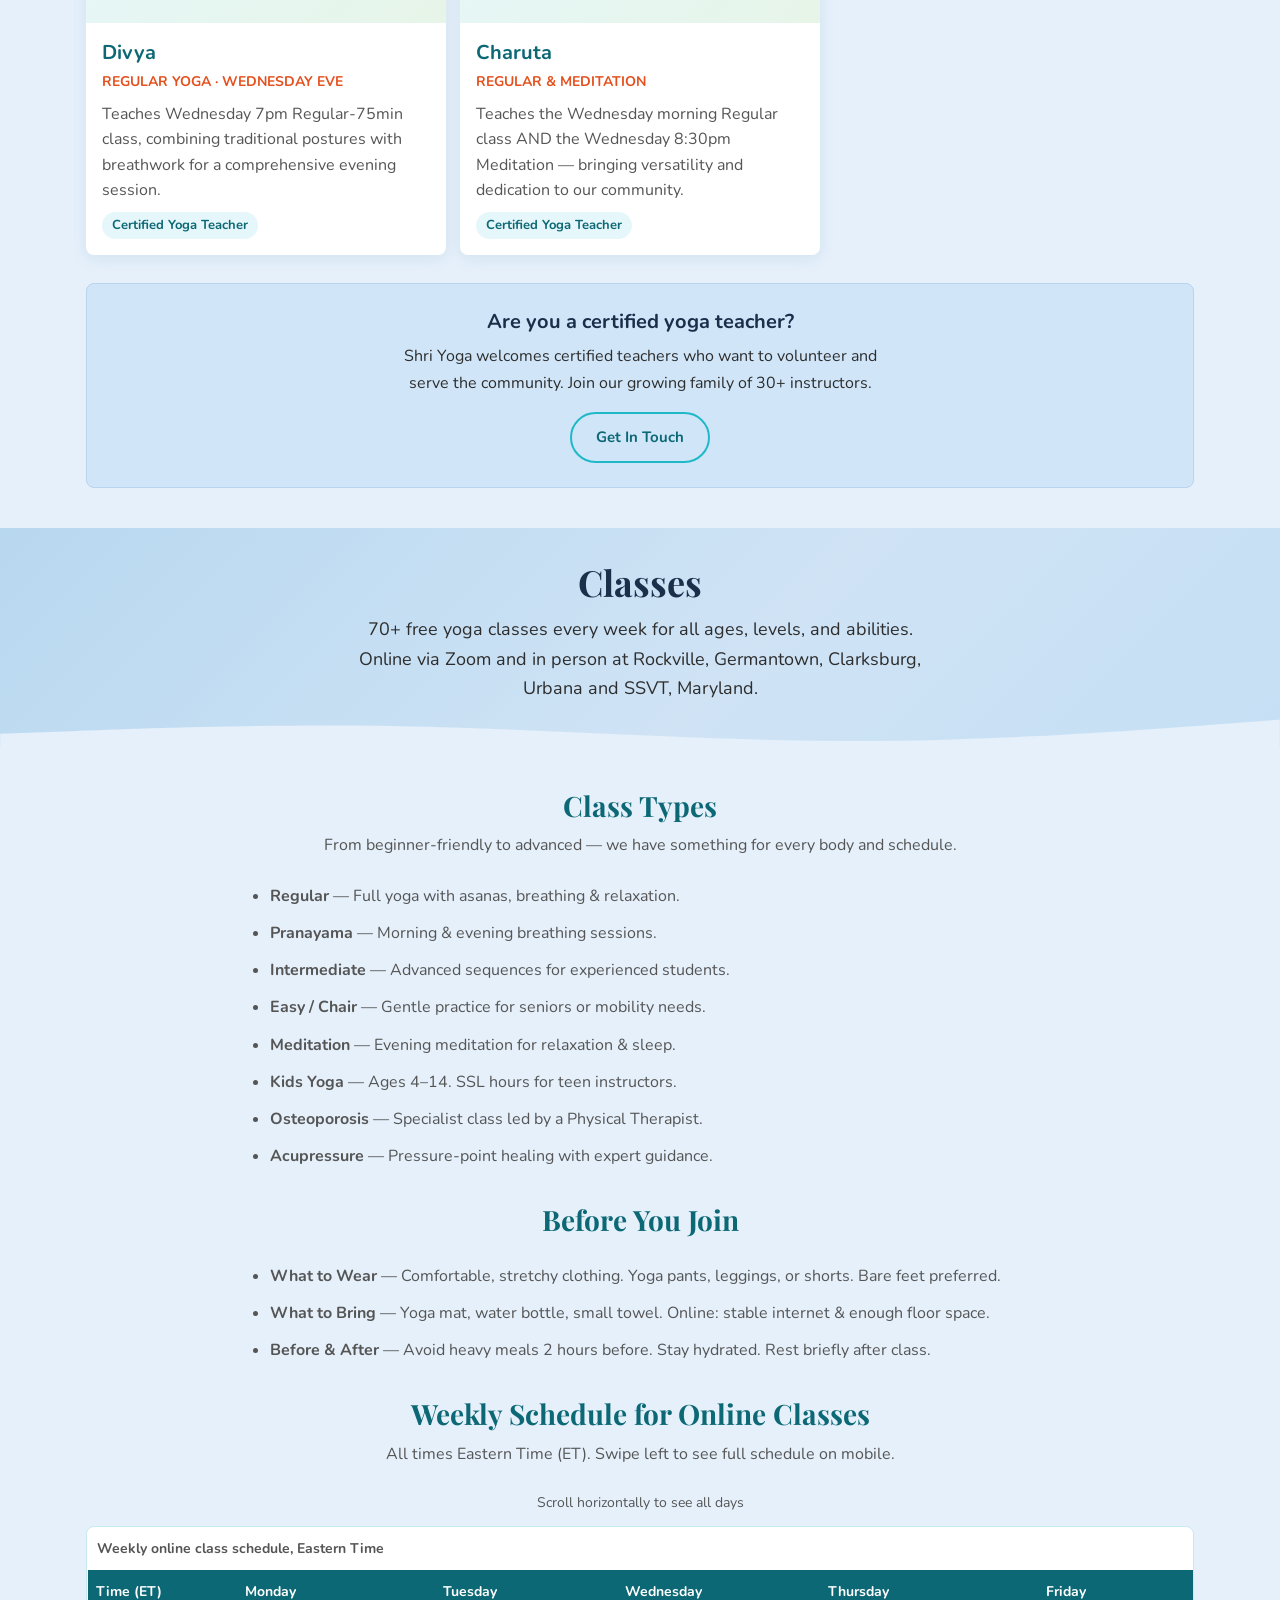
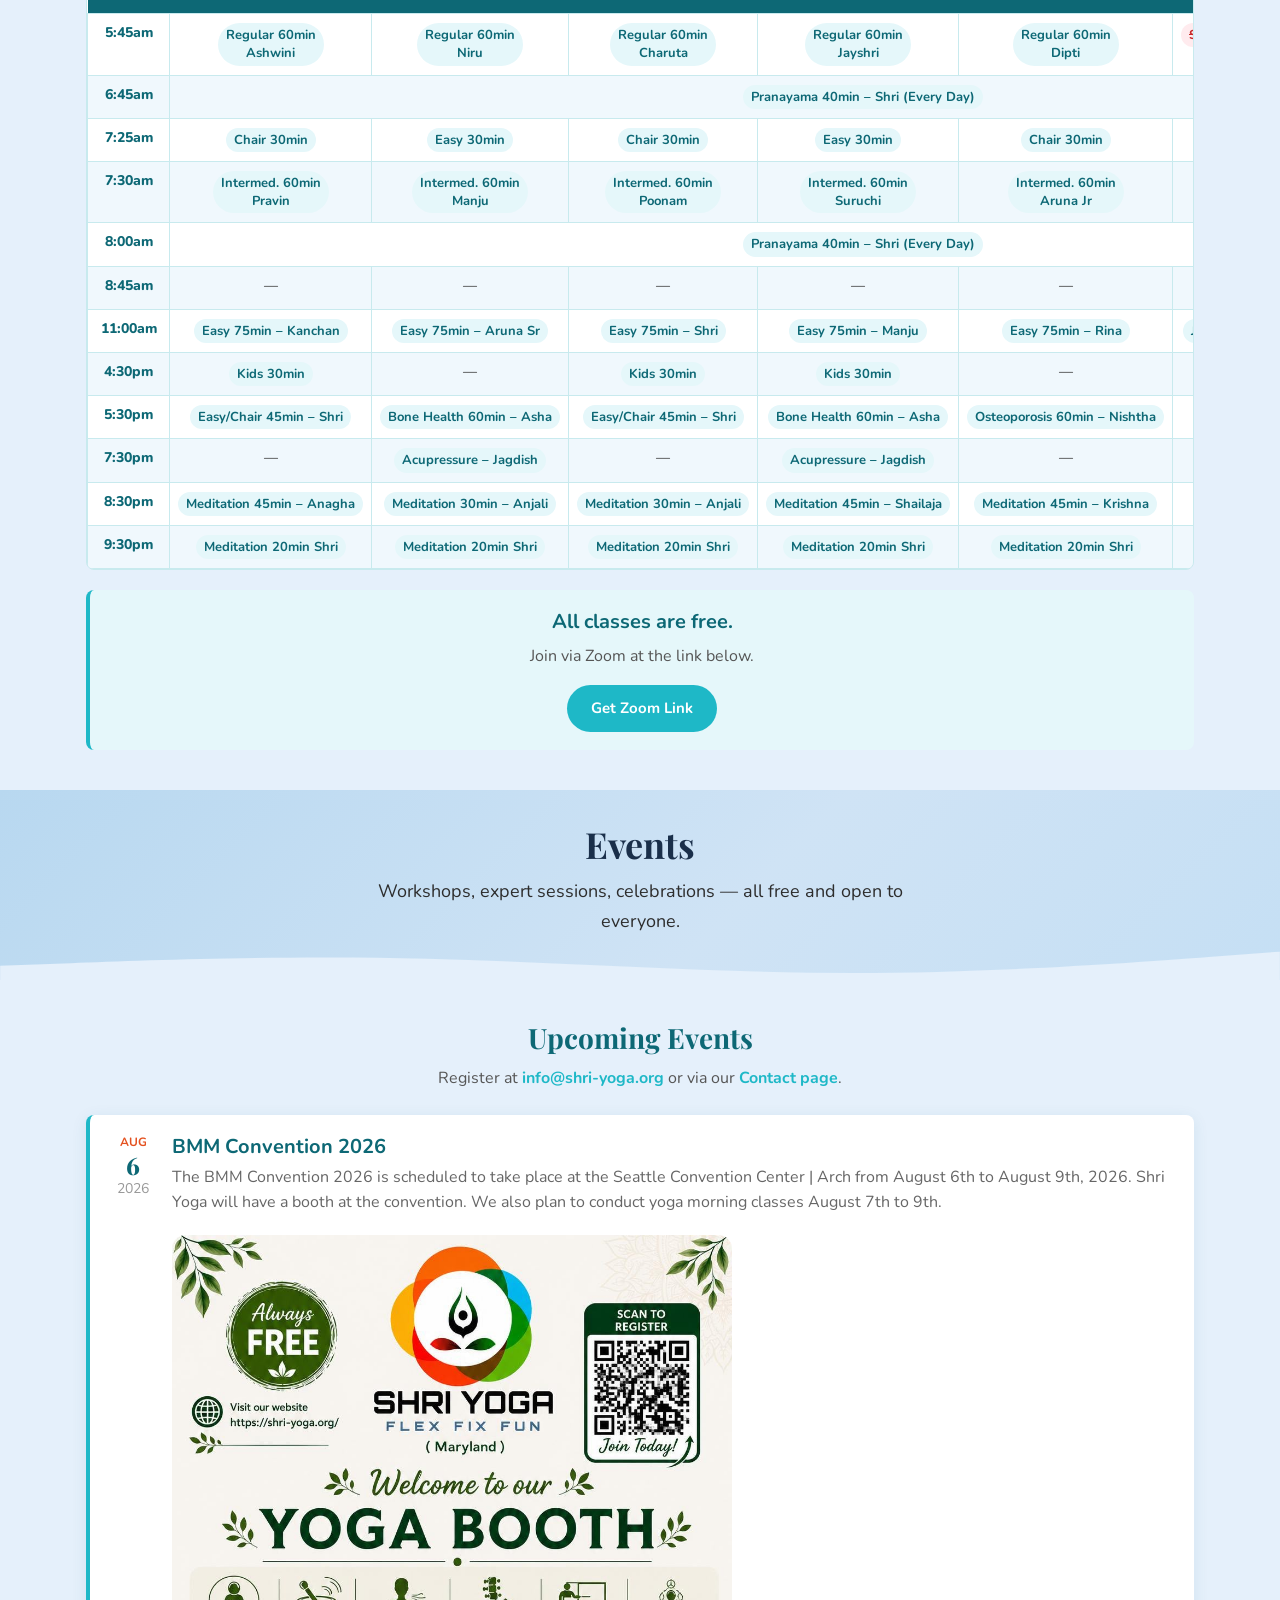
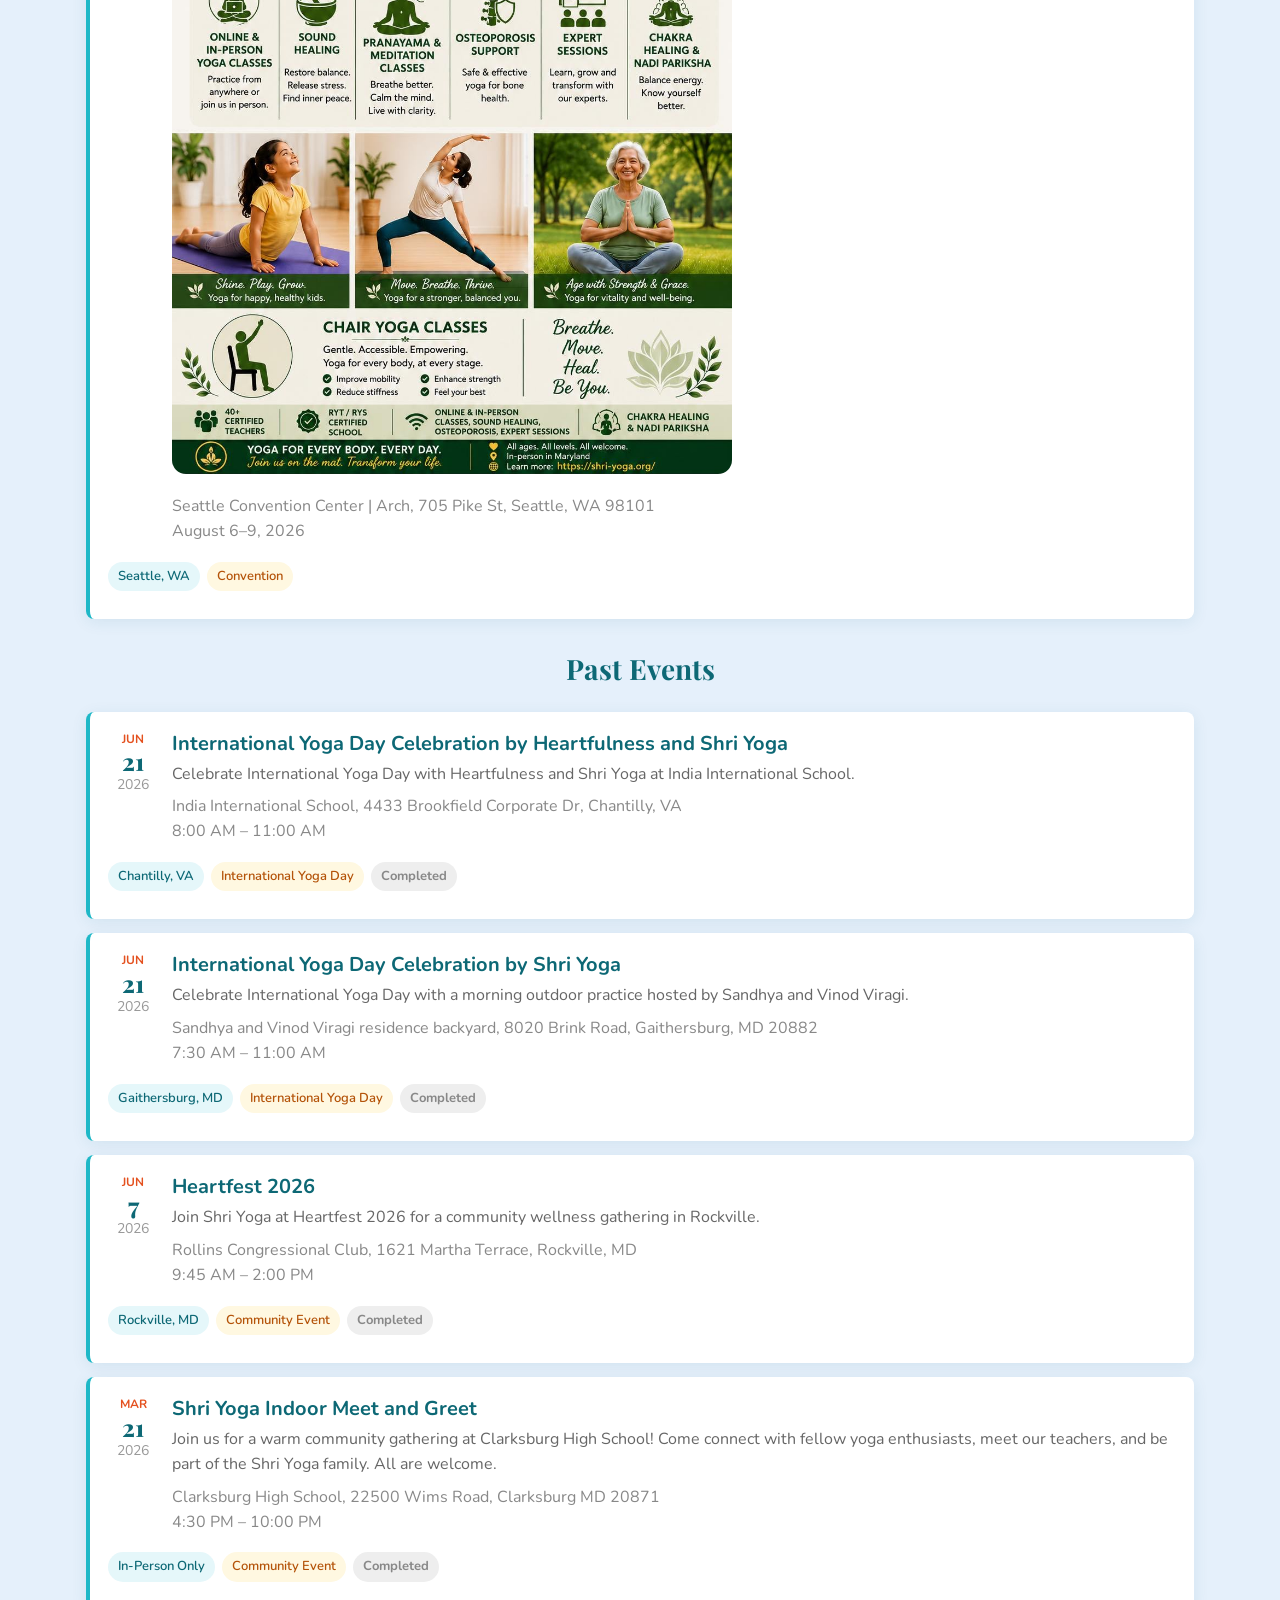
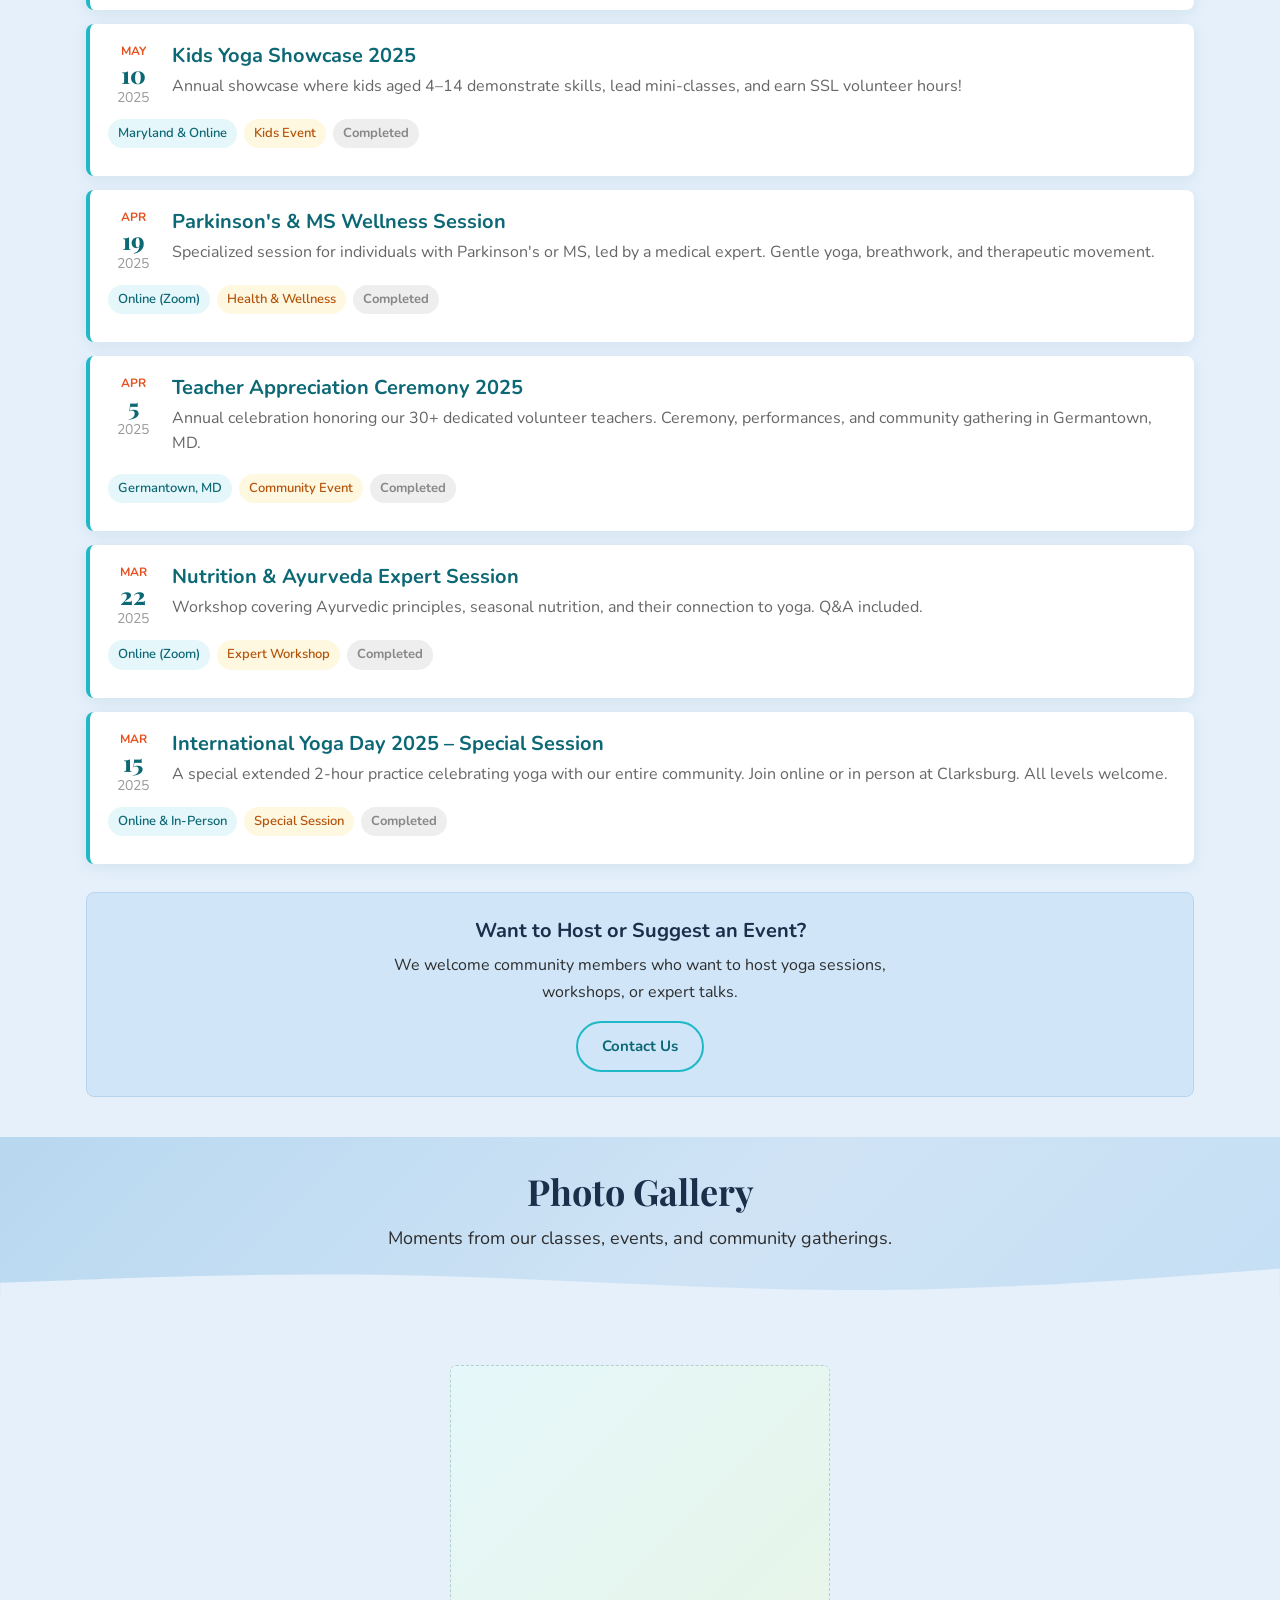
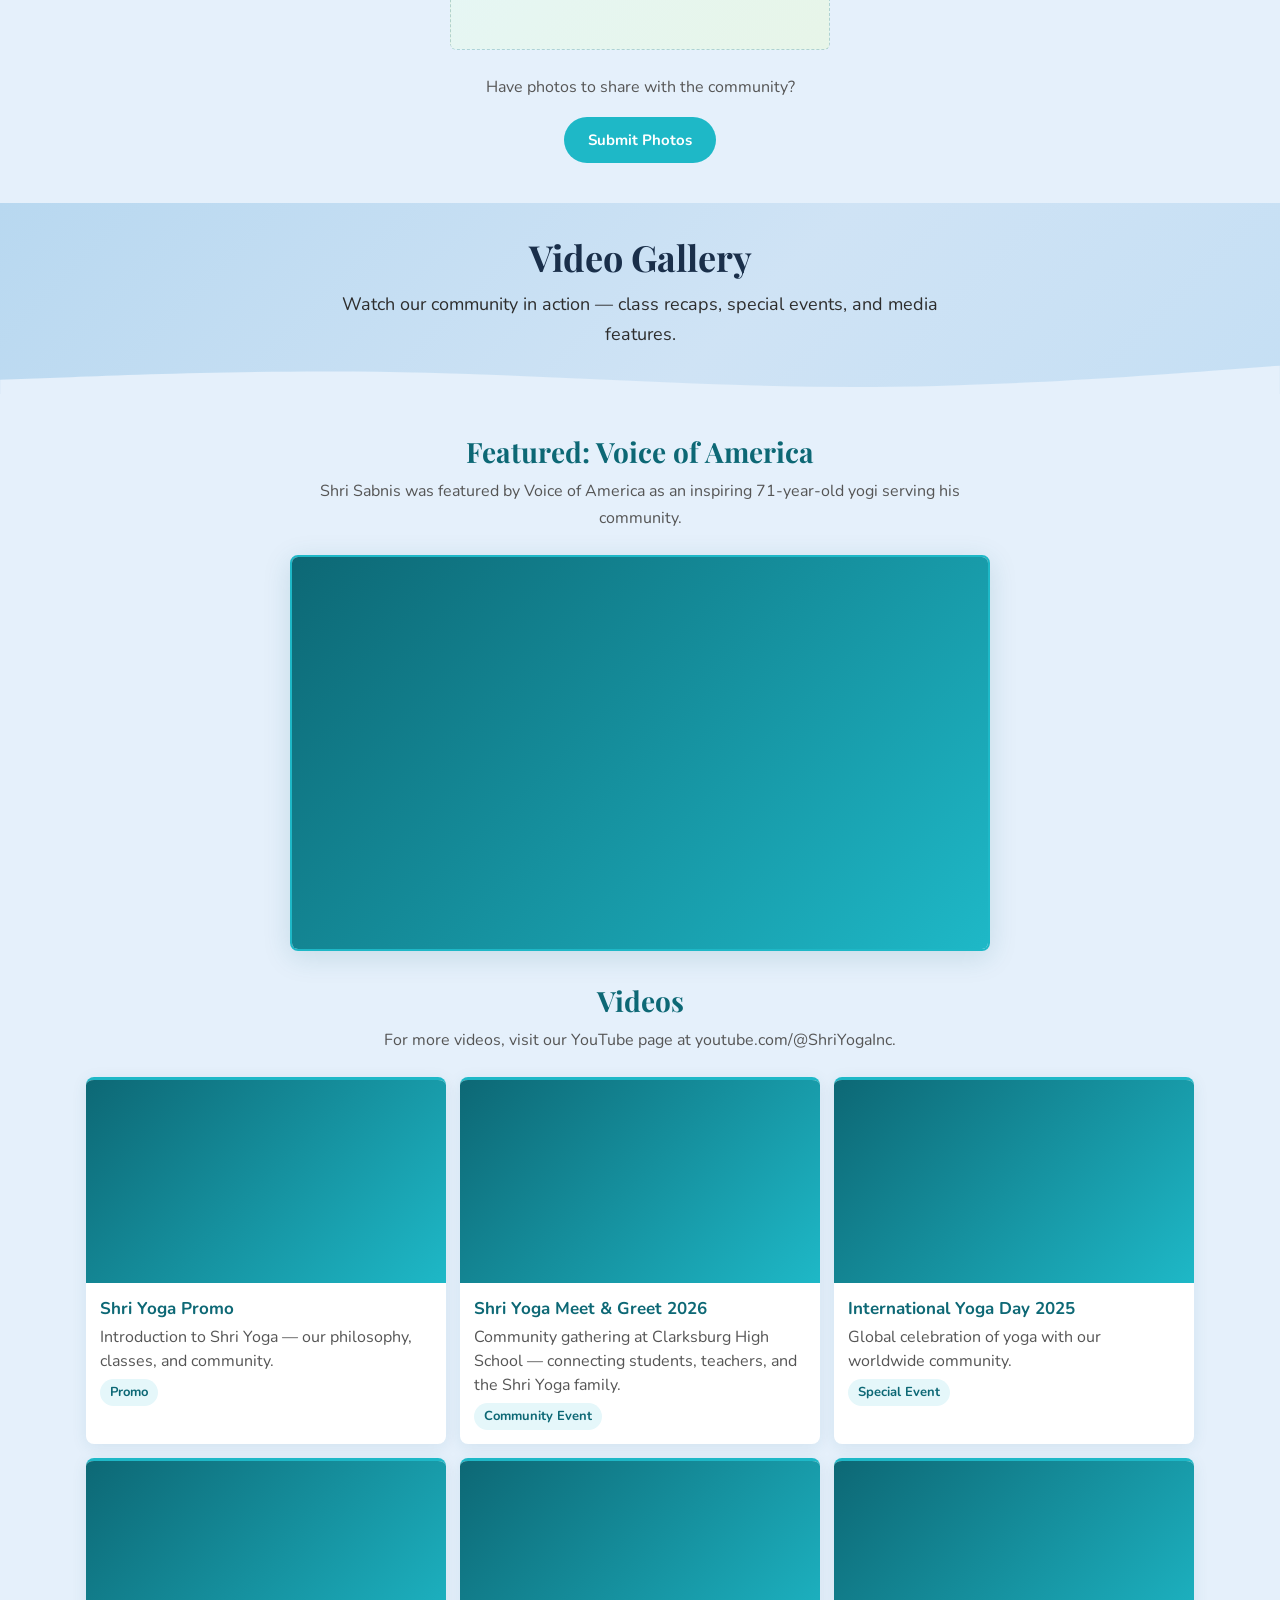
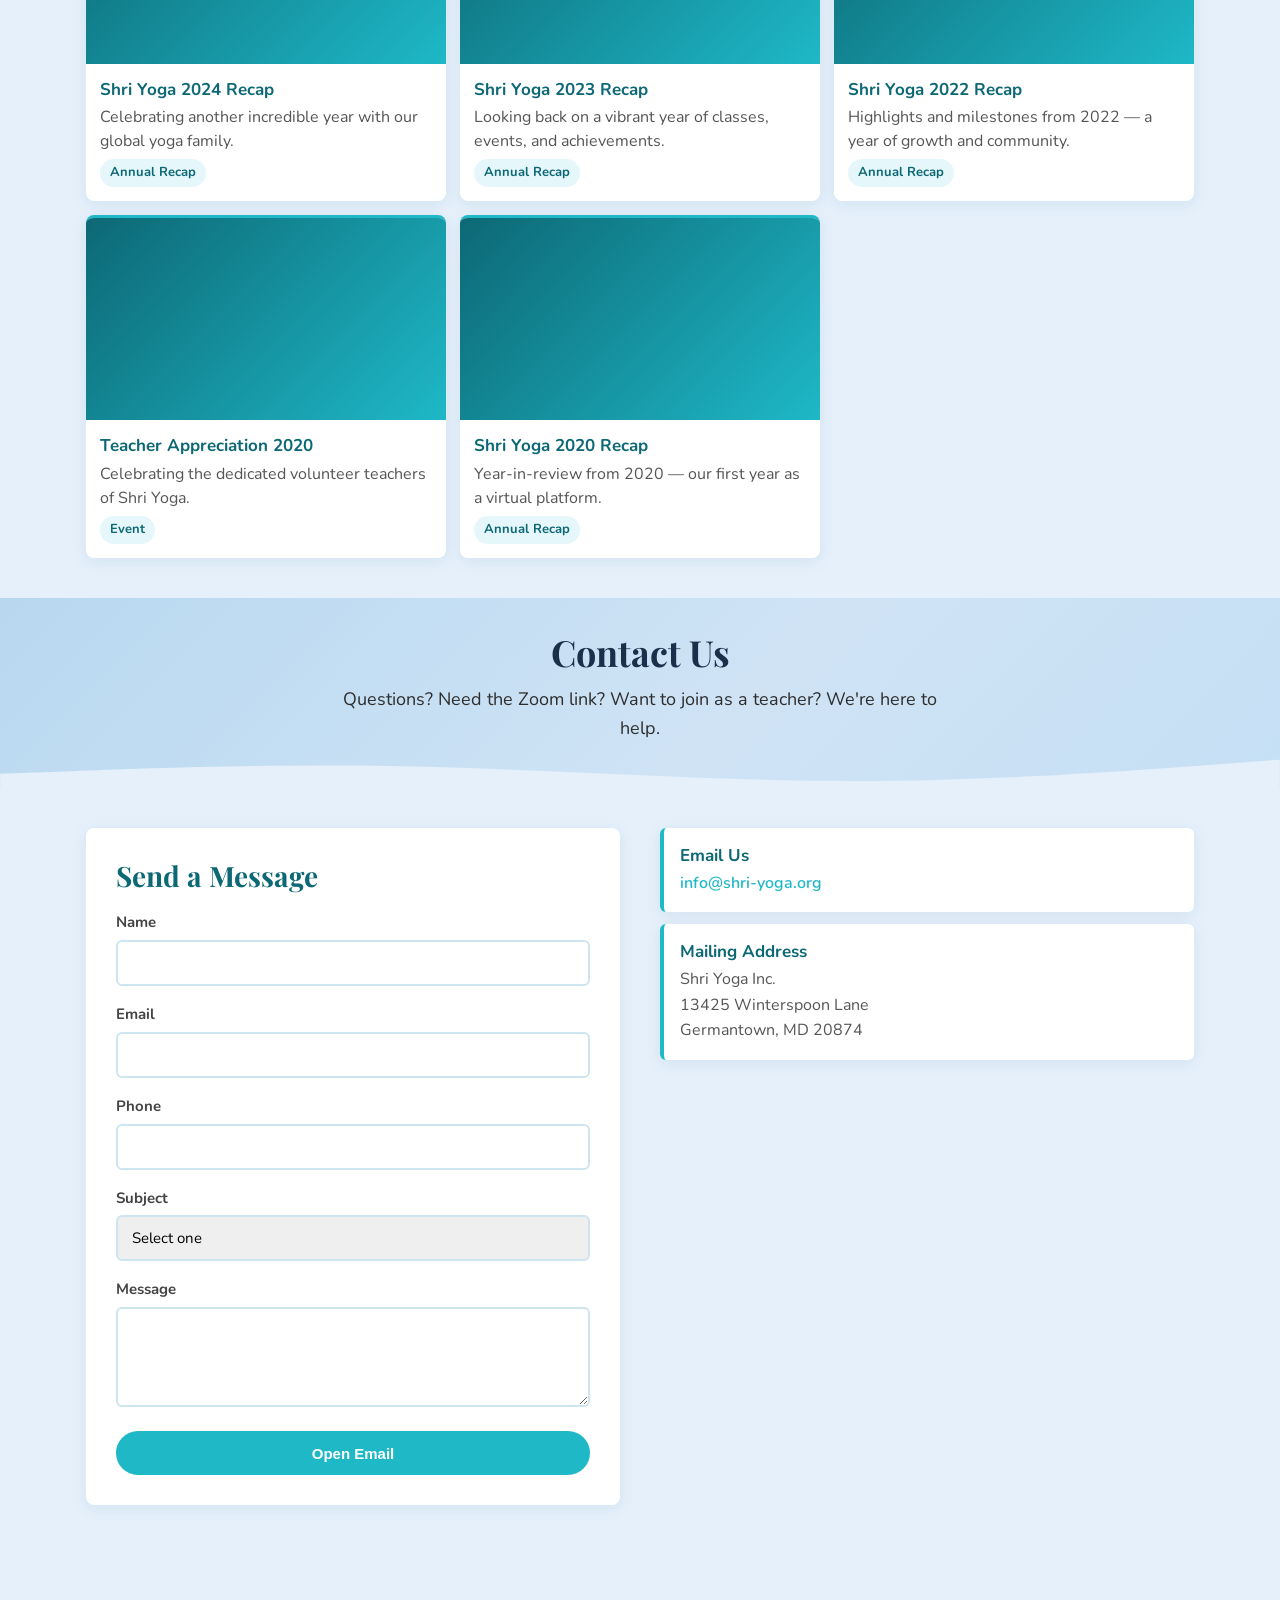
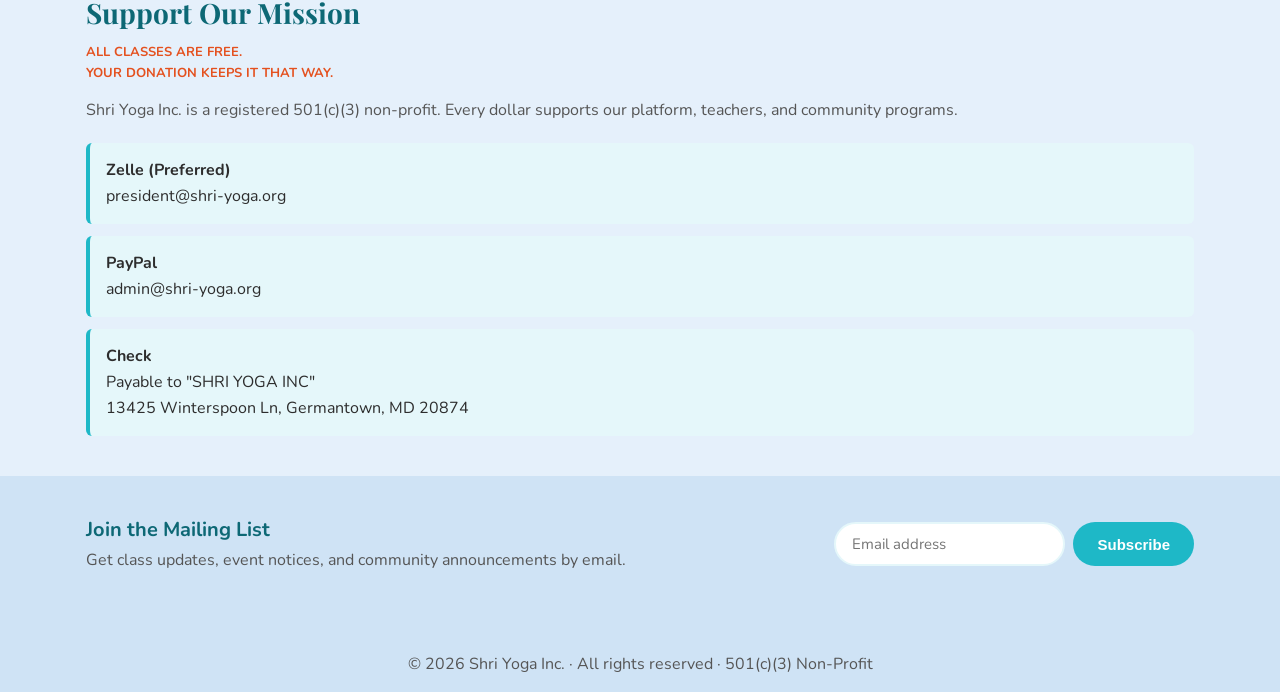
==== commit 6d4cdfc9: "teachers" ====
--- a/index.html
+++ b/index.html
@@ -54,7 +54,7 @@
   </div>
   <div class="hero-stats">
     <div class="stat"><span class="stat-num">70+</span><span class="stat-label">Classes/Week</span></div>
-    <div class="stat"><span class="stat-num">30+</span><span class="stat-label">Teachers</span></div>
+    <div class="stat"><span class="stat-num">40+</span><span class="stat-label">Teachers</span></div>
     <div class="stat"><span class="stat-num">1200+</span><span class="stat-label">Students</span></div>
     <div class="stat"><span class="stat-num">Free</span><span class="stat-label">All Classes</span></div>
   </div>
@@ -224,7 +224,7 @@
       <div class="event-full-card">
         <div class="event-full-layout">
           <div class="event-full-date"><div class="month">AUG</div><div class="day">6</div><div class="year">2026</div></div>
-          <div class="event-full-info"><h3>BMM Convention 2026</h3><p>The BMM Convention 2026 is scheduled to take place at the Seattle Convention Center | Arch from August 6th to August 9th, 2026. Shri Yoga will have a booth at the convention. We also plan to conduct yoga morning classes August 7th to 9th.</p><img src="media/images/ShriYogaBMM2026.jpeg" alt="BMM Convention 2026 flyer" style="width:100%;max-width:560px;margin:20px 0;border-radius:14px;display:block;">
+          <div class="event-full-info"><h3>BMM Convention 2026</h3><p>The BMM Convention 2026 is scheduled to take place at the Seattle Convention Center | Arch from August 6th to August 9th, 2026. Shri Yoga will have a booth at the convention. We also plan to conduct yoga morning classes August 7th to 9th.</p><a href="media/images/ShriYogaBMM2026.jpeg" target="_blank" rel="noopener noreferrer"><img src="media/images/ShriYogaBMM2026.jpeg" alt="BMM Convention 2026 flyer" style="width:100%;max-width:560px;margin:20px 0;border-radius:14px;display:block;"></a>
 <p class="event-detail">Seattle Convention Center | Arch, 705 Pike St, Seattle, WA 98101<br>August 6–9, 2026</p></div>
         </div>
         <div class="event-meta"><span class="meta-tag tag-location">Seattle, WA</span><span class="meta-tag tag-type">Convention</span></div>
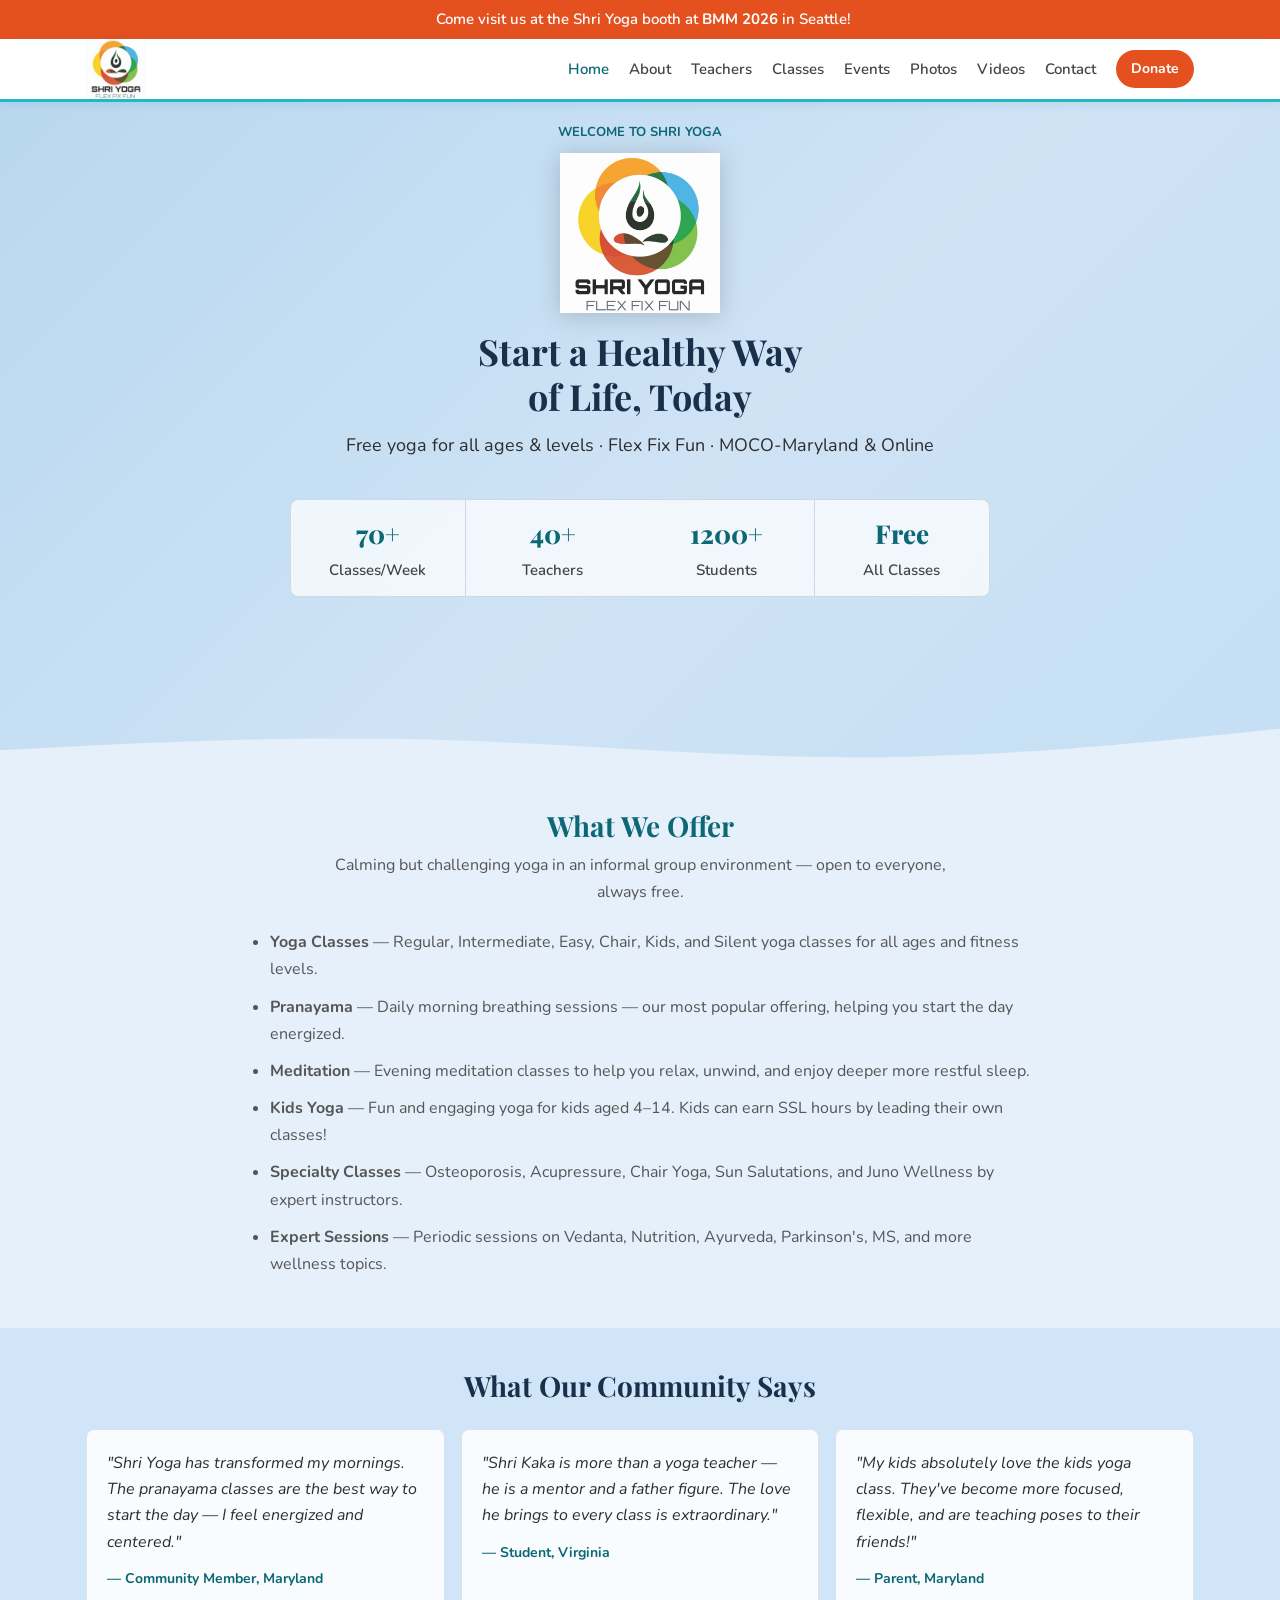
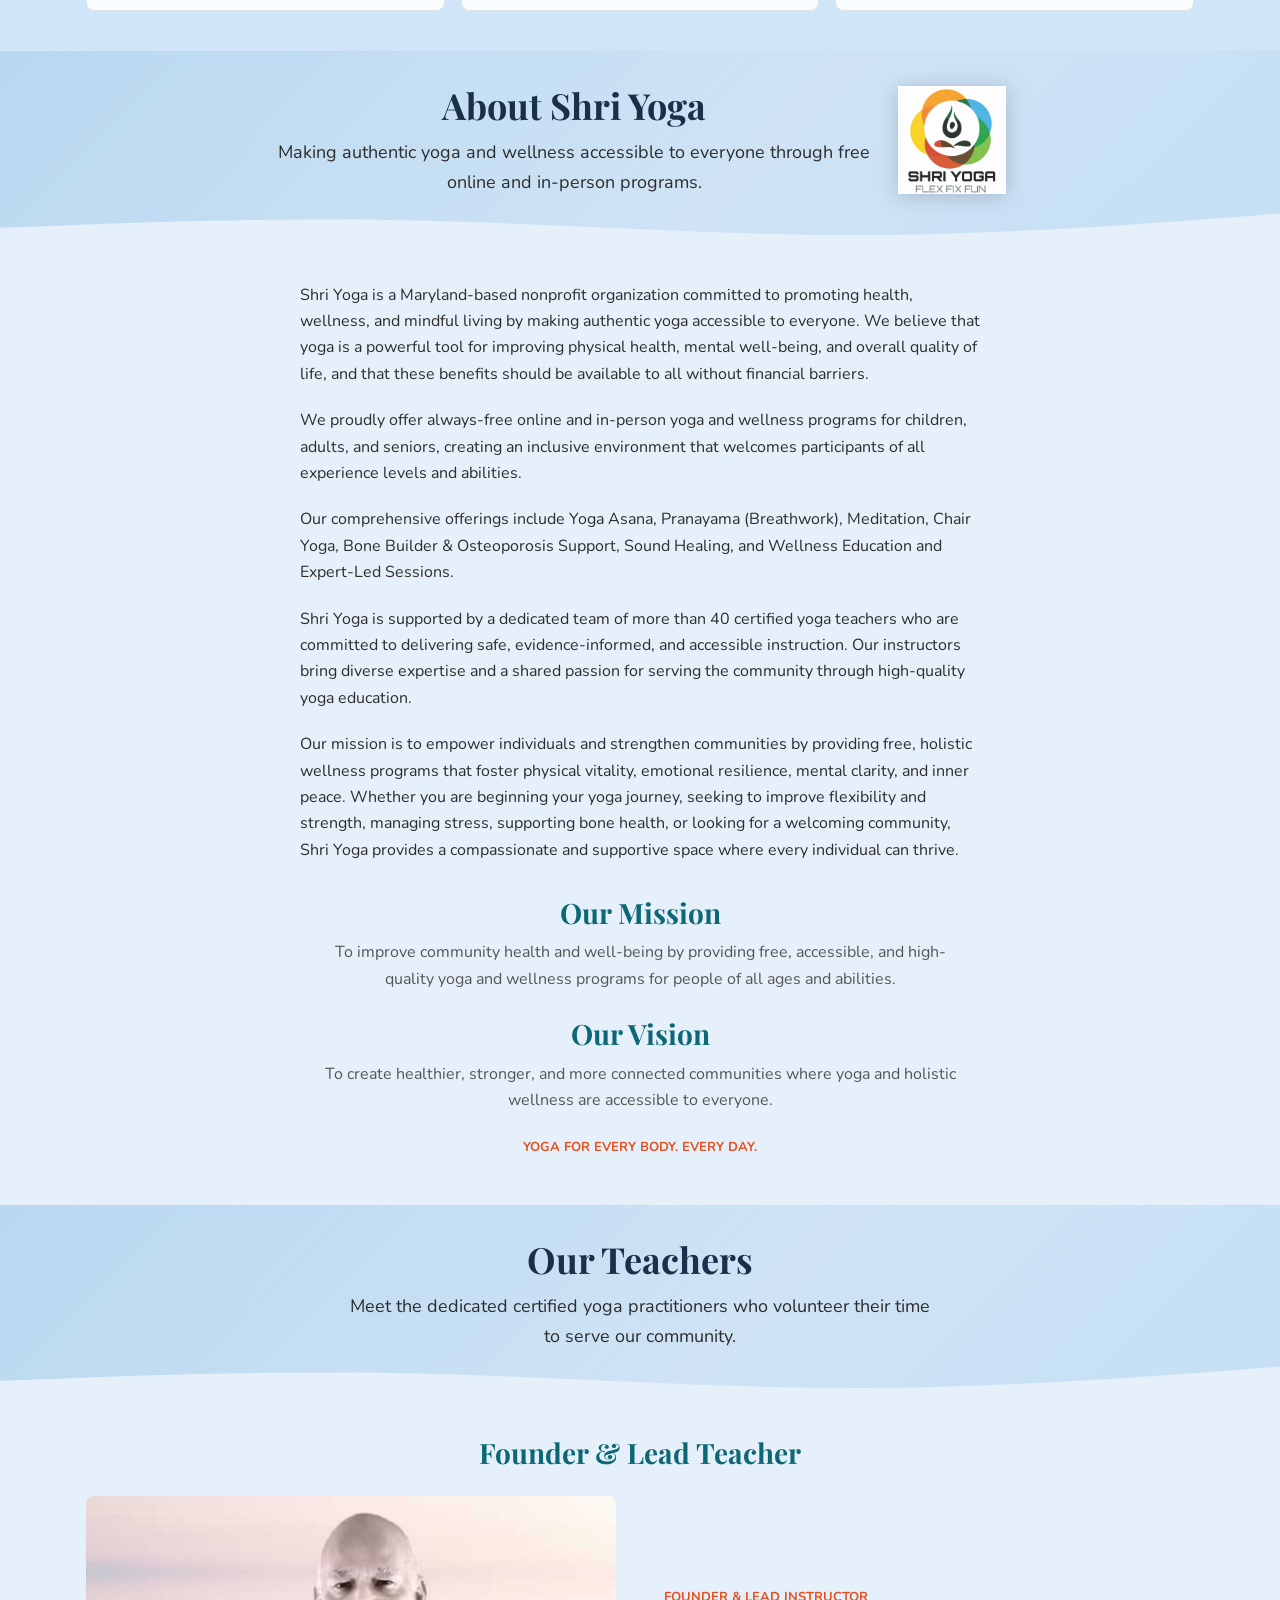
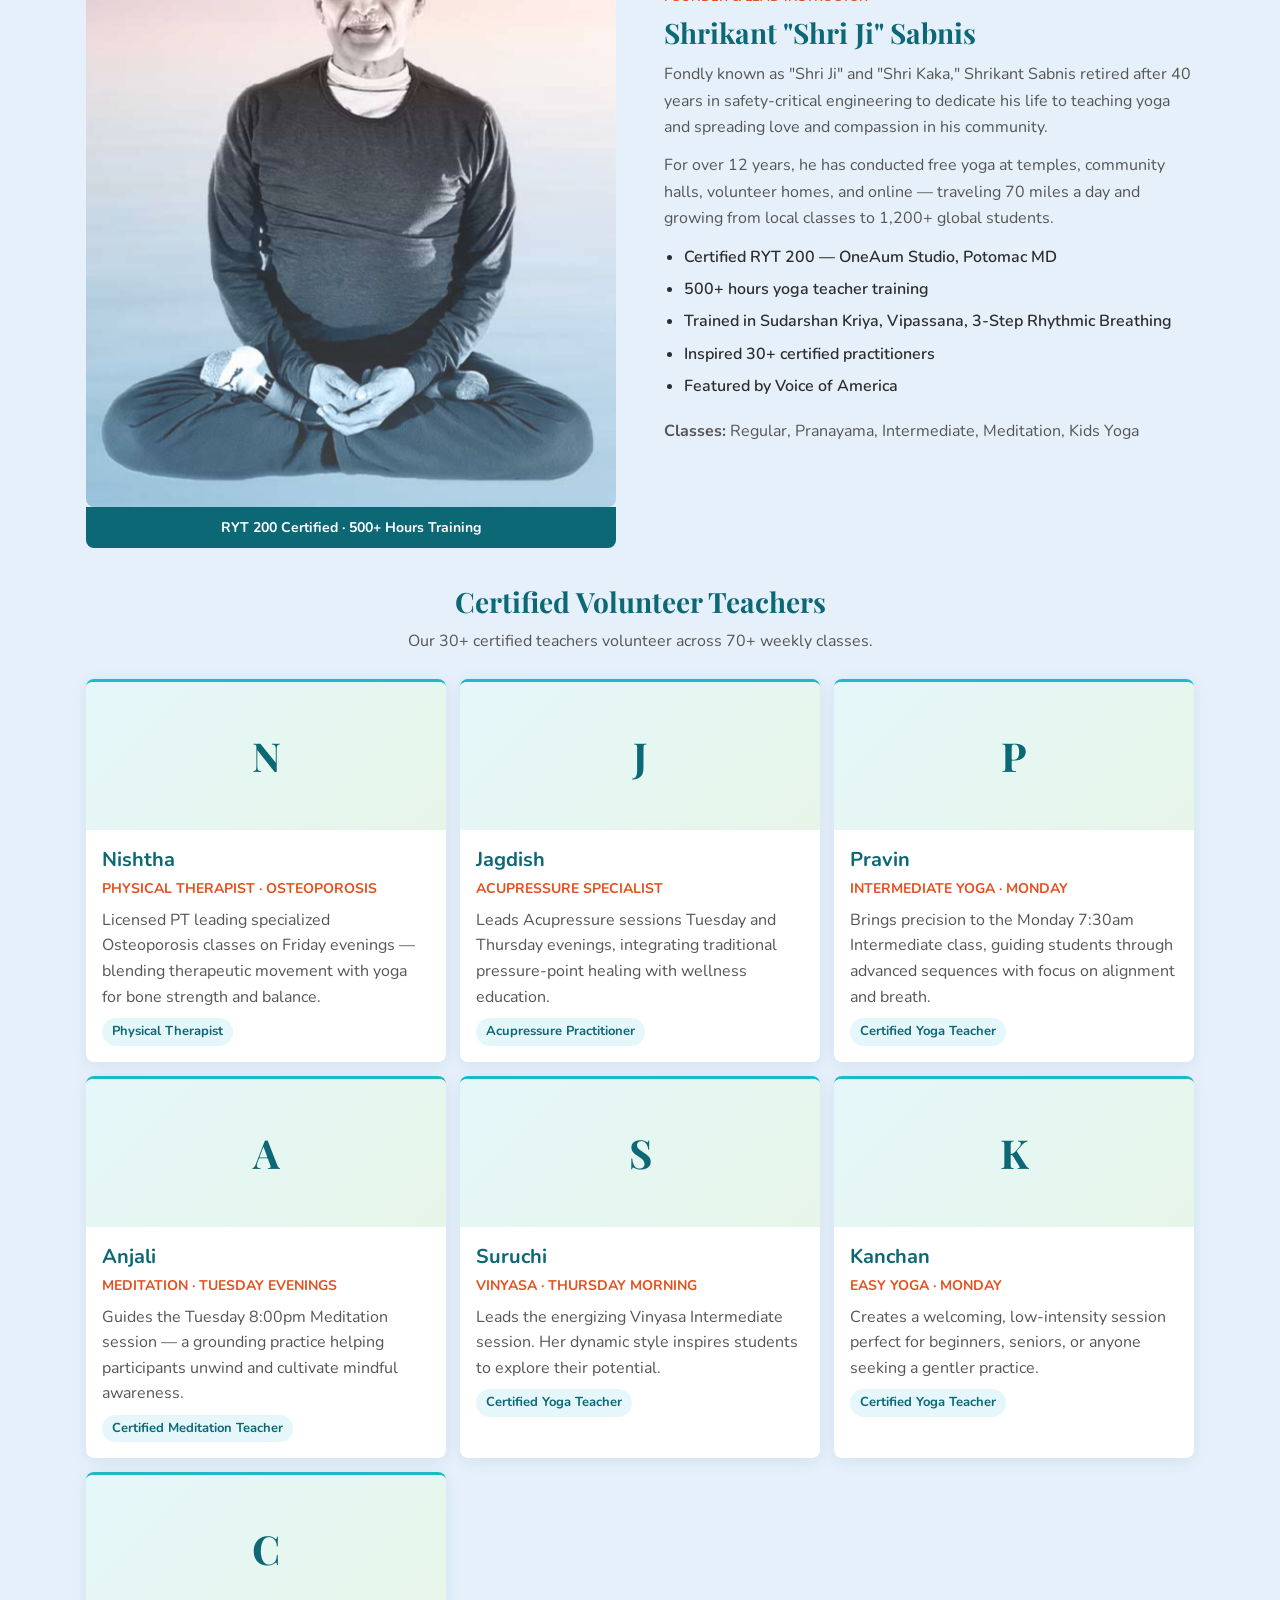
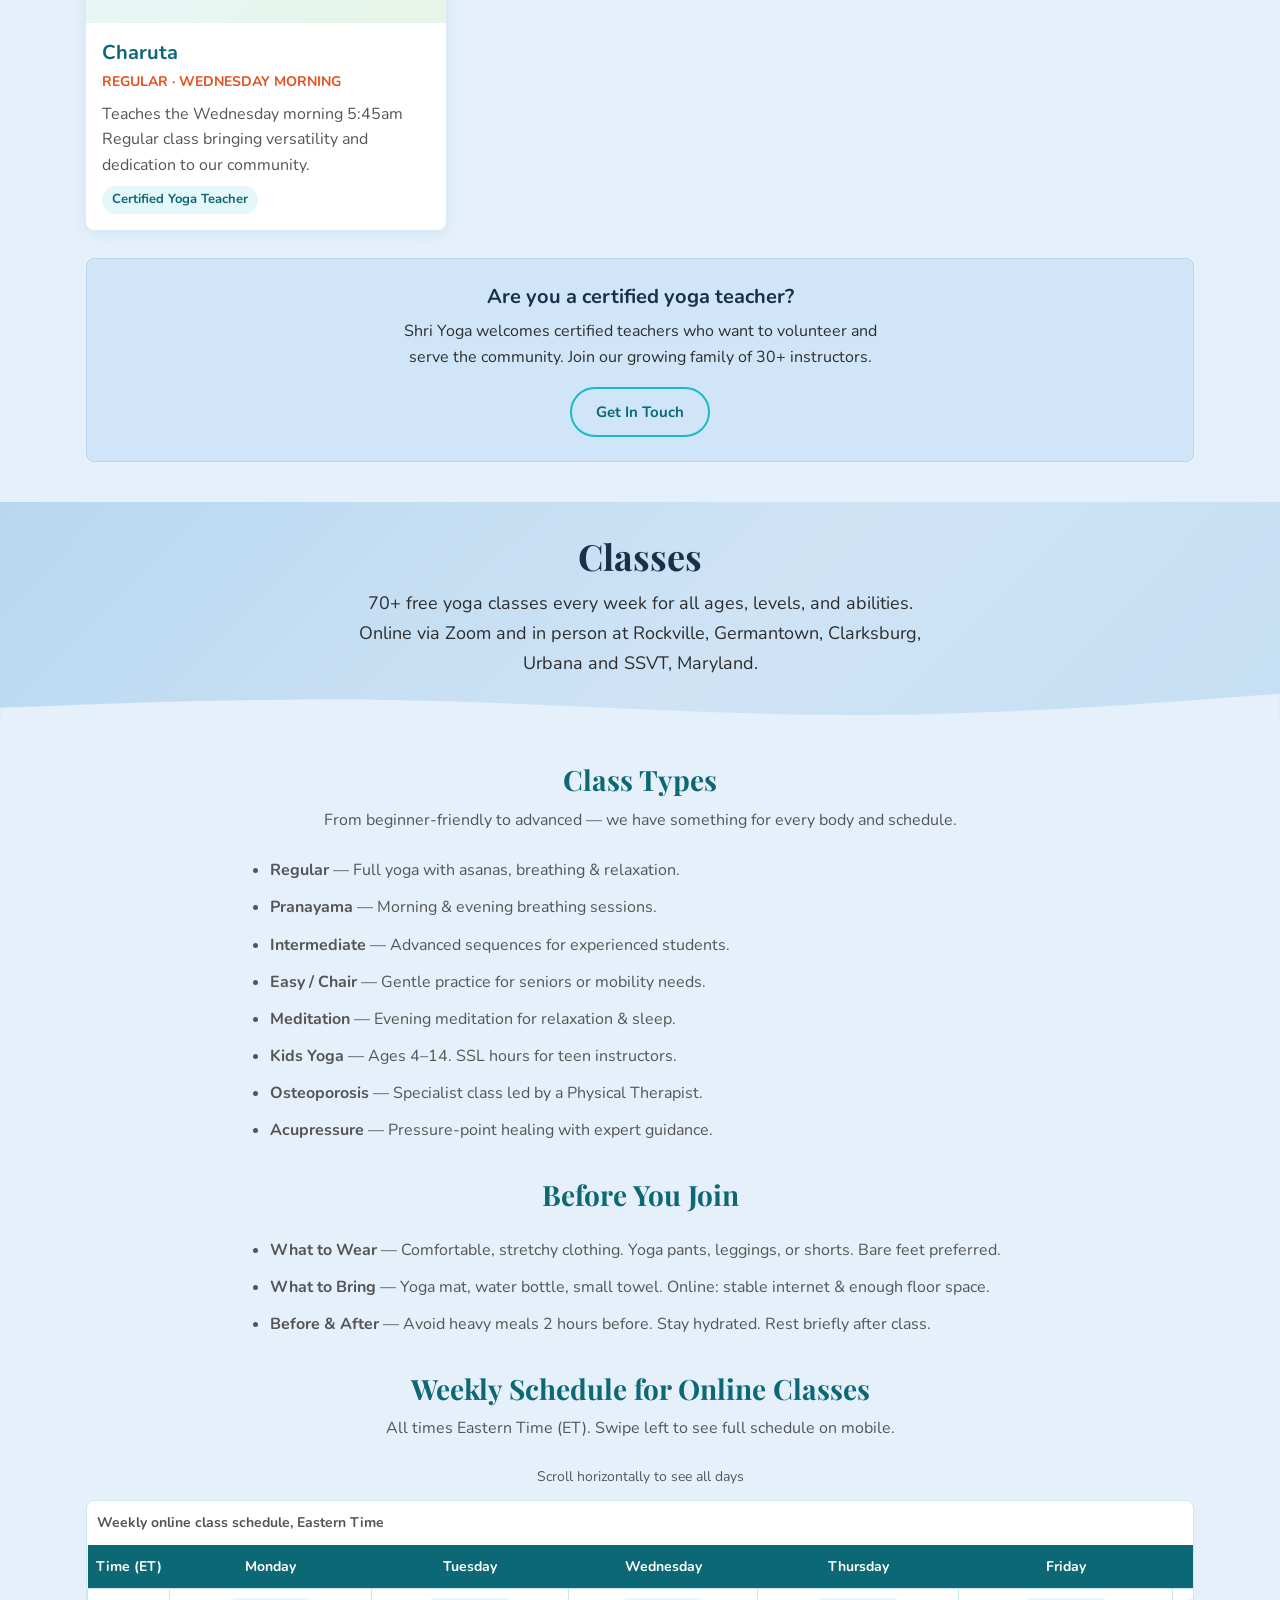
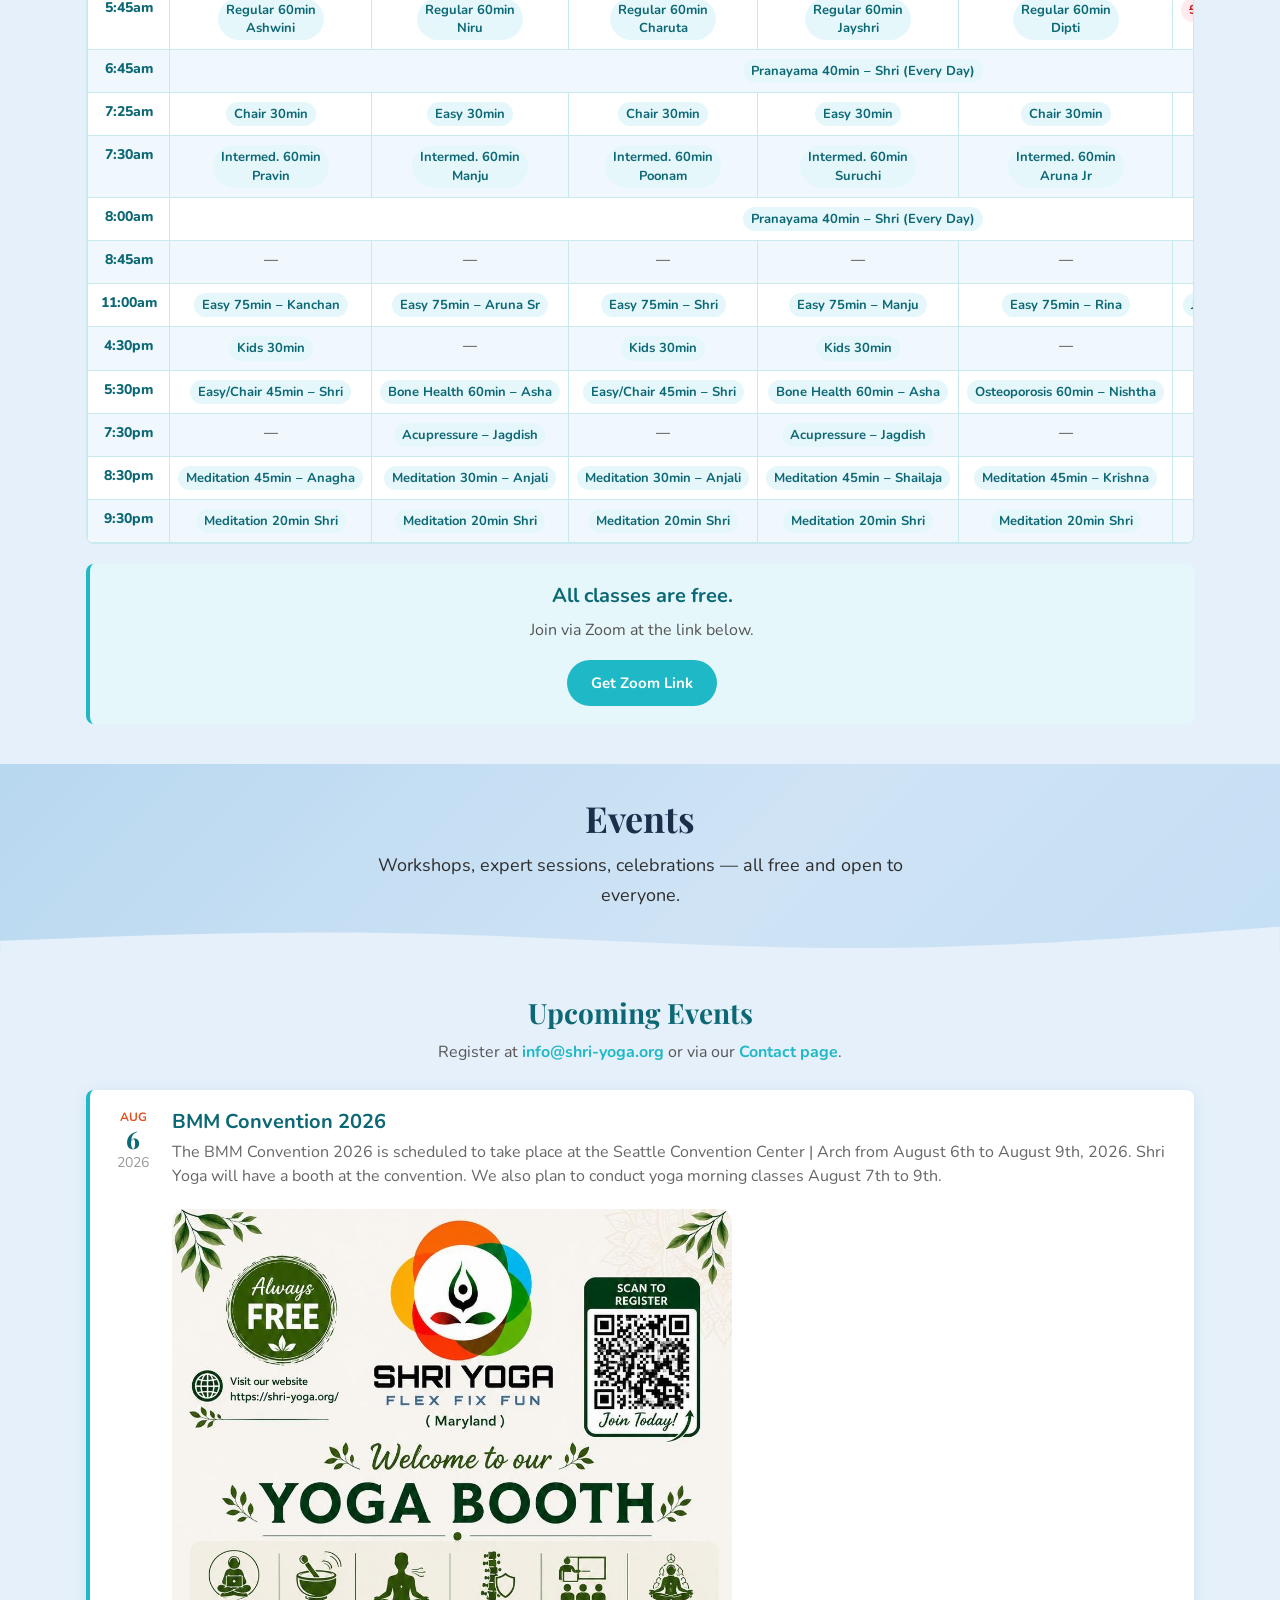
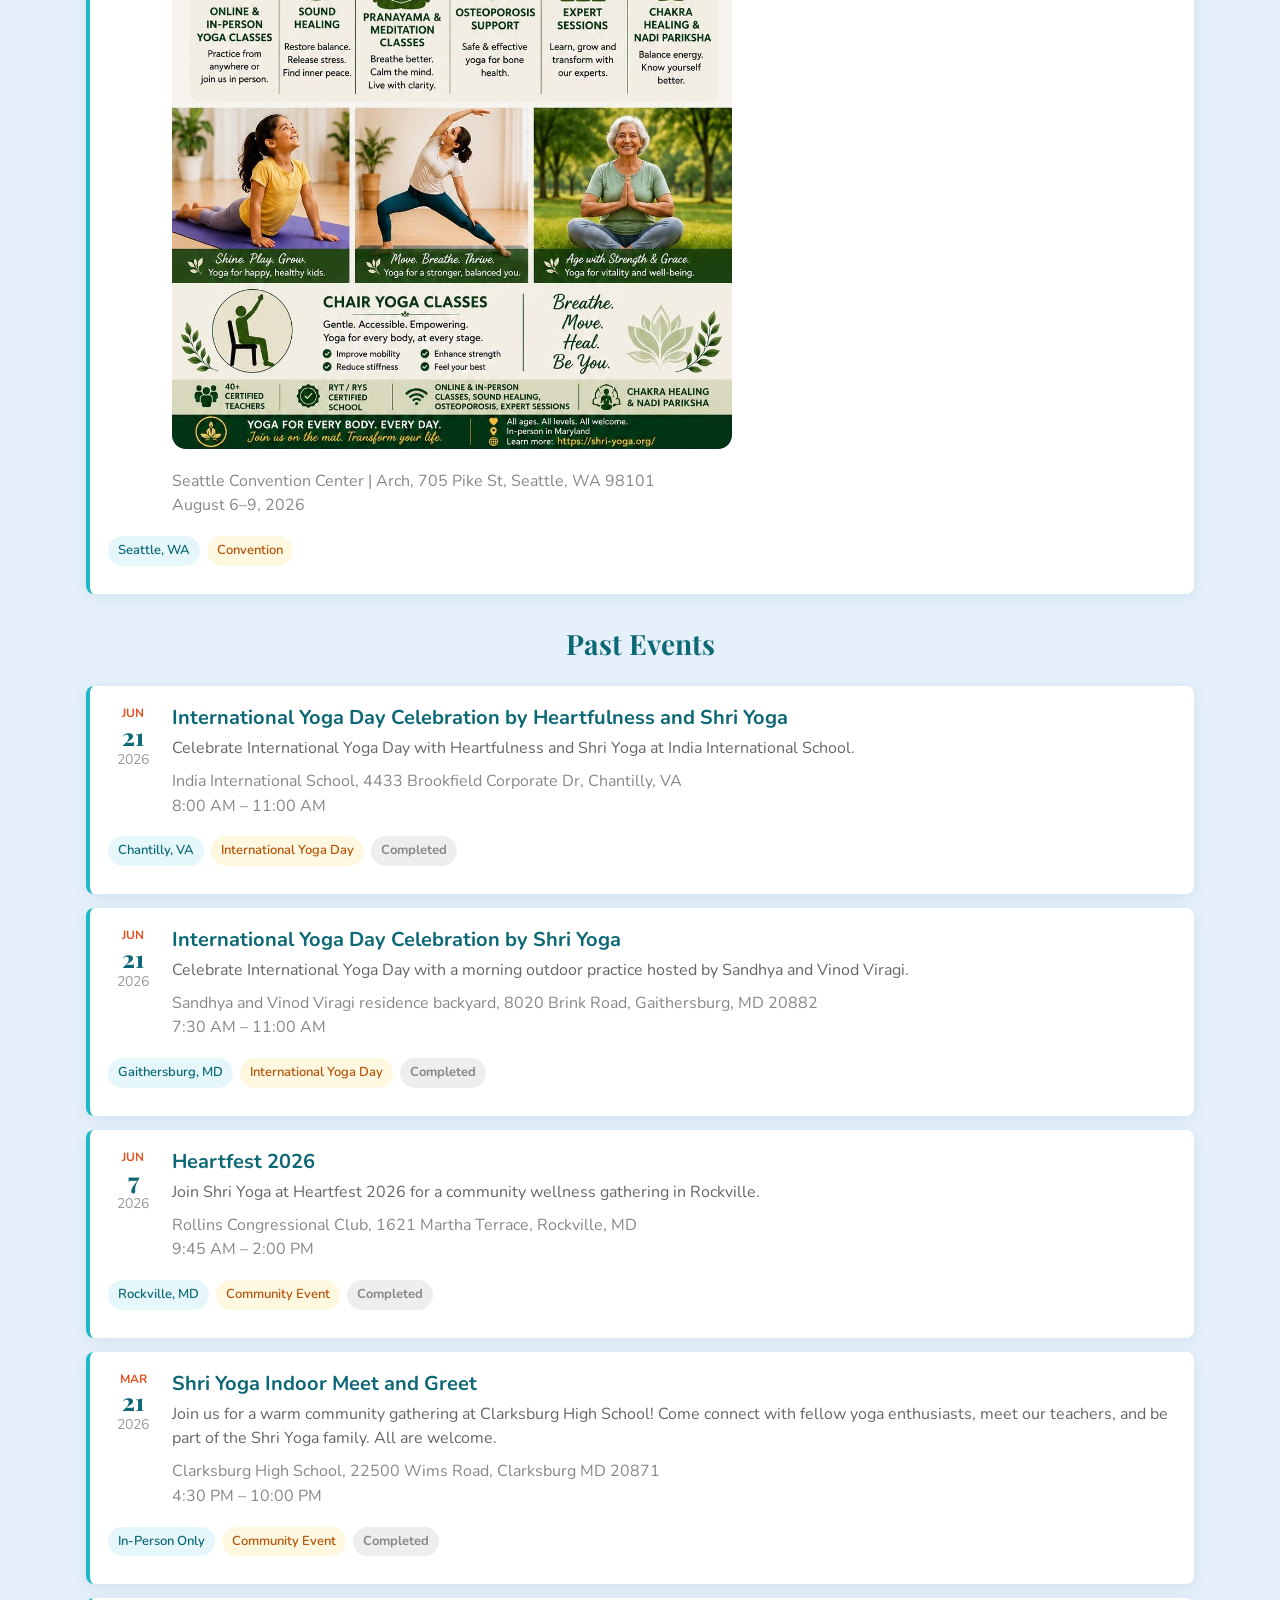
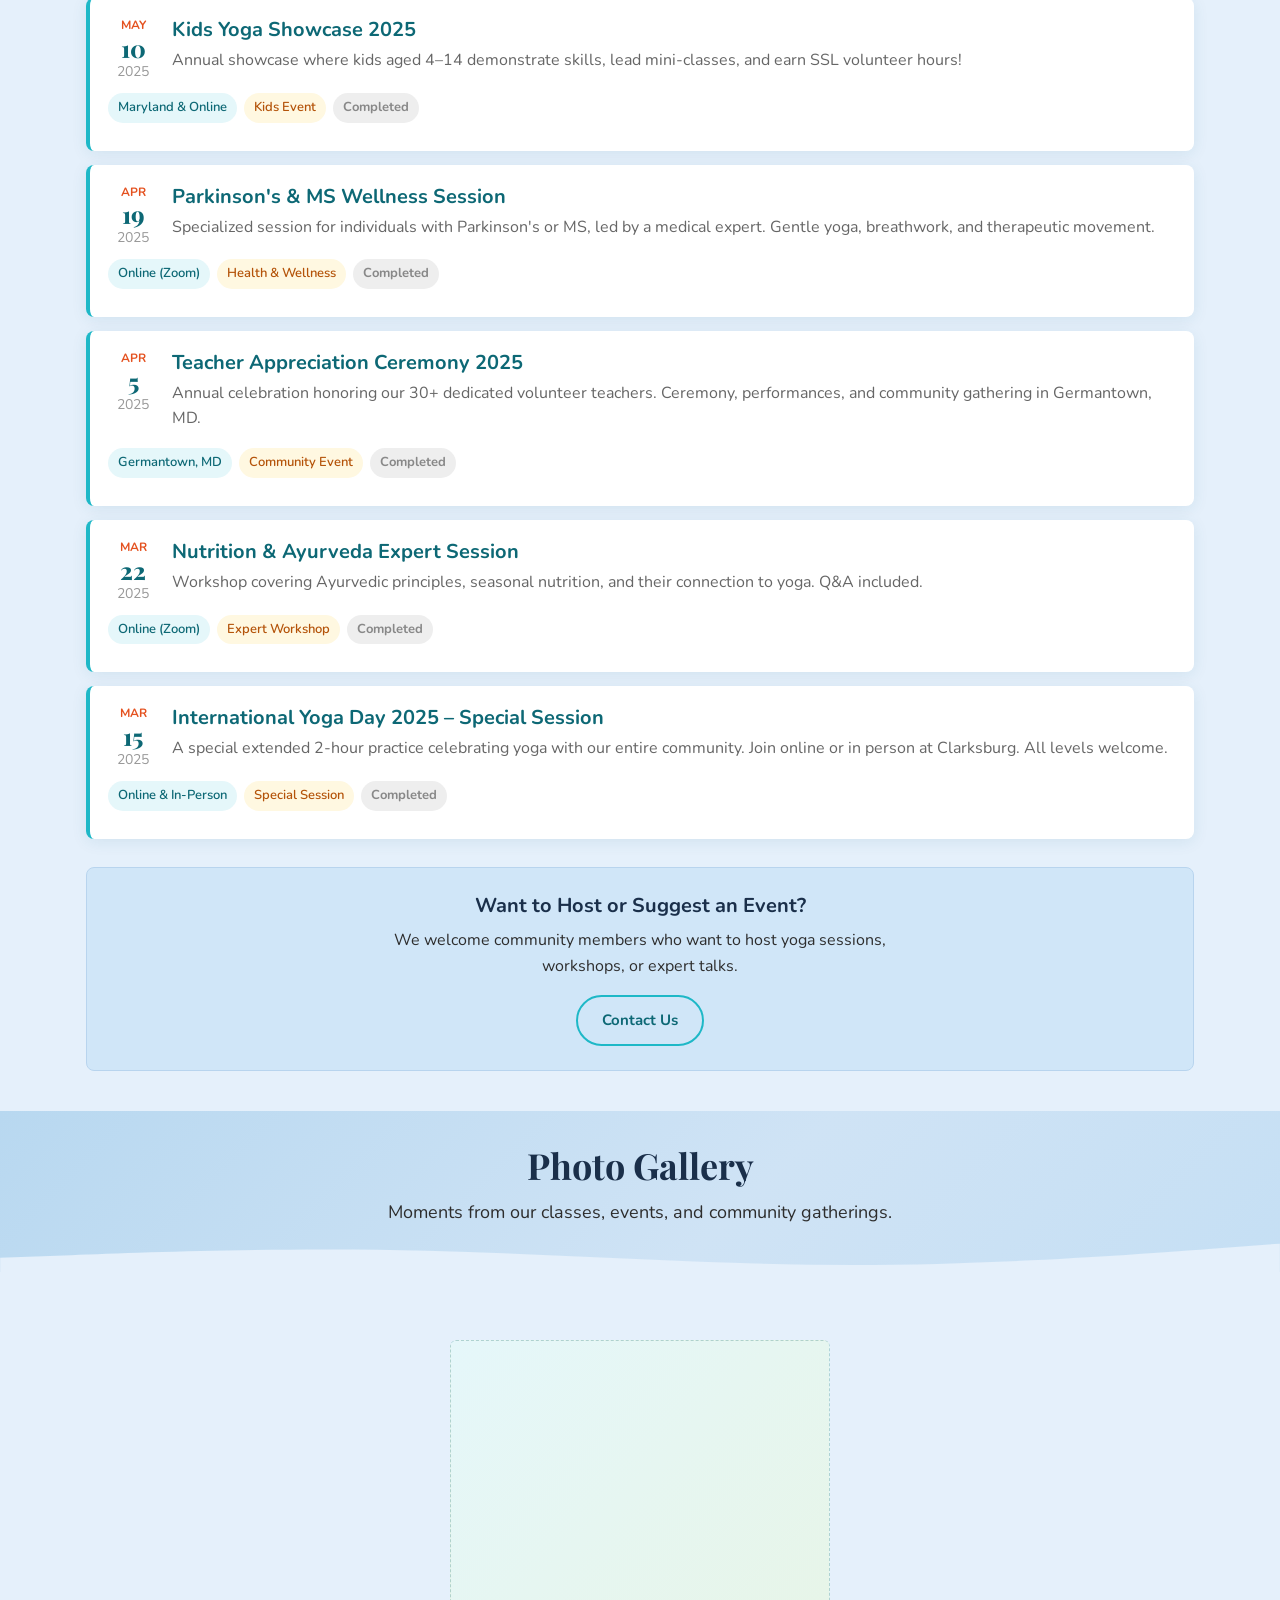
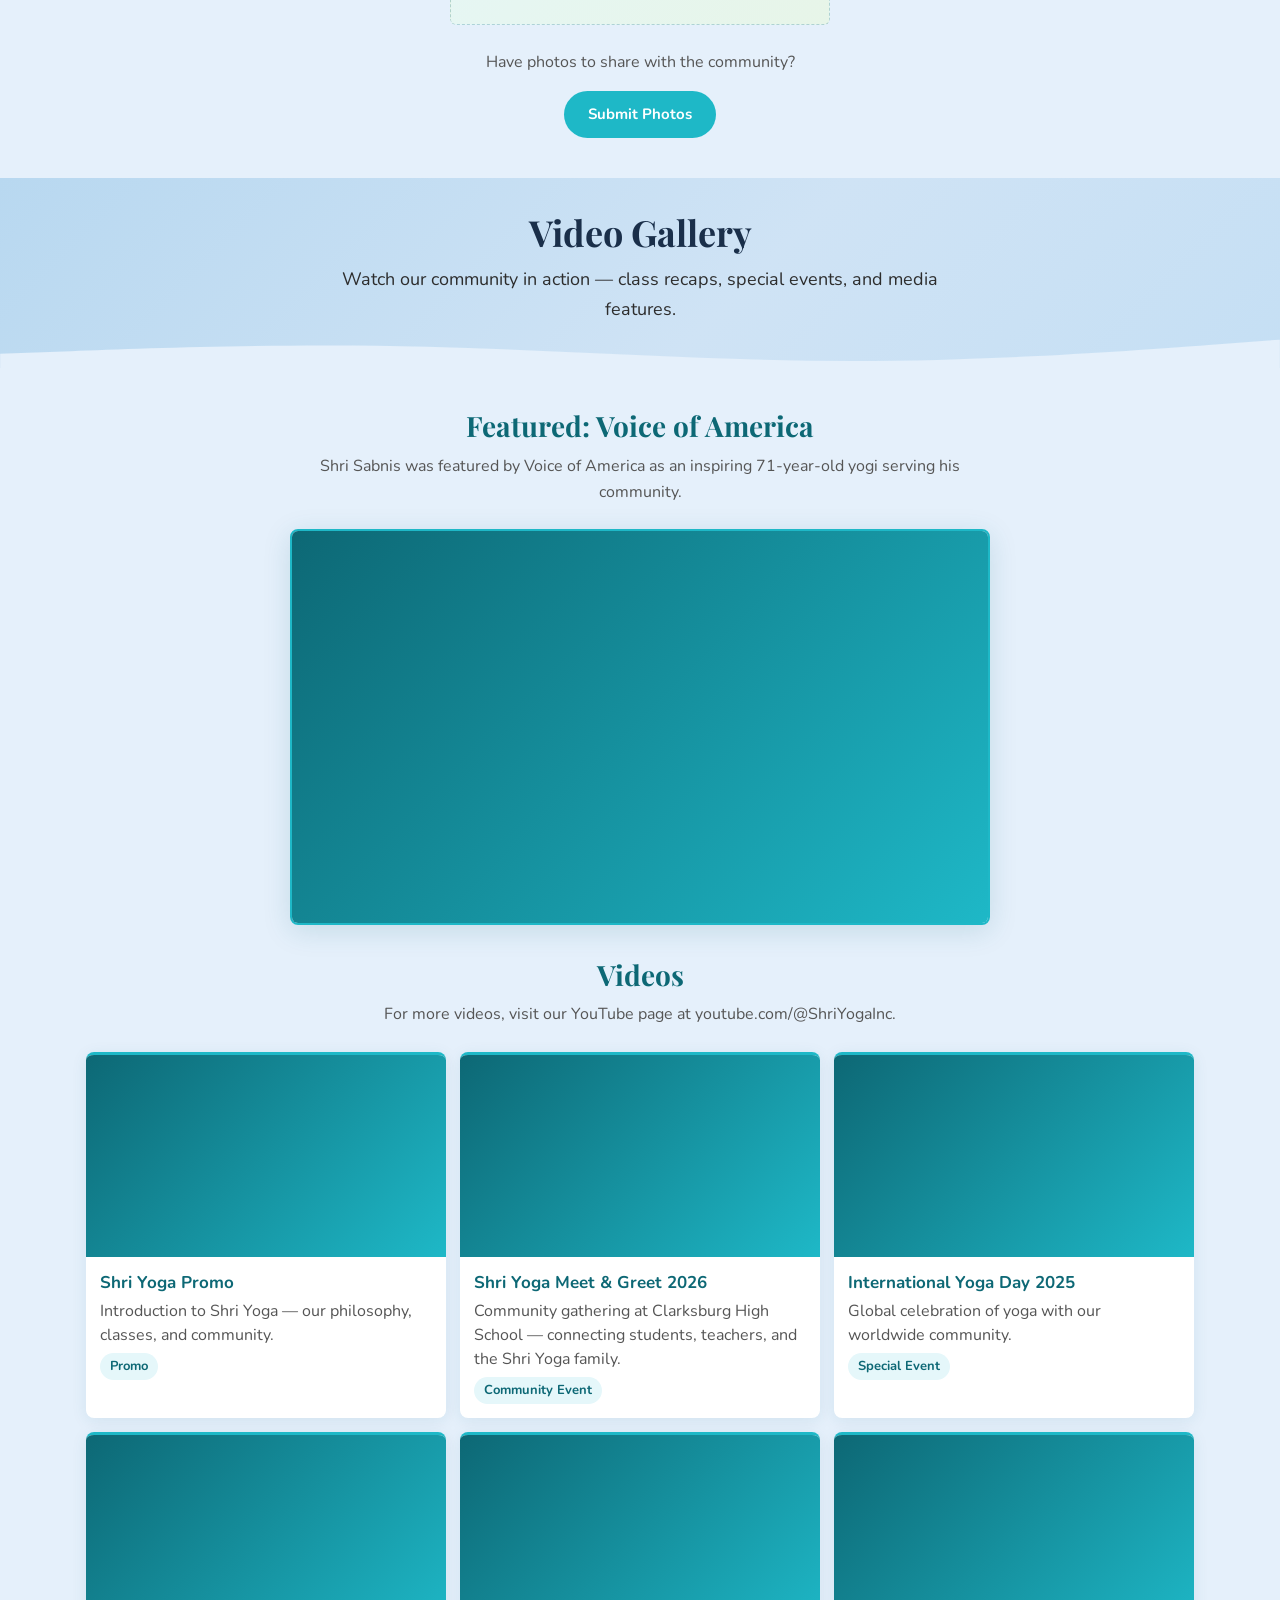
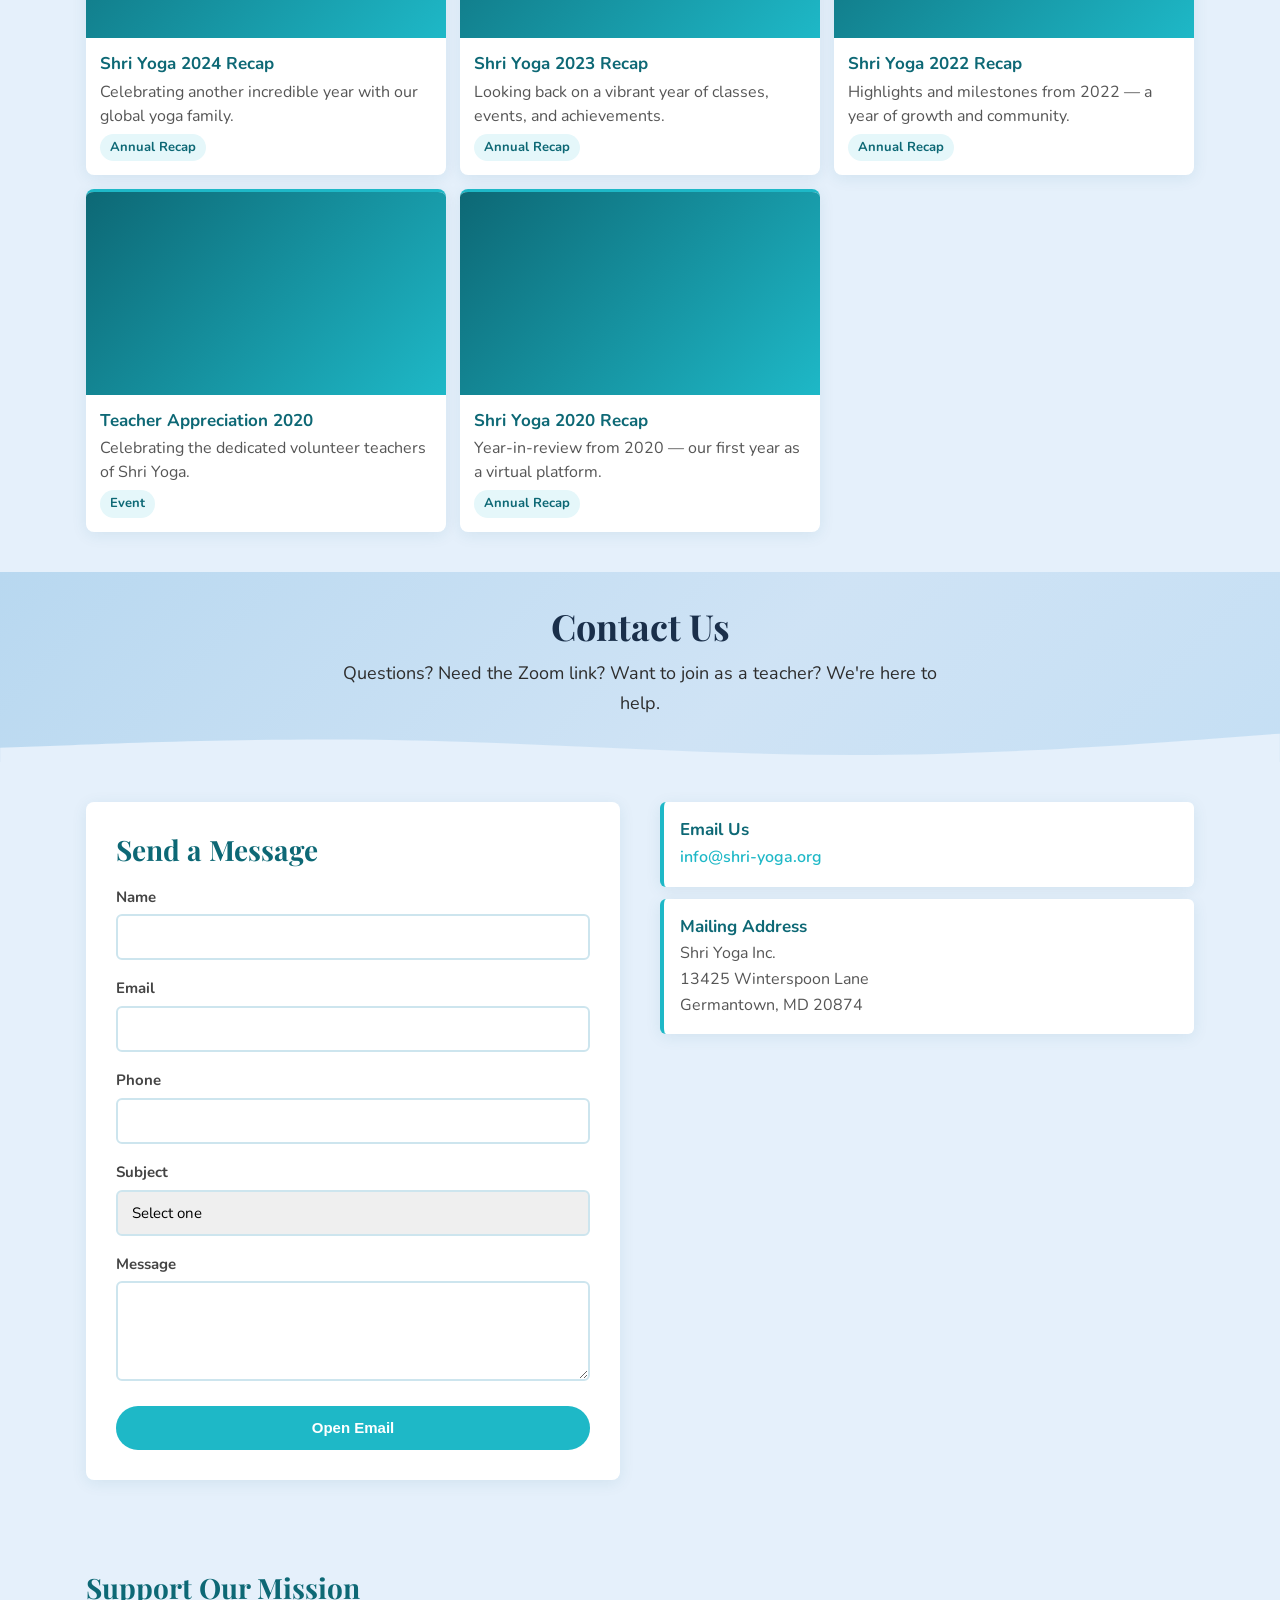
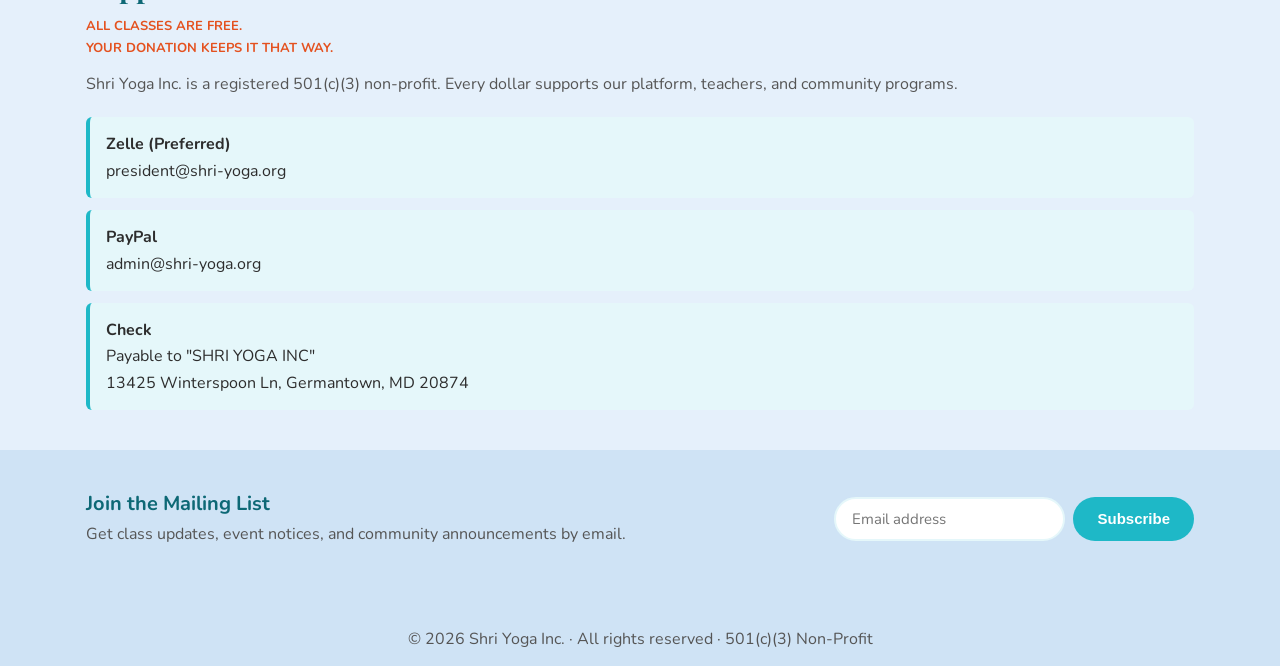
==== commit deef2e1d: "teachers" ====
--- a/index.html
+++ b/index.html
@@ -147,10 +147,9 @@
       <div class="teacher-card"><div class="teacher-photo" aria-hidden="true">J</div><div class="teacher-info"><h3>Jagdish</h3><div class="teacher-specialty">Acupressure Specialist</div><p>Leads Acupressure sessions Tuesday and Thursday evenings, integrating traditional pressure-point healing with wellness education.</p><span class="teacher-cert">Acupressure Practitioner</span></div></div>
       <div class="teacher-card"><div class="teacher-photo" aria-hidden="true">P</div><div class="teacher-info"><h3>Pravin</h3><div class="teacher-specialty">Intermediate Yoga · Monday</div><p>Brings precision to the Monday 7:30am Intermediate class, guiding students through advanced sequences with focus on alignment and breath.</p><span class="teacher-cert">Certified Yoga Teacher</span></div></div>
       <div class="teacher-card"><div class="teacher-photo" aria-hidden="true">A</div><div class="teacher-info"><h3>Anjali</h3><div class="teacher-specialty">Meditation · Tuesday Evenings</div><p>Guides the Tuesday 8:00pm Meditation session — a grounding practice helping participants unwind and cultivate mindful awareness.</p><span class="teacher-cert">Certified Meditation Teacher</span></div></div>
-      <div class="teacher-card"><div class="teacher-photo" aria-hidden="true">S</div><div class="teacher-info"><h3>Suruchi</h3><div class="teacher-specialty">Sun Salutations · Sunday</div><p>Leads the energizing Sunday 8:30am Sun Salutations and Intermediate session. Her dynamic style inspires students to explore their potential.</p><span class="teacher-cert">Certified Yoga Teacher</span></div></div>
-      <div class="teacher-card"><div class="teacher-photo" aria-hidden="true">K</div><div class="teacher-info"><h3>Kanchan</h3><div class="teacher-specialty">Easy Yoga · Monday</div><p>Creates a welcoming, low-intensity Monday 11am session perfect for beginners, seniors, or anyone seeking a gentler practice.</p><span class="teacher-cert">Certified Yoga Teacher</span></div></div>
-      <div class="teacher-card"><div class="teacher-photo" aria-hidden="true">D</div><div class="teacher-info"><h3>Divya</h3><div class="teacher-specialty">Regular Yoga · Wednesday Eve</div><p>Teaches Wednesday 7pm Regular-75min class, combining traditional postures with breathwork for a comprehensive evening session.</p><span class="teacher-cert">Certified Yoga Teacher</span></div></div>
-      <div class="teacher-card"><div class="teacher-photo" aria-hidden="true">C</div><div class="teacher-info"><h3>Charuta</h3><div class="teacher-specialty">Regular &amp; Meditation</div><p>Teaches the Wednesday morning Regular class AND the Wednesday 8:30pm Meditation — bringing versatility and dedication to our community.</p><span class="teacher-cert">Certified Yoga Teacher</span></div></div>
+      <div class="teacher-card"><div class="teacher-photo" aria-hidden="true">S</div><div class="teacher-info"><h3>Suruchi</h3><div class="teacher-specialty">Vinyasa · Thursday Morning</div><p>Leads the energizing Vinyasa Intermediate session. Her dynamic style inspires students to explore their potential.</p><span class="teacher-cert">Certified Yoga Teacher</span></div></div>
+      <div class="teacher-card"><div class="teacher-photo" aria-hidden="true">K</div><div class="teacher-info"><h3>Kanchan</h3><div class="teacher-specialty">Easy Yoga · Monday</div><p>Creates a welcoming, low-intensity session perfect for beginners, seniors, or anyone seeking a gentler practice.</p><span class="teacher-cert">Certified Yoga Teacher</span></div></div>
+      <div class="teacher-card"><div class="teacher-photo" aria-hidden="true">C</div><div class="teacher-info"><h3>Charuta</h3><div class="teacher-specialty">Regular · Wednesday Morning </div><p>Teaches the Wednesday morning 5:45am Regular class bringing versatility and dedication to our community.</p><span class="teacher-cert">Certified Yoga Teacher</span></div></div>
     </div>
     <div class="cta-box">
       <h3>Are you a certified yoga teacher?</h3>
